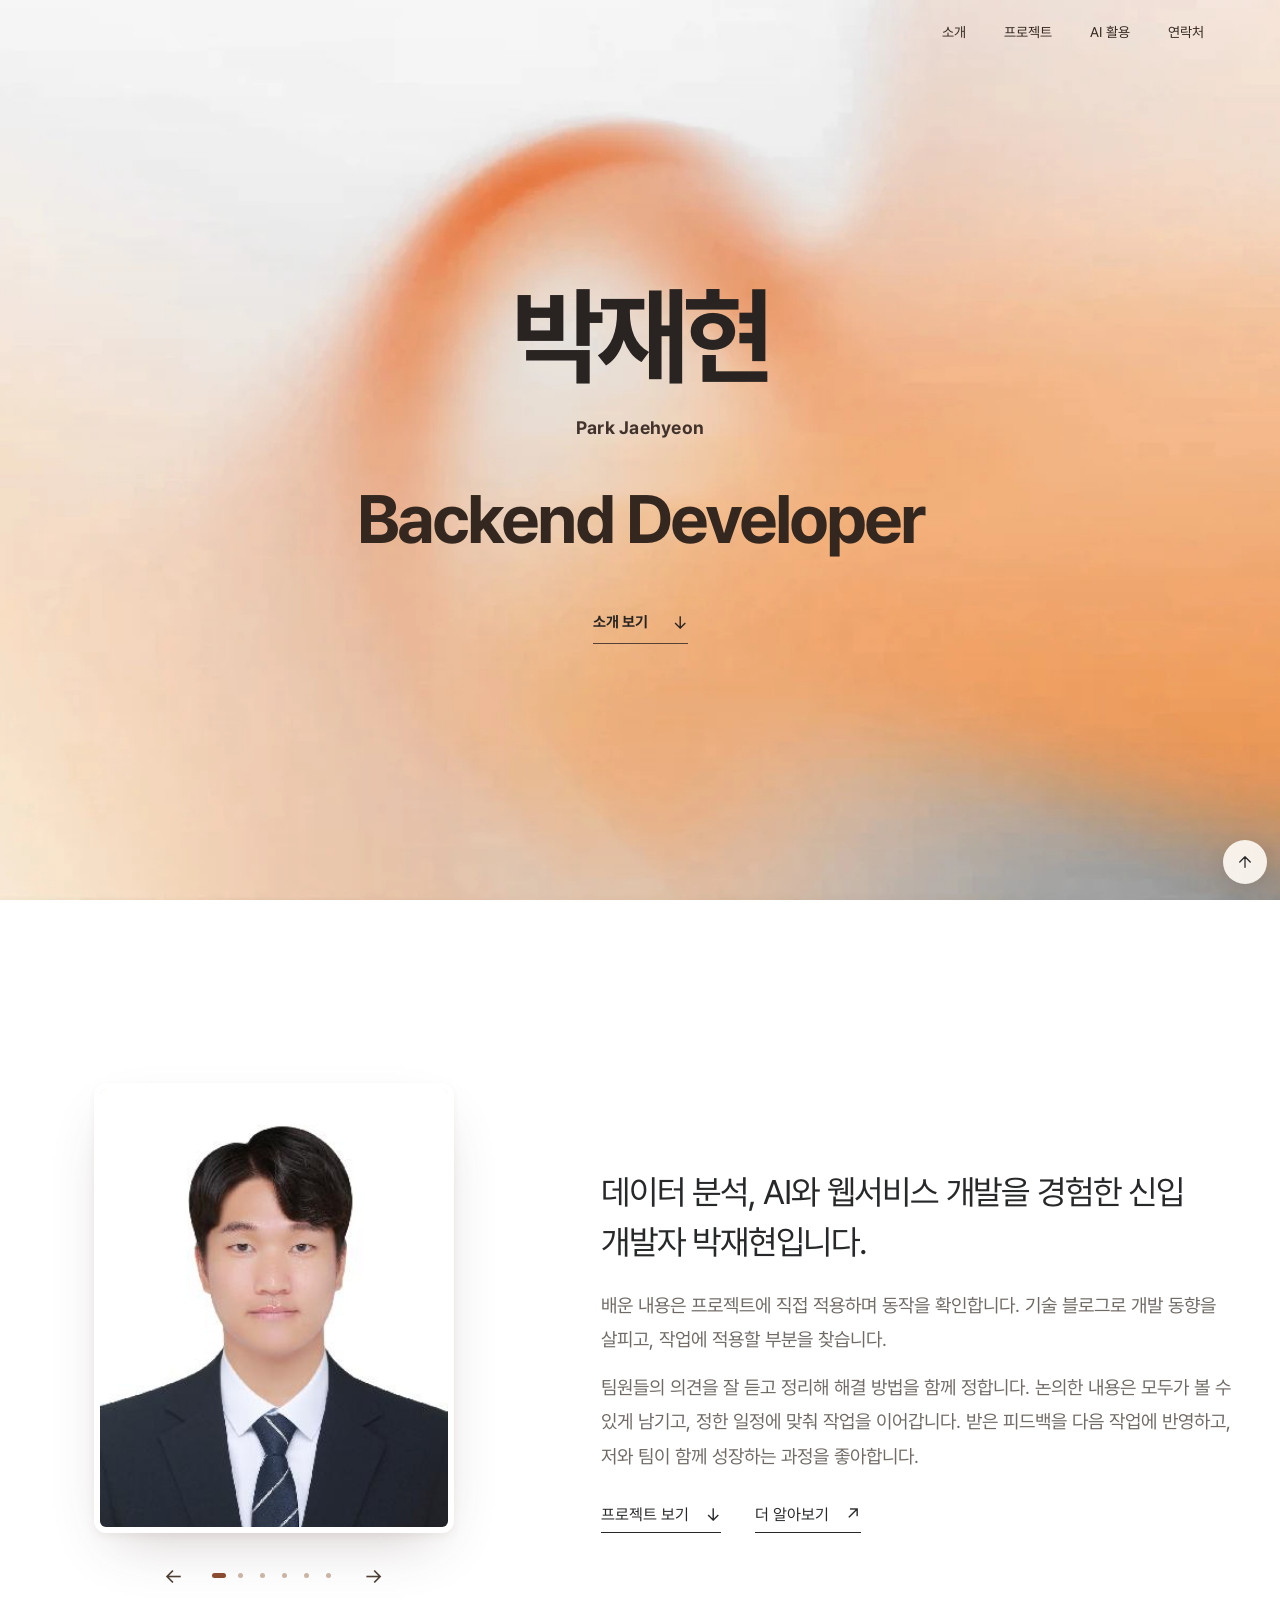
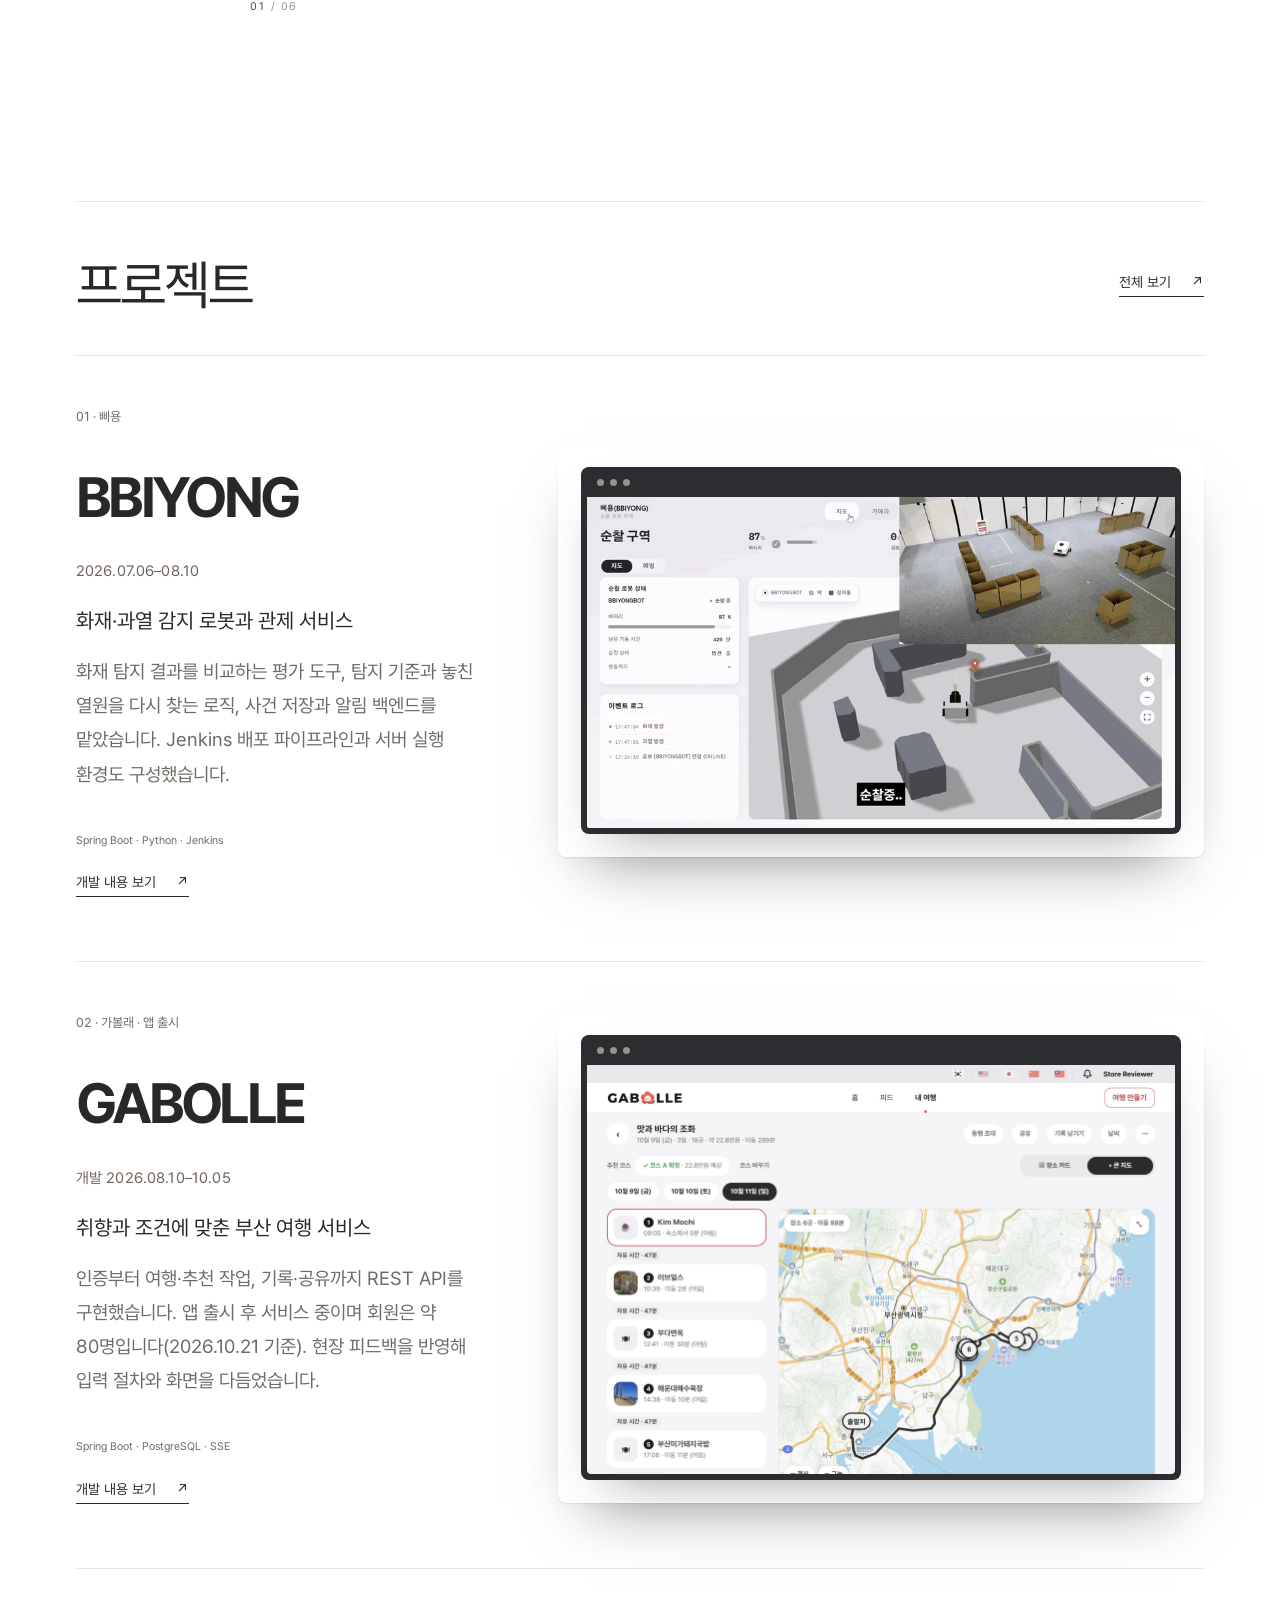
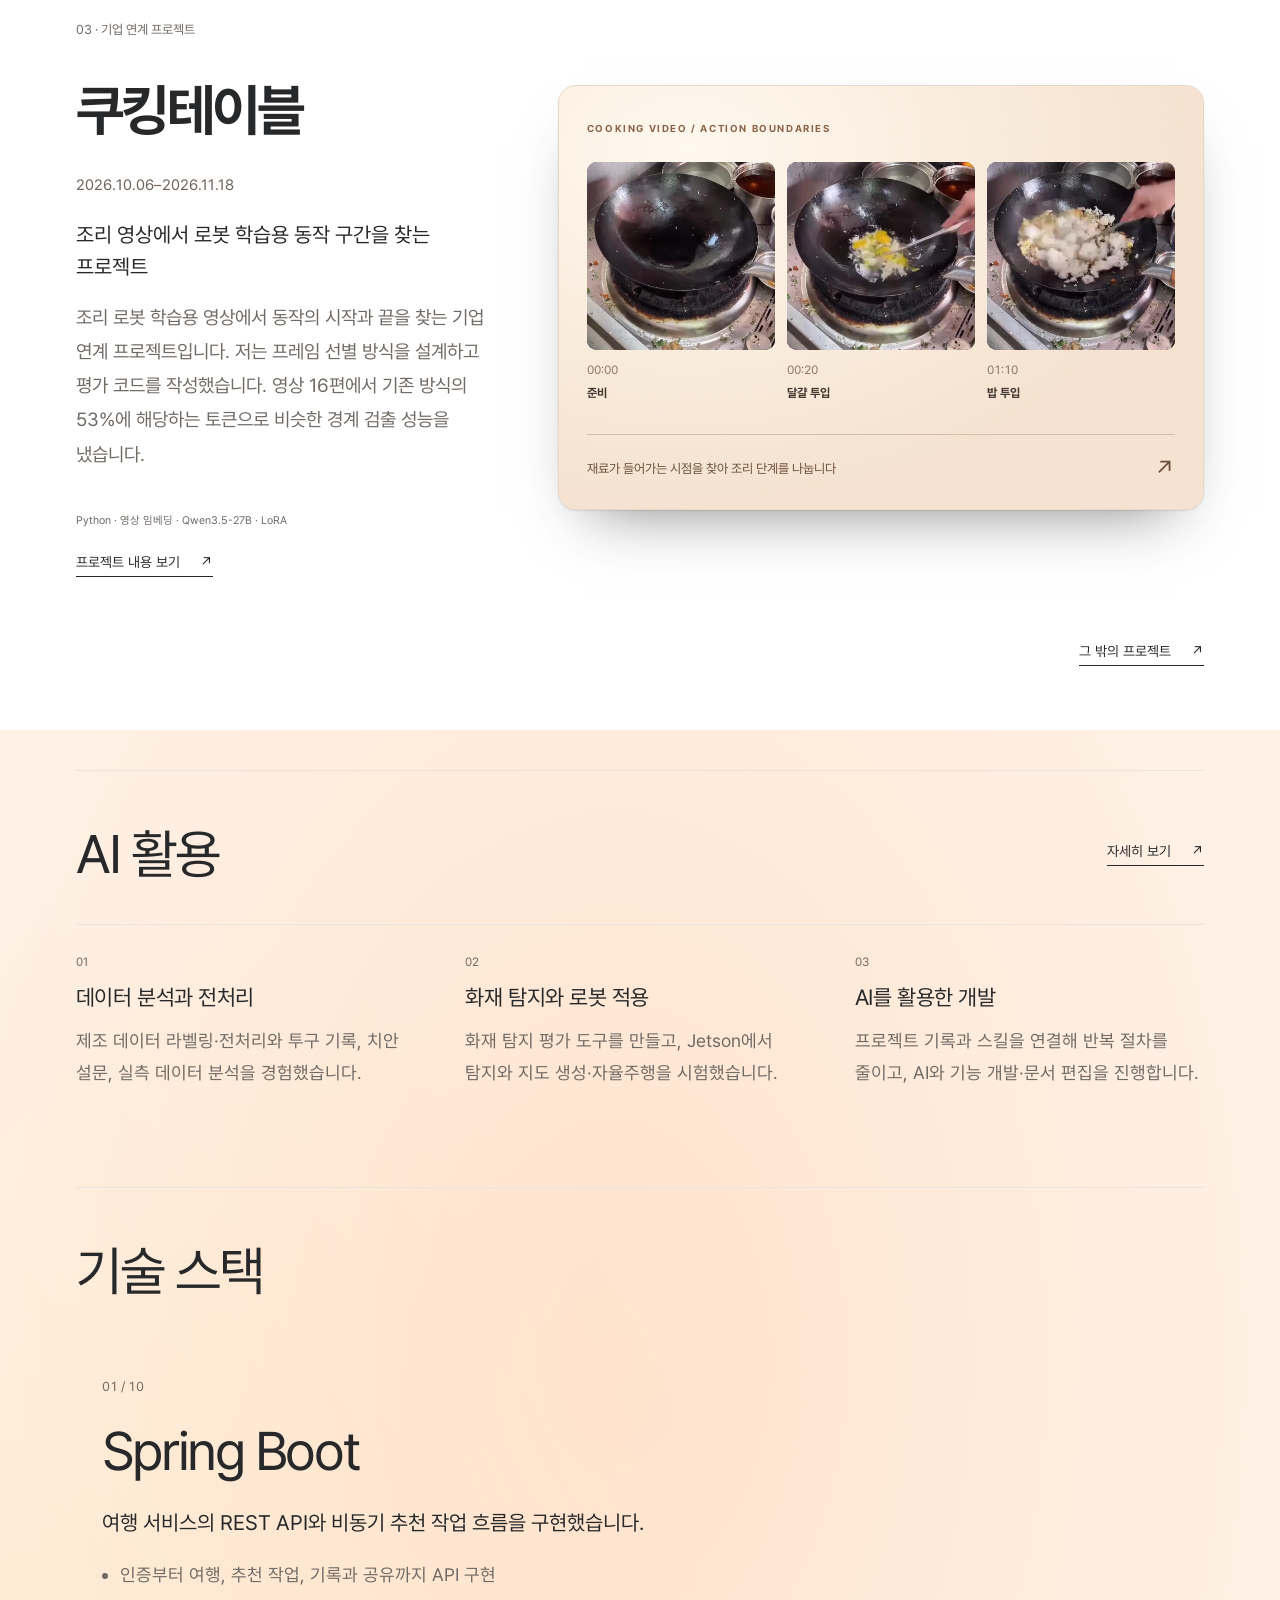
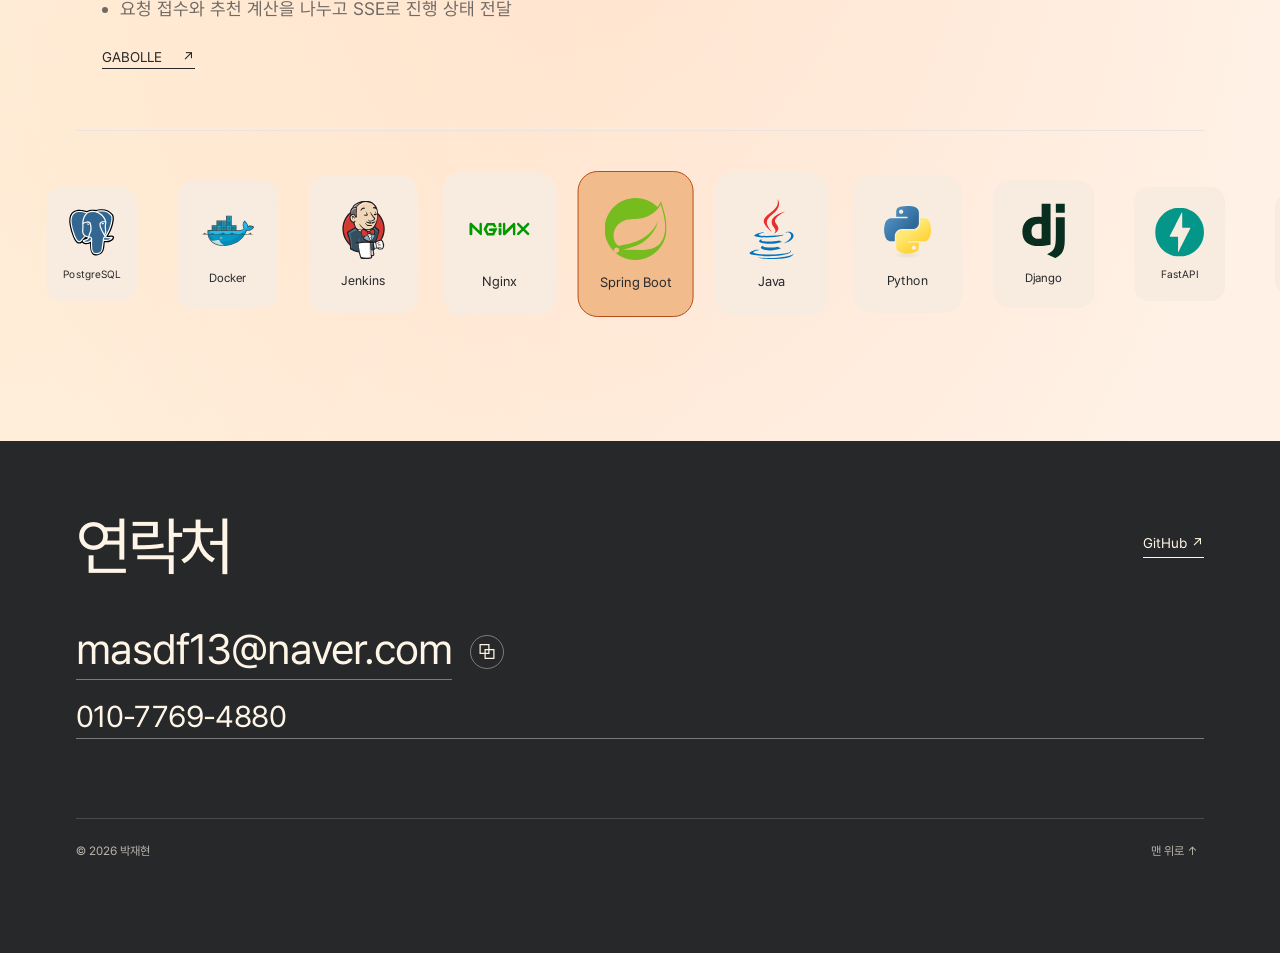
==== index.html @ 324bac8f "Keep the storage chart and simplify project results" ====
<!doctype html>
<html lang="ko">
<head>
<meta charset="utf-8">
<meta name="viewport" content="width=device-width,initial-scale=1">
<meta name="theme-color" content="#FFFFFF">
<title>박재현 - 신입 개발자 포트폴리오</title>
<meta name="description" content="데이터 분석, AI와 웹서비스 개발을 경험한 신입 개발자 박재현의 포트폴리오.">
<meta property="og:title" content="박재현 - 신입 개발자 포트폴리오">
<meta property="og:description" content="데이터 분석, AI와 웹서비스 개발을 경험한 신입 개발자 박재현의 포트폴리오.">
<meta property="og:type" content="website">
<meta property="og:image" content="https://durian98.github.io/assets/portrait.webp">
<link rel="preload" href="assets/hero-reference-poster.webp?v=8dea8426" as="image" fetchpriority="high">
<link rel="preload" href="assets/fonts/Pretendard-Regular.woff2?v=5471e4a9" as="font" type="font/woff2" crossorigin>
<link rel="icon" href="favicon.svg" type="image/svg+xml">
<script src="app.js?v=05c17c1d" defer>
</script>
<script src="media-playback.js?v=0217169f" defer></script>
<script src="intro-gallery.js?v=da1d9aaf" defer></script>
<script src="portfolio-v6.js?v=b88d1683" defer></script>
<script src="page-navigation.js?v=abc9b69f" defer></script>
<link rel="stylesheet" href="site.css?v=f17cc63f">
</head>
<body class="home">
<a class="skip-link" href="#main">본문으로 바로가기</a>
<div class="reading-progress" aria-hidden="true"></div>
<header class="site-header">
<button class="menu-toggle" aria-expanded="false" aria-controls="site-nav">메뉴</button>
<nav class="site-nav" id="site-nav" aria-label="주 메뉴">
<a href="about.html">소개</a>
<a href="work.html">프로젝트</a>
<a href="ai.html">AI 활용</a>
<a href="#contact">연락처</a>
</nav>
</header>
<nav class="return-nav" aria-label="페이지 상단 이동">
<button type="button" data-page-top aria-label="페이지 맨 위로" title="맨 위로"><svg viewBox="0 0 24 24" fill="none" stroke="currentColor" stroke-width="1.7" stroke-linecap="round" stroke-linejoin="round" aria-hidden="true"><path d="m5 12 7-7 7 7M12 5v14"/></svg></button>
</nav>
<main id="main">
<section class="hero wrap sculpture-hero">
<div class="hero-film" aria-hidden="true">
<video class="liquid-video hero-folds-video" muted loop playsinline preload="none" poster="assets/hero-reference-poster.webp?v=8dea8426">
<source data-src="assets/hero-reference-mobile.mp4?v=33f3bd35" media="(max-width: 760px)" type="video/mp4">
<source data-src="assets/hero-reference.mp4?v=f388307b" type="video/mp4">
</video></div>
<div class="hero-copy"><div class="hero-identity">
<h1 class="hero-name">박재현<span class="hero-name-en">Park Jaehyeon</span></h1>
<div class="hero-disciplines" aria-label="Backend Developer, AI Engineer, Infra Engineer"><div class="discipline-reel" aria-hidden="true"><span>Backend Developer</span><span>AI Engineer</span><span>Infra Engineer</span><span>Backend Developer</span></div></div>
<a class="text-link hero-cta" href="#intro">소개 보기 <span aria-hidden="true">↓</span></a></div></div>
</section>
<section class="intro-section wrap" id="intro" aria-label="박재현 소개"><div class="intro-inner">
<div class="intro-gallery" role="region" aria-roledescription="carousel" aria-label="박재현 사진" tabindex="0">
<div class="intro-photo-stage"><div class="intro-photo-track"><figure class="intro-slide is-active"><img src="assets/portrait.png" width="320" height="435" alt="박재현 취업사진" loading="lazy" decoding="async"><figcaption>박재현</figcaption></figure><figure hidden class="intro-slide"><img fetchpriority="low" loading="lazy" src="assets/hero-gabolle-stand.webp" srcset="assets/hero-gabolle-stand-800.webp 600w, assets/hero-gabolle-stand.webp 1050w" sizes="(max-width: 760px) 86vw, 360px" width="1050" height="1400" decoding="async" alt="FLY ASIA 창업박람회 GABOLLE 부스에서 서비스를 소개하는 박재현"><figcaption>FLY ASIA 창업박람회</figcaption></figure><figure hidden class="intro-slide" data-photo="trek"><img fetchpriority="low" loading="lazy" src="assets/hero-trek.webp" srcset="assets/hero-trek-800.webp 600w, assets/hero-trek.webp 1050w" sizes="(max-width: 760px) 86vw, 360px" width="1050" height="1400" decoding="async" alt="설산을 배경으로 선 박재현"><figcaption>등산과 여행</figcaption></figure><figure hidden class="intro-slide"><img fetchpriority="low" loading="lazy" src="assets/hero-ssafy.webp" srcset="assets/hero-ssafy-800.webp 800w, assets/hero-ssafy.webp 1400w" sizes="(max-width: 760px) 86vw, 360px" width="1400" height="1050" decoding="async" alt="SSAFY 조형물 앞에서 하트 포즈를 한 박재현"><figcaption>삼성청년SW·AI아카데미</figcaption></figure><figure hidden class="intro-slide"><img fetchpriority="low" loading="lazy" src="assets/hero-travel.webp" srcset="assets/hero-travel-800.webp 800w, assets/hero-travel.webp 1400w" sizes="(max-width: 760px) 86vw, 360px" width="1400" height="1050" decoding="async" alt="화산 호수를 배경으로 웃는 박재현"><figcaption>탐험</figcaption></figure><figure hidden class="intro-slide"><img fetchpriority="low" loading="lazy" src="assets/hero-gabolle-qr.webp" srcset="assets/hero-gabolle-qr-800.webp 600w, assets/hero-gabolle-qr.webp 1050w" sizes="(max-width: 760px) 86vw, 360px" width="1050" height="1400" decoding="async" alt="GABOLLE 앱 QR 안내판을 든 박재현"><figcaption>GABOLLE 앱 출시</figcaption></figure></div></div>
<div class="intro-photo-controls"><button class="photo-prev" type="button" aria-label="이전 사진">←</button><div class="intro-photo-dots"><button type="button" data-photo-index="0" aria-label="박재현" aria-current="true"><span></span></button><button type="button" data-photo-index="1" aria-label="FLY ASIA 창업박람회"><span></span></button><button type="button" data-photo-index="2" aria-label="등산과 여행"><span></span></button><button type="button" data-photo-index="3" aria-label="삼성청년SW·AI아카데미"><span></span></button><button type="button" data-photo-index="4" aria-label="탐험"><span></span></button><button type="button" data-photo-index="5" aria-label="GABOLLE 앱 출시"><span></span></button></div><button class="photo-next" type="button" aria-label="다음 사진">→</button></div>
<p class="intro-photo-count" aria-live="polite"><span>01</span> / 06</p>
</div>
<div class="intro-copy"><h2 class="intro-lead">데이터 분석, AI와 웹서비스 개발을 경험한 신입 개발자 박재현입니다.</h2>
<p class="intro-body">배운 내용은 프로젝트에 직접 적용하며 동작을 확인합니다. 기술 블로그로 개발 동향을 살피고, 작업에 적용할 부분을 찾습니다.</p>
<p class="intro-body">팀원들의 의견을 잘 듣고 정리해 해결 방법을 함께 정합니다. 논의한 내용은 모두가 볼 수 있게 남기고, 정한 일정에 맞춰 작업을 이어갑니다. 받은 피드백을 다음 작업에 반영하고, 저와 팀이 함께 성장하는 과정을 좋아합니다.</p>
<div class="intro-links"><a class="text-link" href="#selected-work">프로젝트 보기 <span aria-hidden="true">↓</span></a><a class="text-link" href="about.html">더 알아보기 <span aria-hidden="true">↗</span></a></div>
</div></div></section>

<section class="wrap" id="selected-work">
<div class="section-heading reveal">
<h2>프로젝트</h2>
<a class="text-link" href="work.html">전체 보기 <span aria-hidden="true">↗</span>
</a>
</div>
<article class="work-feature bbiyong reveal">
<div class="work-copy">
<span class="work-number">01 · 삐용</span>
<h3>
<a href="bbiyong.html">BBIYONG</a>
</h3>
<p class="project-period"><time datetime="2026-07-06">2026.07.06</time>–08.10</p>
<p class="work-subtitle">화재·과열 감지 로봇과 관제 서비스</p>
<p class="work-description">화재 탐지 결과를 비교하는 평가 도구, 탐지 기준과 놓친 열원을 다시 찾는 로직, 사건 저장과 알림 백엔드를 맡았습니다. Jenkins 배포 파이프라인과 서버 실행 환경도 구성했습니다.</p>
<div class="work-meta">
<span>Spring Boot · Python · Jenkins</span>

</div>
<a class="text-link work-open" href="bbiyong.html">개발 내용 보기 <span aria-hidden="true">↗</span>
</a>
</div>
<div class="work-visual"><div class="browser-frame"><div class="browser-chrome" aria-hidden="true"><i></i><i></i><i></i></div><div class="motion-media" role="img" aria-label="BBIYONG 과열 감지와 관제 경보 시연">
<video class="demo-video" muted loop playsinline preload="none" poster="assets/bbiyong-demo-poster.webp" width="860" height="484" aria-hidden="true" tabindex="-1"><source data-src="assets/bbiyong-demo.mp4?v=1f553717" type="video/mp4"></video>
<noscript><span class="motion-static-note">정지 화면</span></noscript>
</div></div><a class="visual-link" href="bbiyong.html" aria-label="BBIYONG 개발 내용 보기"><span class="visual-hover" aria-hidden="true"><strong>BBIYONG</strong><span>화재·과열 감지와 관제 경보 · 시연</span></span></a></div>
</article>
<article class="work-feature gabolle reveal">
<div class="work-copy">
<span class="work-number">02 · 가볼래 · 앱 출시</span>
<h3>
<a href="gabolle.html">GABOLLE</a>
</h3>
<p class="project-period">개발 <time datetime="2026-08-10">2026.08.10</time>–10.05</p>
<p class="work-subtitle">취향과 조건에 맞춘 부산 여행 서비스</p>
<p class="work-description">인증부터 여행·추천 작업, 기록·공유까지 REST API를 구현했습니다. 앱 출시 후 서비스 중이며 회원은 약 80명입니다(2026.10.21 기준). 현장 피드백을 반영해 입력 절차와 화면을 다듬었습니다.</p>
<div class="work-meta">
<span>Spring Boot · PostgreSQL · SSE</span>

</div>
<a class="text-link work-open" href="gabolle.html">개발 내용 보기 <span aria-hidden="true">↗</span>
</a>
</div>
<div class="work-visual"><div class="browser-frame"><div class="browser-chrome" aria-hidden="true"><i></i><i></i><i></i></div><img src="assets/gabolle-map.jpg" width="2360" height="1640" alt="여행 일정과 방문 순서를 지도에 표시한 GABOLLE 화면" loading="lazy"></div><a class="visual-link" href="gabolle.html" aria-label="GABOLLE 개발 내용 보기"><span class="visual-hover" aria-hidden="true"><strong>GABOLLE</strong><span>여행 일정과 방문 순서를 보여주는 지도</span></span></a></div>
</article>
<article class="work-feature research reveal" id="vlm">
<div class="work-copy">
<span class="work-number">03 · 기업 연계 프로젝트</span>
<h3><a href="vlm.html">쿠킹테이블</a></h3>
<p class="project-period"><time datetime="2026-10-06">2026.10.06</time>–<time datetime="2026-11-18">2026.11.18</time></p>
<p class="work-subtitle">조리 영상에서 로봇 학습용 동작 구간을 찾는 프로젝트</p>
<p class="work-description">조리 로봇 학습용 영상에서 동작의 시작과 끝을 찾는 기업 연계 프로젝트입니다. 저는 프레임 선별 방식을 설계하고 평가 코드를 작성했습니다. 영상 16편에서 기존 방식의 53%에 해당하는 토큰으로 비슷한 경계 검출 성능을 냈습니다.</p>
<div class="work-meta"><span>Python · 영상 임베딩 · Qwen3.5-27B · LoRA</span></div>
<a class="text-link work-open" href="vlm.html">프로젝트 내용 보기 <span aria-hidden="true">↗</span></a>
</div>
<div class="work-visual research-visual"><div class="pipeline-preview"><span class="preview-label">COOKING VIDEO / ACTION BOUNDARIES</span><div class="preview-frames"><div class="cooking-frame"><img src="assets/cooking-frame-15.webp" width="720" height="720" alt="준비 장면" loading="lazy"><div class="frame-label"><span>00:00</span><strong>준비</strong></div></div><div class="cooking-frame"><img src="assets/cooking-frame-17.webp" width="720" height="720" alt="달걀 투입 장면" loading="lazy"><div class="frame-label"><span>00:20</span><strong>달걀 투입</strong></div></div><div class="cooking-frame"><img src="assets/cooking-frame-19.webp" width="720" height="720" alt="밥 투입 장면" loading="lazy"><div class="frame-label"><span>01:10</span><strong>밥 투입</strong></div></div></div><div class="preview-bottom"><span>재료가 들어가는 시점을 찾아 조리 단계를 나눕니다</span><span aria-hidden="true">↗</span></div></div><a class="visual-link" href="vlm.html" aria-label="쿠킹테이블 프로젝트 내용 보기"><span class="visual-hover" aria-hidden="true"><strong>COOKING VIDEO PIPELINE</strong><span>조리 단계 분석부터 레시피 카드까지</span></span></a></div>
</article>
<div class="more-work">
<a class="text-link" href="work.html#more">그 밖의 프로젝트 <span aria-hidden="true">↗</span>
</a>
</div>
</section>
<div class="chapter-band chapter-band--tools">
<section class="ai-section wrap reveal" id="ai" aria-labelledby="ai-heading">
<div class="section-heading"><h2 id="ai-heading">AI 활용</h2><a class="text-link" href="ai.html">자세히 보기 <span aria-hidden="true">↗</span></a></div>
<div class="ai-points">
<article><span class="ai-num">01</span><h3>데이터 분석과 전처리</h3><p>제조 데이터 라벨링·전처리와 투구 기록, 치안 설문, 실측 데이터 분석을 경험했습니다.</p></article>
<article><span class="ai-num">02</span><h3>화재 탐지와 로봇 적용</h3><p>화재 탐지 평가 도구를 만들고, Jetson에서 탐지와 지도 생성·자율주행을 시험했습니다.</p></article>
<article><span class="ai-num">03</span><h3>AI를 활용한 개발</h3><p>프로젝트 기록과 스킬을 연결해 반복 절차를 줄이고, AI와 기능 개발·문서 편집을 진행합니다.</p></article>
</div>
</section>
<section class="skills wrap" id="skills" aria-labelledby="skills-heading">
<div class="section-heading"><h2 id="skills-heading">기술 스택</h2></div>
<div class="skills-inner"><div class="skill-panels"><article class="skill-panel" id="skill-panel-spring" aria-labelledby="skill-tab-spring">
<p class="skill-index">01 / 10</p><h3>Spring Boot</h3><p class="skill-lead">여행 서비스의 REST API와 비동기 추천 작업 흐름을 구현했습니다.</p>
<ul><li>인증부터 여행, 추천 작업, 기록과 공유까지 API 구현</li><li>요청 접수와 추천 계산을 나누고 SSE로 진행 상태 전달</li></ul>
<div class="skill-projects"><a class="text-link" href="gabolle.html">GABOLLE <span aria-hidden="true">↗</span></a></div></article><article class="skill-panel" id="skill-panel-java" aria-labelledby="skill-tab-java">
<p class="skill-index">02 / 10</p><h3>Java</h3><p class="skill-lead">인증, 여행과 사건 처리에 필요한 서버 로직을 작성했습니다.</p>
<ul><li>GABOLLE의 사용자와 여행, 추천 작업 상태 처리</li><li>BBIYONG의 사건 저장과 알림 재시도 처리</li></ul>
<div class="skill-projects"><a class="text-link" href="gabolle.html">GABOLLE <span aria-hidden="true">↗</span></a><a class="text-link" href="bbiyong.html">BBIYONG <span aria-hidden="true">↗</span></a></div></article><article class="skill-panel" id="skill-panel-python" aria-labelledby="skill-tab-python">
<p class="skill-index">03 / 10</p><h3>Python</h3><p class="skill-lead">모델을 학습하고 평가하며 로봇의 화재 탐지 조건을 비교했습니다.</p>
<ul><li>화재 탐지 평가 도구, 탐지 기준과 놓친 열원을 다시 찾는 로직 개발</li><li>ONNX·TensorRT 모델 변환과 실기기 시험</li></ul>
<div class="skill-projects"><a class="text-link" href="bbiyong.html">BBIYONG <span aria-hidden="true">↗</span></a></div></article><article class="skill-panel" id="skill-panel-django" aria-labelledby="skill-tab-django">
<p class="skill-index">04 / 10</p><h3>Django</h3><p class="skill-lead">도서 추천과 창작 지원 서비스의 웹 API를 구현했습니다.</p>
<ul><li>도서와 사용자 정보를 저장하고 조회하는 API 개발</li><li>별도 AI 서버와 연결해 창작 지원 기능 제공</li></ul>
<div class="skill-projects"><a class="text-link" href="work.html#more">Arctic <span aria-hidden="true">↗</span></a></div></article><article class="skill-panel" id="skill-panel-fastapi" aria-labelledby="skill-tab-fastapi">
<p class="skill-index">05 / 10</p><h3>FastAPI</h3><p class="skill-lead">AI 기능을 별도 서버로 나누고 웹 서버와 연결했습니다.</p>
<ul><li>Arctic의 AI 기능을 처리하는 서버 구성</li><li>Django와 내부 HTTP 요청으로 기능 연동</li></ul>
<div class="skill-projects"><a class="text-link" href="work.html#more">Arctic <span aria-hidden="true">↗</span></a></div></article><article class="skill-panel" id="skill-panel-mysql" aria-labelledby="skill-tab-mysql">
<p class="skill-index">06 / 10</p><h3>MySQL</h3><p class="skill-lead">경보가 중복 도착해도 사건이 한 번만 저장되도록 처리했습니다.</p>
<ul><li>경보 번호의 unique 제약으로 최종 중복 저장 방어</li><li>로컬 동시 저장 시험에서 실제 DB 행 수 확인</li></ul>
<div class="skill-projects"><a class="text-link" href="bbiyong.html">BBIYONG <span aria-hidden="true">↗</span></a></div></article><article class="skill-panel" id="skill-panel-postgresql" aria-labelledby="skill-tab-postgresql">
<p class="skill-index">07 / 10</p><h3>PostgreSQL</h3><p class="skill-lead">여행과 추천 작업의 상태, 결과를 저장하고 조회했습니다.</p>
<ul><li>GABOLLE의 사용자와 여행 데이터 저장</li><li>작업 번호로 진행 상태와 추천 결과 조회 연결</li></ul>
<div class="skill-projects"><a class="text-link" href="gabolle.html">GABOLLE <span aria-hidden="true">↗</span></a></div></article><article class="skill-panel" id="skill-panel-docker" aria-labelledby="skill-tab-docker">
<p class="skill-index">08 / 10</p><h3>Docker</h3><p class="skill-lead">서비스를 실행할 환경을 컨테이너로 구성했습니다.</p>
<ul><li>BBIYONG의 EC2 실행 환경과 Docker Compose 구성</li><li>서버 준비 상태를 확인하는 배포 흐름 연결</li></ul>
<div class="skill-projects"><a class="text-link" href="bbiyong.html">BBIYONG <span aria-hidden="true">↗</span></a></div></article><article class="skill-panel" id="skill-panel-jenkins" aria-labelledby="skill-tab-jenkins">
<p class="skill-index">09 / 10</p><h3>Jenkins</h3><p class="skill-lead">MR 검증과 개발 브랜치 병합 후 배포를 자동화했습니다.</p>
<ul><li>임시 MySQL을 사용한 빌드와 테스트 구성</li><li>병합 후 변경된 파트만 배포하도록 파이프라인 분리</li></ul>
<div class="skill-projects"><a class="text-link" href="bbiyong.html">BBIYONG <span aria-hidden="true">↗</span></a></div></article><article class="skill-panel" id="skill-panel-nginx" aria-labelledby="skill-tab-nginx">
<p class="skill-index">10 / 10</p><h3>Nginx</h3><p class="skill-lead">서비스 요청을 연결하고 HTTPS 실행 환경을 구성했습니다.</p>
<ul><li>EC2의 서비스 라우팅과 HTTPS 설정</li><li>로봇과 서버 사이 WebSocket 연결을 위한 프록시 구성</li></ul>
<div class="skill-projects"><a class="text-link" href="bbiyong.html">BBIYONG <span aria-hidden="true">↗</span></a></div></article></div>
<div class="skill-dock"><div class="skill-track" aria-label="사용 기술 선택"><button type="button" class="skill-tab" id="skill-tab-spring" data-skill="spring" aria-controls="skill-panel-spring"><img src="assets/icons/spring.svg" width="54" height="54" alt=""><span>Spring Boot</span></button><button type="button" class="skill-tab" id="skill-tab-java" data-skill="java" aria-controls="skill-panel-java"><img src="assets/icons/java.svg" width="54" height="54" alt=""><span>Java</span></button><button type="button" class="skill-tab" id="skill-tab-python" data-skill="python" aria-controls="skill-panel-python"><img src="assets/icons/python.svg" width="54" height="54" alt=""><span>Python</span></button><button type="button" class="skill-tab" id="skill-tab-django" data-skill="django" aria-controls="skill-panel-django"><img src="assets/icons/django.svg" width="54" height="54" alt=""><span>Django</span></button><button type="button" class="skill-tab" id="skill-tab-fastapi" data-skill="fastapi" aria-controls="skill-panel-fastapi"><img src="assets/icons/fastapi.svg" width="54" height="54" alt=""><span>FastAPI</span></button><button type="button" class="skill-tab" id="skill-tab-mysql" data-skill="mysql" aria-controls="skill-panel-mysql"><img src="assets/icons/mysql.svg" width="54" height="54" alt=""><span>MySQL</span></button><button type="button" class="skill-tab" id="skill-tab-postgresql" data-skill="postgresql" aria-controls="skill-panel-postgresql"><img src="assets/icons/postgresql.svg" width="54" height="54" alt=""><span>PostgreSQL</span></button><button type="button" class="skill-tab" id="skill-tab-docker" data-skill="docker" aria-controls="skill-panel-docker"><img src="assets/icons/docker.svg" width="54" height="54" alt=""><span>Docker</span></button><button type="button" class="skill-tab" id="skill-tab-jenkins" data-skill="jenkins" aria-controls="skill-panel-jenkins"><img src="assets/icons/jenkins.svg" width="54" height="54" alt=""><span>Jenkins</span></button><button type="button" class="skill-tab" id="skill-tab-nginx" data-skill="nginx" aria-controls="skill-panel-nginx"><img src="assets/icons/nginx.svg" width="54" height="54" alt=""><span>Nginx</span></button></div>
</div></div>
</section>
</div>
</main>
<footer class="contact-section wrap" id="contact">
<div class="contact-top">
<h2>연락처</h2>
<a class="text-link" href="https://github.com/durian98" target="_blank" rel="noopener noreferrer">GitHub ↗</a>
</div>
<div class="contact-links">
<a class="email-link" href="mailto:masdf13@naver.com">masdf13@naver.com</a>
<button class="copy-button" data-copy-email aria-label="이메일 주소 복사">⧉</button>
<a class="phone-link" href="tel:01077694880">010-7769-4880</a>
</div>
<div class="copy-status" role="status" aria-live="polite">
</div>
<div class="footer-bottom">
<span>© 2026 박재현</span>
<button class="back-top" aria-label="페이지 맨 위로">맨 위로 ↑</button>
</div>
</footer>
</body>
</html>
---- site.css ----
@font-face{font-family:Pretendard;src:url('./assets/fonts/Pretendard-Regular.woff2?v=5471e4a9') format('woff2');font-weight:400;font-display:swap;unicode-range:U+20,U+21,U+22,U+23,U+24,U+25,U+26,U+27,U+28,U+29,U+2A,U+2B,U+2C,U+2D,U+2E,U+2F,U+30,U+31,U+32,U+33,U+34,U+35,U+36,U+37,U+38,U+39,U+3A,U+3B,U+3C,U+3D,U+3E,U+3F,U+40,U+41,U+42,U+43,U+44,U+45,U+46,U+47,U+48,U+49,U+4A,U+4B,U+4C,U+4D,U+4E,U+4F,U+50,U+51,U+52,U+53,U+54,U+55,U+56,U+57,U+58,U+59,U+5A,U+5B,U+5C,U+5D,U+5E,U+5F,U+60,U+61,U+62,U+63,U+64,U+65,U+66,U+67,U+68,U+69,U+6A,U+6B,U+6C,U+6D,U+6E,U+6F,U+70,U+71,U+72,U+73,U+74,U+75,U+76,U+77,U+78,U+79,U+7A,U+7B,U+7C,U+7D,U+7E,U+A0,U+A9,U+B7,U+D7,U+2013,U+2014,U+2018,U+2019,U+201C,U+201D,U+2026,U+2190,U+2191,U+2192,U+2193,U+2197,U+2212,U+AC00,U+AC01,U+AC04,U+AC08,U+AC10,U+AC11,U+AC12,U+AC14,U+AC19,U+AC1C,U+AC1D,U+AC31,U+AC40,U+AC70,U+AC74,U+AC78,U+AC80,U+AC83,U+AC8C,U+ACA9,U+ACAC,U+ACB0,U+ACBC,U+ACBD,U+ACC4,U+ACE0,U+ACF3,U+ACF5,U+ACFC,U+AD00,U+AD50,U+AD6C,U+AD6D,U+AD70,U+ADC0,U+ADDC,U+ADF8,U+ADFC,U+AE00,U+AE08,U+AE09,U+AE0B,U+AE30,U+AE34,U+AE38,U+AE40,U+AE4C,U+AED8,U+AF2D,U+AFB8,U+AFD4,U+B00C,U+B014,U+B05D,U+B07C,U+B098,U+B09C,U+B0A0,U+B0A8,U+B0AE,U+B0B4,U+B0C8,U+B108,U+B10C,U+B110,U+B118,U+B123,U+B124,U+B144,U+B150,U+B17C,U+B192,U+B193,U+B204,U+B208,U+B215,U+B220,U+B234,U+B25C,U+B274,U+B290,U+B294,U+B298,U+B2A5,U+B2C8,U+B2DD,U+B2E4,U+B2E8,U+B2EB,U+B2EC,U+B2F4,U+B2F5,U+B2F9,U+B300,U+B354,U+B358,U+B35C,U+B370,U+B378,U+B3C4,U+B3C5,U+B3CC,U+B3D9,U+B410,U+B418,U+B41C,U+B450,U+B458,U+B4A4,U+B4DC,U+B4DD,U+B4E0,U+B4E3,U+B4E4,U+B4EC,U+B4F1,U+B514,U+B518,U+B529,U+B530,U+B54C,U+B5A4,U+B5BB,U+B77C,U+B77D,U+B78C,U+B798,U+B79C,U+B7C9,U+B7EC,U+B7FC,U+B808,U+B80C,U+B824,U+B825,U+B828,U+B82C,U+B838,U+B840,U+B85C,U+B85D,U+B860,U+B864,U+B8B0,U+B8CC,U+B8E8,U+B958,U+B960,U+B974,U+B978,U+B97C,U+B984,U+B985,U+B9AC,U+B9B0,U+B9B4,U+B9BC,U+B9BD,U+B9C1,U+B9C8,U+B9C9,U+B9CC,U+B9CE,U+B9DE,U+B9E1,U+B9E4,U+B9E8,U+BA38,U+BA3C,U+BA54,U+BA70,U+BA74,U+BA85,U+BA87,U+BAA8,U+BAA9,U+BABB,U+BB36,U+BB38,U+BB3C,U+BBF8,U+BBFC,U+BC00,U+BC0B,U+BC14,U+BC15,U+BC16,U+BC18,U+BC1B,U+BC1C,U+BC25,U+BC29,U+BC30,U+BC31,U+BC84,U+BC88,U+BC94,U+BC95,U+BC97,U+BCA0,U+BCA1,U+BCA4,U+BCA8,U+BCC0,U+BCC4,U+BCD1,U+BCF4,U+BCF5,U+BCF6,U+BCF8,U+BCFC,U+BD05,U+BD07,U+BD24,U+BD80,U+BD84,U+BD88,U+BD99,U+BE0C,U+BE14,U+BE44,U+BE45,U+BE48,U+BE4C,U+BE7C,U+BF51,U+BFD0,U+C090,U+C0AC,U+C0AD,U+C0B0,U+C0B4,U+C0BC,U+C0BD,U+C0C1,U+C0C8,U+C0C9,U+C0D8,U+C0DD,U+C11C,U+C11D,U+C120,U+C124,U+C131,U+C138,U+C13C,U+C158,U+C15C,U+C18C,U+C18D,U+C1A1,U+C218,U+C21C,U+C220,U+C22B,U+C27D,U+C2A4,U+C2B5,U+C2B7,U+C2DC,U+C2DD,U+C2E0,U+C2E4,U+C2EC,U+C2F6,U+C313,U+C37C,U+C4F0,U+C4F8,U+C529,U+C544,U+C545,U+C548,U+C54A,U+C54C,U+C558,U+C559,U+C55E,U+C560,U+C564,U+C571,U+C57C,U+C57D,U+C591,U+C5B4,U+C5B8,U+C5C5,U+C5C6,U+C5C8,U+C5D0,U+C5D4,U+C5EC,U+C5ED,U+C5F0,U+C5F4,U+C600,U+C601,U+C608,U+C624,U+C628,U+C62C,U+C640,U+C644,U+C678,U+C694,U+C6A9,U+C6B0,U+C6B4,U+C6C0,U+C6C3,U+C6D0,U+C6D4,U+C6F9,U+C704,U+C720,U+C728,U+C73C,U+C740,U+C744,U+C74C,U+C751,U+C758,U+C774,U+C775,U+C778,U+C77C,U+C77D,U+C784,U+C785,U+C788,U+C790,U+C791,U+C798,U+C7A1,U+C7A5,U+C7AC,U+C7AD,U+C800,U+C801,U+C804,U+C808,U+C810,U+C811,U+C813,U+C815,U+C81C,U+C81D,U+C838,U+C84C,U+C870,U+C871,U+C874,U+C881,U+C885,U+C88B,U+C88C,U+C8FC,U+C900,U+C904,U+C90D,U+C911,U+C988,U+C989,U+C99D,U+C9C0,U+C9C1,U+C9C4,U+C9C8,U+C9D1,U+C9D5,U+C9DC,U+C9E7,U+CC28,U+CC29,U+CC30,U+CC38,U+CC3D,U+CC3E,U+CC44,U+CC45,U+CC57,U+CC98,U+CC9C,U+CCAB,U+CCAD,U+CCB4,U+CCE4,U+CD08,U+CD18,U+CD1D,U+CD2C,U+CD5C,U+CD94,U+CD95,U+CD98,U+CD9C,U+CDA4,U+CDA9,U+CDB0,U+CDC4,U+CDE8,U+CE21,U+CE35,U+CE58,U+CE59,U+CE5C,U+CE60,U+CE68,U+CE74,U+CE90,U+CEE4,U+CEE8,U+CEEC,U+CEF4,U+CF13,U+CF1C,U+CF20,U+CF30,U+CF54,U+CF5C,U+CFE0,U+D06C,U+D070,U+D074,U+D0A4,U+D0AC,U+D0B9,U+D0C0,U+D0D0,U+D0D5,U+D0DC,U+D0DD,U+D130,U+D134,U+D14C,U+D14D,U+D15C,U+D1A0,U+D1B5,U+D22C,U+D2B8,U+D2B9,U+D2BC,U+D2C0,U+D2F0,U+D300,U+D305,U+D30C,U+D310,U+D314,U+D328,U+D398,U+D3B4,U+D3B8,U+D3C8,U+D3C9,U+D3EC,U+D3ED,U+D3F0,U+D3F4,U+D45C,U+D488,U+D504,U+D50C,U+D53C,U+D544,U+D558,U+D559,U+D55C,U+D560,U+D568,U+D569,U+D56D,U+D574,U+D575,U+D588,U+D589,U+D5A5,U+D5D8,U+D604,U+D611,U+D614,U+D615,U+D638,U+D648,U+D654,U+D655,U+D658,U+D65C,U+D669,U+D68C,U+D68D,U+D6A8,U+D6C4,U+D734,U+D750,U+D76C,U+D788,U+D78C,U+D799;}
@font-face{font-family:Pretendard;src:url('./assets/fonts/Pretendard-Bold.woff2?v=7b6c3aae') format('woff2');font-weight:700;font-display:swap;unicode-range:U+20,U+21,U+22,U+23,U+24,U+25,U+26,U+27,U+28,U+29,U+2A,U+2B,U+2C,U+2D,U+2E,U+2F,U+30,U+31,U+32,U+33,U+34,U+35,U+36,U+37,U+38,U+39,U+3A,U+3B,U+3C,U+3D,U+3E,U+3F,U+40,U+41,U+42,U+43,U+44,U+45,U+46,U+47,U+48,U+49,U+4A,U+4B,U+4C,U+4D,U+4E,U+4F,U+50,U+51,U+52,U+53,U+54,U+55,U+56,U+57,U+58,U+59,U+5A,U+5B,U+5C,U+5D,U+5E,U+5F,U+60,U+61,U+62,U+63,U+64,U+65,U+66,U+67,U+68,U+69,U+6A,U+6B,U+6C,U+6D,U+6E,U+6F,U+70,U+71,U+72,U+73,U+74,U+75,U+76,U+77,U+78,U+79,U+7A,U+7B,U+7C,U+7D,U+7E,U+A0,U+A9,U+B7,U+D7,U+2013,U+2014,U+2018,U+2019,U+201C,U+201D,U+2026,U+2190,U+2191,U+2192,U+2193,U+2197,U+2212,U+AC00,U+AC01,U+AC04,U+AC08,U+AC10,U+AC11,U+AC12,U+AC14,U+AC19,U+AC1C,U+AC1D,U+AC31,U+AC40,U+AC70,U+AC74,U+AC78,U+AC80,U+AC83,U+AC8C,U+ACA9,U+ACAC,U+ACB0,U+ACBC,U+ACBD,U+ACC4,U+ACE0,U+ACF3,U+ACF5,U+ACFC,U+AD00,U+AD50,U+AD6C,U+AD6D,U+AD70,U+ADC0,U+ADDC,U+ADF8,U+ADFC,U+AE00,U+AE08,U+AE09,U+AE0B,U+AE30,U+AE34,U+AE38,U+AE40,U+AE4C,U+AED8,U+AF2D,U+AFB8,U+AFD4,U+B00C,U+B014,U+B05D,U+B07C,U+B098,U+B09C,U+B0A0,U+B0A8,U+B0AE,U+B0B4,U+B0C8,U+B108,U+B10C,U+B110,U+B118,U+B123,U+B124,U+B144,U+B150,U+B17C,U+B192,U+B193,U+B204,U+B208,U+B215,U+B220,U+B234,U+B25C,U+B274,U+B290,U+B294,U+B298,U+B2A5,U+B2C8,U+B2DD,U+B2E4,U+B2E8,U+B2EB,U+B2EC,U+B2F4,U+B2F5,U+B2F9,U+B300,U+B354,U+B358,U+B35C,U+B370,U+B378,U+B3C4,U+B3C5,U+B3CC,U+B3D9,U+B410,U+B418,U+B41C,U+B450,U+B458,U+B4A4,U+B4DC,U+B4DD,U+B4E0,U+B4E3,U+B4E4,U+B4EC,U+B4F1,U+B514,U+B518,U+B529,U+B530,U+B54C,U+B5A4,U+B5BB,U+B77C,U+B77D,U+B78C,U+B798,U+B79C,U+B7C9,U+B7EC,U+B7FC,U+B808,U+B80C,U+B824,U+B825,U+B828,U+B82C,U+B838,U+B840,U+B85C,U+B85D,U+B860,U+B864,U+B8B0,U+B8CC,U+B8E8,U+B958,U+B960,U+B974,U+B978,U+B97C,U+B984,U+B985,U+B9AC,U+B9B0,U+B9B4,U+B9BC,U+B9BD,U+B9C1,U+B9C8,U+B9C9,U+B9CC,U+B9CE,U+B9DE,U+B9E1,U+B9E4,U+B9E8,U+BA38,U+BA3C,U+BA54,U+BA70,U+BA74,U+BA85,U+BA87,U+BAA8,U+BAA9,U+BABB,U+BB36,U+BB38,U+BB3C,U+BBF8,U+BBFC,U+BC00,U+BC0B,U+BC14,U+BC15,U+BC16,U+BC18,U+BC1B,U+BC1C,U+BC25,U+BC29,U+BC30,U+BC31,U+BC84,U+BC88,U+BC94,U+BC95,U+BC97,U+BCA0,U+BCA1,U+BCA4,U+BCA8,U+BCC0,U+BCC4,U+BCD1,U+BCF4,U+BCF5,U+BCF6,U+BCF8,U+BCFC,U+BD05,U+BD07,U+BD24,U+BD80,U+BD84,U+BD88,U+BD99,U+BE0C,U+BE14,U+BE44,U+BE45,U+BE48,U+BE4C,U+BE7C,U+BF51,U+BFD0,U+C090,U+C0AC,U+C0AD,U+C0B0,U+C0B4,U+C0BC,U+C0BD,U+C0C1,U+C0C8,U+C0C9,U+C0D8,U+C0DD,U+C11C,U+C11D,U+C120,U+C124,U+C131,U+C138,U+C13C,U+C158,U+C15C,U+C18C,U+C18D,U+C1A1,U+C218,U+C21C,U+C220,U+C22B,U+C27D,U+C2A4,U+C2B5,U+C2B7,U+C2DC,U+C2DD,U+C2E0,U+C2E4,U+C2EC,U+C2F6,U+C313,U+C37C,U+C4F0,U+C4F8,U+C529,U+C544,U+C545,U+C548,U+C54A,U+C54C,U+C558,U+C559,U+C55E,U+C560,U+C564,U+C571,U+C57C,U+C57D,U+C591,U+C5B4,U+C5B8,U+C5C5,U+C5C6,U+C5C8,U+C5D0,U+C5D4,U+C5EC,U+C5ED,U+C5F0,U+C5F4,U+C600,U+C601,U+C608,U+C624,U+C628,U+C62C,U+C640,U+C644,U+C678,U+C694,U+C6A9,U+C6B0,U+C6B4,U+C6C0,U+C6C3,U+C6D0,U+C6D4,U+C6F9,U+C704,U+C720,U+C728,U+C73C,U+C740,U+C744,U+C74C,U+C751,U+C758,U+C774,U+C775,U+C778,U+C77C,U+C77D,U+C784,U+C785,U+C788,U+C790,U+C791,U+C798,U+C7A1,U+C7A5,U+C7AC,U+C7AD,U+C800,U+C801,U+C804,U+C808,U+C810,U+C811,U+C813,U+C815,U+C81C,U+C81D,U+C838,U+C84C,U+C870,U+C871,U+C874,U+C881,U+C885,U+C88B,U+C88C,U+C8FC,U+C900,U+C904,U+C90D,U+C911,U+C988,U+C989,U+C99D,U+C9C0,U+C9C1,U+C9C4,U+C9C8,U+C9D1,U+C9D5,U+C9DC,U+C9E7,U+CC28,U+CC29,U+CC30,U+CC38,U+CC3D,U+CC3E,U+CC44,U+CC45,U+CC57,U+CC98,U+CC9C,U+CCAB,U+CCAD,U+CCB4,U+CCE4,U+CD08,U+CD18,U+CD1D,U+CD2C,U+CD5C,U+CD94,U+CD95,U+CD98,U+CD9C,U+CDA4,U+CDA9,U+CDB0,U+CDC4,U+CDE8,U+CE21,U+CE35,U+CE58,U+CE59,U+CE5C,U+CE60,U+CE68,U+CE74,U+CE90,U+CEE4,U+CEE8,U+CEEC,U+CEF4,U+CF13,U+CF1C,U+CF20,U+CF30,U+CF54,U+CF5C,U+CFE0,U+D06C,U+D070,U+D074,U+D0A4,U+D0AC,U+D0B9,U+D0C0,U+D0D0,U+D0D5,U+D0DC,U+D0DD,U+D130,U+D134,U+D14C,U+D14D,U+D15C,U+D1A0,U+D1B5,U+D22C,U+D2B8,U+D2B9,U+D2BC,U+D2C0,U+D2F0,U+D300,U+D305,U+D30C,U+D310,U+D314,U+D328,U+D398,U+D3B4,U+D3B8,U+D3C8,U+D3C9,U+D3EC,U+D3ED,U+D3F0,U+D3F4,U+D45C,U+D488,U+D504,U+D50C,U+D53C,U+D544,U+D558,U+D559,U+D55C,U+D560,U+D568,U+D569,U+D56D,U+D574,U+D575,U+D588,U+D589,U+D5A5,U+D5D8,U+D604,U+D611,U+D614,U+D615,U+D638,U+D648,U+D654,U+D655,U+D658,U+D65C,U+D669,U+D68C,U+D68D,U+D6A8,U+D6C4,U+D734,U+D750,U+D76C,U+D788,U+D78C,U+D799;}
:root { --paper: #fff; --ink: #191b1e; --muted: #60656b; --line: #d9dce0; --surface: #f5f6f7; --gutter: clamp(24px, 4.5vw, 64px); }
* { box-sizing: border-box; }
html { scroll-behavior: smooth; scroll-padding-top: 35px; }
body { margin: 0; background: var(--paper); color: var(--ink); font-family: Pretendard, Arial, sans-serif; -webkit-font-smoothing: antialiased; }
::selection { background: #e0e5eb; }
a { color: inherit; text-decoration: none; }
button { color: inherit; font: inherit; background: none; border: 0; cursor: pointer; }
button, a { -webkit-tap-highlight-color: transparent; }
a:focus-visible, button:focus-visible, summary:focus-visible { outline: 2px solid var(--ink); outline-offset: 6px; }
img { display: block; max-width: 100%; height: auto; }
figure { margin: 0; }
p { margin: 0 0 1.15em; line-height: 1.85; word-break: keep-all; overflow-wrap: break-word; }
h1, h2, h3 { margin: 0; line-height: 1.35; letter-spacing: -.035em; word-break: keep-all; overflow-wrap: break-word; }
.wrap { width: min(1360px, 100%); margin-inline: auto; padding-inline: var(--gutter); }
.muted, .scope { color: var(--muted); }
.eyebrow { font-size: 13px; color: var(--muted); }
.text-link { display: inline-flex; align-items: center; gap: 20px; font-size: 14px; padding-bottom: 6px; border-bottom: 1px solid var(--ink); }
.text-link:hover { color: var(--muted); }
.skip-link { position: fixed; top: 0; left: 20px; padding: 12px 18px; color: #fff; background: var(--ink); z-index: 100; transform: translateY(-120%); }
.skip-link:focus { transform: translateY(0); }
.site-header { width: calc(min(1360px, 100%) - 2 * var(--gutter)); height: 84px; margin-inline: auto; display: flex; justify-content: space-between; align-items: center; border-bottom: 1px solid var(--line); position: relative; z-index: 20; }
.wordmark { font-weight: 700; font-size: 20px; letter-spacing: -.035em; }
.site-nav { display: flex; gap: 32px; align-items: center; font-size: 14px; }
.site-nav a { padding-block: 10px; }
.site-nav a[aria-current=page], .site-nav a:hover { text-decoration: underline; text-underline-offset: 7px; }
.menu-toggle { display: none; }
.hero { display: grid; grid-template-columns: minmax(0, 1fr) 300px; gap: 10%; align-items: center; padding-block: 88px 78px; }
.hero-role { font-size: 17px; margin-bottom: 16px; }
.hero-name { font-size: clamp(72px, 8.4vw, 112px); line-height: 1.08; letter-spacing: -.065em; font-weight: 700; }
.hero-name-en { display: block; font-size: 19px; font-weight: 400; letter-spacing: .015em; margin-top: 19px; }
.hero-intro { max-width: 570px; margin-top: 32px; margin-bottom: 25px; font-size: 17px; }
.hero-portrait { width: 244px; justify-self: center; }
.hero-portrait img { width: 100%; }
.section-heading { display: flex; align-items: center; justify-content: space-between; gap: 24px; padding-block: 37px 28px; border-top: 1px solid var(--line); }
.section-heading h2 { font-size: 32px; }
.work-feature { display: grid; grid-template-columns: .86fr 1.14fr; gap: 60px; border-top: 1px solid var(--line); padding-block: 32px 48px; }
.work-copy { display: flex; flex-direction: column; align-items: flex-start; padding-block: 25px 15px; }
.work-number { color: var(--muted); font-size: 13px; margin-bottom: 28px; }
.work-copy h2, .work-copy h3 { font-size: clamp(35px, 3.8vw, 52px); letter-spacing: -.045em; margin-bottom: 14px; }
.work-subtitle { font-size: 20px; margin-bottom: 17px; line-height: 1.55; }
.work-description { font-size: 15px; max-width: 410px; color: var(--muted); }
.work-meta { display: flex; flex-wrap: wrap; gap: 12px 20px; font-size: 12px; color: var(--muted); line-height: 1.7; margin-top: auto; padding-top: 18px; }
.work-open { margin-top: 24px; }
.work-visual { min-width: 0; min-height: 370px; padding: 34px 25px 47px; background: var(--surface); position: relative; display: flex; align-items: center; justify-content: center; }
.dashboard-image { width: 100%; height: auto; border: 1px solid var(--line); }
.visual-label { position: absolute; bottom: 18px; left: 25px; font-size: 11px; color: var(--muted); }
.phone-stage { display: flex; align-items: center; justify-content: center; gap: 24px; width: 100%; }
.phone-stage img { height: 330px; width: auto; max-width: 44%; object-fit: contain; object-position: center; border: 1px solid var(--line); }
.more-work { text-align: right; padding-block: 0 64px; }
.about-strip, .about-quote { display: grid; grid-template-columns: .65fr 1.35fr; gap: 70px; border-top: 1px solid var(--line); padding-block: 64px 76px; }
.about-strip h2, .about-quote h2 { font-size: 30px; }
.about-strip p, .about-quote p { font-size: 17px; max-width: 750px; }
.about-strip .text-link, .about-quote .text-link { margin-top: 10px; }
.contact-section { margin-top: 0; padding-block: 44px 28px; border-top: 1px solid var(--line); }
.contact-top { display: flex; align-items: center; justify-content: space-between; margin-bottom: 27px; }
.contact-top h2 { font-size: 22px; }
.contact-links { display: flex; align-items: center; flex-wrap: wrap; gap: 18px; }
.email-link { font-size: clamp(23px, 2.5vw, 34px); letter-spacing: -.025em; overflow-wrap: anywhere; }
.copy-button { width: 34px; height: 34px; font-size: 20px; border: 1px solid var(--line); }
.copy-button:hover { background: var(--surface); }
.copy-status { font-size: 12px; min-height: 18px; margin-top: 12px; color: var(--muted); }
.footer-bottom { display: flex; align-items: center; justify-content: space-between; margin-top: 36px; font-size: 12px; color: var(--muted); }
.page-heading { display: grid; grid-template-columns: 1fr 1fr; gap: 55px; align-items: end; padding-block: 73px 60px; }
.page-heading h1 { font-size: clamp(50px, 6vw, 78px); letter-spacing: -.06em; }
.page-heading p { max-width: 450px; justify-self: end; font-size: 16px; margin: 0; }
.minor-projects { display: grid; grid-template-columns: 1fr 1fr; gap: 70px; padding-block: 48px 75px; border-top: 1px solid var(--line); }
.minor-project { min-width: 0; }
.minor-project h2 { font-size: 34px; margin-block: 19px 18px; }
.minor-project h3 { font-size: 19px; margin-bottom: 16px; }
.minor-project p { font-size: 15px; color: var(--muted); }
.data-list { display: grid; gap: 22px; }
.data-list strong { font-size: 17px; display: block; margin-bottom: 5px; }
.data-list p { font-size: 14px; margin: 0; }
.scope { margin-top: 18px; font-size: 12px !important; }
.project-hero { padding-top: 42px; }
.project-topline { display: flex; align-items: center; justify-content: space-between; gap: 25px; font-size: 13px; color: var(--muted); margin-bottom: 35px; }
.project-title { font-size: clamp(64px, 10.4vw, 140px); line-height: 1.05; letter-spacing: -.065em; }
.project-subtitle { font-size: 25px; margin-block: 20px 36px; }
.project-cover { display: flex; align-items: center; justify-content: center; min-height: 360px; padding: 35px; background: var(--surface); }
.project-cover .dashboard-image { max-width: 1000px; width: 90%; }
.gabolle-cover .phone-stage { gap: 55px; }
.gabolle-cover .phone-stage img { height: 450px; max-width: 42%; }
.image-caption { font-size: 12px; line-height: 1.75; color: var(--muted); margin-top: 12px; }
.project-summary { display: grid; grid-template-columns: 1fr 1fr; gap: 90px; padding-block: 66px; }
.project-summary h2 { font-size: 29px; }
.project-summary p { font-size: 16px; }
.project-facts { display: grid; grid-template-columns: 1fr 1fr; gap: 25px 30px; margin: 0 0 24px; }
.project-facts dt { color: var(--muted); font-size: 12px; margin-bottom: 8px; }
.project-facts dd { font-size: 14px; line-height: 1.75; margin: 0; }
.role-note { color: var(--muted); font-size: 13px !important; border-top: 1px solid var(--line); padding-top: 20px; }
.content-section { display: grid; grid-template-columns: .65fr 1.35fr; gap: 70px; padding-block: 63px; border-top: 1px solid var(--line); }
.section-side .eyebrow { margin-bottom: 20px; }
.section-side h2 { font-size: 30px; line-height: 1.45; }
.section-body { min-width: 0; }
.section-body > p { font-size: 17px; }
.feature-entry { padding-bottom: 29px; margin-bottom: 29px; border-bottom: 1px solid var(--line); }
.feature-entry:last-child { border: 0; margin-bottom: 0; padding-bottom: 0; }
.entry-number { display: none; }
.feature-entry h3, .case h3 { font-size: 23px; margin-bottom: 15px; }
.feature-entry p { font-size: 16px; }
.tech-line { font-size: 12px; color: var(--muted); margin-top: 14px; }
.flow-list { list-style: none; padding: 0; margin-block: 28px; display: grid; grid-template-columns: repeat(4, 1fr); border-block: 1px solid var(--line); }
.flow-list li { padding: 22px 15px; border-right: 1px solid var(--line); }
.flow-list li:first-child { padding-left: 0; }
.flow-list li:last-child { border: 0; }
.flow-list small { display: block; color: var(--muted); font-size: 11px; margin-bottom: 13px; }
.flow-list strong { font-weight: 400; font-size: 14px; line-height: 1.7; }
.metric-pair { display: grid; grid-template-columns: 1fr 1fr; gap: 25px; border-block: 1px solid var(--line); padding-block: 24px; margin-block: 25px; }
.metric-pair > div { min-width: 0; }
.metric-number { font-size: clamp(29px, 3.2vw, 43px); letter-spacing: -.04em; font-variant-numeric: tabular-nums; line-height: 1.35; overflow-wrap: break-word; }
.metric-label { font-size: 12px; color: var(--muted); line-height: 1.7; margin-top: 7px; }
.large-figure { margin-top: 30px; }
.large-figure img { width: 100%; height: auto; border: 1px solid var(--line); }
.case { margin-bottom: 36px; padding-bottom: 36px; border-bottom: 1px solid var(--line); }
.case:last-child { margin: 0; padding: 0; border: 0; }
.case-label { font-size: 12px; color: var(--muted); }
.case h3 { margin-top: 15px; }
.case p { font-size: 16px; }
.case-note { font-size: 13px !important; color: var(--muted); }
details { border-top: 1px solid var(--line); margin-top: 22px; }
summary { display: flex; align-items: center; justify-content: space-between; gap: 20px; list-style: none; cursor: pointer; font-size: 14px; padding-block: 17px; }
summary::-webkit-details-marker { display: none; }
summary::after { content: '+'; font-size: 22px; }
details[open] summary::after { content: '−'; }
.detail-body, .detail-body p { font-size: 13px; color: var(--muted); line-height: 1.8; }
.table-scroll { overflow-x: auto; }
.data-table { border-collapse: collapse; width: 100%; margin-bottom: 27px; font-size: 14px; }
.data-table th, .data-table td { padding: 14px 12px; text-align: left; vertical-align: top; border-bottom: 1px solid var(--line); line-height: 1.75; }
.data-table th:first-child, .data-table td:first-child { padding-left: 0; }
.data-table th { font-weight: 700; }
.plain-list { font-size: 15px; line-height: 1.8; padding-left: 20px; }
.stage-tabs { display: grid; grid-template-columns: repeat(4, 1fr); border: 1px solid var(--line); margin-top: 27px; }
.stage-button { display: flex; gap: 12px; padding: 17px 14px; text-align: left; font-size: 14px; border-right: 1px solid var(--line); }
.stage-button:last-child { border-right: 0; }
.stage-button span { font-size: 11px; }
.stage-button[aria-pressed=true] { background: var(--ink); color: #fff; }
.stage-panel { padding: 28px; background: var(--surface); min-height: 215px; }
.stage-panel .eyebrow { margin-bottom: 15px; font-size: 12px; }
.stage-panel h3 { font-size: 22px; margin-bottom: 13px; }
.stage-panel p { font-size: 15px; margin: 0; }
.backend-map { display: grid; gap: 20px; max-width: 650px; margin-block: 29px; }
.map-node { border: 1px solid var(--line); padding: 18px 23px; position: relative; }
.map-node:not(:last-child)::after { content: '↓'; position: absolute; bottom: -24px; left: 50%; line-height: 24px; }
.map-node strong { font-size: 15px; display: block; margin-bottom: 6px; }
.map-node small { font-size: 12px; color: var(--muted); }
.map-caption { font-size: 13px !important; color: var(--muted); }
.next-project { display: flex; align-items: center; justify-content: space-between; border-top: 1px solid var(--line); padding-block: 44px; }
.next-project .eyebrow { margin-bottom: 13px; }
.next-project h2 { font-size: 40px; letter-spacing: -.045em; }
.next-arrow { font-size: 40px; }
.about-hero { display: grid; grid-template-columns: 1fr 240px; align-items: center; gap: 100px; padding-block: 73px 65px; }
.about-hero h1 { font-size: 66px; margin-bottom: 33px; }
.about-lead { font-size: 21px !important; }
.about-hero p { font-size: 17px; max-width: 680px; }
.about-portrait { width: 210px; justify-self: center; }
.about-blocks { display: grid; grid-template-columns: 1fr 1fr; gap: 75px; border-top: 1px solid var(--line); padding-block: 52px 66px; }
.about-blocks h2 { font-size: 28px; margin-bottom: 28px; }
.skill-row { display: grid; grid-template-columns: 1fr 1.25fr; gap: 20px; padding-block: 18px; border-top: 1px solid var(--line); font-size: 14px; line-height: 1.8; }
.skill-row p { font-size: 13px; color: var(--muted); margin: 0; }
.history-row { display: grid; grid-template-columns: 100px 1fr; gap: 12px; padding-block: 18px; border-top: 1px solid var(--line); font-size: 14px; line-height: 1.8; }
.history-row time { font-size: 12px; color: var(--muted); }
.history-row small { display: block; font-size: 12px; color: var(--muted); margin-top: 3px; }
.product-numbers { display: flex; gap: 48px; padding-block: 24px; border-block: 1px solid var(--line); margin-block: 25px 30px; }
.product-numbers strong { display: block; font-size: 37px; margin-bottom: 6px; font-weight: 700; letter-spacing: -.035em; }
.product-numbers small { display: block; font-size: 13px; color: var(--muted); line-height: 1.7; }
.reflection-entry + .reflection-entry { margin-top: 32px; }
.reflection-entry h3 { font-size: 22px; margin-bottom: 14px; }
.reflection-entry p { font-size: 16px; }
@media (max-width: 1050px) {
  .hero { grid-template-columns: minmax(0, 1fr) 220px; gap: 7%; }
  .hero-portrait { width: 205px; }
  .work-feature { gap: 35px; }
  .work-visual { min-height: 330px; padding-inline: 20px; }
  .phone-stage { gap: 17px; }
  .phone-stage img { height: 280px; }
  .content-section, .about-strip, .about-quote { grid-template-columns: .65fr 1.35fr; gap: 40px; }
  .section-side h2 { font-size: 27px; }
  .project-summary { gap: 50px; }
  .about-hero { gap: 50px; }
  .about-blocks { gap: 40px; }
  .skill-row { grid-template-columns: 1fr; gap: 5px; }
  .desktop-break { display: none; }
}
@media (max-width: 760px) {
  :root { --gutter: 24px; }
  .site-header { height: 72px; }
  .menu-toggle { display: block; font-size: 14px; padding: 12px 0 12px 20px; }
  .site-nav { display: none; position: absolute; top: 71px; left: calc(-1 * var(--gutter)); right: calc(-1 * var(--gutter)); padding: 20px var(--gutter) 25px; background: #fff; border-bottom: 1px solid var(--line); flex-direction: column; align-items: flex-start; gap: 12px; font-size: 20px; }
  .site-nav.is-open { display: flex; }
  .hero { grid-template-columns: minmax(0, 1fr) 108px; gap: 20px; padding-block: 52px 48px; align-items: start; }
  .hero-name { font-size: clamp(53px, 9.5vw, 70px); letter-spacing: -.07em; white-space: nowrap; }
  .hero-name-en { font-size: 13px; letter-spacing: 0; margin-top: 13px; }
  .hero-role { font-size: 14px; margin-bottom: 14px; }
  .hero-portrait { width: 108px; margin-top: 38px; }
  .hero-intro { font-size: 15px; margin-top: 27px; width: calc(100vw - 2 * var(--gutter)); max-width: 540px; }
  .hero-copy > .text-link { font-size: 13px; }
  .section-heading { padding-block: 30px 24px; }
  .section-heading h2 { font-size: 28px; }
  .section-heading .text-link { font-size: 12px; }
  .work-feature { grid-template-columns: 1fr; gap: 0; padding-top: 20px; padding-bottom: 35px; }
  .work-visual { order: -1; min-height: 0; padding: 25px 16px 42px; }
  .work-copy { padding-block: 25px 0; }
  .work-number { margin-bottom: 17px; font-size: 12px; }
  .work-copy h2, .work-copy h3 { font-size: 37px; margin-bottom: 12px; }
  .work-subtitle { font-size: 19px; margin-bottom: 14px; }
  .work-description { font-size: 14px; max-width: none; }
  .work-meta { padding-top: 10px; font-size: 11px; }
  .work-open { margin-top: 20px; font-size: 13px; }
  .phone-stage { gap: 22px; }
  .phone-stage img { height: 290px; max-width: 43%; }
  .visual-label { left: 16px; bottom: 14px; font-size: 10px; }
  .more-work { padding-bottom: 42px; }
  .about-strip, .about-quote { grid-template-columns: 1fr; gap: 25px; padding-block: 40px 48px; }
  .about-strip h2, .about-quote h2 { font-size: 26px; }
  .about-strip p, .about-quote p { font-size: 15px; }
  .contact-section { padding-top: 31px; }
  .contact-top h2 { font-size: 20px; }
  .contact-top .text-link { font-size: 13px; }
  .footer-bottom { font-size: 11px; margin-top: 27px; }
  .page-heading { grid-template-columns: 1fr; gap: 25px; padding-block: 47px 37px; }
  .page-heading h1 { font-size: 47px; }
  .page-heading p { justify-self: start; font-size: 15px; }
  .minor-projects { grid-template-columns: 1fr; gap: 47px; padding-block: 35px 48px; }
  .minor-project h2 { font-size: 30px; }
  .project-hero { padding-top: 30px; }
  .project-topline { font-size: 11px; margin-bottom: 28px; }
  .project-title { font-size: clamp(50px, 12.8vw, 88px); letter-spacing: -.06em; }
  .project-subtitle { font-size: 20px; line-height: 1.6; margin-block: 16px 25px; }
  .project-cover { min-height: 0; padding: 18px; }
  .project-cover .dashboard-image { width: 100%; }
  .gabolle-cover { padding: 25px 15px; }
  .gabolle-cover .phone-stage { gap: 20px; }
  .gabolle-cover .phone-stage img { height: 330px; max-width: 43%; }
  .image-caption { font-size: 11px; }
  .project-summary { grid-template-columns: 1fr; gap: 25px; padding-block: 39px; }
  .project-summary h2 { font-size: 26px; }
  .project-summary p { font-size: 15px; }
  .project-facts { gap: 21px; }
  .project-facts dd { font-size: 13px; }
  .role-note { font-size: 12px !important; }
  .content-section { grid-template-columns: 1fr; gap: 28px; padding-block: 40px; }
  .section-side h2 { font-size: 27px; }
  .section-side .eyebrow { margin-bottom: 11px; }
  .section-side h2 br { display: none; }
  .section-body > p, .feature-entry p, .case p, .reflection-entry p { font-size: 15px; }
  .feature-entry h3, .case h3, .reflection-entry h3 { font-size: 21px; }
  .flow-list { grid-template-columns: 1fr 1fr; }
  .flow-list li { border-bottom: 1px solid var(--line); }
  .flow-list li:nth-child(2) { border-right: 0; }
  .flow-list li:nth-child(n+3) { border-bottom: 0; }
  .flow-list li:nth-child(3) { padding-left: 0; }
  .metric-pair { grid-template-columns: 1fr; gap: 23px; }
  .metric-number { font-size: 34px; }
  .data-table { font-size: 12px; }
  .data-table th, .data-table td { padding: 12px 8px; }
  .stage-tabs { grid-template-columns: 1fr 1fr; }
  .stage-button { border-bottom: 1px solid var(--line); }
  .stage-button:nth-child(2) { border-right: 0; }
  .stage-button:nth-child(n+3) { border-bottom: 0; }
  .stage-panel { padding: 24px 21px; min-height: 280px; }
  .stage-panel h3 { font-size: 21px; }
  .stage-panel p { font-size: 14px; }
  .next-project { padding-block: 33px; }
  .next-project h2 { font-size: 35px; }
  .next-arrow { font-size: 33px; }
  .about-hero { grid-template-columns: 1fr 110px; gap: 25px; padding-block: 47px 39px; align-items: start; }
  .about-hero h1 { font-size: 47px; margin-bottom: 27px; }
  .about-hero p { width: calc(100vw - 2 * var(--gutter)); max-width: 650px; font-size: 15px; }
  .about-lead { font-size: 18px !important; margin-bottom: 155px; }
  .about-portrait { width: 110px; margin-top: 90px; }
  .about-blocks { grid-template-columns: 1fr; gap: 40px; padding-block: 39px 43px; }
  .about-blocks h2 { font-size: 26px; margin-bottom: 23px; }
  .skill-row { grid-template-columns: 1fr 1.3fr; gap: 15px; font-size: 13px; }
  .skill-row p { font-size: 12px; }
  .history-row { grid-template-columns: 87px 1fr; font-size: 13px; }
  .history-row time { font-size: 11px; }
  .product-numbers { gap: 30px; }
  .product-numbers strong { font-size: 31px; }
  .product-numbers small { font-size: 12px; }
}
@media (prefers-reduced-motion: reduce) { html { scroll-behavior: auto; } }

.app-gallery {display:flex;justify-content:center;gap:35px;padding:30px 20px;margin-top:28px;background:var(--surface)}
.app-gallery>div{min-width:0;width:40%;max-width:245px}.app-gallery img{width:100%;height:auto;border:1px solid var(--line)}
@media(max-width:760px){.app-gallery{gap:20px;padding:23px 16px}.app-gallery>div{width:44%}.app-gallery .image-caption{font-size:10px}}
@media(max-width:760px){.hero-name{font-size:clamp(47px,9.5vw,70px)}.about-hero{grid-template-columns:1fr;gap:25px}.about-hero p{width:auto}.about-lead{margin-bottom:1.15em}.about-portrait{display:none}}
@media(max-width:760px){
  .hero{gap:0 20px;align-items:start}
  .hero-copy{display:contents}
  .hero-role{grid-column:1;grid-row:1}
  .hero-name{grid-column:1;grid-row:2}
  .hero-portrait{grid-column:2;grid-row:1 / 3;align-self:end;margin:0}
  .hero-intro{grid-column:1 / -1;grid-row:3;width:auto;margin-top:28px}
  .hero-copy>.text-link{grid-column:1 / -1;grid-row:4;justify-self:start}
}

/* Warm palette, restrained sculpture and current portfolio content. */
:root {
  --paper: #f1efe6;
  --ink: #252b24;
  --muted: #646a5e;
  --line: #c7c9bb;
  --surface: #e8e9dc;
  --sage: #b8c5a8;
  --lavender: #c4b7d4;
  --rust: #a65e4a;
  --ease: cubic-bezier(.22,.61,.36,1);
}
html { scroll-padding-top: 38px; }
::selection { background: var(--lavender); color: var(--ink); }
a:focus-visible, button:focus-visible, summary:focus-visible { outline-color: #8e4935; }
.reading-progress { position: fixed; inset: 0 0 auto; height: 3px; background: var(--rust); z-index: 100; transform: scaleX(0); transform-origin: left; pointer-events: none; }
.site-header { height: 88px; }
.wordmark { font-size: 22px; }
.site-nav { gap: 38px; }
.text-link { border-color: currentColor; transition: color .25s; }
.text-link span { display: inline-block; transition: transform .35s var(--ease); }
.text-link:hover { color: #8e4935; }
.text-link:hover span { transform: translate(4px,-3px); }
.hero { min-height: min(770px, calc(100svh - 88px)); grid-template-columns: minmax(0,1.05fr) minmax(0,1fr); gap: 4.5%; padding-block: 64px 76px; position: relative; overflow: clip; }
.hero-copy { position: relative; z-index: 2; }
.hero-role { font-size: 17px; max-width: 430px; line-height: 1.8; margin-bottom: 30px; padding-left: 17px; position: relative; }
.hero-role::before { content: ''; position: absolute; width: 6px; height: 6px; background: var(--rust); border-radius: 50%; left: 0; top: .72em; box-shadow: 0 0 0 4px #a65e4a12; }
.hero-name { font-size: clamp(90px, 10.3vw, 150px); line-height: 1.05; letter-spacing: -.075em; }
.hero-name-en { font-family: Pretendard,Arial,sans-serif; font-style: normal; font-size: clamp(30px, 3.15vw, 46px); letter-spacing: -.035em; margin-top: 18px; }
.hero-intro { font-size: 17px; max-width: 465px; margin-top: 37px; margin-bottom: 28px; }
.hero-art { min-width: 0; position: relative; width: 100%; height: 510px; isolation: isolate; }
.hero-sculpture, .sculpture-fallback { position: absolute; inset: 0; width: 100%; height: 100%; pointer-events: none; z-index: 1; }
.hero-sculpture { opacity: 0; transition: opacity .6s; }
.sculpture-ready .hero-sculpture { opacity: 1; }
.sculpture-ready .sculpture-fallback { visibility: hidden; }
.sculpture-ground { position: absolute; width: 62%; height: 7%; left: 22%; bottom: 6%; border-radius: 50%; background: #62735325; filter: blur(16px); }
.portrait-print { width: 43%; max-width: 242px; position: absolute; left: 30%; top: 18%; padding: 11px 11px 25px; background: #fafaf3; border: 1px solid #e8e8dc; transform: rotate(-2deg); box-shadow: 0 22px 50px #303b2420; z-index: 3; }
.portrait-print img { width: 100%; height: auto; }
.section-heading { padding-block: 47px 33px; }
.section-heading h2 { font-size: clamp(35px,4vw,54px); font-weight: 400; letter-spacing: -.055em; }
.work-feature { grid-template-columns: minmax(0,.8fr) minmax(0,1.2fr); gap: 55px; padding-block: 29px 44px; align-items: stretch; }
.work-copy { padding-block: 24px 20px; }
.work-number { font-size: 13px; margin-bottom: 43px; }
.work-copy h2, .work-copy h3 { font-size: clamp(40px,4.4vw,65px); letter-spacing: -.065em; line-height: 1.08; margin-bottom: 20px; }
.work-subtitle { font-size: 21px; }
.work-description { font-size: 14px; }
.work-meta { font-size: 11px; }
.work-visual { min-height: 390px; padding: 43px 30px 62px; background: var(--sage); overflow: hidden; isolation: isolate; }
.work-feature.gabolle .work-visual { background: var(--lavender); }
.work-visual::before { content: ''; position: absolute; inset: 0; background-image: linear-gradient(#ffffff28 1px,transparent 1px),linear-gradient(90deg,#ffffff28 1px,transparent 1px); background-size: 49px 49px; z-index: -1; }
.work-visual .dashboard-image { width: 95%; height: auto; object-fit: contain; border: 7px solid #f9f9f1; box-shadow: 0 24px 42px #28331f20; transform: rotate(-1.7deg); transition: transform .8s var(--ease),box-shadow .8s var(--ease); }
.work-feature:hover .work-visual .dashboard-image { transform: rotate(0deg) translateY(-5px); box-shadow: 0 30px 50px #28331f24; }
.work-visual::after { content: '↗'; position: absolute; top: 20px; right: 20px; width: 34px; height: 34px; border: 1px solid #252b2466; border-radius: 50%; display: grid; place-items: center; font-size: 21px; background: #f1efe615; transition: background .3s,color .3s; }
.work-feature:hover .work-visual::after { background: var(--ink); color: var(--paper); }
.visual-label { color: #394332; font-size: 10px; left: 28px; bottom: 21px; }
.about-strip, .about-quote { padding-block: 75px 85px; }
.about-strip h2, .about-quote h2 { font-size: clamp(30px,3.35vw,45px); font-weight: 400; line-height: 1.4; }
.about-strip p { font-size: 19px; }
.contact-section { width: 100%; padding-inline: max(var(--gutter),calc((100vw - 1360px)/2 + var(--gutter))); padding-block: 62px 32px; background: var(--ink); color: var(--paper); border-top: 0; }
.contact-top { margin-bottom: 35px; }
.contact-top h2 { font-size: clamp(35px,5vw,65px); font-weight: 400; letter-spacing: -.05em; }
.contact-section .text-link { color: var(--paper); }
.contact-section .text-link:hover { color: var(--sage); }
.email-link { font-size: clamp(25px,3.3vw,43px); border-bottom: 1px solid #f1efe66b; padding-bottom: 5px; }
.copy-button { border: 1px solid #f1efe66b; border-radius: 50%; }
.copy-button:hover { background: var(--sage); color: var(--ink); }
.copy-status, .footer-bottom { color: #c4c9ba; }
.footer-bottom { border-top: 1px solid #f1efe62c; padding-top: 24px; margin-top: 49px; }
.page-heading { padding-block: 88px 62px; }
.page-heading h1 { font-size: clamp(57px,7.7vw,100px); line-height: 1.1; font-weight: 400; }
.minor-projects { gap: 70px; padding-block: 58px 80px; }
.minor-project h2 { font-size: 42px; font-weight: 400; }
.data-list strong { color: var(--ink); }
.project-hero { padding-top: 52px; }
.project-title { font-size: clamp(68px,12.5vw,180px); letter-spacing: -.075em; line-height: .98; }
.project-subtitle { font-size: clamp(23px,2.7vw,37px); margin-block: 25px 45px; }
.project-cover { background: var(--sage); min-height: 340px; padding: clamp(24px,4vw,60px); }
.project-cover.gabolle-cover { background: var(--lavender); }
.project-cover .dashboard-image { width: 91%; height: auto; object-fit: contain; border: 8px solid #f8f8ef; box-shadow: 0 25px 50px #3038241c; }
.project-summary { padding-block: 77px; }
.project-summary h2 { font-size: 34px; font-weight: 400; }
.section-side h2 { font-weight: 400; }
.feature-entry .entry-number { color: #8e4935; }
.tech-line { color: #45523b; }
.flow-list { background: var(--line); gap: 1px; }
.flow-list li { background: var(--paper); border: 0; }
.metric-number { font-family: Pretendard,Arial,sans-serif; font-weight: 400; }
.data-table th { background: #e6e8db; }
.data-table th:first-child { padding-left: 12px; }
.data-table td:first-child { padding-left: 12px; }
.stage-panel { background: #e1e6d4; }
.stage-button { transition: background .3s,color .3s; }
.stage-button[aria-pressed=true] { background: var(--ink); color: var(--paper); }
.map-node { background: #f5f4eb; }
.next-project { padding-block: 55px; }
.next-project h2 { font-size: clamp(42px,5.6vw,76px); }
.next-arrow { transition: transform .35s var(--ease); }
.next-project:hover .next-arrow { transform: translateX(7px); }
.about-hero { grid-template-columns: minmax(0,1.3fr) minmax(180px,.7fr); gap: 8%; padding-block: 83px; }
.about-hero h1 { font-size: clamp(55px,6vw,86px); font-weight: 400; }
.about-portrait { width: 88%; max-width: 290px; padding: 24px 25px 18px; border: 1px solid #bcc7ab; background: var(--sage); transform: rotate(3deg); box-shadow: 12px 15px 0 #dce1d0; }
.about-blocks h2 { font-weight: 400; font-size: 31px; }
.product-numbers strong { font-size: clamp(34px,3.5vw,48px); }
.app-gallery { background: #e5e1e8; }
.app-gallery img { background: var(--paper); border-color: #bbb3c4; }
.motion-ready .reveal { opacity: 0; transform: translateY(20px); transition: opacity .7s var(--ease),transform .8s var(--ease); }
.motion-ready .reveal.is-visible { opacity: 1; transform: none; }
@media (max-width:1050px) {
  .hero { min-height: 660px; gap: 3%; padding-block: 48px 62px; }
  .hero-art { height: 425px; }
  .hero-name { font-size: clamp(82px,10.5vw,110px); }
  .hero-name-en { font-size: 32px; }
  .hero-role, .hero-intro { font-size: 15px; }
  .hero-role { margin-bottom: 24px; }
  .hero-intro { margin-top: 29px; }
  .portrait-print { left: 28%; width: 49%; padding: 9px 9px 20px; }
  .work-feature { gap: 32px; }
  .work-visual { min-height: 340px; padding-inline: 22px; }
  .work-number { margin-bottom: 30px; }
  .about-hero { gap: 7%; }
  .about-portrait { width: 93%; padding: 18px 18px 13px; }
}
@media (max-width:760px) {
  :root { --gutter: 23px; }
  .site-header { height: 72px; }
  .wordmark { font-size: 20px; }
  .site-nav { background: var(--paper); border-color: var(--line); padding-block: 25px; box-shadow: 0 20px 30px #252b240b; }
  .hero { grid-template-columns: minmax(0,1fr); min-height: auto; gap: 0; padding-block: 38px 51px; }
  .hero-copy { display: contents; }
  .hero-role { grid-column: 1; grid-row: 1; max-width: 29ch; font-size: 14px; margin-bottom: 21px; }
  .hero-name { grid-column: 1; grid-row: 2; font-size: clamp(72px,21.2vw,108px); line-height: 1.03; white-space: normal; }
  .hero-name-en { font-size: 29px; margin-top: 12px; }
  .hero-art { grid-column: 1; grid-row: 3; width: min(350px,100%); height: 328px; margin: 17px auto 12px; }
  .hero-intro { grid-column: 1; grid-row: 4; width: auto; max-width: 540px; margin-top: 13px; margin-bottom: 25px; font-size: 15px; }
  .hero-copy>.text-link { grid-column: 1; grid-row: 5; justify-self: start; }
  .portrait-print { width: 42%; max-width: none; top: 15%; left: 30%; padding: 7px 7px 16px; }
  .section-heading { padding-block: 31px 25px; }
  .section-heading h2 { font-size: 34px; }
  .work-feature { grid-template-columns: minmax(0,1fr); gap: 0; padding-block: 21px 30px; }
  .work-visual { order: -1; width: 100%; min-height: 0; aspect-ratio: 1.18; padding: 30px 23px 52px; }
  .work-visual .dashboard-image { width: 96%; border-width: 5px; }
  .work-visual::after { width: 29px; height: 29px; top: 15px; right: 15px; font-size: 19px; }
  .visual-label { bottom: 17px; left: 21px; font-size: 9px; }
  .work-copy { padding-block: 28px 15px; }
  .work-number { margin-bottom: 20px; }
  .work-copy h2, .work-copy h3 { font-size: clamp(40px,12vw,58px); margin-bottom: 15px; }
  .work-subtitle { font-size: 19px; }
  .work-description { font-size: 14px; max-width: none; }
  .work-meta { font-size: 10px; }
  .about-strip, .about-quote { padding-block: 48px 57px; gap: 26px; }
  .about-strip h2, .about-quote h2 { font-size: 33px; }
  .about-strip p, .about-quote p { font-size: 15px; }
  .contact-section { padding-block: 45px 28px; }
  .contact-top h2 { font-size: 42px; }
  .email-link { font-size: clamp(23px,6.7vw,31px); }
  .footer-bottom { margin-top: 39px; font-size: 10px; }
  .page-heading { padding-block: 54px 44px; }
  .page-heading h1 { font-size: 63px; }
  .minor-projects { gap: 45px; padding-block: 40px 55px; }
  .minor-project h2 { font-size: 37px; }
  .project-hero { padding-top: 34px; }
  .project-title { font-size: clamp(52px,15.9vw,112px); }
  .project-subtitle { font-size: 22px; margin-block: 21px 29px; }
  .project-cover { min-height: 230px; padding: 25px 20px; }
  .project-cover .dashboard-image { width: 100%; border-width: 5px; }
  .project-summary { padding-block: 45px; gap: 35px; }
  .project-summary h2 { font-size: 29px; }
  .section-side h2 { font-size: 30px; }
  .metric-number { font-size: clamp(29px,9vw,43px); }
  .next-project { padding-block: 40px; }
  .next-project h2 { font-size: 42px; }
  .about-hero { grid-template-columns: minmax(0,1fr); padding-block: 48px 57px; gap: 25px; }
  .about-hero h1 { font-size: 56px; }
  .about-portrait { display: block; width: 180px; max-width: 60%; justify-self: center; margin: 10px 0 10px; padding: 16px 17px 10px; }
  .about-blocks h2 { font-size: 28px; }
  .product-numbers { gap: 34px; }
  .product-numbers strong { font-size: 33px; }
}
@media (prefers-reduced-motion:reduce) {
  *,*::before,*::after { animation: none!important; transition: none!important; scroll-behavior: auto!important; }
  .motion-ready .reveal { opacity: 1; transform: none; }
  .hero-art { transform: none!important; }
}

/* A shared paper surface, actual project screens and a quieter introduction. */
body { background-image: url('assets/paper-grain.svg?v=g2'); }
.site-header { justify-content: flex-end; }
.site-nav { justify-content: flex-end; }
.hero { grid-template-columns: minmax(0,1.08fr) minmax(0,1fr); gap: 8%; padding-block: 46px 72px; min-height: min(760px,calc(100svh - 88px)); overflow: visible; }
.hero-art { width: 100%; height: auto; aspect-ratio: 600/630; max-width: 590px; }
.editorial-art { width: 100%; height: 100%; display: block; }
.reference-ink { position: absolute; inset: 0; width: 100%; height: 100%; pointer-events: none; }
.hero-copy { display: block; }
.hero-role { font-size: 16px; margin-bottom: 28px; padding: 0; }
.hero-role::before { content: none; }
.hero-name { font-size: clamp(86px,9.8vw,140px); line-height: 1.04; white-space: nowrap; letter-spacing: -.075em; }
.hero-name-en { font-size: clamp(25px,2.9vw,40px); margin-top: 19px; letter-spacing: -.035em; }
.hero-cta { margin-top: 50px; }
.motion-media { position: relative; width: 100%; min-width: 0; }
.motion-media img { display: block; width: 100%; height: auto; border: 0; }
.motion-toggle { position: absolute; right: 12px; bottom: 12px; padding: 8px 12px; border: 1px solid #f1efe680; border-radius: 30px; color: #f1efe6; background: #252b24e8; font-size: 11px; line-height: 1.3; z-index: 2; }
.motion-toggle[hidden] { display: none; }
.hero-motion .motion-toggle { right: 8px; bottom: 6px; background: #f1efe6e8; color: var(--ink); border-color: #252b2440; }
.motion-static-note { position: absolute; right: 12px; bottom: 12px; font-size: 11px; background: var(--paper); padding: 5px 8px; }
.intro-section { padding-block: 124px 140px; border-top: 1px solid var(--line); }
.intro-inner { max-width: 720px; margin-inline: auto; }
.intro-portrait { width: 232px; aspect-ratio: 320/435; border-radius: 26px; overflow: hidden; margin-bottom: 40px; background: #fff; box-shadow: 0 1px 2px rgba(37,43,36,.06), 0 18px 40px -24px rgba(37,43,36,.35); }
.intro-portrait img { width: 100%; height: 100%; object-fit: contain; transform: none; }
.intro-lead { font-size: 32px; font-weight: 500; line-height: 1.42; letter-spacing: -.035em; color: var(--ink); max-width: 700px; margin-bottom: 24px; }
.intro-body { font-size: 18px; line-height: 1.85; color: #858a80; max-width: 660px; margin-bottom: 38px; }
.intro-links { display: flex; align-items: center; flex-wrap: wrap; gap: 12px; }
.intro-links .pill-link { gap: 0; padding: 17px 28px; font-size: 16px; font-weight: 500; }
.pill-link.soft { background: rgba(37,43,36,.06); border-color: transparent; color: #6f746a; }
.pill-link.soft:hover { background: rgba(37,43,36,.11); color: var(--ink); }
.pill-link { display: inline-flex; gap: 30px; align-items: center; border: 1px solid var(--ink); border-radius: 40px; background: var(--ink); color: var(--paper); font-size: 14px; padding: 16px 23px; transition: background .2s; }
.pill-link:hover { background: #46513e; }
.work-visual,.project-cover,.app-gallery { background-image: url('assets/paper-grain.svg?v=g2'); background-blend-mode: multiply; }
.work-visual { padding: 49px 29px 66px; }
.work-visual::before,.work-visual::after { content: none; }
.browser-frame { min-width: 0; width: 100%; background: #30352e; border: 5px solid #30352e; border-top-width: 0; border-radius: 11px; overflow: hidden; box-shadow: 0 18px 29px -15px #252b2470,0 1px 2px #252b2440; }
.browser-chrome { height: 22px; display: flex; align-items: center; gap: 4px; padding-inline: 7px; }
.browser-chrome i { width: 4px; height: 4px; border-radius: 50%; background: #a2a79c; }
.browser-frame>img { display: block; width: 100%; height: auto; border: 0; }
.work-visual .browser-frame { transition: transform .55s var(--ease); }
.work-feature:hover .browser-frame { transform: translateY(-3px); }
.visual-label { font-size: 11px; color: #30382b; right: 29px; display: flex; justify-content: space-between; gap: 12px; line-height: 1.6; }
.visual-label:hover { text-decoration: underline; text-underline-offset: 3px; }
.project-cover .browser-frame { max-width: 1000px; }
.large-figure .browser-frame img { border: 0; }
.flyasia-photo { margin: 28px 0 35px; max-width: 440px; }
.flyasia-photo>img { width: 100%; height: auto; border-radius: 8px; }
.app-gallery { background-color: #dcd5e3; padding: 40px 28px 25px; align-items: flex-start; gap: 44px; }
.app-gallery>div { width: 42%; max-width: 245px; }
.phone-frame { width: 100%; aspect-ratio: 594/1248; padding: 2.86%; border-radius: 12.5% / 5.95%; overflow: hidden; background: #171c1d; box-shadow: 0 17px 26px -15px #252b2480,0 1px 2px #252b2445; }
.phone-frame img { width: 100%; height: 100%; object-fit: contain; border: 0; background: #fff; }
.phone-frame img { border-radius: 10.5% / 4.8%; }
.phone-baked img { background: transparent; }
.app-gallery .image-caption { font-size: 12px; text-align: center; margin-top: 17px; }
.skills { padding-block: 20px 100px; }
.skills-hint { color: var(--muted); font-size: 13px; margin: 0; }
.skills-inner { max-width: 920px; margin-inline: auto; }
.skill-panel { padding: 38px 40px 34px; border-bottom: 1px solid var(--line); }
.is-enhanced .skill-panel { min-height: 342px; padding-bottom: 25px; }
.skill-panel[hidden] { display: none; }
.skill-panel.is-entering { animation: panel-in .18s ease-out; }
.skill-index { font-size: 11px; color: var(--muted); margin-bottom: 14px; font-variant-numeric: tabular-nums; }
.skill-panel h3 { font-size: 43px; font-weight: 400; letter-spacing: -.045em; margin-bottom: 15px; }
.skill-lead { font-size: 18px; line-height: 1.65; margin-bottom: 16px; }
.skill-panel ul { font-size: 14px; line-height: 1.85; color: var(--muted); padding-left: 18px; margin: 0 0 20px; }
.skill-projects { display: flex; gap: 26px; flex-wrap: wrap; }
.skill-projects .text-link { font-size: 12px; padding-bottom: 3px; }
.skill-dock { display: none; }
.is-enhanced .skill-dock { display: block; padding-top: 30px; }
.skill-track { position: relative; height: 140px; overflow: hidden; touch-action: pan-y; cursor: grab; }
.skill-track:active { cursor: grabbing; }
.skill-tab { position: absolute; left: 0; top: 6px; width: 88px; height: 112px; display: flex; align-items: center; justify-content: center; flex-direction: column; gap: 12px; padding: 12px 7px; border: 1px solid transparent; border-radius: 16px; background: #e7e7db; transform-origin: 50% 50%; user-select: none; }
.skill-tab img { width: 48px; height: 48px; object-fit: contain; pointer-events: none; -webkit-user-drag: none; }
.skill-tab span { font-size: 11px; white-space: nowrap; pointer-events: none; }
.skill-tab[aria-selected=true] { background: #d5dec9; border-color: #788d67; }
.skill-tab:hover { background: #dce4d3; }
.skill-tab:focus-visible { outline-offset: -3px; }
.skill-track.is-manual { display: flex; align-items: center; gap: 16px; overflow-x: auto; overflow-y: hidden; scroll-padding: 12px; padding-inline: 12px; scrollbar-width: thin; scrollbar-color: #89957c transparent; }
.skill-track.is-manual .skill-tab { position: relative; left: auto; top: auto; flex: 0 0 88px; transform: none!important; }
.skill-dock-footer { display: flex; justify-content: space-between; align-items: center; gap: 20px; margin-top: 15px; font-size: 11px; color: var(--muted); }
.skills-motion { font-size: 11px; padding: 9px 12px; border: 1px solid var(--line); border-radius: 30px; white-space: nowrap; }
.skills-motion:hover { border-color: var(--muted); }
.about-hero { max-width: 900px; grid-template-columns: 1fr; gap: 30px; padding-block: 90px; }
.about-hero>div { order: 2; }
.about-hero h1 { font-size: 48px; margin-bottom: 28px; }
.about-portrait { justify-self: start; order: 1; width: 176px; max-width: none; padding: 0; border: 0; transform: none; box-shadow: none; margin: 0; }
.about-hero .about-lead { font-size: 28px!important; line-height: 1.55; margin-bottom: 23px; }
.about-hero p { max-width: 700px; }
@keyframes panel-in { from { opacity: .3; transform: translateY(4px); } to { opacity: 1; transform: none; } }
@media (max-width:1050px) {
  .hero { gap: 5%; min-height: 600px; padding-block: 48px 65px; }
  .hero-name { font-size: clamp(78px,10vw,110px); }
  .hero-name-en { font-size: 30px; }
  .work-visual { padding-inline: 22px; }
}
@media (max-width:760px) {
  html:not(.portfolio-ready) .menu-toggle { display: none; }
  html:not(.portfolio-ready) .site-header { height: auto; min-height: 72px; flex-wrap: wrap; gap: 15px; padding-block: 20px; }
  html:not(.portfolio-ready) .site-nav { display: flex; position: static; flex-direction: row; flex-wrap: wrap; width: 100%; padding: 0; border: 0; box-shadow: none; font-size: 14px; gap: 24px; }
  .hero { display: flex; flex-direction: column; align-items: stretch; min-height: auto; gap: 25px; padding-block: 45px 50px; }
  .hero-copy { order: 0; display: block; }
  .hero-art { order: 1; width: min(430px,100%); margin: 0 auto; height: auto; }
  .hero-name { font-size: clamp(75px,21vw,110px); line-height: 1.03; }
  .hero-name-en { font-size: 28px; margin-top: 13px; }
  .hero-role { font-size: 14px; margin-bottom: 20px; max-width: none; }
  .hero-copy>.hero-cta { margin-top: 29px; font-size: 13px; }
  .hero-motion .motion-toggle { right: 2px; bottom: 2px; }
  .intro-section { padding-block: 77px 83px; }
  .intro-portrait { width: 176px; border-radius: 22px; margin-bottom: 32px; }
  .intro-lead { font-size: 24px; line-height: 1.45; margin-bottom: 20px; }
  .intro-body { font-size: 16px; line-height: 1.9; margin-bottom: 29px; }
  .intro-links { gap: 10px; }
  .intro-links .pill-link { padding: 14px 22px; font-size: 14px; }
  .pill-link { font-size: 13px; padding: 14px 19px; gap: 20px; }
  .work-visual { aspect-ratio: 1.18; min-height: 0; padding: 35px 20px 55px; }
  .browser-frame { border-width: 4px; border-top-width: 0; border-radius: 8px; }
  .browser-chrome { height: 18px; gap: 3px; padding-inline: 5px; }
  .browser-chrome i { width: 3px; height: 3px; }
  .visual-label { left: 20px; right: 20px; bottom: 17px; font-size: 10px; }
  .motion-toggle { right: 7px; bottom: 7px; padding: 6px 9px; font-size: 10px; }
  .project-cover { min-height: 0; padding: 27px 20px; }
  .flyasia-photo { max-width: 400px; margin-block: 25px 30px; }
  .app-gallery { gap: 24px; padding: 30px 23px 20px; }
  .app-gallery>div { width: 44%; }
  .skills { padding-block: 15px 65px; }
  .skills .section-heading { flex-direction: column; align-items: flex-start; gap: 15px; }
  .skills-hint { font-size: 12px; }
  .skill-panel { padding: 25px 0 29px; }
  .is-enhanced .skill-panel { min-height: 350px; }
  .skill-panel h3 { font-size: 36px; }
  .skill-lead { font-size: 17px; }
  .skill-panel ul { font-size: 13px; }
  .skill-dock-footer { gap: 12px; align-items: flex-start; line-height: 1.7; }
  .skill-dock-footer>span { max-width: 145px; }
  .skills-motion { padding: 7px 10px; }
  .about-hero { padding-block: 50px 60px; gap: 28px; }
  .about-portrait { display: block; width: 144px; margin: 0; justify-self: start; }
  .about-hero h1 { font-size: 40px; }
  .about-hero .about-lead { font-size: 24px!important; }
}
@media (max-width:480px) {
  .app-gallery { flex-direction: column; align-items: center; gap: 35px; }
  .app-gallery>div { width: min(230px,100%); max-width: 230px; }
}
@media (prefers-reduced-motion:reduce) {
  .skill-panel.is-entering { animation: none; }
  .work-feature:hover .browser-frame { transform: none; }
}

/* Full-bleed hero: the artwork fills the left half edge to edge, as in the reference clip. */
.hero { width: 100%; max-width: none; padding: 0; grid-template-columns: minmax(0,1fr) minmax(0,1fr); gap: 0; align-items: stretch; min-height: min(max(620px, calc(100svh - 88px)), 960px); }
.hero-art { max-width: none; height: auto; aspect-ratio: auto; align-self: stretch; overflow: hidden; }
.hero-art .editorial-art { position: absolute; inset: 0; }
.reference-ink { object-fit: cover; }
.hero-copy { align-self: center; padding: 60px var(--gutter) 60px clamp(40px,7vw,120px); }
@media (max-width:1050px) {
  .hero { padding: 0; gap: 0; min-height: min(max(560px, calc(100svh - 88px)), 860px); }
  .hero-copy { padding-left: 44px; }
}
@media (max-width:760px) {
  .hero { padding: 38px var(--gutter) 0; min-height: auto; gap: 30px; }
  .hero-copy { padding: 0; align-self: stretch; }
  .hero-art { width: auto; max-width: none; margin: 0 calc(-1 * var(--gutter)); aspect-ratio: 600/630; }
}

/* Thinner header on every page; on the home page it sits over the full-height hero. */
.site-header { height: 64px; }
.home .hero { min-height: min(max(640px, 100svh), 1000px); }
.home .hero-copy { padding-top: 84px; }
#intro { scroll-margin-top: -38px; }

/* Secondary intro button stays clearly clickable. */
.pill-link.outline { background: transparent; color: var(--ink); border-color: var(--ink); }
.pill-link.outline:hover { background: var(--ink); color: var(--paper); }

/* Larger skill section. */
.skills-hint { font-size: 15px; }
.skills-inner { max-width: 1060px; }
.skill-panel { padding: 46px 48px 38px; }
.is-enhanced .skill-panel { min-height: 390px; }
.skill-index { font-size: 13px; margin-bottom: 16px; }
.skill-panel h3 { font-size: 54px; margin-bottom: 18px; }
.skill-lead { font-size: 21px; margin-bottom: 18px; }
.skill-panel ul { font-size: 16.5px; margin-bottom: 24px; }
.skill-projects .text-link { font-size: 14px; }
.skill-track { height: 180px; }
.skill-tab { top: 10px; width: 116px; height: 146px; gap: 14px; border-radius: 20px; }
.skill-tab img { width: 62px; height: 62px; }
.skill-tab span { font-size: 13.5px; }
.skill-track.is-manual { scrollbar-width: none; }
.skill-track.is-manual::-webkit-scrollbar { display: none; }
.skill-track.is-manual .skill-tab { flex-basis: 116px; }
.skill-dock-footer { font-size: 13px; }
@media (max-width:760px) {
  .site-header { height: 58px; }
  .home .hero { min-height: auto; }
  .home .hero-copy { padding-top: 44px; }
  .skill-panel { padding: 30px 0 30px; }
  .is-enhanced .skill-panel { min-height: 370px; }
  .skill-panel h3 { font-size: 42px; }
  .skill-lead { font-size: 18px; }
  .skill-panel ul { font-size: 15px; }
  .skill-track { height: 150px; }
  .skill-tab { top: 8px; width: 96px; height: 124px; gap: 11px; }
  .skill-tab img { width: 50px; height: 50px; }
  .skill-tab span { font-size: 12px; }
  .skill-track.is-manual .skill-tab { flex-basis: 96px; }
}

/* Intro fills one screen so the photo, text and both buttons are visible after "소개 보기". */
.intro-section { min-height: 100svh; display: flex; align-items: center; padding-block: 56px; }
.intro-inner { max-width: 820px; width: 100%; }
.intro-portrait { width: clamp(176px, 27svh, 264px); border-radius: 28px; margin-bottom: clamp(24px, 4svh, 40px); }
.intro-lead { font-size: 36px; max-width: 800px; margin-bottom: 22px; }
.intro-body { font-size: 19px; line-height: 1.8; max-width: 780px; margin-bottom: 14px; }
.intro-body + .intro-links { margin-top: 30px; }
.intro-links .pill-link { padding: 18px 32px; font-size: 17px; }
.about-hero .about-lead { font-size: 34px!important; }
.about-hero p { font-size: 19px; line-height: 1.85; max-width: 780px; }
.about-hero { max-width: 980px; }
.about-ways p { font-size: 17px; line-height: 1.9; color: var(--muted); margin-bottom: 16px; }
@media (max-width:760px) {
  .intro-section { min-height: auto; padding-block: 64px 72px; }
  .intro-portrait { width: 176px; border-radius: 22px; }
  .intro-lead { font-size: 26px; }
  .intro-body { font-size: 16.5px; }
  .intro-links .pill-link { padding: 15px 24px; font-size: 15px; }
  .about-hero .about-lead { font-size: 25px!important; }
  .about-hero p { font-size: 16.5px; }
  .about-ways p { font-size: 15.5px; }
}
.intro-section { padding-block: clamp(28px, 5svh, 56px); }
.intro-portrait { width: clamp(160px, 25svh, 264px); }
@media (min-width:761px) and (max-height:800px) {
  .intro-lead { font-size: 32px; margin-bottom: 16px; }
  .intro-body { font-size: 17.5px; line-height: 1.75; margin-bottom: 10px; }
  .intro-body + .intro-links { margin-top: 22px; }
}
@media (max-width:760px) {
  .intro-section { padding-block: 44px 64px; }
  .intro-portrait { width: 148px; margin-bottom: 22px; }
  .intro-lead { margin-bottom: 16px; }
  .intro-body { line-height: 1.75; margin-bottom: 10px; }
  .intro-body + .intro-links { margin-top: 22px; }
}


/* Hero photo stack: one rounded card at a time, neighbours peeking above and below. */
.hero-photos { position: relative; overflow: hidden; }
.hero-track { position: absolute; left: 14px; right: 14px; top: 0; will-change: transform; }
.hero-card { position: relative; height: var(--card-h, 80vh); margin: 0 0 10px; border-radius: 22px; overflow: hidden; background: #d9d8cc; }
.hero-card img { display: block; width: 100%; height: 100%; object-fit: cover; }
.hero-card figcaption { position: absolute; left: 0; right: 0; bottom: 0; padding: 70px 26px 22px; color: #fff; font-size: 15px; letter-spacing: -.01em; background: linear-gradient(180deg, transparent, rgba(16,19,15,.58)); }

/* Project visuals: rounded photo card with a soft shadow; title blurs in on hover. */
.work-visual { padding: 0; min-height: 0; aspect-ratio: 16/10; border-radius: 22px; overflow: hidden; background: #2b302a; box-shadow: 0 1px 2px rgba(37,43,36,.1), 0 30px 60px -32px rgba(37,43,36,.6); align-self: center; }
.work-visual::before { display: none; }
.work-visual .browser-frame { position: absolute; inset: 0; border: 0; border-radius: 0; box-shadow: none; background: none; }
.work-visual .browser-chrome { display: none; }
.work-visual .browser-frame > img, .work-visual .motion-media, .work-visual .motion-media img { width: 100%; height: 100%; object-fit: cover; object-position: center top; }
.work-visual .browser-frame img { transition: transform .8s var(--ease); }
.work-visual:hover .browser-frame img { transform: scale(1.025); }
.visual-link { position: absolute; inset: 0; z-index: 3; }
.visual-link::before { content: ''; position: absolute; inset: 0; background: linear-gradient(180deg, rgba(16,19,15,.66) 0%, rgba(16,19,15,.2) 36%, transparent 58%); opacity: 0; transition: opacity .4s var(--ease); }
.visual-hover { position: absolute; top: 24px; left: 26px; right: 84px; display: flex; flex-direction: column; gap: 5px; color: #fff; opacity: 0; filter: blur(8px); transform: translateY(4px); transition: opacity .4s var(--ease), filter .4s var(--ease), transform .4s var(--ease); }
.visual-hover strong { font-size: 22px; font-weight: 600; letter-spacing: -.02em; }
.visual-hover span { font-size: 14px; opacity: .86; }
.work-visual:hover .visual-link::before, .visual-link:focus-visible::before { opacity: 1; }
.work-visual:hover .visual-hover, .visual-link:focus-visible .visual-hover { opacity: 1; filter: blur(0); transform: none; }
.work-visual::after { z-index: 4; pointer-events: none; top: 20px; right: 20px; border: 0; background: rgba(255,255,255,.88); color: var(--ink); }
.work-feature:hover .work-visual::after { background: #fff; color: var(--ink); }

.contact-links .phone-link { flex-basis: 100%; width: fit-content; font-size: clamp(20px,2.4vw,30px); letter-spacing: -.02em; color: inherit; border-bottom: 1px solid #f1efe66b; padding-bottom: 4px; }
@media (max-width:760px) {
  .hero-photos { aspect-ratio: 4/5; }
  .hero-track { left: 10px; right: 10px; }
  .hero-card { border-radius: 18px; }
  .hero-card figcaption { font-size: 13px; padding: 50px 18px 16px; }
  .work-visual { border-radius: 16px; aspect-ratio: 16/10; padding: 0; }
  .visual-hover { display: none; }
}
.work-feature.bbiyong .work-visual { aspect-ratio: 860/484; }
.work-feature.gabolle .work-visual { aspect-ratio: 2360/1640; }
.work-visual .browser-frame > img, .work-visual .motion-media img { object-position: center; }

/* Detail pages: the team demo sits after the overview as a captioned rounded card. */
.project-hero { padding-bottom: 24px; }
.project-demo { padding-block: 10px 90px; }
.demo-label { font-size: 13px; color: var(--muted); margin: 0 0 16px; }
.demo-card { margin: 0; max-width: 980px; border-radius: 22px; overflow: hidden; background: #2b302a; box-shadow: 0 1px 2px rgba(37,43,36,.1), 0 30px 60px -32px rgba(37,43,36,.55); }
.demo-card img, .demo-card .motion-media, .demo-card .motion-media img { display: block; width: 100%; height: auto; }
.demo-caption { font-size: 14px; color: var(--muted); margin: 16px 0 0; max-width: 980px; }
@media (max-width:760px) {
  .project-demo { padding-block: 0 56px; }
  .demo-card { border-radius: 16px; }
}

/* App screens: two identical device frames on the paper, staggered, no colour block behind. */
.app-gallery { background: none; padding: 36px 0 70px; gap: clamp(28px, 6vw, 72px); justify-content: center; align-items: flex-start; }
.app-gallery > div { width: 40%; max-width: 270px; }
.app-gallery > div:nth-child(2) { margin-top: 56px; }
.phone-frame { aspect-ratio: 560/1214; padding: 9px; border-radius: 42px; background: #181b1c; box-shadow: inset 0 0 0 1px rgba(255,255,255,.07), 0 2px 4px rgba(37,43,36,.12), 0 40px 70px -34px rgba(37,43,36,.55); }
.phone-frame img { width: 100%; height: 100%; object-fit: cover; object-position: top; border-radius: 33px; background: #f5f5f7; }
.app-gallery .image-caption { font-size: 13px; color: var(--muted); text-align: center; margin-top: 20px; }
@media (max-width:760px) {
  .app-gallery { flex-direction: row; gap: 18px; padding: 24px 0 50px; }
  .app-gallery > div { width: 46%; }
  .app-gallery > div:nth-child(2) { margin-top: 36px; }
  .phone-frame { padding: 6px; border-radius: 28px; }
  .phone-frame img { border-radius: 22px; }
}

/* Screens (GIFs and captures) share one browser frame; real photos stay plain rounded cards. */
.work-visual, .work-feature.bbiyong .work-visual, .work-feature.gabolle .work-visual { aspect-ratio: auto; background: transparent; border-radius: 16px; }
.work-visual .browser-frame { position: relative; inset: auto; border: 6px solid #2f342d; border-top-width: 0; border-radius: 16px; background: #2f342d; box-shadow: none; }
.browser-frame { border: 6px solid #2f342d; border-top-width: 0; border-radius: 16px; background: #2f342d; }
.browser-chrome, .work-visual .browser-chrome, .demo-card .browser-chrome { display: flex; height: 30px; gap: 6px; padding-inline: 10px; }
.browser-chrome i { width: 7px; height: 7px; }
.work-visual .browser-frame > img, .work-visual .motion-media, .work-visual .motion-media img { height: auto; object-fit: initial; border-radius: 0 0 10px 10px; }
.visual-hover { top: 52px; }
.work-visual::after { top: 44px; }
.demo-card { border: 6px solid #2f342d; border-top-width: 0; border-radius: 16px; background: #2f342d; }
.demo-card img, .demo-card .motion-media img { border-radius: 0 0 10px 10px; }
.flyasia-photo img { border-radius: 18px; box-shadow: 0 30px 60px -34px rgba(37,43,36,.55); }
@media (max-width:760px) {
  .browser-frame, .work-visual .browser-frame, .demo-card { border-width: 4px; border-top-width: 0; border-radius: 12px; }
  .browser-chrome, .work-visual .browser-chrome, .demo-card .browser-chrome { height: 20px; gap: 4px; padding-inline: 7px; }
  .browser-chrome i { width: 5px; height: 5px; }
  .work-visual::after { top: 30px; }
}

/* Photo guide dots, vertically centred beside the stack. */
.hero-photos .hero-track { right: 46px; }
.hero-dots { position: absolute; right: 14px; top: 50%; transform: translateY(-50%); display: flex; flex-direction: column; align-items: center; gap: 10px; z-index: 2; }
.hero-dots button { width: 8px; height: 8px; padding: 0; border: 0; border-radius: 99px; background: rgba(37,43,36,.25); cursor: pointer; transition: height .45s var(--ease), background .3s; }
.hero-dots button:hover { background: rgba(37,43,36,.5); }
.hero-dots button[aria-current] { height: 28px; background: var(--ink); }
.hero-dots button:focus-visible { outline: 2px solid var(--ink); outline-offset: 3px; }
@media (max-width:760px) {
  .hero-photos .hero-track { right: 32px; }
  .hero-dots { right: 10px; gap: 8px; }
  .hero-dots button { width: 7px; height: 7px; }
  .hero-dots button[aria-current] { height: 22px; }
}
.hero-card { border-radius: 10px; }
.flyasia-photo img { border-radius: 10px; }
@media (max-width:760px) { .hero-card { border-radius: 8px; } }

/* Tighter corners across photos and screen cards. */
.hero-card { border-radius: 6px; }
.flyasia-photo img { border-radius: 6px; }
.intro-portrait { border-radius: 12px; }
.browser-frame, .work-visual, .work-visual .browser-frame, .demo-card, .work-feature.bbiyong .work-visual, .work-feature.gabolle .work-visual { border-radius: 8px; }
.work-visual .browser-frame > img, .work-visual .motion-media img, .demo-card img, .demo-card .motion-media img { border-radius: 0 0 4px 4px; }
@media (max-width:760px) {
  .hero-card { border-radius: 5px; }
  .intro-portrait { border-radius: 10px; }
  .browser-frame, .work-visual .browser-frame, .demo-card { border-radius: 6px; }
}

/* Scroll rendering replaces the whole-section fade. */
.rv-ready .reveal, .rv-ready .motion-ready .reveal { opacity: 1 !important; transform: none !important; }
.motion-ready .work-feature.reveal.is-visible .browser-frame { animation: none; }
.rv-item { opacity: 0; translate: 0 18px; transition: opacity .28s cubic-bezier(.2,.7,.2,1), translate .4s cubic-bezier(.2,.7,.2,1); }
.rv-item.is-in { opacity: 1; translate: 0 0; }

/* Hero photos read as cut off by the top edge. */
.hero-card { border-radius: 0 0 6px 6px; }
.skill-track.is-manual { touch-action: pan-x pan-y; -webkit-overflow-scrolling: touch; }
@media (max-width:760px) {
  .hero-card { border-radius: 0 0 5px 5px; }
  /* Phone hero mirrors the desktop: photo column on the left, name on the right. */
  .home .hero { display: grid; grid-template-columns: 44% minmax(0,1fr); gap: 0; padding: 0; min-height: 0; height: min(74svh, 600px); align-items: stretch; }
  .home .hero-art { order: 0; grid-column: 1; grid-row: 1; width: auto; height: 100%; margin: 0; aspect-ratio: auto; }
  .home .hero-photos .hero-track { left: 0; right: 18px; }
  .home .hero-dots { right: 5px; gap: 6px; }
  .home .hero-dots button { width: 5px; height: 5px; }
  .home .hero-dots button[aria-current] { height: 16px; }
  .home .hero-copy { display: block; order: 1; grid-column: 2; grid-row: 1; align-self: center; padding: 58px var(--gutter) 0 16px; }
  .home .hero-role { font-size: 13px; margin-bottom: 14px; }
  .home .hero-name { font-size: clamp(40px, 13vw, 58px); line-height: 1.05; white-space: nowrap; }
  .home .hero-name-en { font-size: clamp(15px, 4.6vw, 20px); margin-top: 8px; display: block; }
  .home .hero-cta { margin-top: 22px; font-size: 12px; }
  .hero-card figcaption { font-size: 11px; padding: 36px 10px 10px; }
  .rv-item { translate: 0 18px; transition-duration: .32s, .42s; }
}
.app-gallery > div:nth-child(2) { margin-top: 0; }
@media (max-width:760px) { .app-gallery > div:nth-child(2) { margin-top: 0; } }
.hero-card { border-radius: 6px; transition: border-radius .25s ease; }
.hero-card.is-front { border-radius: 0 0 6px 6px; }
@media (max-width:760px) { .hero-card { border-radius: 5px; } .hero-card.is-front { border-radius: 0 0 5px 5px; } }

/* Lighter photo stack (no permanent compositing layer) and a shorter phone hero. */
.hero-track { will-change: auto; }
.hero-card img { object-position: center 30%; }
@media (max-width:760px) {
  .home .hero { height: min(58svh, 470px); }
  .home .hero-art { margin-top: 0; }
  .home .hero-photos .hero-track { right: 16px; }
  .home .hero-name { font-size: clamp(38px, 12vw, 54px); }
}

/* Phone hero: name across the top, a wide photo row below that slides right to left. */
@media (max-width:760px) {
  .home .hero { display: flex; flex-direction: column; height: auto; padding: 0; gap: 0; }
  .home .hero-copy { order: 0; grid-column: auto; grid-row: auto; padding: 84px var(--gutter) 26px; align-self: stretch; }
  .home .hero-name { font-size: clamp(56px, 17vw, 76px); }
  .home .hero-name-en { font-size: clamp(20px, 6vw, 26px); margin-top: 10px; }
  .home .hero-art { order: 1; grid-column: auto; grid-row: auto; width: 100%; height: auto; aspect-ratio: 4/3; margin: 0; padding-bottom: 22px; }
  .home .hero-photos .hero-track { display: flex; top: 0; bottom: 22px; left: 0; right: auto; }
  .home .hero-card { flex: 0 0 var(--card-w, 84vw); height: 100%; margin: 0 10px 0 0; border-radius: 6px; }
  .home .hero-card.is-front { border-radius: 0 6px 6px 0; }
  .home .hero-dots { top: auto; bottom: 4px; right: auto; left: 50%; transform: translateX(-50%); flex-direction: row; gap: 7px; }
  .home .hero-dots button { width: 6px; height: 6px; transition: width .45s var(--ease), background .3s; }
  .home .hero-dots button[aria-current] { width: 20px; height: 6px; }
  .hero-card figcaption { font-size: 12px; padding: 44px 14px 12px; }
}
@media (max-width:760px) {
  .home .hero-photos { padding-inline: var(--gutter); }
  .home .hero-photos .hero-track { left: 0; }
  .home .hero-card { margin: 0 var(--card-gap, var(--gutter)) 0 0; }
  .home .hero-card, .home .hero-card.is-front { border-radius: 6px; }
}

/* AI section on the home page and its detail list. */
.ai-section { padding-block: 40px 70px; }
.ai-points { display: grid; grid-template-columns: repeat(3, minmax(0,1fr)); gap: 0 40px; border-top: 1px solid var(--line); }
.ai-points article { padding: 30px 0 8px; }
.ai-num { display: block; font-size: 12px; color: var(--muted); margin-bottom: 14px; }
.ai-points h3 { font-size: 22px; font-weight: 500; letter-spacing: -.02em; margin-bottom: 12px; }
.ai-points p { font-size: 16px; line-height: 1.8; color: var(--muted); margin: 0; }
.ai-test-list { display: grid; grid-template-columns: repeat(2, minmax(0,1fr)); gap: 10px 24px; padding: 0; margin: 22px 0 34px; list-style: none; }
.ai-test-list li { font-size: 15px; padding: 12px 14px; border: 1px solid var(--line); border-radius: 8px; background: rgba(255,255,255,.35); }
@media (max-width:760px) {
  .ai-points { grid-template-columns: 1fr; }
  .ai-points article { padding: 22px 0 6px; border-bottom: 1px solid var(--line); }
  .ai-points h3 { font-size: 19px; }
  .ai-test-list { grid-template-columns: 1fr; }
}

/* Soft colour field behind the whole page, measured from the reference: a sage glow upper left,
   a warm cream glow upper right, settling to the plain paper lower down. Static, like the reference. */
body::before { content: ''; position: fixed; inset: 0; z-index: -1; pointer-events: none;
  background:
    radial-gradient(55% 60% at 8% 12%, rgba(184,205,160,.55), transparent 70%),
    radial-gradient(45% 55% at 92% 8%, rgba(236,226,190,.6), transparent 70%),
    radial-gradient(60% 50% at 70% 95%, rgba(196,183,212,.22), transparent 70%); }
body { isolation: isolate; }
.ai-hero-grid { display: grid; grid-template-columns: minmax(0,1fr) minmax(260px, 46%); align-items: center; gap: 24px; }
.ai-object { display: block; width: 100%; aspect-ratio: 1/1; max-height: 520px; }
@media (max-width:760px) {
  .ai-hero-grid { grid-template-columns: 1fr; gap: 6px; }
  .ai-object { max-width: 360px; margin: 0 auto; }
}

/* The AI object may run behind the title text. */
.ai-hero-grid { position: relative; display: block; }
.ai-hero-grid > div { position: relative; z-index: 1; }
.ai-object { position: absolute; top: -140px; right: -6%; width: min(760px, 62vw); height: min(760px, 62vw); max-height: none; aspect-ratio: auto; z-index: 0; pointer-events: none; }
.project-hero:has(.ai-object) { min-height: min(560px, 62vw); }
@media (max-width:760px) {
  .ai-object { position: relative; top: auto; right: auto; width: 100%; height: 380px; margin: -40px auto -30px; }
  .project-hero:has(.ai-object) { min-height: 0; }
}

/* Photo stack can be dragged. */
.hero-photos { cursor: grab; touch-action: pan-x; user-select: none; -webkit-user-select: none; }
.hero-photos.is-dragging { cursor: grabbing; }
.hero-card img { -webkit-user-drag: none; pointer-events: none; }
@media (max-width:760px) { .hero-photos { touch-action: pan-y; } }
.ai-object { mix-blend-mode: multiply; }

/* Looping skill rail: horizontal drags are handled in script, vertical swipes still scroll the page. */
.skill-track, .skill-track.is-manual { touch-action: pan-y; overflow: hidden; }

/* Out-of-focus petal field: right half of the home hero and the top of the about page. */
.hero, .about-hero { position: relative; }
.petal-field { position: absolute; z-index: -1; pointer-events: none; overflow: hidden; background: radial-gradient(80% 90% at 75% 100%, #c6d2b6, #f1efe6 70%);
  -webkit-mask-image: radial-gradient(120% 95% at 70% 40%, #000 45%, transparent 100%); mask-image: radial-gradient(120% 95% at 70% 40%, #000 45%, transparent 100%); }
.petal-field canvas { display: block; width: 100%; height: 100%; }
.home .hero .petal-field { top: 0; bottom: 0; left: 50%; right: 0; }
.about-hero .petal-field { top: -64px; left: calc(50% - 50vw); right: calc(50% - 50vw); height: calc(100% + 120px);
  -webkit-mask-image: linear-gradient(#000 55%, transparent); mask-image: linear-gradient(#000 55%, transparent); }
.home .hero-copy, .about-hero > :not(.petal-field) { position: relative; z-index: 1; }
@media (max-width:760px) {
  .home .hero .petal-field { left: 0; bottom: auto; height: 340px; -webkit-mask-image: linear-gradient(#000 50%, transparent); mask-image: linear-gradient(#000 50%, transparent); }
}

/* The petal field runs under the whole home hero; the photo stack sits on top of it. */
.home .hero .petal-field { left: 0; right: 0; top: 0; bottom: 0; -webkit-mask-image: linear-gradient(#000 80%, transparent); mask-image: linear-gradient(#000 80%, transparent); }
.home .hero-photos { background: transparent; }
@media (max-width:760px) {
  .home .hero .petal-field { height: auto; bottom: 0; -webkit-mask-image: linear-gradient(#000 85%, transparent); mask-image: linear-gradient(#000 85%, transparent); }
}
/* Photos float on the field: the stack is inset so the petals show around it. */
.home .hero-photos .hero-track { left: clamp(28px, 4vw, 64px); right: 74px; }
.home .hero-photos .hero-dots { right: 40px; }
.home .hero-card { box-shadow: 0 2px 4px rgba(37,43,36,.08), 0 30px 60px -30px rgba(37,43,36,.45); }
@media (max-width:760px) {
  .home .hero-photos .hero-track { left: 0; right: auto; }
  .home .hero-photos .hero-dots { right: auto; }
  .home .hero .petal-field { -webkit-mask-image: none; mask-image: none; }
  .home .hero-art { padding-bottom: 26px; }
}

.petal-field { background: #b7c6a4 url('assets/petal-light.webp') center / cover no-repeat; background-blend-mode: luminosity; }
.home .hero .petal-field { mask-image: linear-gradient(#000 76%,transparent); -webkit-mask-image: linear-gradient(#000 76%,transparent); }
.about-hero .petal-field { opacity: .64; left: calc(50% - var(--visual-viewport,100%) / 2); right: calc(50% - var(--visual-viewport,100%) / 2); }
.ai-hero-grid { isolation: isolate; }
.ai-hero-grid>div { max-width: 720px; }
.ai-hero-grid .project-subtitle { max-width: 620px; }
.ai-object { width: var(--visual-viewport,100%); height: 1120px; top: -70px; right: calc((100% - var(--visual-viewport,100%)) / 2); max-width: none; mix-blend-mode: normal; mask-image: linear-gradient(90deg,transparent,#000 18%,#000 98%,transparent); -webkit-mask-image: linear-gradient(90deg,transparent,#000 18%,#000 98%,transparent); }
.project-hero:has(.ai-object) { min-height: 1010px; }
.project-hero:has(.ai-object)+.project-summary { position: relative; z-index: 1; }
.ai-object:not(.is-live) { background: url('assets/ai-fibre-sage.webp') 80% center / auto 94% no-repeat; }
@media(max-width:1000px){
 .ai-hero-grid>div { max-width: none; }
 .ai-hero-grid .project-subtitle { max-width: 32ch; }
 .ai-object { position: relative; width: calc(100% + 2 * var(--gutter)); height: min(100vw,760px); top: auto; right: auto; margin: -55px calc(-1 * var(--gutter)) -65px; mask-image: linear-gradient(transparent,#000 10%,#000 94%,transparent); -webkit-mask-image: linear-gradient(transparent,#000 10%,#000 94%,transparent); }
 .project-hero:has(.ai-object) { min-height: 0; }
 .ai-object:not(.is-live) { background-position: center; background-size: contain; }
}

@media(max-width:760px){.ai-object{height:530px;}}

/* Keep the controls' visual dots small, with separate, comfortable tap targets. */
.home .hero-dots { gap: 0; padding: 8px; cursor: default; touch-action: pan-y; }
.home .hero-dots button,.home .hero-dots button[aria-current] { position: relative; width: 28px; height: 32px; padding: 0; background: transparent; border-radius: 0; cursor: pointer; }
.home .hero-dots button::before { content: ''; display: block; position: absolute; left: 50%; top: 50%; width: 6px; height: 6px; border-radius: 10px; background: #252b2440; transform: translate(-50%,-50%); transition: width .35s,height .35s,background .35s; }
.home .hero-dots button[aria-current]::before { height: 22px; background: var(--ink); }
@media(max-width:760px){
 .home .hero-art { padding-bottom: 48px; }
 .home .hero-photos .hero-track { bottom: 48px; }
 .home .hero-dots { bottom: 0; padding: 4px 10px; }
 .home .hero-dots button,.home .hero-dots button[aria-current] { width: 30px; height: 32px; }
 .home .hero-dots button[aria-current]::before { width: 20px; height: 6px; }
}

@view-transition { navigation: auto; }
:root[data-ai-entry]::view-transition-group(root) { animation-duration: .9s; }
:root[data-ai-entry]::view-transition-old(root) { animation: ai-page-out .22s ease-out both; }
:root[data-ai-entry]::view-transition-new(root) { animation: ai-page-open .9s cubic-bezier(.22,.72,.2,1) both; transform-origin: var(--ai-entry-x) var(--ai-entry-y); }
@keyframes ai-page-out { to { opacity: .25; transform: scale(.985); } }
@keyframes ai-page-open {
 from { clip-path: inset(var(--ai-entry-top) var(--ai-entry-right) var(--ai-entry-bottom) var(--ai-entry-left) round 24px); transform: scale(.96); }
 to { clip-path: inset(0 0 0 0 round 0); transform: scale(1); }
}
:root[data-ai-fallback="opening"] body { animation: ai-page-open .85s cubic-bezier(.22,.72,.2,1) both; transform-origin: var(--ai-entry-x) var(--ai-entry-y); }
@media(prefers-reduced-motion:reduce){:root[data-ai-entry]::view-transition-group(root),:root[data-ai-entry]::view-transition-old(root),:root[data-ai-entry]::view-transition-new(root){animation:none;}}
@media(prefers-reduced-motion:reduce){:root[data-ai-fallback] body{animation:none;}}

/* Sky study: retain the existing forms, photography and grain. */
:root{--paper:#fbfdff;--ink:#183247;--muted:#5c7384;--line:#d9e5ed;--surface:#edf5fa;--sage:#d3e6f3;--lavender:#e2edf6;--rust:#38759e;}
body::before{background:radial-gradient(55% 60% at 8% 12%,#d2e8f842,transparent 70%),radial-gradient(45% 55% at 92% 8%,#edf7ff66,transparent 70%),radial-gradient(60% 50% at 70% 95%,#d8e8f324,transparent 70%);}
.petal-field{background-color:#e7f2fa;}
a:focus-visible,button:focus-visible,summary:focus-visible{outline-color:#386c94;}
.text-link:hover,.feature-entry .entry-number{color:#386c94;}
.tech-line,.visual-label{color:#4f6b80;}
.data-table th,.stage-panel{background:#deebf4;}
.app-gallery{background:#e1ebf4;}
.app-gallery img{border-color:#b7cbdb;}
.map-node{background:#f5f9fc;}
.about-portrait{border-color:#b6cede;box-shadow:12px 15px 0 #d9e6f0;}
.copy-status,.footer-bottom{color:#c3d3df;}
.work-visual::after{border-color:#21354466;background:#eef4f815;}
.ai-object:not(.is-live){filter:grayscale(1) sepia(.25) hue-rotate(165deg) saturate(1.5);}
.skill-use{padding-block:32px;border-top:1px solid var(--line);}
.skill-use:first-child{padding-top:0;border-top:0;}
.skill-use h3{font-size:clamp(24px,2.4vw,32px);font-weight:500;letter-spacing:-.045em;margin-bottom:16px;}
.skill-use .skill-file{font-size:12px;color:var(--muted);letter-spacing:.01em;margin-bottom:12px;}
.skill-use p{max-width:70ch;}
.skill-example{margin-top:22px;padding:22px 26px;background:#ffffff59;border-left:2px solid #8eb6d3;}
.skill-example .example-label{font-size:12px;color:var(--muted);margin-bottom:9px;}
.skill-example p{font-size:16px;line-height:1.85;margin-bottom:0;}
.skill-result{margin-top:18px;color:var(--muted);font-size:15px;}
@view-transition{navigation:auto;}
:root[data-page-entry]::view-transition-group(root){animation-duration:.9s;}
:root[data-page-entry]::view-transition-old(root){animation:page-out .22s ease-out both;}
:root[data-page-entry]::view-transition-new(root){animation:page-open .9s cubic-bezier(.22,.72,.2,1) both;transform-origin:var(--entry-x) var(--entry-y);}
@keyframes page-out{to{opacity:.25;transform:scale(.985);}}
@keyframes page-open{from{clip-path:inset(var(--entry-top) var(--entry-right) var(--entry-bottom) var(--entry-left) round 24px);transform:scale(.96);}to{clip-path:inset(0 0 0 0 round 0);transform:scale(1);}}
:root[data-page-fallback="opening"] body{animation:page-open .85s cubic-bezier(.22,.72,.2,1) both;transform-origin:var(--entry-x) var(--entry-y);}
@media(prefers-reduced-motion:reduce){:root[data-page-entry]::view-transition-group(root),:root[data-page-entry]::view-transition-old(root),:root[data-page-entry]::view-transition-new(root),:root[data-page-fallback] body{animation:none;}}
@media(max-width:760px){.skill-example{padding:18px 20px;}.skill-use{padding-block:26px;}}

/* White and pale-blue study: the motion is part of the typographic field. */
.petal-field canvas{opacity:.78;}
.project-hero:has(.ai-flow){position:relative;min-height:840px;padding-bottom:0;}
.ai-hero-grid:has(.ai-flow){min-height:650px;display:flex;align-items:center;isolation:isolate;}
.ai-hero-grid:has(.ai-flow)>div{max-width:770px;padding-bottom:80px;z-index:2;}
.ai-flow{position:absolute;z-index:0;pointer-events:none;width:var(--flow-width,100%);height:850px;max-width:none;left:calc((100% - var(--flow-width,100%))/2);top:-95px;background:radial-gradient(ellipse at 70% 55%,#80b4da,#edf7ff 65%,#fbfdff);}
.ai-hero-grid:has(.ai-flow)::after{content:"";position:absolute;z-index:1;inset:-95px -1px -105px;pointer-events:none;background:linear-gradient(90deg,#fbfdffb8 0%,#fbfdff70 30%,#fbfdff00 70%);}
.ai-hero-grid:has(.ai-flow) .project-title{font-size:clamp(80px,12.5vw,172px);font-weight:500;letter-spacing:-.075em;}
.ai-hero-grid:has(.ai-flow) .project-subtitle{max-width:27ch;font-size:clamp(21px,2.25vw,29px);line-height:1.6;letter-spacing:-.04em;margin-top:28px;text-wrap:balance;}
.project-hero:has(.ai-flow)+.project-summary{position:relative;z-index:1;}
@media(max-width:760px){
 .project-hero:has(.ai-flow){min-height:690px;}
 .ai-hero-grid:has(.ai-flow){min-height:530px;align-items:flex-start;padding-top:72px;}
 .ai-hero-grid:has(.ai-flow)>div{padding-bottom:0;}
 .ai-flow{top:-50px;height:650px;}
 .ai-hero-grid:has(.ai-flow)::after{inset:-50px -1px -70px;background:linear-gradient(180deg,#fbfdff99,#fbfdff40 55%,transparent);}
 .ai-hero-grid:has(.ai-flow) .project-title{font-size:clamp(76px,19vw,120px);}
 .ai-hero-grid:has(.ai-flow) .project-subtitle{font-size:21px;max-width:24ch;}
}

.project-hero:has(.ai-flow) .project-topline{position:relative;z-index:3;}

/* Direct footage study: keep the source motion, no translucent copy panel. */
:root{--sage:#b7ddff;--lavender:#d6eaff;--rust:#096be8;--ink:#092b4c;--muted:#477297;--line:#cfe4f5;}
body::before{background:radial-gradient(55% 60% at 8% 12%,#6bbdff24,transparent 70%),radial-gradient(45% 55% at 92% 8%,#c5e7ff40,transparent 70%),radial-gradient(60% 50% at 70% 95%,#b8dcff18,transparent 70%);}
.liquid-field{background:#f3f6fa;}
.liquid-video{width:100%;height:100%;display:block;object-fit:cover;object-position:center;}
.home .hero .petal-field.liquid-field,.about-hero .petal-field.liquid-field{background:none;mask-image:none;-webkit-mask-image:none;opacity:1;}
.home .hero .petal-field.liquid-field{z-index:0;}
.home .hero-copy{mix-blend-mode:difference;color:#fff;}
.home .hero-copy a,.home .hero-copy .hero-role{color:inherit;}
.home .hero-photos{z-index:1;}
.ai-hero-grid:has(.ai-flow)::after{content:none;}
.ai-hero-grid:has(.ai-flow)>div{mix-blend-mode:difference;color:#fff;}
.ai-hero-grid:has(.ai-flow) .project-subtitle{color:inherit;}
.ai-flow{background:none;overflow:hidden;}
.ai-flow .liquid-video{object-position:50% 50%;}
@media(max-width:760px){
 .home .hero .liquid-video{object-position:62% center;}
 .ai-flow .liquid-video{object-position:50% center;}
}

.home .hero-copy,.ai-hero-grid:has(.ai-flow)>div{mix-blend-mode:normal;color:#08274a;}
.liquid-contrast{transition:color .35s ease,text-shadow .35s ease;}
.liquid-contrast[data-tone="light"]{color:#fff!important;text-shadow:0 1px 16px #031d4b40;}
.liquid-contrast[data-tone="dark"]{color:#071c3a!important;text-shadow:0 1px 16px #ffffff40;}

/* Independent palette study; original blue and sage drafts are preserved. */
:root{--paper:#FFFDF9;--ink:#27282A;--muted:#77716A;--line:#E7DED4;--surface:#F8ECE0;--sage:#F2BB8C;--lavender:#F7DDC6;--rust:#F47732;}
body::before{background:radial-gradient(60% 60% at 5% 8%,#F2BB8C30,transparent 75%),radial-gradient(50% 50% at 95% 10%,#F7DDC630,transparent 70%);}
::selection{background:#F47732;color:#27282A;}
a:focus-visible,button:focus-visible,summary:focus-visible{outline-color:#B54C19;}
.text-link:hover,.feature-entry .entry-number{color:#B54C19;}
.tech-line,.visual-label{color:#77716A;}
.data-table th,.stage-panel,.app-gallery{background:#F8ECE0;}
.app-gallery img{border-color:#E7DED4;}
.map-node{background:#FFFDF9;}
.about-portrait{border-color:#F2BB8C;box-shadow:12px 15px 0 #F8ECE0;}
.copy-status,.footer-bottom{color:#fff5e6b0;}
.work-visual::after{border-color:#27282A66;background:#FFFDF915;}
.skill-example{background:#F8ECE0;border-left-color:#F47732;}
.home .hero .petal-field.green-hero-field,.about-hero .petal-field.green-hero-field{background:linear-gradient(132deg,#fff5e6 0%,#fffdf9 48%,#fbd9bb 100%);mask-image:none;-webkit-mask-image:none;opacity:1;}
.home .hero .petal-field.green-hero-field{z-index:0;}
.home .hero-copy{color:var(--ink);mix-blend-mode:normal;}
.home .hero-copy a,.home .hero-copy .hero-role{color:inherit;}
.home .hero-cta span{color:#F47732;font-size:21px;}
.home .hero-cta{border-bottom-color:#F47732;}
.pill-link{background:#27282A;color:#FFFDF9;}
.pill-link.outline{background:transparent;color:#27282A;border-color:#E7DED4;}
.skill-tab[aria-selected="true"]{background:#F8ECE0;border-color:#F47732;}
.ai-hero-grid:has(.ai-flow)>div{color:#27282A;mix-blend-mode:normal;}
.ai-hero-grid:has(.ai-flow) .project-subtitle{color:inherit;}
.ai-hero-grid:has(.ai-flow)::after{content:none;}
.project-hero:has(.ai-flow) .project-topline{color:#7d4e30;}
.liquid-contrast,.liquid-contrast[data-tone]{color:inherit!important;transition:none;text-shadow:none;}
.footer{background:#27282a;color:#fff5e6;}
.return-nav{position:fixed;left:clamp(16px,2vw,28px);bottom:calc(16px + env(safe-area-inset-bottom,0px));z-index:40;display:flex;align-items:center;gap:4px;padding:5px;border:1px solid #dfd5cb;background:#fffaf6ed;border-radius:999px;box-shadow:0 6px 24px #27282a12;backdrop-filter:blur(12px);}
.return-nav a,.return-nav button{display:inline-flex;align-items:center;justify-content:center;gap:8px;min-height:44px;padding:10px 16px;border-radius:999px;color:var(--ink);font-size:14px;line-height:1.4;text-decoration:none;transition:background .2s;}
.return-nav a:hover,.return-nav button:hover{background:#f8e8da;}
.return-nav a:focus-visible,.return-nav button:focus-visible{outline:2px solid #b54c19;outline-offset:1px;}
.return-nav svg{width:18px;height:18px;flex:none;}
.return-nav a{border-left:1px solid #e9ded4;}
.contact-section{padding-bottom:calc(94px + env(safe-area-inset-bottom,0px));}

.stage-tabs.has-stage-indicator{position:relative;isolation:isolate;}
.stage-tabs.has-stage-indicator::before{content:"";position:absolute;left:0;top:0;width:var(--stage-width);height:var(--stage-height);background:var(--ink);transform:translate3d(var(--stage-x),var(--stage-y),0);transition:transform .34s cubic-bezier(.22,.8,.3,1),width .34s,height .34s;pointer-events:none;z-index:0;}
.stage-tabs.has-stage-indicator .stage-button{position:relative;z-index:1;background:transparent;transition:color .22s ease;}
.stage-tabs.has-stage-indicator .stage-button[aria-pressed="true"]{background:transparent;}
@media(prefers-reduced-motion:reduce){.stage-tabs.has-stage-indicator::before,.stage-tabs.has-stage-indicator .stage-button{transition:none;}}
.skill-tab{background:#F8ECE0;}
.skill-tab:hover{background:#F2BB8C;}
.skill-tab[aria-selected="true"]{background:#F2BB8C;border-color:#B54C19;}
.contact-section{background:#27282a;color:#fff5e6;}
.contact-section .text-link{color:#fff5e6;}

/* Finished orange / charcoal theme. */
.skills.wrap{padding-inline:var(--gutter);}
.skills-inner{max-width:none;width:100%;}
.skill-panel{padding:34px 26px 30px;}
.skill-track{width:var(--page-width,100%);margin-left:calc((100% - var(--page-width,100%))/2);}
.skill-tab[data-visual-copy]{pointer-events:auto;}
.ai-page .ai-flow{top:var(--flow-top,-183px);height:var(--flow-height,938px);}
.ai-page .site-header{background:transparent;border-bottom-color:#27282a20;}
.skill-example{background:#f0eeea;border:1px solid #e3dfd9;border-left-width:1px;border-radius:10px;box-shadow:0 4px 14px #27282a06;color:#625f5b;padding:23px 26px;}
.skill-example .example-label{color:#7a756e;}
.skill-example p{color:#625f5b;}
.browser-frame,.work-visual .browser-frame{background:#2c2d30;border-color:#2c2d30;}
.browser-chrome{background:#2c2d30;}
.browser-chrome i{background:#97928b;}
.hero-card{background:#e9e4dc;}
.demo-card{background:#2c2d30;}
.skill-track.is-manual{scrollbar-color:#b4a99e transparent;}
.hero-dots button::before{background:#27282a40;}
.tech-tag,.skill-index,.entry-number{color:var(--muted);}
@media(max-width:760px){
 .skill-panel{padding:28px 0 24px;}
 .skill-example{padding:20px;}
}

/* Reading layout: section headings precede their content. */
:root{--paper:#fff;--surface:#fff6ef;--line:#e9e4df;--muted:#706a65;--gutter:clamp(24px,2.8vw,40px);--content-max:1200px;--intro-max:1360px;--layout-gap:clamp(28px,4vw,56px);--page-wash:linear-gradient(#fff,#fff);--section-wash:linear-gradient(110deg,#fff8f2,#fff3e9 60%,#ffeada);}
/* Text has a shared reading width; tinted section backgrounds extend beyond it. */
body{background-color:#fff;background-image:none;}
body::before{background:none;}
.wrap{width:min(var(--content-max),100%);}
.site-header{width:calc(min(var(--content-max),100%) - 2 * var(--gutter));}
.contact-section{width:100%;padding-inline:max(var(--gutter),calc((100% - var(--content-max))/2 + var(--gutter)));}
.section-tint{position:relative;isolation:isolate;}
.section-tint::before{content:"";position:absolute;inset-block:0;left:50%;width:var(--page-width,100%);transform:translateX(-50%);background:var(--section-wash);z-index:-1;pointer-events:none;}
.intro-section,.content-section:nth-of-type(even){background-image:none;}
/* Background spans the viewport; the introduction keeps a readable text width. */
.home{--intro-wash:var(--page-wash);}
.home .intro-section.wrap{width:100%;border-top:0;background:none;}
.home .hero .petal-field::after,.about-hero .petal-field::after,.ai-flow::after{content:"";position:absolute;inset:auto 0 0;height:clamp(100px,18svh,200px);background:var(--page-wash);mask-image:linear-gradient(transparent,#000);-webkit-mask-image:linear-gradient(transparent,#000);pointer-events:none;}
.home .hero .petal-field.green-hero-field,.about-hero .petal-field.green-hero-field{background:linear-gradient(132deg,#fff5ee 0%,#fff 48%,#ffe3ce 100%);}
.home .hero.wrap{width:100%;}
.home .hero .petal-field.green-hero-field{background:#ffd6b5;}
.home .hero .petal-field::before{content:"";position:absolute;inset:-4%;background:linear-gradient(90deg,#fff2e52e,#fff3e578),url('assets/hero-floral-reference.webp') center/cover no-repeat;filter:saturate(.7) contrast(.94);opacity:.86;animation:floral-drift 48s ease-in-out infinite alternate;will-change:transform;}
@keyframes floral-drift{from{transform:translate3d(-.6%,0,0) scale(1.025);}to{transform:translate3d(.6%,-.3%,0) scale(1.025);}}
.intro-section{min-height:auto;padding-block:clamp(64px,8vw,112px);}
.intro-inner{width:min(var(--intro-max),100%);max-width:none;display:grid;grid-template-columns:minmax(180px,.7fr) minmax(0,1.3fr);gap:clamp(36px,6vw,96px);align-items:center;}
.intro-inner .intro-portrait{width:min(100%,300px);justify-self:center;margin:0;}
.intro-inner .intro-portrait,.about-hero>.about-portrait{border-radius:12px;box-shadow:0 2px 4px #27282a08,0 18px 40px -24px #27282a40;}
.intro-copy .intro-lead{font-size:34px;line-height:1.45;}
.intro-copy .intro-body{font-size:19px;line-height:1.8;color:var(--muted);}
.about-hero.wrap{width:min(var(--intro-max),100%);max-width:none;grid-template-columns:minmax(180px,.7fr) minmax(0,1.3fr);gap:clamp(36px,6vw,96px);}
.about-hero>.about-portrait{order:1;width:min(100%,300px);max-width:300px;padding:0;border:0;margin:0;transform:none;justify-self:center;}
.about-hero>div:not(.petal-field){order:2;}
.work-feature,.project-summary,.about-blocks,.about-quote,.product-launch,.product-ui{column-gap:var(--layout-gap);}
.section-heading h2,.about-blocks h2,.about-quote h2{font-size:34px;font-weight:500;line-height:1.35;}
.content-section{display:block;padding-block:50px;}
.section-side{display:flex;align-items:baseline;gap:18px;margin-bottom:30px;}
.section-side .eyebrow{flex:0 0 auto;margin:0;font-size:13px;}
.section-side h2{font-size:34px;line-height:1.35;font-weight:500;letter-spacing:-.04em;}
.section-body{width:100%;}
.section-body p,.feature-entry p,.case p,.reflection-entry p,.skill-use p{font-size:19px;line-height:1.8;max-width:960px;}
.section-body>p{max-width:960px;}
.feature-entry h3,.case h3,.reflection-entry h3{font-size:27px;line-height:1.45;margin-bottom:16px;}
.skill-use h3{font-size:29px;line-height:1.4;margin-bottom:16px;}
.feature-entry{padding-bottom:32px;margin-bottom:32px;}
.case{padding-bottom:40px;margin-bottom:40px;}
.skill-use{padding-block:32px;}
.skill-use .skill-file{font-size:13px;margin-bottom:10px;}
.skill-example{margin-top:22px;padding:0;border:0;border-radius:0;background:none;box-shadow:none;color:var(--ink);}
.skill-example .example-label{font-size:14px;color:var(--muted);margin-bottom:8px;font-weight:400;}
.skill-example p{font-size:19px;line-height:1.8;color:var(--ink);max-width:960px;margin:0;}
.project-summary{grid-template-columns:minmax(0,1.35fr) minmax(0,1fr);gap:var(--layout-gap);padding-block:54px;}
.project-summary p{font-size:19px;line-height:1.8;}
.project-facts dt{font-size:14px;}
.project-facts dd{font-size:17px;line-height:1.7;}
.ai-overview{display:block;}
.ai-overview>div{max-width:1000px;}
.ai-overview h2{font-size:32px;margin-bottom:22px;}
.ai-overview .ai-context{font-size:15px;color:var(--muted);margin-top:22px;margin-bottom:0;}
.ai-context span{margin-right:18px;}
.tech-line{font-size:14px;line-height:1.7;}
.scope{font-size:14px;line-height:1.7;}
.section-body ul,.section-body ol{font-size:18px;line-height:1.8;}
.intro-body,.work-description,.about-ways p,.about-strip p,.about-quote p{font-size:19px;line-height:1.8;}
.skill-panel ul{font-size:18px;}
.ai-points p{font-size:18px;}
.test-tags li{font-size:16px;line-height:1.6;}
@media(max-width:760px){
 :root{--gutter:24px;}
 .intro-section{padding-block:56px 64px;}
 .intro-inner,.about-hero.wrap{grid-template-columns:1fr;gap:28px;}
 .intro-inner .intro-portrait,.about-hero>.about-portrait{width:176px;justify-self:start;}
 .intro-copy .intro-lead{font-size:26px;}
 .intro-copy .intro-body{font-size:17px;}
 .section-heading h2,.about-blocks h2,.about-quote h2{font-size:27px;}
 .content-section{padding-block:36px;}
 .section-side{gap:12px;margin-bottom:24px;}
 .section-side h2{font-size:27px;}
 .section-side .eyebrow{font-size:12px;margin:0;}
 .section-body p,.feature-entry p,.case p,.reflection-entry p,.skill-use p,.skill-example p,.project-summary p,.intro-body,.work-description,.about-ways p,.about-strip p,.about-quote p{font-size:17px;line-height:1.8;}
 .feature-entry h3,.case h3,.reflection-entry h3,.skill-use h3{font-size:23px;}
 .skill-example{padding:0;margin-top:20px;}
 .skill-example .example-label{font-size:13px;}
 .project-summary{grid-template-columns:1fr;gap:26px;padding-block:38px;}
 .ai-overview h2{font-size:27px;}
 .ai-overview .ai-context{font-size:14px;}
 .ai-context span{display:block;margin:0 0 5px;}
 .project-facts dd{font-size:16px;}
 .section-body ul,.section-body ol,.skill-panel ul,.ai-points p{font-size:17px;}
 .tech-line,.scope{font-size:13px;}
 .test-tags li{font-size:15px;}
}
@media(prefers-reduced-motion:reduce){.home .hero .petal-field::before{animation:none;}}

.ai-use-entry{padding-block:32px;border-top:1px solid var(--line);}
.ai-use-entry:first-child{padding-top:0;border-top:0;}
.ai-use-entry:last-child{padding-bottom:0;}
.ai-use-entry .skill-file{font-size:13px;color:var(--muted);margin-bottom:10px;}
.ai-use-entry h3{font-size:29px;font-weight:500;line-height:1.4;margin-bottom:18px;}
.ai-use-entry p:last-child{margin-bottom:0;}
.product-launch,.product-ui{display:grid;grid-template-columns:minmax(0,1.1fr) minmax(0,1fr);gap:var(--layout-gap);align-items:center;}
.product-launch .flyasia-photo{width:min(100%,320px);margin:0;justify-self:center;}
.product-launch .reflection-entry,.product-ui .reflection-entry{margin:0;padding:0;border:0;}
.product-ui{margin-top:48px;padding-top:48px;border-top:1px solid var(--line);}
.product-ui .app-gallery{background:none;padding:0;margin:0;width:100%;gap:24px;border:0;box-shadow:none;}
.product-ui .app-gallery>div{width:min(44%,210px);display:flex;align-items:center;flex-direction:column;}
.product-ui .phone-frame{height:auto;width:100%;aspect-ratio:560/1214;}
.product-ui .phone-frame img{object-fit:contain;}
.product-ui .image-caption{font-size:14px!important;text-align:center;margin-top:12px;}
@media(max-width:760px){
 .ai-use-entry{padding-block:28px;}
 .ai-use-entry h3{font-size:23px;}
 .ai-use-entry .skill-file{font-size:12px;overflow-wrap:anywhere;}
 .product-launch,.product-ui{grid-template-columns:1fr;gap:28px;}
 .product-launch .flyasia-photo{width:min(100%,300px);}
 .product-ui{margin-top:32px;padding-top:32px;}
 .product-ui .app-gallery{gap:20px;}
 .product-ui .app-gallery>div{width:min(46%,180px);}
 .product-ui .image-caption{font-size:12px!important;}
}

/* Compact carousel controls retain the existing swipe exclusion area. */
.home .hero-photos .hero-dots{gap:0;justify-content:center;}
.home .hero-photos .hero-dots button,.home .hero-photos .hero-dots button[aria-current]{height:16px;width:28px;}
.home .hero-photos .hero-dots button[aria-current]::before{height:12px;}
.home #intro.intro-section{min-height:calc(100svh + 1px);box-sizing:border-box;scroll-margin-top:-38px;display:flex;align-items:center;}
.flow-list li:first-child,.flow-list li:nth-child(3){padding-left:15px;}
.media-feature{display:grid;grid-template-columns:minmax(0,.8fr) minmax(0,1.2fr);align-items:center;gap:var(--layout-gap);}
.media-copy h2{font-size:32px;line-height:1.45;font-weight:500;letter-spacing:-.04em;margin:16px 0;}
.media-copy h3{font-size:27px;font-weight:500;line-height:1.45;margin:12px 0 16px;}
.media-copy p{font-size:18px;line-height:1.8;margin:0 0 16px;}
.media-copy .media-role{font-size:14px;color:var(--muted);margin-top:22px;}
.media-feature .demo-card,.media-feature .large-figure{width:100%;max-width:660px;margin:0;justify-self:center;}
.detection-demo{margin-top:40px;padding-top:32px;border-top:1px solid var(--line);grid-template-columns:minmax(0,.85fr) minmax(0,1.15fr);}
@media(max-width:760px){
 .home .hero-photos .hero-dots button,.home .hero-photos .hero-dots button[aria-current]{width:18px;height:32px;}
 .home .hero-photos .hero-dots button[aria-current]::before{height:6px;width:12px;}
 .media-feature,.detection-demo{grid-template-columns:1fr;gap:24px;}
 .media-copy h2{font-size:27px;} .media-copy h3{font-size:23px;}
 .media-copy p{font-size:17px;}
 .detection-demo{margin-top:30px;}
}

/* Reserve room for readable content before decorative media loads. */
.ai-flow{background-image:url(assets/study-liquid.webp);background-position:center;background-size:cover;}
.home .hero .petal-field::before{animation-play-state:paused;}
.home .hero .petal-field.is-background-visible::before{animation-play-state:running;}

/* Each original textured petal turns around the flower heart; the paper remains fixed. */
.home .hero .petal-field::before{content:none;animation:none;}
.petal-scene{position:absolute;inset:0;width:100%;height:100%;filter:saturate(.72) contrast(.94);}
.petal-piece{transform-box:view-box;transform-origin:1290px 880px;animation-play-state:paused;}
.petal-piece-upper{animation:petal-upper-turn 17s ease-in-out infinite alternate paused;}
.petal-piece-right{animation:petal-right-turn 21s ease-in-out infinite alternate paused;}
.petal-piece-left{animation:petal-left-turn 15s ease-in-out infinite alternate paused;}
.petal-piece-middle{animation:petal-middle-turn 19s ease-in-out infinite alternate paused;}
.is-background-visible .petal-piece{animation-play-state:running;}
@keyframes petal-upper-turn{from{transform:rotate(-1.5deg);}to{transform:rotate(1.5deg);}}
@keyframes petal-right-turn{from{transform:rotate(1.8deg);}to{transform:rotate(-1.2deg);}}
@keyframes petal-left-turn{from{transform:rotate(1deg);}to{transform:rotate(-2deg);}}
@keyframes petal-middle-turn{from{transform:rotate(-1.6deg);}to{transform:rotate(1deg);}}
@media(prefers-reduced-motion:reduce){.petal-piece{animation:none!important;transform:none!important;}}

/* Editorial hero: type on a quiet, continuous apricot field. */
:root{--section-wash:radial-gradient(ellipse at 88% 12%,#ffd8bcad 0%,#ffe9db18 48%,transparent 66%),radial-gradient(ellipse at 7% 80%,#ffd3b48a 0%,transparent 57%),radial-gradient(ellipse at 52% 46%,#fffdfa 0%,#fff9f4 60%,#fff3e9 100%);}
.content-section.section-tint::before{background:var(--section-wash);}
.home .hero .petal-field.green-hero-field{background:#f4e9dd;}
.home .hero .petal-field::before,.ai-flow::before{content:none;}
.home .hero .petal-field::after,.ai-flow::after{z-index:2;}
.petal-scene{opacity:.46;filter:saturate(.6) contrast(.9);}
.petal-piece{will-change:transform;}
.home .hero-copy{padding:44px 32px 44px clamp(36px,5vw,80px);}
.hero-identity{display:flex;flex-direction:column;align-items:flex-start;width:100%;max-width:100%;padding:0;border:0;border-radius:0;background:none;box-shadow:none;}
.home .hero-name{font-size:clamp(92px,11.3vw,174px);font-weight:700;letter-spacing:-.075em;line-height:1.06;color:#27282a;}
.home .hero-name-en{font-size:clamp(21px,2.15vw,30px);font-weight:400;line-height:1.4;letter-spacing:.01em;margin-top:22px;color:#48423c;}
.home .hero-copy .hero-cta{display:inline-flex;align-items:center;justify-content:flex-start;gap:24px;min-height:48px;margin-top:54px;padding:0;border:0;border-radius:0;background:none;color:#27282a;font-size:16px;font-weight:400;line-height:1.5;box-shadow:none;transform:none;transition:gap .2s;}
.home .hero-copy .hero-cta span{display:grid;place-items:center;width:44px;height:44px;border:1px solid #27282a66;border-radius:50%;font-size:21px;font-weight:400;color:#27282a;background:none;transition:background .2s,color .2s,border-color .2s;}
.home .hero-copy .hero-cta:hover{color:#27282a;background:none;gap:30px;transform:none;}
.home .hero-copy .hero-cta:hover span{background:#27282a;border-color:#27282a;color:#fff5eb;}
.home .hero-copy .hero-cta:focus-visible{outline-offset:6px;}
.ai-flow{background:#f5e7dc;background-image:none;}
.ai-flow .liquid-video{opacity:.68;}
.data-table th,.stage-panel{background:#fbf0e6;}
.hero-pointer-light{position:absolute;left:-320px;top:-320px;width:640px;height:640px;z-index:2;pointer-events:none;opacity:0;background:radial-gradient(closest-side,#fff5dfa6,#ffe3ba3d 48%,transparent 100%);transition:opacity .35s;will-change:transform;}
.hero-pointer-light.is-active{opacity:.3;}
@media(max-width:760px){
 .home .hero-copy{padding:92px var(--gutter) 34px;}
 .home .hero-name{font-size:clamp(72px,22vw,102px);}
 .home .hero-name-en{font-size:22px;margin-top:14px;}
 .home .hero-copy .hero-cta{margin-top:28px;font-size:15px;gap:20px;}
 .hero-pointer-light{display:none;}
}
/* Portrait crops have their own focus; a shared top crop hid the trekking photo's subject. */
.home .hero-card[data-photo="trek"] img{object-position:50% 92%;}
@media(max-width:760px){
 .home .hero-art.hero-photos{height:clamp(290px,88vw,380px);aspect-ratio:auto;padding-bottom:34px;}
 .home .hero-photos .hero-track{bottom:34px;}
 .home .hero-card[data-photo="trek"] img{object-position:50% 96%;}
 .menu-toggle{min-width:44px;min-height:44px;}
 .site-nav a{min-height:44px;display:flex;align-items:center;}
 .project-title{font-size:clamp(48px,13.8vw,88px);line-height:1.12;}
 .project-subtitle{font-size:20px;line-height:1.65;}
 .section-side{align-items:flex-start;}
 .section-side .eyebrow{margin-top:8px;margin-bottom:0;}
 .flow-list li{padding-block:18px;}
 .stage-tabs .stage-button{min-height:56px;}
 .stage-panel{min-height:0;}
 .media-feature .demo-card,.detection-demo .large-figure{max-width:100%;}
}
@media(max-width:380px){
 :root{--gutter:20px;}
 .hero-identity{padding:0;}
 .home .hero-copy{padding-top:84px;padding-bottom:30px;}
 .intro-copy .intro-lead{font-size:24px;}
 .section-side h2{font-size:25px;}
 .feature-entry h3,.case h3,.reflection-entry h3,.ai-use-entry h3{font-size:22px;}
 .project-facts{column-gap:16px;}
 .project-facts dd{font-size:15px;}
}
@media(min-width:761px) and (max-width:1000px){
 .media-feature,.detection-demo{grid-template-columns:minmax(0,1fr) minmax(0,1fr);gap:28px;}
 .media-copy h2{font-size:27px;}
 .media-copy h3{font-size:25px;}
 .media-copy p{font-size:17px;}
}
/* A full-bleed rendered surface, followed by a manually browsed portrait gallery. */
.home:has(.hero-film) .site-header{color:#33271f;}
.home:has(.hero-film) .site-nav a{color:#33271f;}
.home:has(.hero-film) .menu-toggle{color:inherit;}
.home .hero.wrap:has(.hero-film){display:flex;align-items:center;isolation:isolate;width:100%;max-width:none;height:auto;min-height:100svh;margin:0;padding:110px var(--gutter) 80px;overflow:hidden;background:#efa273;}
.hero-film{position:absolute;inset:0;z-index:-2;overflow:hidden;}
.hero-film::after{content:"";position:absolute;inset:0;background:radial-gradient(ellipse at 18% 35%,#fff0d532,transparent 66%),radial-gradient(ellipse at 92% 75%,#ffbd7d20,transparent 60%);pointer-events:none;}
.home .hero-film .hero-folds-video{width:100%;height:100%;opacity:1;object-fit:cover;object-position:center;}
.home .hero:has(.hero-film) .hero-copy{width:min(1200px,100%);margin-inline:auto;padding:0;align-self:center;}
.home .hero:has(.hero-film) .hero-name{font-size:clamp(88px,12.5vw,180px);color:#33271f;line-height:1.08;letter-spacing:-.07em;text-shadow:none;}
.home .hero:has(.hero-film) .hero-name-en{color:#493427;font-size:clamp(21px,2.4vw,32px);font-weight:400;letter-spacing:.015em;margin-top:22px;}
.home .hero:has(.hero-film) .hero-cta{color:#33271f;font-size:17px;gap:24px;margin-top:40px;}
.home .hero:has(.hero-film) .hero-cta span{color:inherit;border-color:#33271f66;background:transparent;}
.home .hero:has(.hero-film) .hero-cta:hover span{background:#33271f;color:#fff5e9;}
.home #intro .intro-inner{grid-template-columns:minmax(260px,.85fr) minmax(0,1.15fr);gap:clamp(40px,7vw,108px);}
.intro-gallery{width:min(100%,360px);justify-self:center;outline-offset:10px;}
.intro-photo-stage{position:relative;width:100%;aspect-ratio:4/5;border:6px solid #fff;border-radius:12px;background:#f1ebe4;box-shadow:0 3px 8px #4f322510,0 24px 55px -22px #563b3b4a;overflow:hidden;touch-action:pan-y;transition:transform .5s cubic-bezier(.22,.72,.2,1),box-shadow .5s;}
.intro-photo-track{display:flex;width:100%;height:100%;transition:transform .48s cubic-bezier(.22,.72,.2,1);}
.intro-slide{flex:0 0 100%;min-width:0;width:100%;height:100%;margin:0;position:relative;inset:auto;overflow:hidden;}
.intro-slide[hidden]{display:none;}
.intro-slide img{position:absolute;inset:0;display:block;width:100%;max-width:none;height:100%;margin:0;padding:0;object-fit:cover;object-position:center;user-select:none;-webkit-user-drag:none;transition:transform .65s cubic-bezier(.22,.72,.2,1);}
.intro-slide[data-photo="trek"] img{object-position:50% 80%;}
.intro-slide:nth-child(4) img{object-position:54% center;}
.intro-slide:nth-child(5) img{object-position:57% center;}
@media(hover:hover) and (pointer:fine){.intro-photo-stage:hover{transform:translateY(-6px) rotate(-.5deg);box-shadow:0 8px 20px #4f322518,0 32px 64px -18px #563b3b55;}.intro-photo-stage:hover img{transform:scale(1.04);}}
.intro-slide figcaption{position:absolute;bottom:0;left:0;right:0;padding:32px 14px 12px;background:linear-gradient(transparent,#30271c8c);color:#fff;font-size:12px;line-height:1.4;letter-spacing:0;}
.intro-slide:first-child figcaption{display:none;}
.intro-photo-controls{display:flex;align-items:center;justify-content:center;gap:12px;margin-top:20px;}
.intro-photo-controls>button{display:grid;place-items:center;min-width:44px;min-height:44px;border:1px solid #d6c5b7;background:transparent;color:#4e4035;border-radius:50%;font-size:21px;transition:background .2s;}
.intro-photo-controls>button:hover{background:#fff8f1;}
.intro-photo-dots{display:flex;align-items:center;gap:0;}
.intro-photo-dots button{display:grid;place-items:center;width:22px;min-height:44px;border:0;padding:0;background:transparent;}
.intro-photo-dots span{display:block;width:5px;height:5px;border-radius:8px;background:#cdb7a7;transition:width .25s,background .25s;}
.intro-photo-dots button[aria-current] span{width:14px;background:#8c4d31;}
.intro-photo-count{text-align:center;font-variant-numeric:tabular-nums;font-size:11px;letter-spacing:.12em;margin:0;color:#9d8c7e;}
.intro-photo-count span{color:#574637;}
.hero-disciplines{--role-height:1.4em;font-size:clamp(27px,3.2vw,44px);font-weight:500;line-height:1.4;height:var(--role-height);overflow:hidden;margin-top:34px;letter-spacing:-.035em;color:#33271f;perspective:600px;}
.discipline-reel{animation:discipline-roll 10.5s cubic-bezier(.76,0,.24,1) infinite;animation-play-state:paused;}
.hero-disciplines.is-running .discipline-reel{animation-play-state:running;}
.discipline-reel span{display:block;height:var(--role-height);white-space:nowrap;}
@keyframes discipline-roll{0%,23%{transform:translateY(0);}33.333%,56%{transform:translateY(-25%);}66.666%,89%{transform:translateY(-50%);}100%{transform:translateY(-75%);}}
@media(prefers-reduced-motion:reduce){.discipline-reel{animation:none;}.intro-photo-stage,.intro-photo-track,.intro-slide img{transition:none;}.intro-photo-stage:hover,.intro-photo-stage:hover img{transform:none;}}
@media(max-width:760px){
 .home .hero.wrap:has(.hero-film){min-height:100svh;padding:130px var(--gutter) 72px;}
 .home .hero:has(.hero-film) .hero-name{font-size:clamp(74px,22vw,128px);}
 .home .hero:has(.hero-film) .hero-name-en{font-size:22px;margin-top:18px;}
 .home .hero:has(.hero-film) .hero-cta{margin-top:40px;font-size:16px;}
 .home .hero:has(.hero-film) .hero-copy{padding:0;}
 .home .hero-film .hero-folds-video{object-position:left center;}
 .home #intro .intro-inner{grid-template-columns:1fr;gap:36px;}
 .intro-gallery{width:min(100%,310px);justify-self:start;}
 .intro-photo-stage{border-width:6px;}
 .intro-photo-controls{margin-top:12px;}
 .home:has(.hero-film) .site-nav.is-open{color:#27282a;background:#fff8f0;}
 .home:has(.hero-film) .site-nav.is-open a{color:#27282a;}
}
/* Minimal landing: a quiet text column with the moving surface kept to one side. */
.home .hero.wrap:has(.hero-film){background:#fff7ee;}
.home .hero .hero-film{inset:0 0 0 34%;opacity:.67;mask-image:radial-gradient(ellipse 92% 100% at 100% 48%,#000 36%,transparent 86%);-webkit-mask-image:radial-gradient(ellipse 92% 100% at 100% 48%,#000 36%,transparent 86%);}
.home .hero-film::after{background:radial-gradient(ellipse at 55% 20%,#fff2d936,transparent 70%);}
.home .hero:has(.hero-film) .hero-name{font-size:clamp(76px,8vw,112px);font-weight:500;letter-spacing:-.07em;}
.home .hero:has(.hero-film) .hero-name-en{font-size:18px;margin-top:18px;letter-spacing:.035em;}
.home .hero:has(.hero-film) .hero-disciplines{font-size:clamp(27px,3vw,38px);margin-top:40px;}
.home .hero:has(.hero-film) .hero-cta{margin-top:32px;font-size:15px;gap:16px;}
.home .hero:has(.hero-film) .hero-cta span{width:32px;height:32px;font-size:18px;border:0;}
@media(max-width:760px){
 .home .hero.wrap:has(.hero-film){justify-content:center;padding-block:120px 100px;}
 .home .hero .hero-film{inset:28% -15% 0 10%;opacity:.35;mask-image:radial-gradient(ellipse at 85% 85%,#000 12%,transparent 74%);-webkit-mask-image:radial-gradient(ellipse at 85% 85%,#000 12%,transparent 74%);}
 .home .hero:has(.hero-film) .hero-name{font-size:clamp(66px,19vw,90px);}
 .home .hero:has(.hero-film) .hero-name-en{font-size:17px;}
 .home .hero:has(.hero-film) .hero-disciplines{font-size:28px;margin-top:32px;}
}

/* Typography and media framing only. Colors come from the orange / charcoal palette. */
400;500;600&display=swap');
.home .hero:has(.hero-film) .hero-name-en,
.home .hero:has(.hero-film) .hero-cta{font-family:Pretendard,sans-serif;}
.section-heading h2,.project-title{font-weight:400;letter-spacing:-.035em;}
.section-heading h2{font-size:clamp(40px,4.2vw,58px);}
.work-feature .work-visual{background:var(--surface);border-radius:10px;padding:clamp(14px,1.8vw,26px);}
.work-visual .browser-frame{box-shadow:0 24px 50px -28px rgba(39,40,42,.5);}
@media(max-width:760px){.section-heading h2{font-size:36px;}}

/* Minimal landing: a quiet text column with the moving surface kept to one side. */
.home .hero.wrap:has(.hero-film){background:#fff7ee;}
.home .hero .hero-film{inset:0 0 0 34%;opacity:.67;mask-image:radial-gradient(ellipse 92% 100% at 100% 48%,#000 36%,transparent 86%);-webkit-mask-image:radial-gradient(ellipse 92% 100% at 100% 48%,#000 36%,transparent 86%);}
.home .hero-film::after{background:radial-gradient(ellipse at 55% 20%,#fff2d936,transparent 70%);}
.home .hero:has(.hero-film) .hero-name{font-size:clamp(76px,8vw,112px);font-weight:500;letter-spacing:-.07em;}
.home .hero:has(.hero-film) .hero-name-en{font-size:18px;margin-top:18px;letter-spacing:.035em;}
.home .hero:has(.hero-film) .hero-disciplines{font-size:clamp(27px,3vw,38px);margin-top:40px;}
.home .hero:has(.hero-film) .hero-cta{margin-top:32px;font-size:15px;gap:16px;}
.home .hero:has(.hero-film) .hero-cta span{width:32px;height:32px;font-size:18px;border:0;}
@media(max-width:760px){
 .home .hero.wrap:has(.hero-film){justify-content:center;padding-block:120px 100px;}
 .home .hero .hero-film{inset:28% -15% 0 10%;opacity:.35;mask-image:radial-gradient(ellipse at 85% 85%,#000 12%,transparent 74%);-webkit-mask-image:radial-gradient(ellipse at 85% 85%,#000 12%,transparent 74%);}
 .home .hero:has(.hero-film) .hero-name{font-size:clamp(66px,19vw,90px);}
 .home .hero:has(.hero-film) .hero-name-en{font-size:17px;}
 .home .hero:has(.hero-film) .hero-disciplines{font-size:28px;margin-top:32px;}
}

/* Keep the latest typography and navigation while applying the requested warm palette. */
:root{--paper:#fff;--surface:#fff6ef;--ink:#27282a;--muted:#706a65;--sage:#f2bb8c;--lavender:#f7ddc6;--rust:#f47732;--section-wash:radial-gradient(ellipse 80% 100% at 98% 34%,#ffbe9160,transparent 76%),radial-gradient(ellipse 65% 90% at 5% 76%,#ffdcac50,transparent 80%),linear-gradient(#fff1e6,#fff1e6);}
body{background-color:#fff;}
.ai-flow{filter:none;}
.home:has(.hero-film) .site-header,.home:has(.hero-film) .site-nav a,.home:has(.hero-film) .menu-toggle{color:#33271f;}
.home .hero:has(.hero-film) .hero-name{color:#33271f;}
.home .hero:has(.hero-film) .hero-name-en{color:#493427;}
.home .hero:has(.hero-film) .hero-disciplines,.home .hero:has(.hero-film) .discipline-reel span{color:#33271f;}
.home .hero:has(.hero-film) .hero-cta{color:#33271f;border-bottom:1px solid currentColor;padding-bottom:6px;min-height:0;gap:12px;font-weight:500;}
.home .hero-copy .hero-cta span,.home .hero:has(.hero-film) .hero-cta span{width:auto;height:auto;border:0;border-radius:0;background:none;color:inherit;}
.home .hero:has(.hero-film) .hero-cta:hover span{background:none;color:inherit;transform:translateY(3px);}
.photo-prev,.photo-next{border:0!important;background:none!important;box-shadow:none!important;}
.intro-photo-stage .intro-slide img{max-width:none;width:100%;height:100%;}
.return-nav,.return-nav a,.return-nav button{border:0!important;}
.site-header{border-bottom:0;}
.return-nav{left:auto;right:max(clamp(10px,1vw,16px),env(safe-area-inset-right,0px));display:grid;place-items:center;width:44px;height:44px;padding:0;border-radius:50%;background:rgba(255,251,245,.9);box-shadow:0 4px 18px rgba(39,40,42,.12);backdrop-filter:blur(10px);-webkit-backdrop-filter:blur(10px);}
.return-nav button{display:grid;place-items:center;width:44px;height:44px;min-height:44px;padding:0;border-radius:50%;}
.return-nav svg{width:18px;height:18px;}
.header-home{position:relative;display:inline-flex;align-items:center;min-width:44px;min-height:44px;padding-block:10px;margin-right:auto;font-size:14px;line-height:1.4;color:inherit;text-decoration:none;}
.header-home::before{content:"";position:absolute;inset:-8px;}
.header-home:hover{text-decoration:underline;text-underline-offset:7px;}

/* Keep the reading column independent from full-width section backgrounds. */
.about-hero .petal-field.green-hero-field{left:50%;right:auto;width:var(--page-width,100vw);max-width:none;transform:translateX(-50%);background:var(--section-wash);}
.section-tint{background:transparent;border-top-color:transparent;border-bottom-color:transparent;}
.section-tint::before{max-width:none;opacity:1;-webkit-mask-image:none;mask-image:none;}
/* Four broad gradient shapes share a filled warm base and restrained edge contrast. */
.section-tint:nth-of-type(4n){--section-wash:radial-gradient(ellipse 100% 64% at 48% 0%,#ffc78a45,transparent 84%),radial-gradient(ellipse 72% 65% at 78% 100%,#ffb79240,transparent 82%),linear-gradient(#fff1e6,#fff1e6);}
.section-tint:nth-of-type(4n+1){--section-wash:radial-gradient(ellipse 54% 78% at 48% 48%,#ffbe8b45,transparent 90%),radial-gradient(ellipse 45% 110% at 0% 70%,#ffdc9b38,transparent 85%),linear-gradient(#fff1e6,#fff1e6);}
.section-tint:nth-of-type(4n+2){--section-wash:radial-gradient(ellipse 110% 110% at 4% 105%,transparent 28%,#ffc49638 52%,transparent 78%),radial-gradient(ellipse 62% 90% at 100% 20%,#ffdaad38,transparent 85%),linear-gradient(#fff1e7,#fff1e7);}
.section-tint:nth-of-type(4n+3){--section-wash:radial-gradient(ellipse 105% 125% at 108% 88%,transparent 25%,#ffbd9240 51%,transparent 78%),radial-gradient(ellipse 78% 66% at 15% 100%,#ffda9340,transparent 86%),linear-gradient(#fff1e6,#fff1e6);}
.section-tint::before{-webkit-mask-image:none;mask-image:none;}
.home #selected-work{scroll-margin-top:-38px;}
.home .intro-links{display:flex;flex-wrap:wrap;align-items:center;gap:20px 34px;}
.home .intro-links .text-link{display:inline-flex;align-items:center;gap:16px;font-size:16px;padding:0 0 7px;}
.home .intro-links .text-link span{font-size:18px;}
.about-hero h1.about-lead{font-size:34px;line-height:1.55;font-weight:400;letter-spacing:-.04em;margin:0 0 26px;}
.about-collaboration{padding-block:56px 28px;border-top:1px solid var(--line);}
.about-collaboration>h2,.about-learning>h2{font-size:34px;font-weight:500;line-height:1.4;letter-spacing:-.04em;}
.about-collaboration>h2{margin-bottom:34px;}
.collaboration-entry,.about-learning{display:grid;grid-template-columns:minmax(0,.8fr) minmax(0,2fr);gap:clamp(28px,4vw,60px);}
.collaboration-entry{padding-block:32px;border-top:1px solid var(--line);}
.collaboration-entry h3{font-size:25px;font-weight:500;line-height:1.5;margin:0;letter-spacing:-.035em;}
.collaboration-entry p,.about-learning p{font-size:19px;line-height:1.85;}
.collaboration-entry .collaboration-context{font-size:14px;line-height:1.7;color:var(--muted);margin-bottom:12px;}
.collaboration-entry p:last-child,.about-learning p:last-child{margin-bottom:0;}
.collaboration-entry .text-link{font-size:15px;margin-top:8px;}
.about-learning{padding-block:56px 64px;border-top:1px solid var(--line);}
.ai-page .ai-flow{background:#fff9f2;}
.ai-page .ai-flow .liquid-video{opacity:1;}
.ai-page .ai-flow::after{content:none;}
.ai-page .ai-hero-grid:has(.ai-flow)>div{mix-blend-mode:normal;color:#292321;}
.ai-page .ai-hero-grid:has(.ai-flow) [data-video-tone="light"]{color:#fff9f4;text-shadow:0 2px 14px #20162440;}
.ai-page .ai-hero-grid:has(.ai-flow) [data-video-tone="dark"]{color:#292321;text-shadow:0 1px 12px #fff9f430;}
.ai-page .project-hero:has(.ai-flow) .project-topline{mix-blend-mode:difference;color:#fff;}
.ai-page .project-hero:has(.ai-flow) .project-topline a{color:inherit;}
@media(max-width:760px){
 .section-tint::before{-webkit-mask-image:none;mask-image:none;}
 .home .intro-links{gap:20px 28px;}
 .home .intro-links .text-link{font-size:15px;gap:12px;}
 .about-hero h1.about-lead{font-size:26px!important;line-height:1.5;}
 .about-collaboration{padding-block:38px 16px;}
 .about-collaboration>h2,.about-learning>h2{font-size:27px;}
 .about-collaboration>h2{margin-bottom:24px;}
 .collaboration-entry,.about-learning{grid-template-columns:1fr;gap:14px;}
 .collaboration-entry{padding-block:28px;}
 .collaboration-entry h3{font-size:23px;}
 .collaboration-entry p,.about-learning p{font-size:17px;line-height:1.85;}
 .collaboration-entry .collaboration-context{font-size:13px;}
 .about-learning{padding-block:38px 44px;}
 .about-hero .about-lead{font-size:26px!important;line-height:1.5;}
 .about-hero p,.about-ways p,.about-quote p{font-size:17px;line-height:1.8;}
 .section-side{align-items:flex-start;gap:12px;}
 .section-side .eyebrow{padding-top:7px;}
 .section-side h2{font-size:26px;line-height:1.4;}
 .section-body p,.ai-use-entry p{font-size:17px;line-height:1.8;}
 .project-facts dd,.history-row>div{overflow-wrap:anywhere;}
 .project-facts>div:nth-child(n+3){grid-column:1 / -1;}
 .project-facts dd{font-size:15px;word-break:keep-all;overflow-wrap:normal;}
 .project-facts>div:nth-child(n+3) dd{font-size:16px;}
 .ai-use-entry h3{font-size:23px;line-height:1.45;}
 .ai-use-entry .skill-file{font-size:12px;overflow-wrap:anywhere;}
 .data-table{font-size:14px;}
 .data-table th,.data-table td{padding:14px 10px;line-height:1.6;}
 .contact-section{padding-bottom:calc(108px + env(safe-area-inset-bottom,0px));}
}
@media(max-width:360px){
 :root{--gutter:20px;}
 .project-title{font-size:clamp(42px,15vw,64px);}
 .section-side h2{font-size:24px;}
 .data-table{font-size:13px;}
 .data-table th,.data-table td{padding:12px 7px;}
 .contact-links .email-link{font-size:clamp(19px,6.5vw,28px);}
}

.learning-example{margin-top:28px;}
.learning-example h3{font-size:22px;font-weight:500;line-height:1.5;letter-spacing:-.03em;margin:0 0 12px;}
.about-learning .learning-followup{margin-top:28px;color:var(--muted);}
@media(max-width:760px){.learning-example{margin-top:24px;}.learning-example h3{font-size:21px;}}

/* Background changes mark a content chapter, spanning its individual sections. */
.chapter-band{position:relative;isolation:isolate;}
.chapter-band::before{content:"";position:absolute;inset-block:0;left:50%;width:var(--page-width,100%);transform:translateX(-50%);z-index:-1;pointer-events:none;background:var(--section-wash);}
.chapter-band--product{--section-wash:radial-gradient(ellipse 115% 110% at 105% 80%,transparent 25%,#ffbd9240 52%,transparent 80%),radial-gradient(ellipse 95% 70% at 10% 100%,#ffda9340,transparent 88%),linear-gradient(#fff1e6,#fff1e6);}
.chapter-band--tools{--section-wash:radial-gradient(ellipse 60% 90% at 48% 48%,#ffbe8b45,transparent 90%),radial-gradient(ellipse 70% 80% at 0% 80%,#ffdc9b38,transparent 86%),linear-gradient(#fff1e6,#fff1e6);}
.chapter-band--profile{--section-wash:radial-gradient(ellipse 110% 80% at 50% 0%,#ffc78a45,transparent 84%),radial-gradient(ellipse 80% 80% at 100% 100%,#ffb79240,transparent 84%),linear-gradient(#fff1e6,#fff1e6);}

.project-resource-links{display:flex;flex-wrap:wrap;align-items:center;gap:16px 28px;}

/* Home belongs to the shared menu; keep the desktop and mobile trigger at the right. */
.site-header .site-nav{margin-left:auto;}
.site-nav .header-home{margin-right:0;min-width:44px;justify-content:center;}
.project-topline:has(>span:only-child){justify-content:flex-end;}
@media(max-width:760px){.site-header .menu-toggle{margin-left:auto;}.site-nav .header-home{font-size:inherit;justify-content:flex-start;}}

.analysis-case{padding-block:28px;border-top:1px solid var(--line);}
.analysis-case h3{font-size:25px;line-height:1.5;font-weight:500;letter-spacing:-.035em;margin:0 0 20px;}
.analysis-details{display:grid;grid-template-columns:1fr 1fr 1.4fr;gap:26px;margin:0;}
.analysis-details dt{font-size:13px;color:var(--muted);margin-bottom:10px;}
.analysis-details dd{font-size:18px;line-height:1.75;margin:0;word-break:keep-all;overflow-wrap:anywhere;}
.analysis-takeaway{padding-top:28px;}
@media(max-width:760px){.analysis-case h3{font-size:23px;}.analysis-details{grid-template-columns:1fr;gap:20px;}.analysis-details dd{font-size:17px;}.analysis-details dt{margin-bottom:6px;}}

@media(max-width:760px){.home:has(.hero-film) .site-header .site-nav.is-open{background:#fff;color:var(--ink);}}

/* A single viewport origin and height for every header, including the home page. */
:root{--header-height:64px;}
body:not(.home){padding-top:var(--header-height);}
body>.site-header{position:absolute;inset:0 0 auto;transform:none;width:calc(min(var(--content-max),100%) - 2 * var(--gutter));height:var(--header-height);margin:0 auto;padding:0;align-items:center;justify-content:flex-end;view-transition-name:portfolio-header;}
@media(min-width:761px){body>.site-header .site-nav{position:static;padding:0;margin:0;gap:38px;font-size:14px;line-height:1.2;align-items:center;justify-content:flex-end;}}
@media(max-width:760px){:root{--header-height:58px;}body>.site-header .site-nav{top:100%;}}
/* Keep the menu out of the content's page-entry scale animation. */
::view-transition-group(portfolio-header){animation-duration:0s;}
::view-transition-old(portfolio-header){display:none;}
::view-transition-new(portfolio-header){animation:none;mix-blend-mode:normal;}
:root[data-page-fallback="opening"] body{animation:none;}
:root[data-page-fallback="opening"] main{animation:page-open .85s cubic-bezier(.22,.72,.2,1) both;transform-origin:var(--entry-x) var(--entry-y);}
@media(prefers-reduced-motion:reduce){:root[data-page-fallback="opening"] main{animation:none;}}

.portfolio-evidence {
  margin: 26px 0;
  padding: clamp(16px, 3vw, 34px);
  border: 1px solid var(--line);
  border-radius: 16px;
  background: #fff8f1;
}
.portfolio-evidence figcaption { margin-bottom: 18px; font-weight: 700; }
.portfolio-evidence figcaption small {
  display: block;
  color: var(--muted);
  font-weight: 400;
}
.section-body .storage-chart {
  padding: 0;
  margin: 0;
  list-style: none;
}
.storage-chart li + li { margin-top: 13px; }
.storage-chart li > div { display: flex; justify-content: space-between; flex-wrap: wrap; gap: 2px 16px; }
.storage-chart strong { white-space: nowrap; font-variant-numeric: tabular-nums; }
.evidence-track {
  display: block;
  margin-top: 5px;
  height: 8px;
  background: #efe2d7;
  border-radius: 4px;
}
.evidence-track > span {
  display: block;
  width: var(--bar-width);
  height: 100%;
  background: #8a7b70;
  border-radius: inherit;
}
.storage-chart li:last-child .evidence-track > span { background: #b94d20; }

/* Full-bleed motion, with a fixed, readable identity at its centre. */
.home .hero.wrap.sculpture-hero{min-height:100svh;padding:132px var(--gutter) 108px;background:#ffe5cf;justify-content:center;}
.home .sculpture-hero .hero-film{inset:0;opacity:1;mask-image:none;-webkit-mask-image:none;overflow:hidden;}
.home .sculpture-hero .hero-film::after{content:none;}
.home .sculpture-hero .hero-film .hero-folds-video{width:100%;height:100%;object-fit:cover;object-position:center;transform:none;filter:none;}
.home .hero.sculpture-hero:has(.hero-film) .hero-copy{position:relative;z-index:1;width:100%;max-width:none;padding:0;text-align:center;}
.sculpture-hero .hero-identity{width:100%;align-items:center;}
.home .hero.sculpture-hero:has(.hero-film) .hero-name{color:#292321;font-size:clamp(76px,8.3vw,120px);font-weight:700;line-height:1.08;letter-spacing:-.065em;}
.home .hero.sculpture-hero:has(.hero-film) .hero-name-en{color:#41332c;font-size:18px;font-weight:600;margin-top:20px;letter-spacing:.015em;}
.home .hero.sculpture-hero:has(.hero-film) .hero-disciplines{color:#292321;font-family:Pretendard,sans-serif;font-size:clamp(36px,5.3vw,76px);font-weight:700;letter-spacing:-.045em;margin-top:32px;width:100%;}
.home .hero.sculpture-hero:has(.hero-film) .hero-cta{color:#292321;font-size:15px;font-weight:600;margin-top:42px;padding:0 0 7px;border-bottom:1px solid #554137;}
.home .hero.sculpture-hero:has(.hero-film) .hero-cta span{display:inline-block;margin-left:12px;transition:transform .25s ease;}
.home .hero.sculpture-hero:has(.hero-film) .hero-cta:hover span{transform:translateY(4px);}
@media(min-width:1600px){.home .hero.sculpture-hero:has(.hero-film) .hero-disciplines{font-size:80px;}}
@media(max-width:760px){
 .home .hero.wrap.sculpture-hero{min-height:100svh;padding:120px 20px 100px;justify-content:center;}
 .home .hero.sculpture-hero:has(.hero-film) .hero-name{font-size:clamp(70px,20vw,112px);}
 .home .hero.sculpture-hero:has(.hero-film) .hero-name-en{font-size:16px;margin-top:16px;}
 .home .hero.sculpture-hero:has(.hero-film) .hero-disciplines{font-size:clamp(27px,7.7vw,46px);margin-top:30px;letter-spacing:-.04em;}
 .home .hero.sculpture-hero:has(.hero-film) .hero-cta{margin-top:34px;font-size:14px;}
}
@media(prefers-reduced-motion:reduce){.home .hero.sculpture-hero:has(.hero-film) .hero-cta span{transition:none;}}

/* Video demonstrations keep the same frame and aspect ratio as their posters. */
.motion-media .demo-video{display:block;width:100%;height:auto;object-fit:contain;}

.project-period{margin:12px 0 22px;color:#6f635b;font-size:15px;line-height:1.6;font-weight:400;letter-spacing:.01em}
.research-status{display:inline-flex;align-items:center;gap:7px;margin-left:12px;color:#9d431f;white-space:nowrap}
.research-status::before{content:"";width:6px;height:6px;border-radius:50%;background:#dc692e}
.work-feature.research .work-visual{padding:0;overflow:hidden;background:#f7ece3;border:1px solid #e9d7c9;border-radius:18px}
.work-feature.research .work-visual>img{display:block;width:100%;height:auto;object-fit:contain}
.research-detail .project-summary p{margin-top:26px;line-height:1.85}
.research-flow{margin-top:28px;margin-bottom:64px}
.research-flow img{display:block;width:100%;height:auto;max-height:560px;object-fit:contain;background:#f7ece3;border-radius:20px}
.research-flow figcaption{font-size:13px;color:#786a60;margin-top:14px}
@media(max-width:600px){.project-period{font-size:14px;margin:10px 0 18px}.research-status{margin-left:8px}.research-flow{margin-bottom:40px}.research-flow img{border-radius:12px}}

.pipeline-preview{padding:36px 28px 26px;background:radial-gradient(ellipse at 20% 15%,#fff8ee,transparent 70%),#f5e2d0}
.preview-label{display:block;margin-bottom:28px;color:#8a6248;font-size:10px;letter-spacing:.16em;font-weight:700}
.preview-frames{display:grid;grid-template-columns:repeat(3,minmax(0,1fr));gap:12px}
.cooking-frame{min-width:0}
.cooking-frame img{display:block;width:100%;height:auto;aspect-ratio:1;object-fit:contain;border-radius:10px;background:#322d29}
.frame-label{display:flex;flex-direction:column;gap:6px;padding-top:12px;line-height:1.4}
.frame-label span{color:#8b7464;font-size:12px;font-variant-numeric:tabular-nums}
.frame-label strong{color:#40362e;font-size:15px;font-weight:700;word-break:keep-all}
.preview-frames .frame-label strong{font-size:12px}
.preview-bottom{display:flex;justify-content:space-between;align-items:center;gap:20px;margin-top:32px;padding-top:20px;border-top:1px solid #d7bdab;color:#6c4e3b;font-size:13px}
.preview-bottom>span:last-child{font-size:23px}
.cooking-example{margin-top:24px;margin-bottom:52px}
.cooking-sequence{display:grid;grid-template-columns:repeat(4,minmax(0,1fr));gap:20px}
.cooking-example figcaption{margin-top:20px;color:#776d64;font-size:14px;line-height:1.7;word-break:keep-all}
.pipeline-overview{margin-bottom:60px}
.pipeline-overview ol{list-style:none;display:grid;grid-template-columns:repeat(4,minmax(0,1fr));gap:24px;padding:24px 0 0;margin:0;border-top:1px solid #decaba}
.pipeline-overview li>span{color:#bd683c;font-size:12px;font-variant-numeric:tabular-nums}
.pipeline-overview h2{font-size:18px;margin:12px 0;letter-spacing:-.03em}
.pipeline-overview p{font-size:15px;line-height:1.7;color:#716860;word-break:keep-all}
@media(max-width:700px){.pipeline-preview{padding:28px 20px 22px}.preview-frames{gap:8px}.preview-label{font-size:9px;letter-spacing:.1em;margin-bottom:22px}.preview-bottom{font-size:12px;margin-top:22px}.cooking-sequence{grid-template-columns:repeat(2,minmax(0,1fr));gap:24px 14px}.cooking-frame img{border-radius:8px}.pipeline-overview ol{grid-template-columns:repeat(2,minmax(0,1fr));gap:28px 20px}.pipeline-overview h2{font-size:17px}.pipeline-overview p{font-size:14px}.cooking-example{margin-bottom:36px}}

/* Recipick shares the project reading width and the app device frames. */
.research-detail .section-body p {
  max-width: none;
}

.recipick-gallery {
  display: grid;
  grid-template-columns: repeat(3, minmax(0, 1fr));
  gap: clamp(16px, 3vw, 42px);
  margin-top: clamp(24px, 3vw, 42px);
  padding: clamp(24px, 4vw, 54px) clamp(20px, 6vw, 84px) clamp(24px, 3vw, 42px);
  border: 1px solid #eee0d3;
  border-radius: 24px;
  background: url('assets/paper-grain.svg?v=g2'), radial-gradient(ellipse at 50% 0%, #fff8f1, #f7ebe1 83%);
}

.recipick-gallery figure {
  width: min(100%, 228px);
  min-width: 0;
  margin: 0 auto;
  text-align: center;
}

.recipick-gallery .phone-frame {
  display: block;
  aspect-ratio: auto;
  padding: clamp(5px, .6vw, 8px);
  border-radius: clamp(19px, 2.4vw, 32px);
}

.recipick-gallery .phone-frame img {
  display: block;
  height: auto;
  object-fit: contain;
  border-radius: clamp(14px, 1.9vw, 24px);
}

.recipick-gallery .phone-frame:focus-visible {
  outline: 2px solid #a14520;
  outline-offset: 4px;
}

.recipick-gallery .image-caption {
  margin-top: 16px;
  color: var(--ink);
  font-size: clamp(13px, 1.3vw, 15px);
  word-break: keep-all;
}

@media (hover: hover) and (prefers-reduced-motion: no-preference) {
  .recipick-gallery .phone-frame {
    transition: transform .22s ease;
  }
  .recipick-gallery .phone-frame:hover {
    transform: translateY(-5px);
  }
}

.recipick-pipeline {
  display: grid;
  grid-template-columns: repeat(2, minmax(0, 1fr));
  gap: 18px var(--layout-gap);
  margin: 26px 0 0;
  padding: 0;
  list-style: none;
}

.recipick-pipeline li {
  padding: 14px 0 0;
  border-top: 1px solid #decaba;
}

.recipick-pipeline span {
  display: block;
  margin-top: 6px;
  color: var(--muted);
  font-size: .94rem;
  line-height: 1.65;
  word-break: keep-all;
}

.recipick-results {
  column-gap: var(--layout-gap);
  border-color: #decaba;
}

.recipick-results dt,
.recipick-metric-note {
  color: var(--muted);
  font-size: .94rem;
  line-height: 1.65;
  word-break: keep-all;
}

.recipick-results dd {
  margin-inline-start: 0;
}

.recipick-results .metric-number {
  margin-block: 4px 8px;
}

.recipick-model-grid {
  display: grid;
  grid-template-columns: repeat(2, minmax(0, 1fr));
  gap: 24px var(--layout-gap);
  margin-bottom: 26px;
}

.recipick-model-grid .reflection-entry + .reflection-entry {
  margin-top: 0;
}

@media (max-width: 760px) {
  .recipick-model-grid {
    grid-template-columns: 1fr;
  }
}

@media (max-width: 600px) {
  .recipick-gallery {
    --screen-width: min(64vw, 216px);
    grid-template-columns: none;
    grid-auto-flow: column;
    grid-auto-columns: var(--screen-width);
    gap: 18px;
    padding: 24px max(16px, calc((100% - var(--screen-width)) / 2));
    border-radius: 18px;
    overflow-x: auto;
    overscroll-behavior-inline: contain;
    scroll-snap-type: x mandatory;
    scrollbar-width: thin;
    scrollbar-color: #bf9f89 transparent;
  }
  .recipick-gallery figure {
    scroll-snap-align: center;
  }
  .recipick-gallery .image-caption {
    margin-top: 12px;
  }
}

/* Keep original typography; the opening hero link stays unchanged. */
.text-link:not(.hero-cta) {
  transition: color .25s, gap .2s, scale .24s cubic-bezier(.22,.72,.2,1);
  transform-origin: center;
}

.text-link:not(.hero-cta).link-arrived {
  animation: link-arrival .8s cubic-bezier(.22,.72,.2,1) .15s both;
}

@keyframes link-arrival {
  0%, 100% { scale: 1; }
  45% { scale: 1.1; }
}

@media (hover: hover) and (pointer: fine) {
  .text-link:not(.hero-cta):hover {
    animation: none;
    scale: 1.08;
  }
}

.text-link:not(.hero-cta):focus-visible { scale: 1.08; }

@media (prefers-reduced-motion: reduce) {
  .text-link:not(.hero-cta).link-arrived { animation: none; }
  .text-link:not(.hero-cta):hover, .text-link:not(.hero-cta):focus-visible { scale: 1; }
}
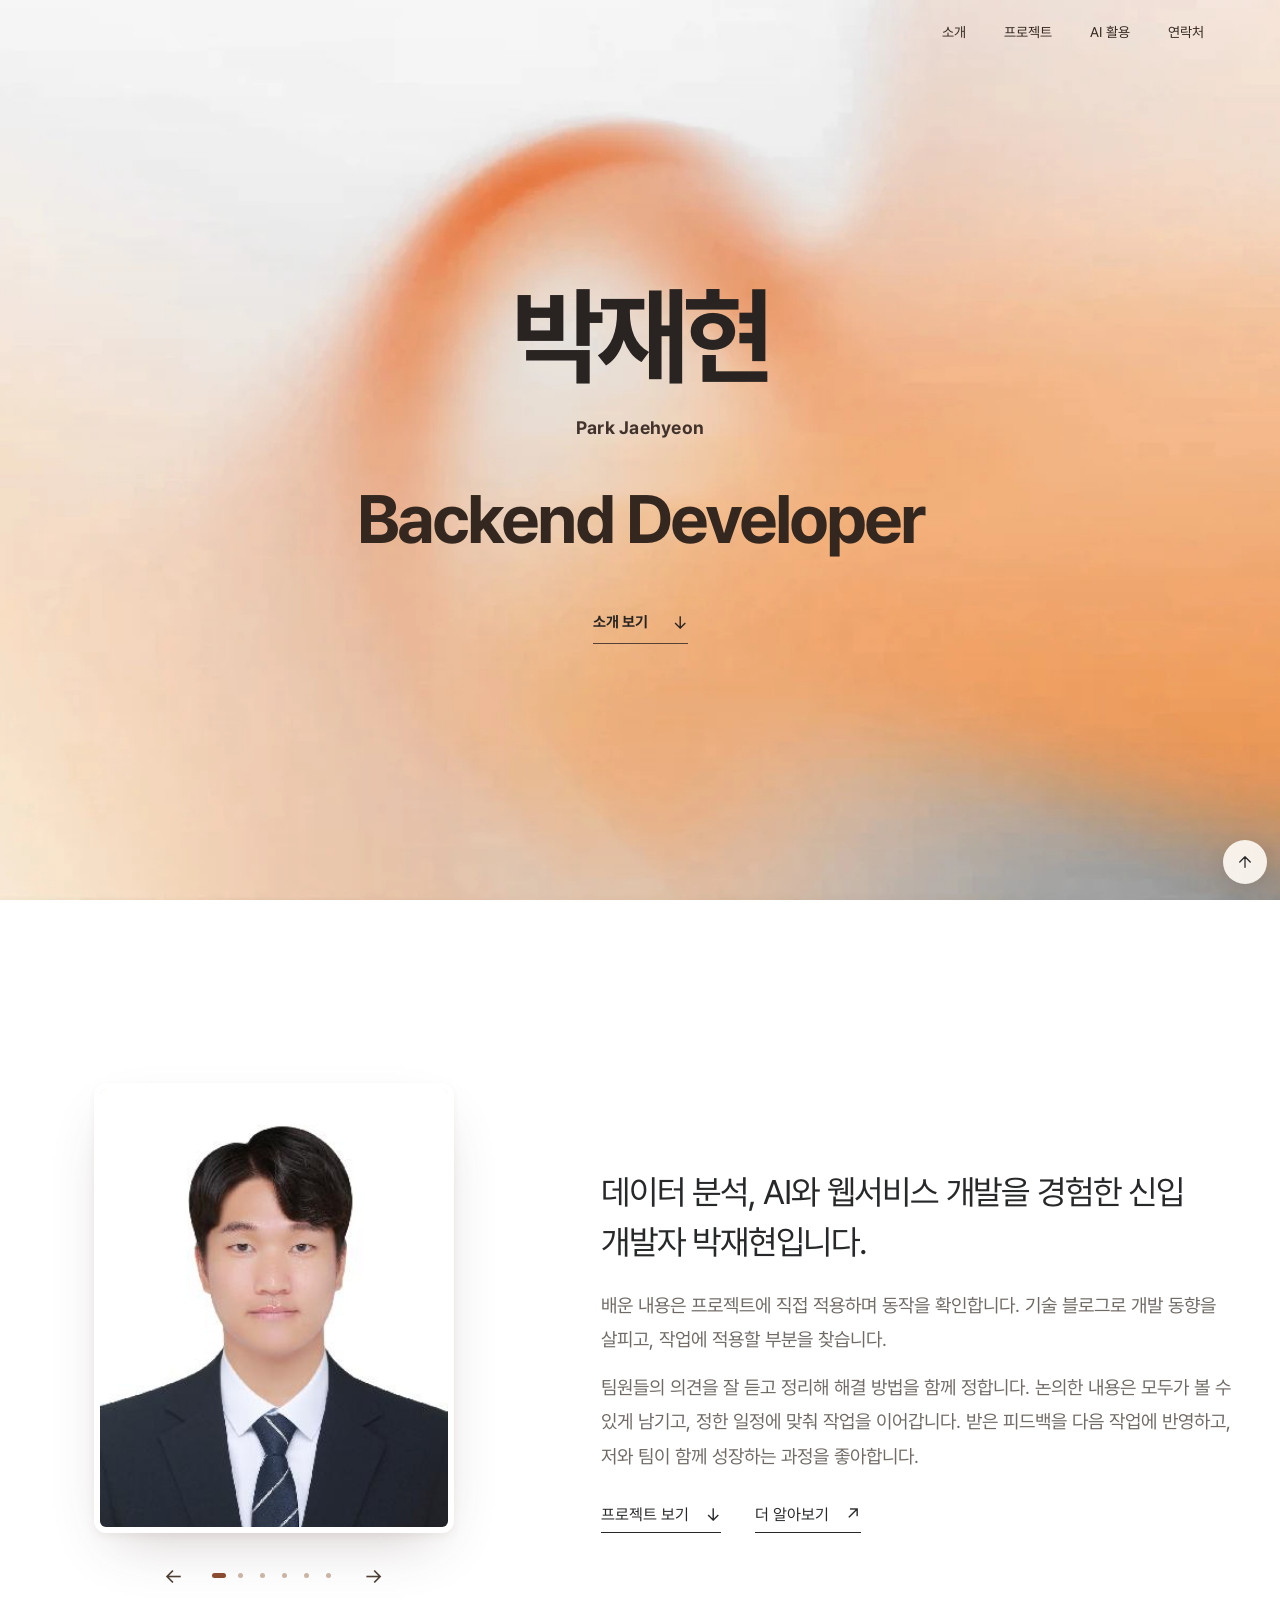
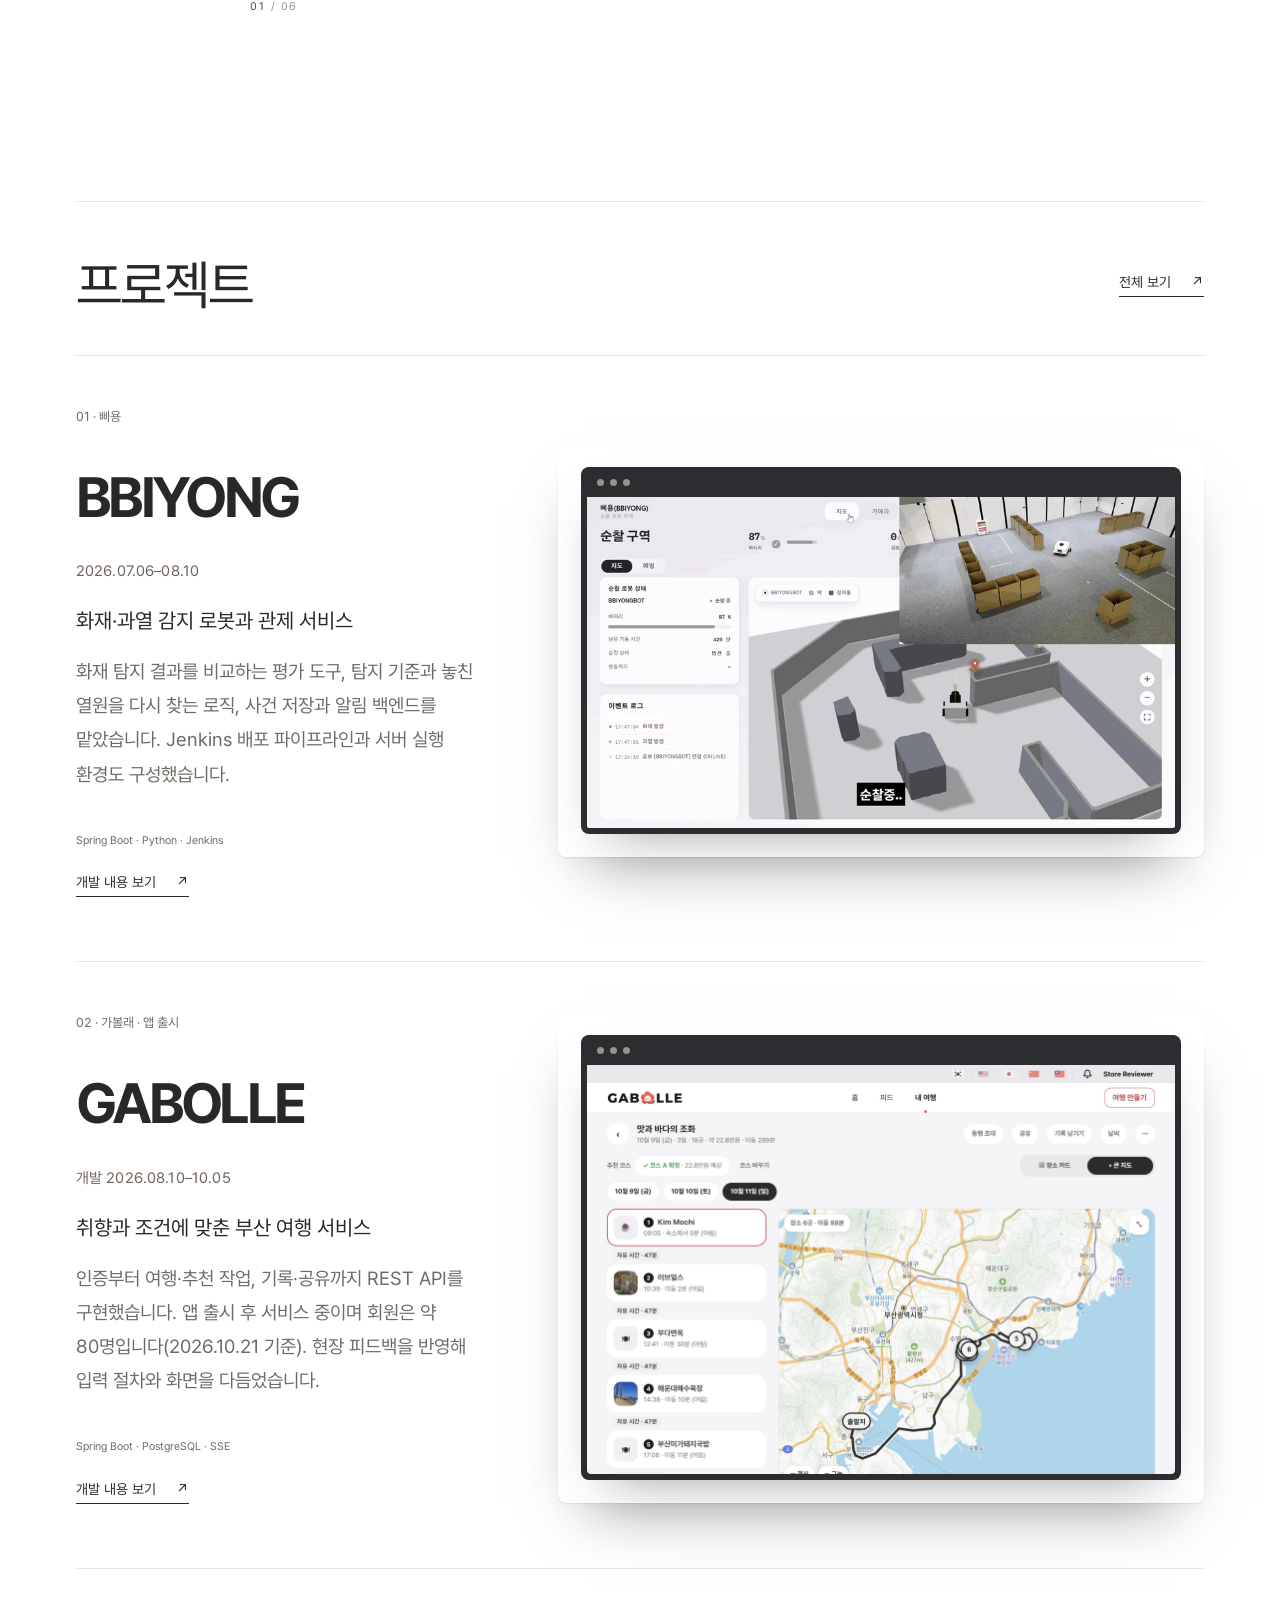
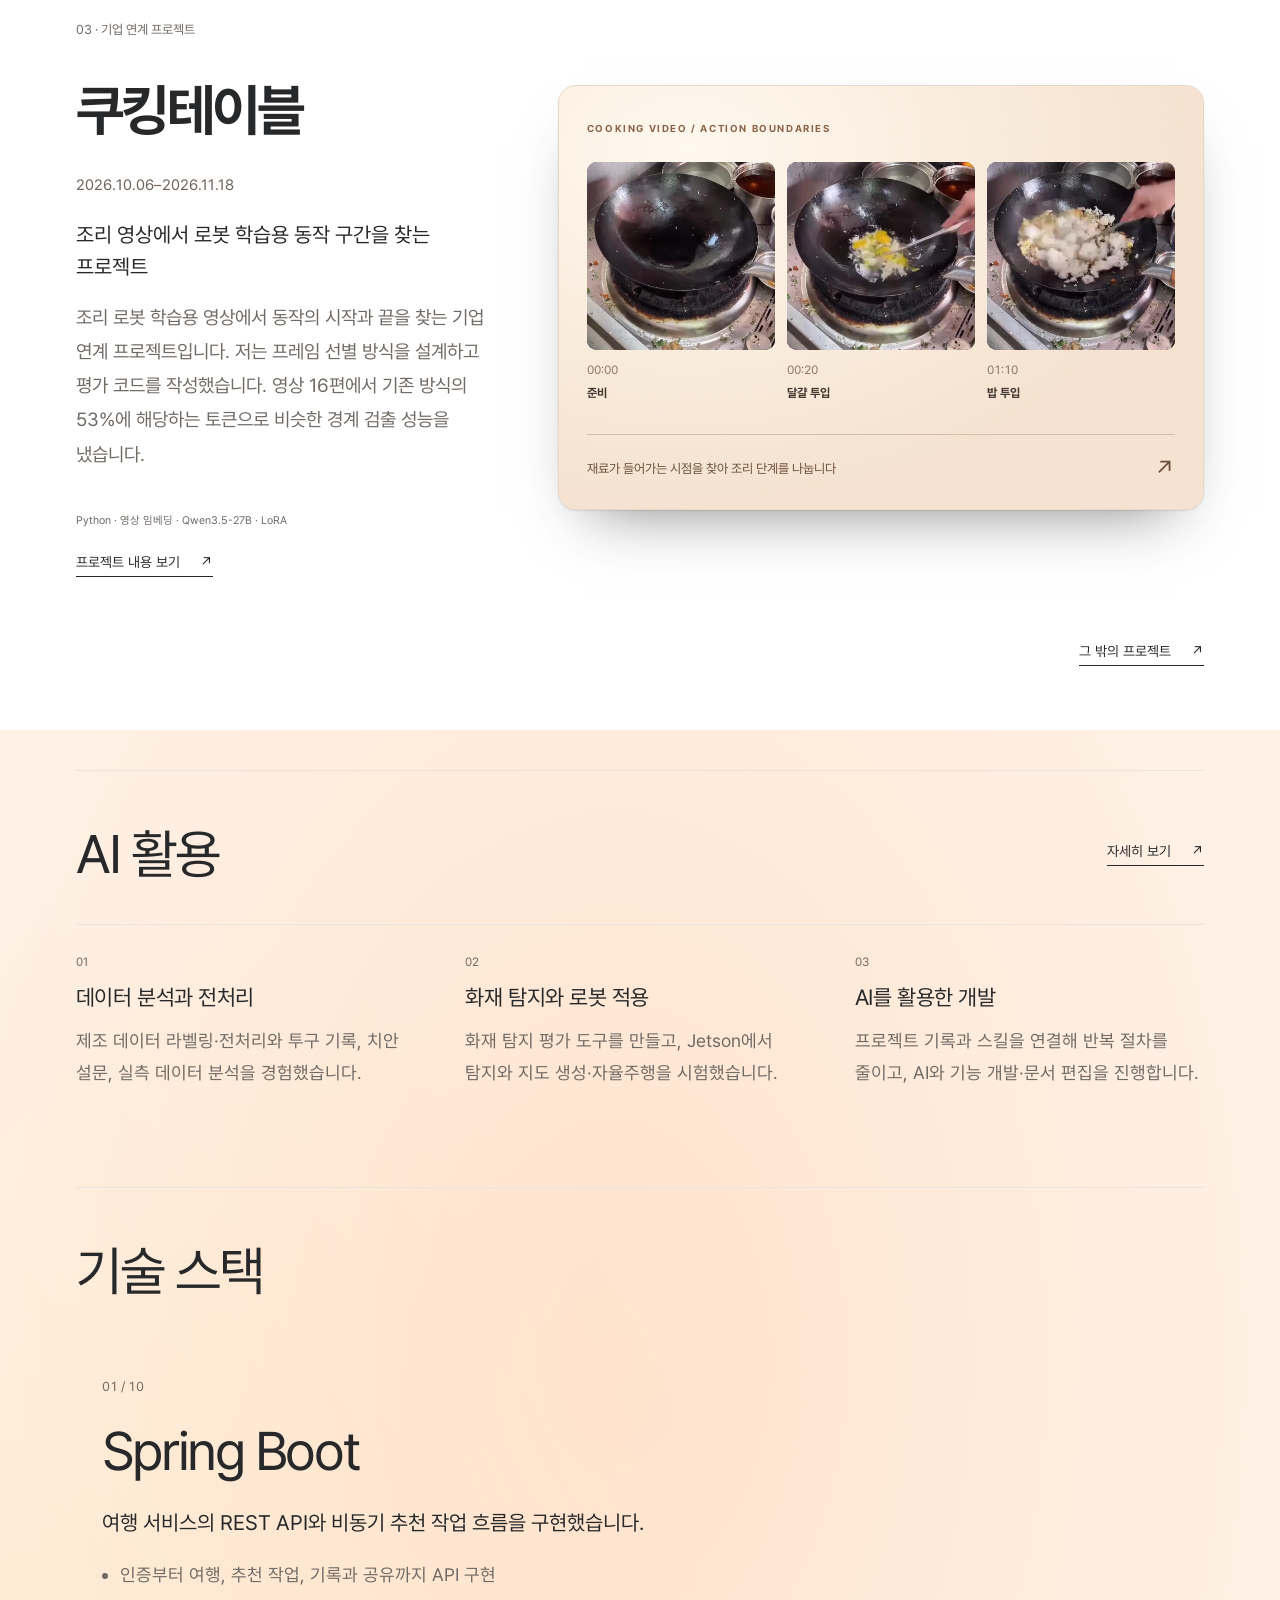
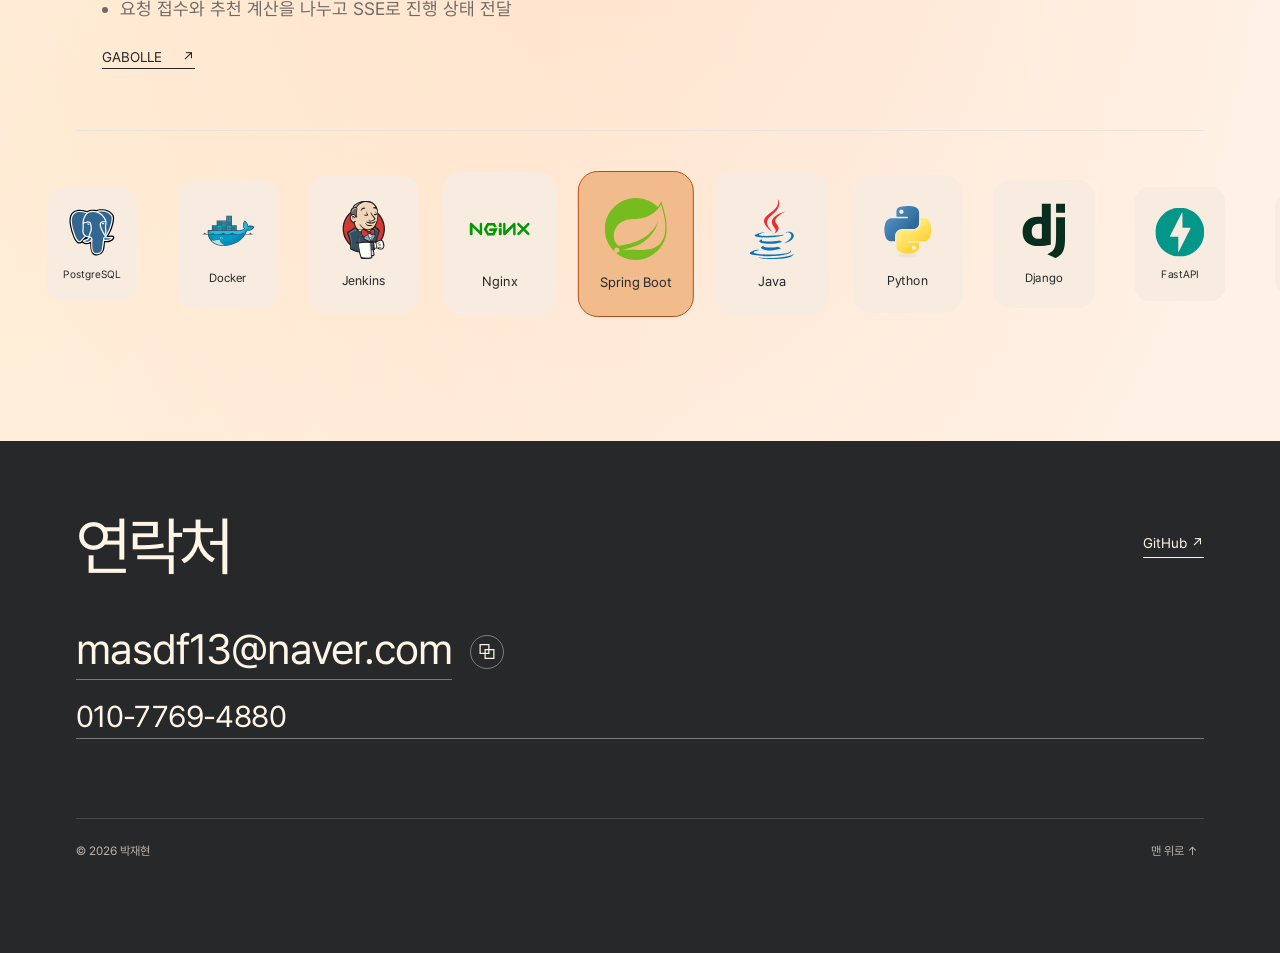
==== commit e9e45e4f: "Show TensorRT inference times as a comparison chart" ====
--- a/index.html
+++ b/index.html
@@ -11,7 +11,7 @@
 <meta property="og:type" content="website">
 <meta property="og:image" content="https://durian98.github.io/assets/portrait.webp">
 <link rel="preload" href="assets/hero-reference-poster.webp?v=8dea8426" as="image" fetchpriority="high">
-<link rel="preload" href="assets/fonts/Pretendard-Regular.woff2?v=5471e4a9" as="font" type="font/woff2" crossorigin>
+<link rel="preload" href="assets/fonts/Pretendard-Regular.woff2?v=d67ec856" as="font" type="font/woff2" crossorigin>
 <link rel="icon" href="favicon.svg" type="image/svg+xml">
 <script src="app.js?v=05c17c1d" defer>
 </script>
@@ -19,7 +19,7 @@
 <script src="intro-gallery.js?v=da1d9aaf" defer></script>
 <script src="portfolio-v6.js?v=b88d1683" defer></script>
 <script src="page-navigation.js?v=abc9b69f" defer></script>
-<link rel="stylesheet" href="site.css?v=f17cc63f">
+<link rel="stylesheet" href="site.css?v=8cb0ec14">
 </head>
 <body class="home">
 <a class="skip-link" href="#main">본문으로 바로가기</a>
--- a/site.css
+++ b/site.css
@@ -1,5 +1,5 @@
-@font-face{font-family:Pretendard;src:url('./assets/fonts/Pretendard-Regular.woff2?v=5471e4a9') format('woff2');font-weight:400;font-display:swap;unicode-range:U+20,U+21,U+22,U+23,U+24,U+25,U+26,U+27,U+28,U+29,U+2A,U+2B,U+2C,U+2D,U+2E,U+2F,U+30,U+31,U+32,U+33,U+34,U+35,U+36,U+37,U+38,U+39,U+3A,U+3B,U+3C,U+3D,U+3E,U+3F,U+40,U+41,U+42,U+43,U+44,U+45,U+46,U+47,U+48,U+49,U+4A,U+4B,U+4C,U+4D,U+4E,U+4F,U+50,U+51,U+52,U+53,U+54,U+55,U+56,U+57,U+58,U+59,U+5A,U+5B,U+5C,U+5D,U+5E,U+5F,U+60,U+61,U+62,U+63,U+64,U+65,U+66,U+67,U+68,U+69,U+6A,U+6B,U+6C,U+6D,U+6E,U+6F,U+70,U+71,U+72,U+73,U+74,U+75,U+76,U+77,U+78,U+79,U+7A,U+7B,U+7C,U+7D,U+7E,U+A0,U+A9,U+B7,U+D7,U+2013,U+2014,U+2018,U+2019,U+201C,U+201D,U+2026,U+2190,U+2191,U+2192,U+2193,U+2197,U+2212,U+AC00,U+AC01,U+AC04,U+AC08,U+AC10,U+AC11,U+AC12,U+AC14,U+AC19,U+AC1C,U+AC1D,U+AC31,U+AC40,U+AC70,U+AC74,U+AC78,U+AC80,U+AC83,U+AC8C,U+ACA9,U+ACAC,U+ACB0,U+ACBC,U+ACBD,U+ACC4,U+ACE0,U+ACF3,U+ACF5,U+ACFC,U+AD00,U+AD50,U+AD6C,U+AD6D,U+AD70,U+ADC0,U+ADDC,U+ADF8,U+ADFC,U+AE00,U+AE08,U+AE09,U+AE0B,U+AE30,U+AE34,U+AE38,U+AE40,U+AE4C,U+AED8,U+AF2D,U+AFB8,U+AFD4,U+B00C,U+B014,U+B05D,U+B07C,U+B098,U+B09C,U+B0A0,U+B0A8,U+B0AE,U+B0B4,U+B0C8,U+B108,U+B10C,U+B110,U+B118,U+B123,U+B124,U+B144,U+B150,U+B17C,U+B192,U+B193,U+B204,U+B208,U+B215,U+B220,U+B234,U+B25C,U+B274,U+B290,U+B294,U+B298,U+B2A5,U+B2C8,U+B2DD,U+B2E4,U+B2E8,U+B2EB,U+B2EC,U+B2F4,U+B2F5,U+B2F9,U+B300,U+B354,U+B358,U+B35C,U+B370,U+B378,U+B3C4,U+B3C5,U+B3CC,U+B3D9,U+B410,U+B418,U+B41C,U+B450,U+B458,U+B4A4,U+B4DC,U+B4DD,U+B4E0,U+B4E3,U+B4E4,U+B4EC,U+B4F1,U+B514,U+B518,U+B529,U+B530,U+B54C,U+B5A4,U+B5BB,U+B77C,U+B77D,U+B78C,U+B798,U+B79C,U+B7C9,U+B7EC,U+B7FC,U+B808,U+B80C,U+B824,U+B825,U+B828,U+B82C,U+B838,U+B840,U+B85C,U+B85D,U+B860,U+B864,U+B8B0,U+B8CC,U+B8E8,U+B958,U+B960,U+B974,U+B978,U+B97C,U+B984,U+B985,U+B9AC,U+B9B0,U+B9B4,U+B9BC,U+B9BD,U+B9C1,U+B9C8,U+B9C9,U+B9CC,U+B9CE,U+B9DE,U+B9E1,U+B9E4,U+B9E8,U+BA38,U+BA3C,U+BA54,U+BA70,U+BA74,U+BA85,U+BA87,U+BAA8,U+BAA9,U+BABB,U+BB36,U+BB38,U+BB3C,U+BBF8,U+BBFC,U+BC00,U+BC0B,U+BC14,U+BC15,U+BC16,U+BC18,U+BC1B,U+BC1C,U+BC25,U+BC29,U+BC30,U+BC31,U+BC84,U+BC88,U+BC94,U+BC95,U+BC97,U+BCA0,U+BCA1,U+BCA4,U+BCA8,U+BCC0,U+BCC4,U+BCD1,U+BCF4,U+BCF5,U+BCF6,U+BCF8,U+BCFC,U+BD05,U+BD07,U+BD24,U+BD80,U+BD84,U+BD88,U+BD99,U+BE0C,U+BE14,U+BE44,U+BE45,U+BE48,U+BE4C,U+BE7C,U+BF51,U+BFD0,U+C090,U+C0AC,U+C0AD,U+C0B0,U+C0B4,U+C0BC,U+C0BD,U+C0C1,U+C0C8,U+C0C9,U+C0D8,U+C0DD,U+C11C,U+C11D,U+C120,U+C124,U+C131,U+C138,U+C13C,U+C158,U+C15C,U+C18C,U+C18D,U+C1A1,U+C218,U+C21C,U+C220,U+C22B,U+C27D,U+C2A4,U+C2B5,U+C2B7,U+C2DC,U+C2DD,U+C2E0,U+C2E4,U+C2EC,U+C2F6,U+C313,U+C37C,U+C4F0,U+C4F8,U+C529,U+C544,U+C545,U+C548,U+C54A,U+C54C,U+C558,U+C559,U+C55E,U+C560,U+C564,U+C571,U+C57C,U+C57D,U+C591,U+C5B4,U+C5B8,U+C5C5,U+C5C6,U+C5C8,U+C5D0,U+C5D4,U+C5EC,U+C5ED,U+C5F0,U+C5F4,U+C600,U+C601,U+C608,U+C624,U+C628,U+C62C,U+C640,U+C644,U+C678,U+C694,U+C6A9,U+C6B0,U+C6B4,U+C6C0,U+C6C3,U+C6D0,U+C6D4,U+C6F9,U+C704,U+C720,U+C728,U+C73C,U+C740,U+C744,U+C74C,U+C751,U+C758,U+C774,U+C775,U+C778,U+C77C,U+C77D,U+C784,U+C785,U+C788,U+C790,U+C791,U+C798,U+C7A1,U+C7A5,U+C7AC,U+C7AD,U+C800,U+C801,U+C804,U+C808,U+C810,U+C811,U+C813,U+C815,U+C81C,U+C81D,U+C838,U+C84C,U+C870,U+C871,U+C874,U+C881,U+C885,U+C88B,U+C88C,U+C8FC,U+C900,U+C904,U+C90D,U+C911,U+C988,U+C989,U+C99D,U+C9C0,U+C9C1,U+C9C4,U+C9C8,U+C9D1,U+C9D5,U+C9DC,U+C9E7,U+CC28,U+CC29,U+CC30,U+CC38,U+CC3D,U+CC3E,U+CC44,U+CC45,U+CC57,U+CC98,U+CC9C,U+CCAB,U+CCAD,U+CCB4,U+CCE4,U+CD08,U+CD18,U+CD1D,U+CD2C,U+CD5C,U+CD94,U+CD95,U+CD98,U+CD9C,U+CDA4,U+CDA9,U+CDB0,U+CDC4,U+CDE8,U+CE21,U+CE35,U+CE58,U+CE59,U+CE5C,U+CE60,U+CE68,U+CE74,U+CE90,U+CEE4,U+CEE8,U+CEEC,U+CEF4,U+CF13,U+CF1C,U+CF20,U+CF30,U+CF54,U+CF5C,U+CFE0,U+D06C,U+D070,U+D074,U+D0A4,U+D0AC,U+D0B9,U+D0C0,U+D0D0,U+D0D5,U+D0DC,U+D0DD,U+D130,U+D134,U+D14C,U+D14D,U+D15C,U+D1A0,U+D1B5,U+D22C,U+D2B8,U+D2B9,U+D2BC,U+D2C0,U+D2F0,U+D300,U+D305,U+D30C,U+D310,U+D314,U+D328,U+D398,U+D3B4,U+D3B8,U+D3C8,U+D3C9,U+D3EC,U+D3ED,U+D3F0,U+D3F4,U+D45C,U+D488,U+D504,U+D50C,U+D53C,U+D544,U+D558,U+D559,U+D55C,U+D560,U+D568,U+D569,U+D56D,U+D574,U+D575,U+D588,U+D589,U+D5A5,U+D5D8,U+D604,U+D611,U+D614,U+D615,U+D638,U+D648,U+D654,U+D655,U+D658,U+D65C,U+D669,U+D68C,U+D68D,U+D6A8,U+D6C4,U+D734,U+D750,U+D76C,U+D788,U+D78C,U+D799;}
-@font-face{font-family:Pretendard;src:url('./assets/fonts/Pretendard-Bold.woff2?v=7b6c3aae') format('woff2');font-weight:700;font-display:swap;unicode-range:U+20,U+21,U+22,U+23,U+24,U+25,U+26,U+27,U+28,U+29,U+2A,U+2B,U+2C,U+2D,U+2E,U+2F,U+30,U+31,U+32,U+33,U+34,U+35,U+36,U+37,U+38,U+39,U+3A,U+3B,U+3C,U+3D,U+3E,U+3F,U+40,U+41,U+42,U+43,U+44,U+45,U+46,U+47,U+48,U+49,U+4A,U+4B,U+4C,U+4D,U+4E,U+4F,U+50,U+51,U+52,U+53,U+54,U+55,U+56,U+57,U+58,U+59,U+5A,U+5B,U+5C,U+5D,U+5E,U+5F,U+60,U+61,U+62,U+63,U+64,U+65,U+66,U+67,U+68,U+69,U+6A,U+6B,U+6C,U+6D,U+6E,U+6F,U+70,U+71,U+72,U+73,U+74,U+75,U+76,U+77,U+78,U+79,U+7A,U+7B,U+7C,U+7D,U+7E,U+A0,U+A9,U+B7,U+D7,U+2013,U+2014,U+2018,U+2019,U+201C,U+201D,U+2026,U+2190,U+2191,U+2192,U+2193,U+2197,U+2212,U+AC00,U+AC01,U+AC04,U+AC08,U+AC10,U+AC11,U+AC12,U+AC14,U+AC19,U+AC1C,U+AC1D,U+AC31,U+AC40,U+AC70,U+AC74,U+AC78,U+AC80,U+AC83,U+AC8C,U+ACA9,U+ACAC,U+ACB0,U+ACBC,U+ACBD,U+ACC4,U+ACE0,U+ACF3,U+ACF5,U+ACFC,U+AD00,U+AD50,U+AD6C,U+AD6D,U+AD70,U+ADC0,U+ADDC,U+ADF8,U+ADFC,U+AE00,U+AE08,U+AE09,U+AE0B,U+AE30,U+AE34,U+AE38,U+AE40,U+AE4C,U+AED8,U+AF2D,U+AFB8,U+AFD4,U+B00C,U+B014,U+B05D,U+B07C,U+B098,U+B09C,U+B0A0,U+B0A8,U+B0AE,U+B0B4,U+B0C8,U+B108,U+B10C,U+B110,U+B118,U+B123,U+B124,U+B144,U+B150,U+B17C,U+B192,U+B193,U+B204,U+B208,U+B215,U+B220,U+B234,U+B25C,U+B274,U+B290,U+B294,U+B298,U+B2A5,U+B2C8,U+B2DD,U+B2E4,U+B2E8,U+B2EB,U+B2EC,U+B2F4,U+B2F5,U+B2F9,U+B300,U+B354,U+B358,U+B35C,U+B370,U+B378,U+B3C4,U+B3C5,U+B3CC,U+B3D9,U+B410,U+B418,U+B41C,U+B450,U+B458,U+B4A4,U+B4DC,U+B4DD,U+B4E0,U+B4E3,U+B4E4,U+B4EC,U+B4F1,U+B514,U+B518,U+B529,U+B530,U+B54C,U+B5A4,U+B5BB,U+B77C,U+B77D,U+B78C,U+B798,U+B79C,U+B7C9,U+B7EC,U+B7FC,U+B808,U+B80C,U+B824,U+B825,U+B828,U+B82C,U+B838,U+B840,U+B85C,U+B85D,U+B860,U+B864,U+B8B0,U+B8CC,U+B8E8,U+B958,U+B960,U+B974,U+B978,U+B97C,U+B984,U+B985,U+B9AC,U+B9B0,U+B9B4,U+B9BC,U+B9BD,U+B9C1,U+B9C8,U+B9C9,U+B9CC,U+B9CE,U+B9DE,U+B9E1,U+B9E4,U+B9E8,U+BA38,U+BA3C,U+BA54,U+BA70,U+BA74,U+BA85,U+BA87,U+BAA8,U+BAA9,U+BABB,U+BB36,U+BB38,U+BB3C,U+BBF8,U+BBFC,U+BC00,U+BC0B,U+BC14,U+BC15,U+BC16,U+BC18,U+BC1B,U+BC1C,U+BC25,U+BC29,U+BC30,U+BC31,U+BC84,U+BC88,U+BC94,U+BC95,U+BC97,U+BCA0,U+BCA1,U+BCA4,U+BCA8,U+BCC0,U+BCC4,U+BCD1,U+BCF4,U+BCF5,U+BCF6,U+BCF8,U+BCFC,U+BD05,U+BD07,U+BD24,U+BD80,U+BD84,U+BD88,U+BD99,U+BE0C,U+BE14,U+BE44,U+BE45,U+BE48,U+BE4C,U+BE7C,U+BF51,U+BFD0,U+C090,U+C0AC,U+C0AD,U+C0B0,U+C0B4,U+C0BC,U+C0BD,U+C0C1,U+C0C8,U+C0C9,U+C0D8,U+C0DD,U+C11C,U+C11D,U+C120,U+C124,U+C131,U+C138,U+C13C,U+C158,U+C15C,U+C18C,U+C18D,U+C1A1,U+C218,U+C21C,U+C220,U+C22B,U+C27D,U+C2A4,U+C2B5,U+C2B7,U+C2DC,U+C2DD,U+C2E0,U+C2E4,U+C2EC,U+C2F6,U+C313,U+C37C,U+C4F0,U+C4F8,U+C529,U+C544,U+C545,U+C548,U+C54A,U+C54C,U+C558,U+C559,U+C55E,U+C560,U+C564,U+C571,U+C57C,U+C57D,U+C591,U+C5B4,U+C5B8,U+C5C5,U+C5C6,U+C5C8,U+C5D0,U+C5D4,U+C5EC,U+C5ED,U+C5F0,U+C5F4,U+C600,U+C601,U+C608,U+C624,U+C628,U+C62C,U+C640,U+C644,U+C678,U+C694,U+C6A9,U+C6B0,U+C6B4,U+C6C0,U+C6C3,U+C6D0,U+C6D4,U+C6F9,U+C704,U+C720,U+C728,U+C73C,U+C740,U+C744,U+C74C,U+C751,U+C758,U+C774,U+C775,U+C778,U+C77C,U+C77D,U+C784,U+C785,U+C788,U+C790,U+C791,U+C798,U+C7A1,U+C7A5,U+C7AC,U+C7AD,U+C800,U+C801,U+C804,U+C808,U+C810,U+C811,U+C813,U+C815,U+C81C,U+C81D,U+C838,U+C84C,U+C870,U+C871,U+C874,U+C881,U+C885,U+C88B,U+C88C,U+C8FC,U+C900,U+C904,U+C90D,U+C911,U+C988,U+C989,U+C99D,U+C9C0,U+C9C1,U+C9C4,U+C9C8,U+C9D1,U+C9D5,U+C9DC,U+C9E7,U+CC28,U+CC29,U+CC30,U+CC38,U+CC3D,U+CC3E,U+CC44,U+CC45,U+CC57,U+CC98,U+CC9C,U+CCAB,U+CCAD,U+CCB4,U+CCE4,U+CD08,U+CD18,U+CD1D,U+CD2C,U+CD5C,U+CD94,U+CD95,U+CD98,U+CD9C,U+CDA4,U+CDA9,U+CDB0,U+CDC4,U+CDE8,U+CE21,U+CE35,U+CE58,U+CE59,U+CE5C,U+CE60,U+CE68,U+CE74,U+CE90,U+CEE4,U+CEE8,U+CEEC,U+CEF4,U+CF13,U+CF1C,U+CF20,U+CF30,U+CF54,U+CF5C,U+CFE0,U+D06C,U+D070,U+D074,U+D0A4,U+D0AC,U+D0B9,U+D0C0,U+D0D0,U+D0D5,U+D0DC,U+D0DD,U+D130,U+D134,U+D14C,U+D14D,U+D15C,U+D1A0,U+D1B5,U+D22C,U+D2B8,U+D2B9,U+D2BC,U+D2C0,U+D2F0,U+D300,U+D305,U+D30C,U+D310,U+D314,U+D328,U+D398,U+D3B4,U+D3B8,U+D3C8,U+D3C9,U+D3EC,U+D3ED,U+D3F0,U+D3F4,U+D45C,U+D488,U+D504,U+D50C,U+D53C,U+D544,U+D558,U+D559,U+D55C,U+D560,U+D568,U+D569,U+D56D,U+D574,U+D575,U+D588,U+D589,U+D5A5,U+D5D8,U+D604,U+D611,U+D614,U+D615,U+D638,U+D648,U+D654,U+D655,U+D658,U+D65C,U+D669,U+D68C,U+D68D,U+D6A8,U+D6C4,U+D734,U+D750,U+D76C,U+D788,U+D78C,U+D799;}
+@font-face{font-family:Pretendard;src:url('./assets/fonts/Pretendard-Regular.woff2?v=d67ec856') format('woff2');font-weight:400;font-display:swap;unicode-range:U+20,U+21,U+22,U+23,U+24,U+25,U+26,U+27,U+28,U+29,U+2A,U+2B,U+2C,U+2D,U+2E,U+2F,U+30,U+31,U+32,U+33,U+34,U+35,U+36,U+37,U+38,U+39,U+3A,U+3B,U+3C,U+3D,U+3E,U+3F,U+40,U+41,U+42,U+43,U+44,U+45,U+46,U+47,U+48,U+49,U+4A,U+4B,U+4C,U+4D,U+4E,U+4F,U+50,U+51,U+52,U+53,U+54,U+55,U+56,U+57,U+58,U+59,U+5A,U+5B,U+5C,U+5D,U+5E,U+5F,U+60,U+61,U+62,U+63,U+64,U+65,U+66,U+67,U+68,U+69,U+6A,U+6B,U+6C,U+6D,U+6E,U+6F,U+70,U+71,U+72,U+73,U+74,U+75,U+76,U+77,U+78,U+79,U+7A,U+7B,U+7C,U+7D,U+7E,U+A0,U+A9,U+B7,U+D7,U+2013,U+2014,U+2018,U+2019,U+201C,U+201D,U+2190,U+2191,U+2192,U+2193,U+2197,U+2212,U+AC00,U+AC01,U+AC04,U+AC08,U+AC10,U+AC11,U+AC12,U+AC14,U+AC19,U+AC1C,U+AC1D,U+AC31,U+AC40,U+AC70,U+AC74,U+AC80,U+AC83,U+AC8C,U+ACA9,U+ACAC,U+ACB0,U+ACBC,U+ACBD,U+ACC4,U+ACE0,U+ACF3,U+ACF5,U+ACFC,U+AD00,U+AD50,U+AD6C,U+AD6D,U+AD70,U+ADC0,U+ADDC,U+ADF8,U+ADFC,U+AE00,U+AE0B,U+AE30,U+AE34,U+AE38,U+AE40,U+AE4C,U+AED8,U+AF2D,U+AFB8,U+AFD4,U+B00C,U+B014,U+B05D,U+B07C,U+B098,U+B09C,U+B0A0,U+B0A8,U+B0AE,U+B0B4,U+B0C8,U+B108,U+B10C,U+B110,U+B118,U+B123,U+B124,U+B144,U+B150,U+B17C,U+B192,U+B193,U+B204,U+B208,U+B215,U+B220,U+B234,U+B25C,U+B274,U+B290,U+B294,U+B298,U+B2A5,U+B2C8,U+B2DD,U+B2E4,U+B2E8,U+B2EB,U+B2EC,U+B2F4,U+B2F5,U+B2F9,U+B300,U+B354,U+B358,U+B35C,U+B370,U+B378,U+B3C4,U+B3C5,U+B3CC,U+B3D9,U+B410,U+B418,U+B41C,U+B450,U+B458,U+B4A4,U+B4DC,U+B4DD,U+B4E0,U+B4E3,U+B4E4,U+B4EC,U+B4F1,U+B514,U+B518,U+B529,U+B530,U+B54C,U+B5A4,U+B5BB,U+B77C,U+B77D,U+B78C,U+B798,U+B79C,U+B7C9,U+B7EC,U+B7FC,U+B808,U+B80C,U+B824,U+B825,U+B828,U+B82C,U+B838,U+B840,U+B85C,U+B85D,U+B860,U+B864,U+B8B0,U+B8CC,U+B8E8,U+B958,U+B960,U+B974,U+B978,U+B97C,U+B984,U+B985,U+B9AC,U+B9B4,U+B9BC,U+B9BD,U+B9C1,U+B9C8,U+B9C9,U+B9CC,U+B9CE,U+B9DE,U+B9E1,U+B9E4,U+B9E8,U+BA38,U+BA3C,U+BA54,U+BA70,U+BA74,U+BA85,U+BA87,U+BAA8,U+BAA9,U+BABB,U+BB36,U+BB38,U+BB3C,U+BBF8,U+BBFC,U+BC00,U+BC0B,U+BC14,U+BC15,U+BC16,U+BC18,U+BC1B,U+BC1C,U+BC25,U+BC29,U+BC30,U+BC31,U+BC84,U+BC88,U+BC94,U+BC95,U+BC97,U+BCA0,U+BCA1,U+BCA8,U+BCC0,U+BCC4,U+BCD1,U+BCF4,U+BCF5,U+BCF6,U+BCF8,U+BCFC,U+BD05,U+BD07,U+BD24,U+BD80,U+BD84,U+BD88,U+BD99,U+BE0C,U+BE14,U+BE44,U+BE45,U+BE48,U+BE4C,U+BE7C,U+BF51,U+BFD0,U+C090,U+C0AC,U+C0AD,U+C0B0,U+C0B4,U+C0BC,U+C0BD,U+C0C1,U+C0C8,U+C0C9,U+C0D8,U+C0DD,U+C11C,U+C11D,U+C120,U+C124,U+C131,U+C138,U+C13C,U+C158,U+C15C,U+C18C,U+C18D,U+C1A1,U+C218,U+C21C,U+C220,U+C22B,U+C27D,U+C2A4,U+C2B5,U+C2B7,U+C2DC,U+C2DD,U+C2E0,U+C2E4,U+C2EC,U+C2F6,U+C313,U+C37C,U+C4F0,U+C4F8,U+C529,U+C544,U+C545,U+C548,U+C54A,U+C54C,U+C558,U+C559,U+C55E,U+C560,U+C564,U+C571,U+C57C,U+C57D,U+C591,U+C5B4,U+C5B8,U+C5C5,U+C5C6,U+C5C8,U+C5D0,U+C5D4,U+C5EC,U+C5ED,U+C5F0,U+C5F4,U+C600,U+C601,U+C608,U+C624,U+C628,U+C62C,U+C640,U+C644,U+C678,U+C694,U+C6A9,U+C6B0,U+C6B4,U+C6C0,U+C6C3,U+C6D0,U+C6D4,U+C6F9,U+C704,U+C720,U+C728,U+C73C,U+C740,U+C744,U+C74C,U+C751,U+C758,U+C774,U+C775,U+C778,U+C77C,U+C77D,U+C784,U+C785,U+C788,U+C790,U+C791,U+C798,U+C7A1,U+C7A5,U+C7AC,U+C7AD,U+C800,U+C801,U+C804,U+C808,U+C810,U+C811,U+C813,U+C815,U+C81C,U+C81D,U+C838,U+C84C,U+C870,U+C871,U+C874,U+C881,U+C885,U+C88B,U+C88C,U+C8FC,U+C900,U+C904,U+C90D,U+C911,U+C988,U+C989,U+C99D,U+C9C0,U+C9C1,U+C9C4,U+C9C8,U+C9D1,U+C9D5,U+C9DC,U+C9E7,U+CC28,U+CC29,U+CC30,U+CC38,U+CC3D,U+CC3E,U+CC44,U+CC45,U+CC57,U+CC98,U+CC9C,U+CCAB,U+CCAD,U+CCB4,U+CCE4,U+CD08,U+CD18,U+CD1D,U+CD2C,U+CD5C,U+CD94,U+CD95,U+CD98,U+CD9C,U+CDA4,U+CDA9,U+CDB0,U+CDC4,U+CDE8,U+CE21,U+CE35,U+CE58,U+CE59,U+CE5C,U+CE60,U+CE68,U+CE74,U+CE90,U+CEE4,U+CEE8,U+CEEC,U+CEF4,U+CF13,U+CF1C,U+CF20,U+CF30,U+CF54,U+CF5C,U+CFE0,U+D06C,U+D070,U+D074,U+D0A4,U+D0AC,U+D0B9,U+D0C0,U+D0D0,U+D0D5,U+D0DC,U+D0DD,U+D130,U+D134,U+D14C,U+D14D,U+D15C,U+D1A0,U+D1B5,U+D22C,U+D2B8,U+D2B9,U+D2BC,U+D2C0,U+D2F0,U+D300,U+D305,U+D30C,U+D310,U+D314,U+D328,U+D398,U+D3B4,U+D3B8,U+D3C8,U+D3C9,U+D3EC,U+D3F0,U+D3F4,U+D45C,U+D488,U+D504,U+D50C,U+D53C,U+D544,U+D558,U+D559,U+D55C,U+D560,U+D568,U+D569,U+D56D,U+D574,U+D575,U+D588,U+D589,U+D5A5,U+D5D8,U+D604,U+D611,U+D614,U+D615,U+D638,U+D648,U+D654,U+D655,U+D658,U+D65C,U+D669,U+D68C,U+D68D,U+D6A8,U+D6C4,U+D734,U+D750,U+D76C,U+D788,U+D78C,U+D799;}
+@font-face{font-family:Pretendard;src:url('./assets/fonts/Pretendard-Bold.woff2?v=3a4e423f') format('woff2');font-weight:700;font-display:swap;unicode-range:U+20,U+21,U+22,U+23,U+24,U+25,U+26,U+27,U+28,U+29,U+2A,U+2B,U+2C,U+2D,U+2E,U+2F,U+30,U+31,U+32,U+33,U+34,U+35,U+36,U+37,U+38,U+39,U+3A,U+3B,U+3C,U+3D,U+3E,U+3F,U+40,U+41,U+42,U+43,U+44,U+45,U+46,U+47,U+48,U+49,U+4A,U+4B,U+4C,U+4D,U+4E,U+4F,U+50,U+51,U+52,U+53,U+54,U+55,U+56,U+57,U+58,U+59,U+5A,U+5B,U+5C,U+5D,U+5E,U+5F,U+60,U+61,U+62,U+63,U+64,U+65,U+66,U+67,U+68,U+69,U+6A,U+6B,U+6C,U+6D,U+6E,U+6F,U+70,U+71,U+72,U+73,U+74,U+75,U+76,U+77,U+78,U+79,U+7A,U+7B,U+7C,U+7D,U+7E,U+A0,U+A9,U+B7,U+D7,U+2013,U+2014,U+2018,U+2019,U+201C,U+201D,U+2190,U+2191,U+2192,U+2193,U+2197,U+2212,U+AC00,U+AC01,U+AC04,U+AC08,U+AC10,U+AC11,U+AC12,U+AC14,U+AC19,U+AC1C,U+AC1D,U+AC31,U+AC40,U+AC70,U+AC74,U+AC80,U+AC83,U+AC8C,U+ACA9,U+ACAC,U+ACB0,U+ACBC,U+ACBD,U+ACC4,U+ACE0,U+ACF3,U+ACF5,U+ACFC,U+AD00,U+AD50,U+AD6C,U+AD6D,U+AD70,U+ADC0,U+ADDC,U+ADF8,U+ADFC,U+AE00,U+AE0B,U+AE30,U+AE34,U+AE38,U+AE40,U+AE4C,U+AED8,U+AF2D,U+AFB8,U+AFD4,U+B00C,U+B014,U+B05D,U+B07C,U+B098,U+B09C,U+B0A0,U+B0A8,U+B0AE,U+B0B4,U+B0C8,U+B108,U+B10C,U+B110,U+B118,U+B123,U+B124,U+B144,U+B150,U+B17C,U+B192,U+B193,U+B204,U+B208,U+B215,U+B220,U+B234,U+B25C,U+B274,U+B290,U+B294,U+B298,U+B2A5,U+B2C8,U+B2DD,U+B2E4,U+B2E8,U+B2EB,U+B2EC,U+B2F4,U+B2F5,U+B2F9,U+B300,U+B354,U+B358,U+B35C,U+B370,U+B378,U+B3C4,U+B3C5,U+B3CC,U+B3D9,U+B410,U+B418,U+B41C,U+B450,U+B458,U+B4A4,U+B4DC,U+B4DD,U+B4E0,U+B4E3,U+B4E4,U+B4EC,U+B4F1,U+B514,U+B518,U+B529,U+B530,U+B54C,U+B5A4,U+B5BB,U+B77C,U+B77D,U+B78C,U+B798,U+B79C,U+B7C9,U+B7EC,U+B7FC,U+B808,U+B80C,U+B824,U+B825,U+B828,U+B82C,U+B838,U+B840,U+B85C,U+B85D,U+B860,U+B864,U+B8B0,U+B8CC,U+B8E8,U+B958,U+B960,U+B974,U+B978,U+B97C,U+B984,U+B985,U+B9AC,U+B9B4,U+B9BC,U+B9BD,U+B9C1,U+B9C8,U+B9C9,U+B9CC,U+B9CE,U+B9DE,U+B9E1,U+B9E4,U+B9E8,U+BA38,U+BA3C,U+BA54,U+BA70,U+BA74,U+BA85,U+BA87,U+BAA8,U+BAA9,U+BABB,U+BB36,U+BB38,U+BB3C,U+BBF8,U+BBFC,U+BC00,U+BC0B,U+BC14,U+BC15,U+BC16,U+BC18,U+BC1B,U+BC1C,U+BC25,U+BC29,U+BC30,U+BC31,U+BC84,U+BC88,U+BC94,U+BC95,U+BC97,U+BCA0,U+BCA1,U+BCA8,U+BCC0,U+BCC4,U+BCD1,U+BCF4,U+BCF5,U+BCF6,U+BCF8,U+BCFC,U+BD05,U+BD07,U+BD24,U+BD80,U+BD84,U+BD88,U+BD99,U+BE0C,U+BE14,U+BE44,U+BE45,U+BE48,U+BE4C,U+BE7C,U+BF51,U+BFD0,U+C090,U+C0AC,U+C0AD,U+C0B0,U+C0B4,U+C0BC,U+C0BD,U+C0C1,U+C0C8,U+C0C9,U+C0D8,U+C0DD,U+C11C,U+C11D,U+C120,U+C124,U+C131,U+C138,U+C13C,U+C158,U+C15C,U+C18C,U+C18D,U+C1A1,U+C218,U+C21C,U+C220,U+C22B,U+C27D,U+C2A4,U+C2B5,U+C2B7,U+C2DC,U+C2DD,U+C2E0,U+C2E4,U+C2EC,U+C2F6,U+C313,U+C37C,U+C4F0,U+C4F8,U+C529,U+C544,U+C545,U+C548,U+C54A,U+C54C,U+C558,U+C559,U+C55E,U+C560,U+C564,U+C571,U+C57C,U+C57D,U+C591,U+C5B4,U+C5B8,U+C5C5,U+C5C6,U+C5C8,U+C5D0,U+C5D4,U+C5EC,U+C5ED,U+C5F0,U+C5F4,U+C600,U+C601,U+C608,U+C624,U+C628,U+C62C,U+C640,U+C644,U+C678,U+C694,U+C6A9,U+C6B0,U+C6B4,U+C6C0,U+C6C3,U+C6D0,U+C6D4,U+C6F9,U+C704,U+C720,U+C728,U+C73C,U+C740,U+C744,U+C74C,U+C751,U+C758,U+C774,U+C775,U+C778,U+C77C,U+C77D,U+C784,U+C785,U+C788,U+C790,U+C791,U+C798,U+C7A1,U+C7A5,U+C7AC,U+C7AD,U+C800,U+C801,U+C804,U+C808,U+C810,U+C811,U+C813,U+C815,U+C81C,U+C81D,U+C838,U+C84C,U+C870,U+C871,U+C874,U+C881,U+C885,U+C88B,U+C88C,U+C8FC,U+C900,U+C904,U+C90D,U+C911,U+C988,U+C989,U+C99D,U+C9C0,U+C9C1,U+C9C4,U+C9C8,U+C9D1,U+C9D5,U+C9DC,U+C9E7,U+CC28,U+CC29,U+CC30,U+CC38,U+CC3D,U+CC3E,U+CC44,U+CC45,U+CC57,U+CC98,U+CC9C,U+CCAB,U+CCAD,U+CCB4,U+CCE4,U+CD08,U+CD18,U+CD1D,U+CD2C,U+CD5C,U+CD94,U+CD95,U+CD98,U+CD9C,U+CDA4,U+CDA9,U+CDB0,U+CDC4,U+CDE8,U+CE21,U+CE35,U+CE58,U+CE59,U+CE5C,U+CE60,U+CE68,U+CE74,U+CE90,U+CEE4,U+CEE8,U+CEEC,U+CEF4,U+CF13,U+CF1C,U+CF20,U+CF30,U+CF54,U+CF5C,U+CFE0,U+D06C,U+D070,U+D074,U+D0A4,U+D0AC,U+D0B9,U+D0C0,U+D0D0,U+D0D5,U+D0DC,U+D0DD,U+D130,U+D134,U+D14C,U+D14D,U+D15C,U+D1A0,U+D1B5,U+D22C,U+D2B8,U+D2B9,U+D2BC,U+D2C0,U+D2F0,U+D300,U+D305,U+D30C,U+D310,U+D314,U+D328,U+D398,U+D3B4,U+D3B8,U+D3C8,U+D3C9,U+D3EC,U+D3F0,U+D3F4,U+D45C,U+D488,U+D504,U+D50C,U+D53C,U+D544,U+D558,U+D559,U+D55C,U+D560,U+D568,U+D569,U+D56D,U+D574,U+D575,U+D588,U+D589,U+D5A5,U+D5D8,U+D604,U+D611,U+D614,U+D615,U+D638,U+D648,U+D654,U+D655,U+D658,U+D65C,U+D669,U+D68C,U+D68D,U+D6A8,U+D6C4,U+D734,U+D750,U+D76C,U+D788,U+D78C,U+D799;}
 :root { --paper: #fff; --ink: #191b1e; --muted: #60656b; --line: #d9dce0; --surface: #f5f6f7; --gutter: clamp(24px, 4.5vw, 64px); }
 * { box-sizing: border-box; }
 html { scroll-behavior: smooth; scroll-padding-top: 35px; }
@@ -1657,14 +1657,14 @@
   color: var(--muted);
   font-weight: 400;
 }
-.section-body .storage-chart {
+.section-body .comparison-chart {
   padding: 0;
   margin: 0;
   list-style: none;
 }
-.storage-chart li + li { margin-top: 13px; }
-.storage-chart li > div { display: flex; justify-content: space-between; flex-wrap: wrap; gap: 2px 16px; }
-.storage-chart strong { white-space: nowrap; font-variant-numeric: tabular-nums; }
+.comparison-chart li + li { margin-top: 13px; }
+.comparison-chart li > div { display: flex; justify-content: space-between; flex-wrap: wrap; gap: 2px 16px; }
+.comparison-chart strong { white-space: nowrap; font-variant-numeric: tabular-nums; }
 .evidence-track {
   display: block;
   margin-top: 5px;
@@ -1679,7 +1679,8 @@
   background: #8a7b70;
   border-radius: inherit;
 }
-.storage-chart li:last-child .evidence-track > span { background: #b94d20; }
+.comparison-chart li:last-child .evidence-track > span { background: #b94d20; }
+.evidence-source { display: block; margin-top: 18px; color: var(--muted); }
 
 /* Full-bleed motion, with a fixed, readable identity at its centre. */
 .home .hero.wrap.sculpture-hero{min-height:100svh;padding:132px var(--gutter) 108px;background:#ffe5cf;justify-content:center;}
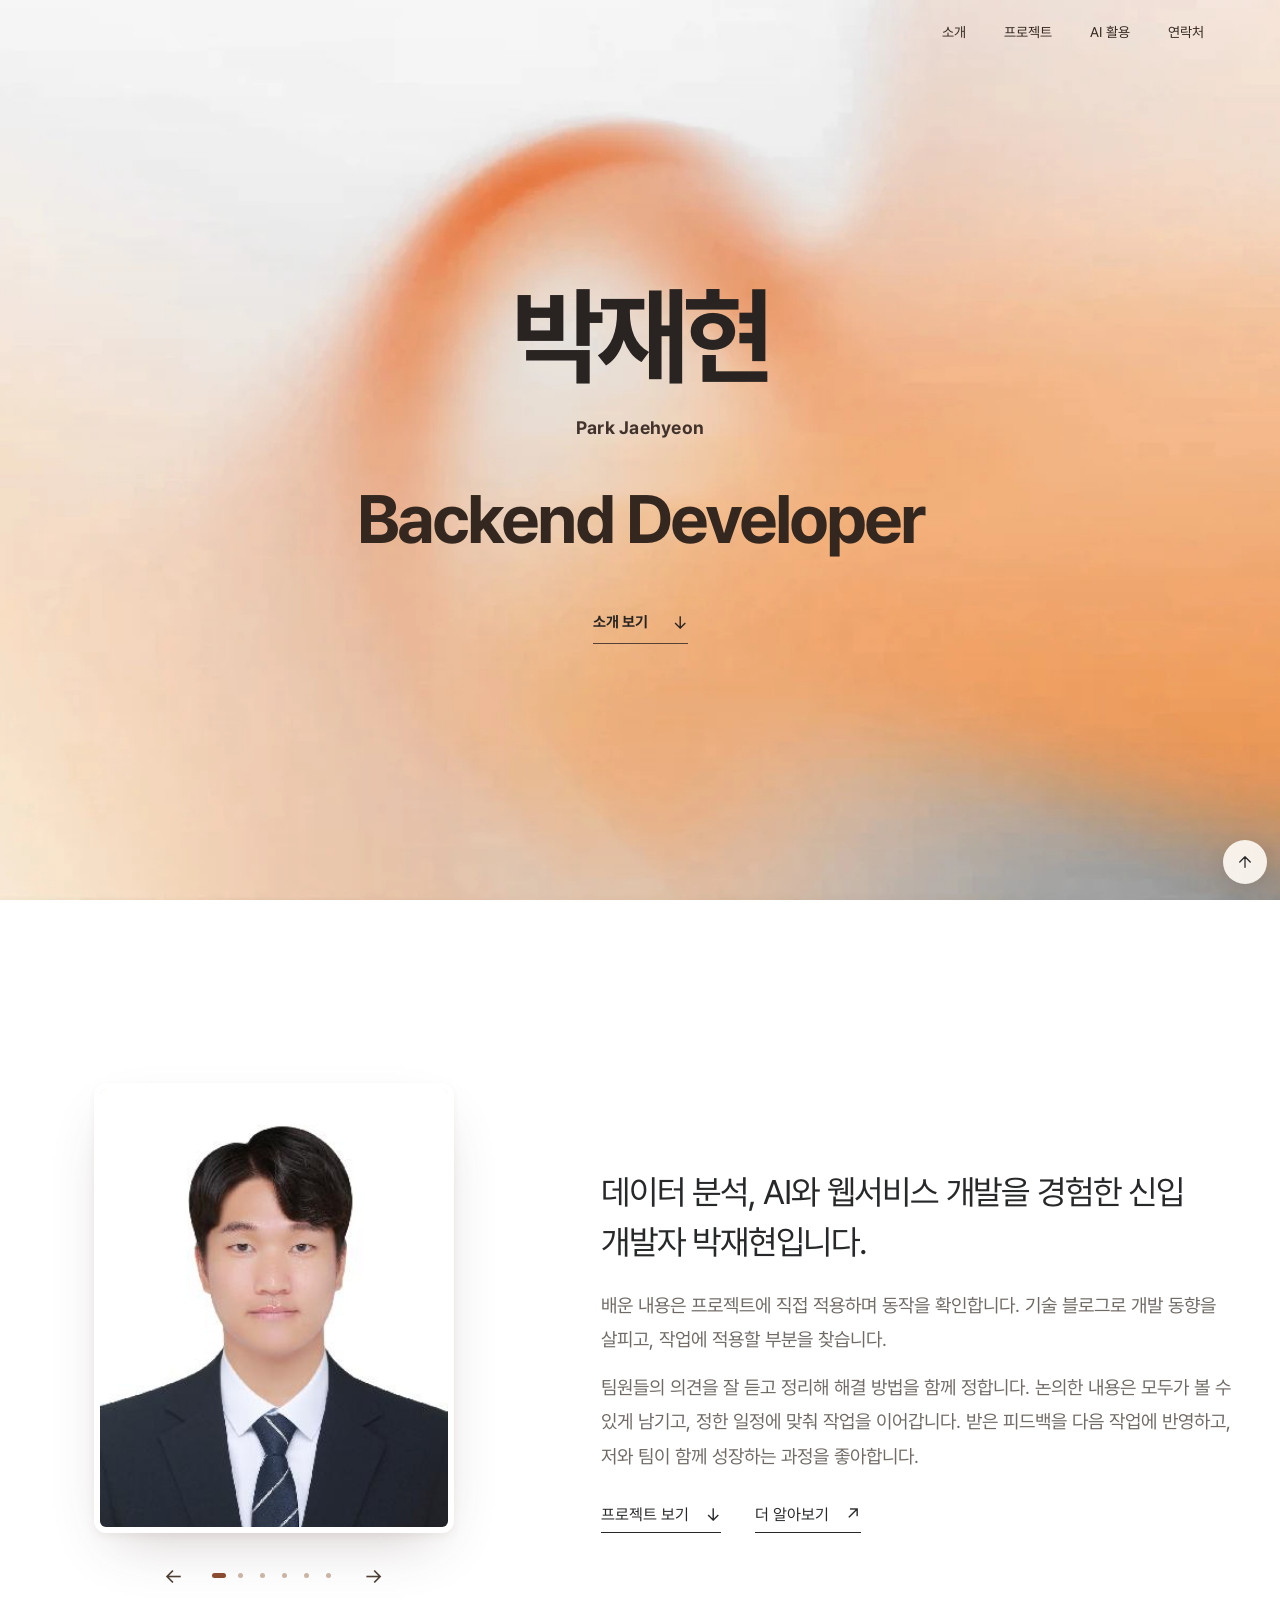
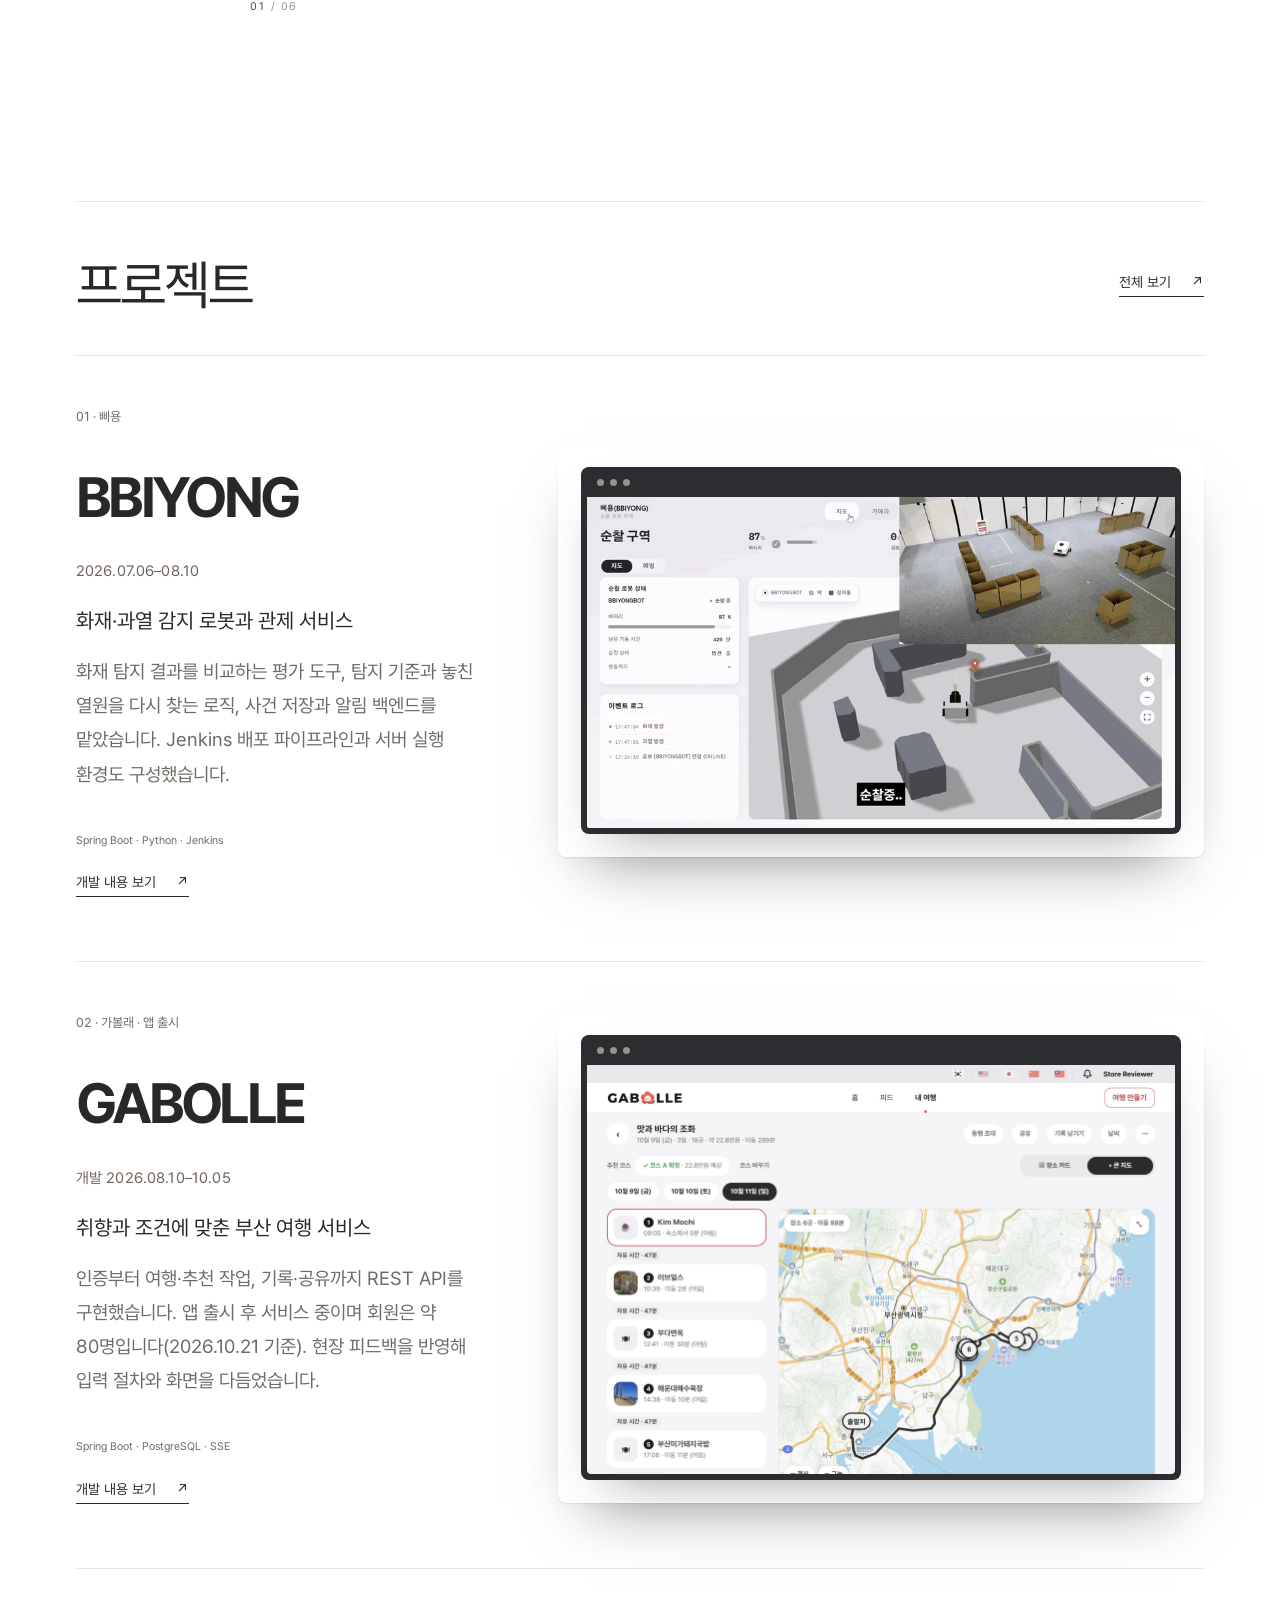
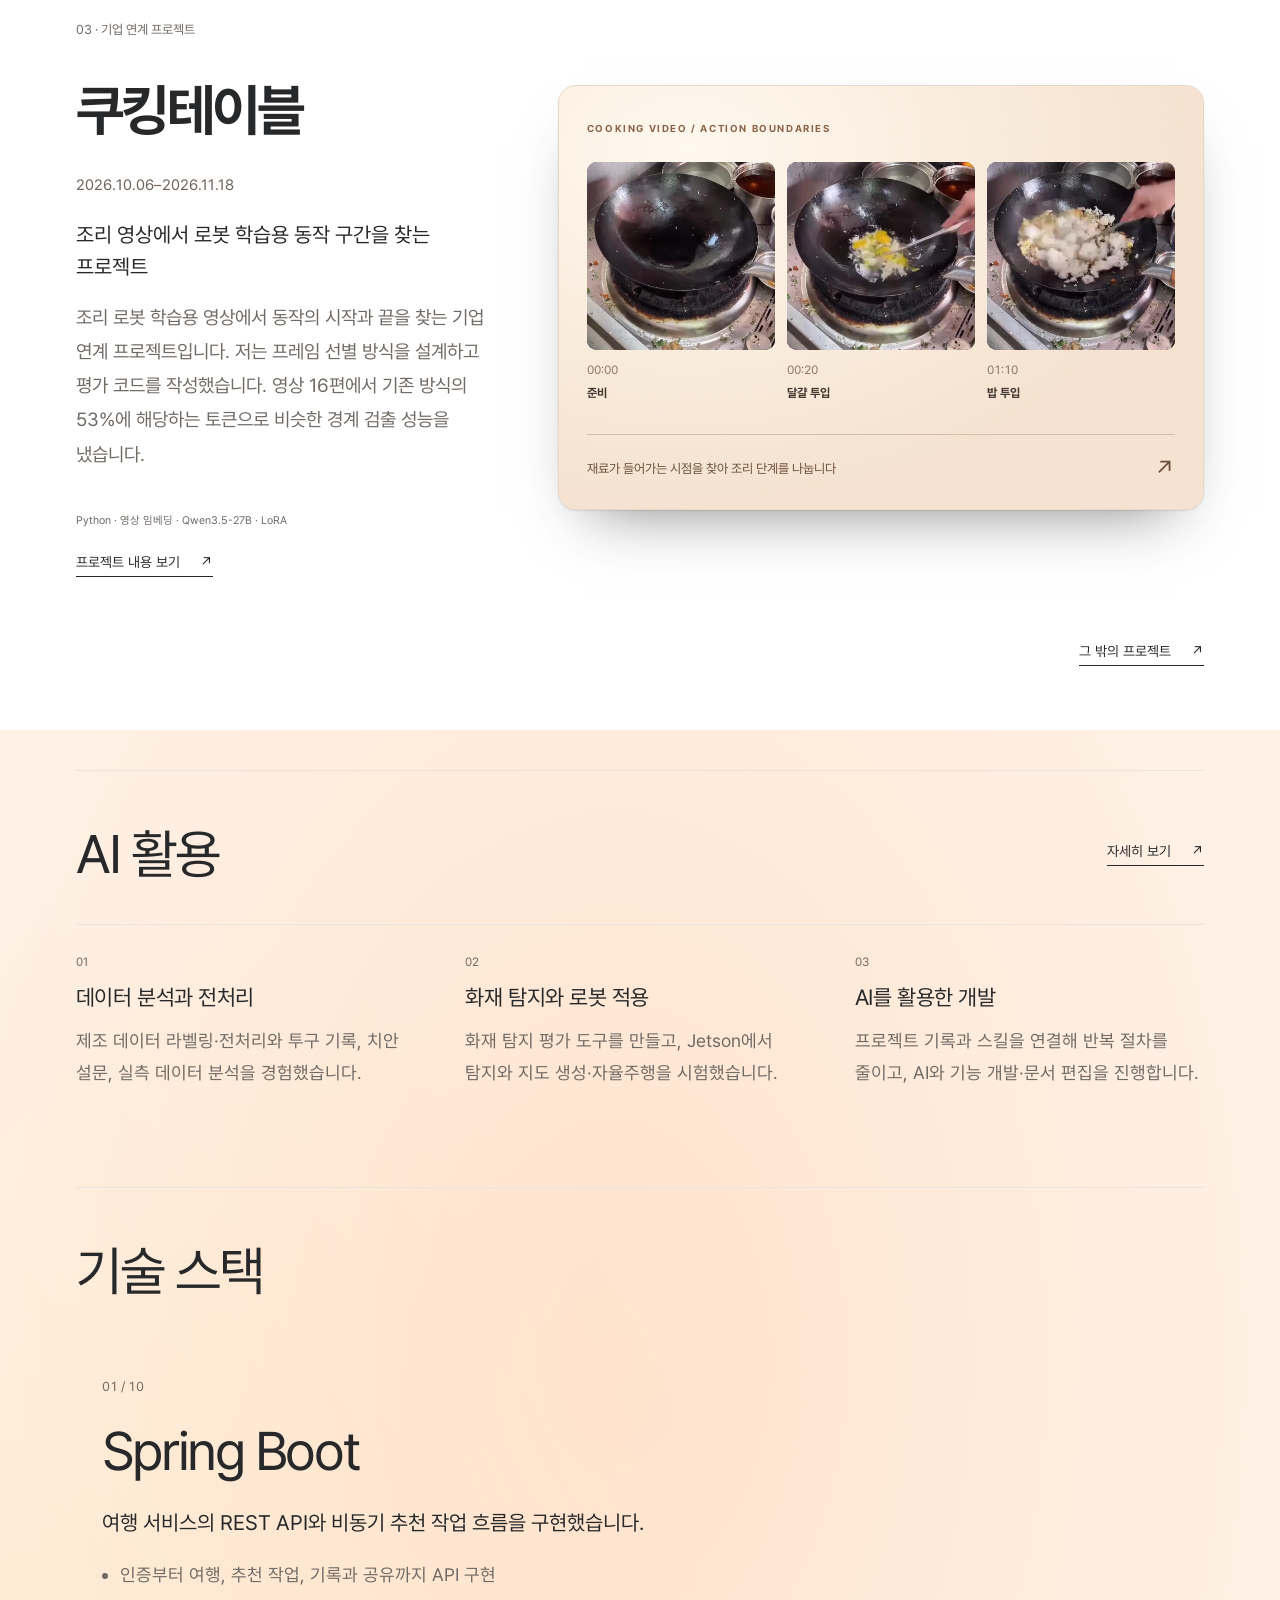
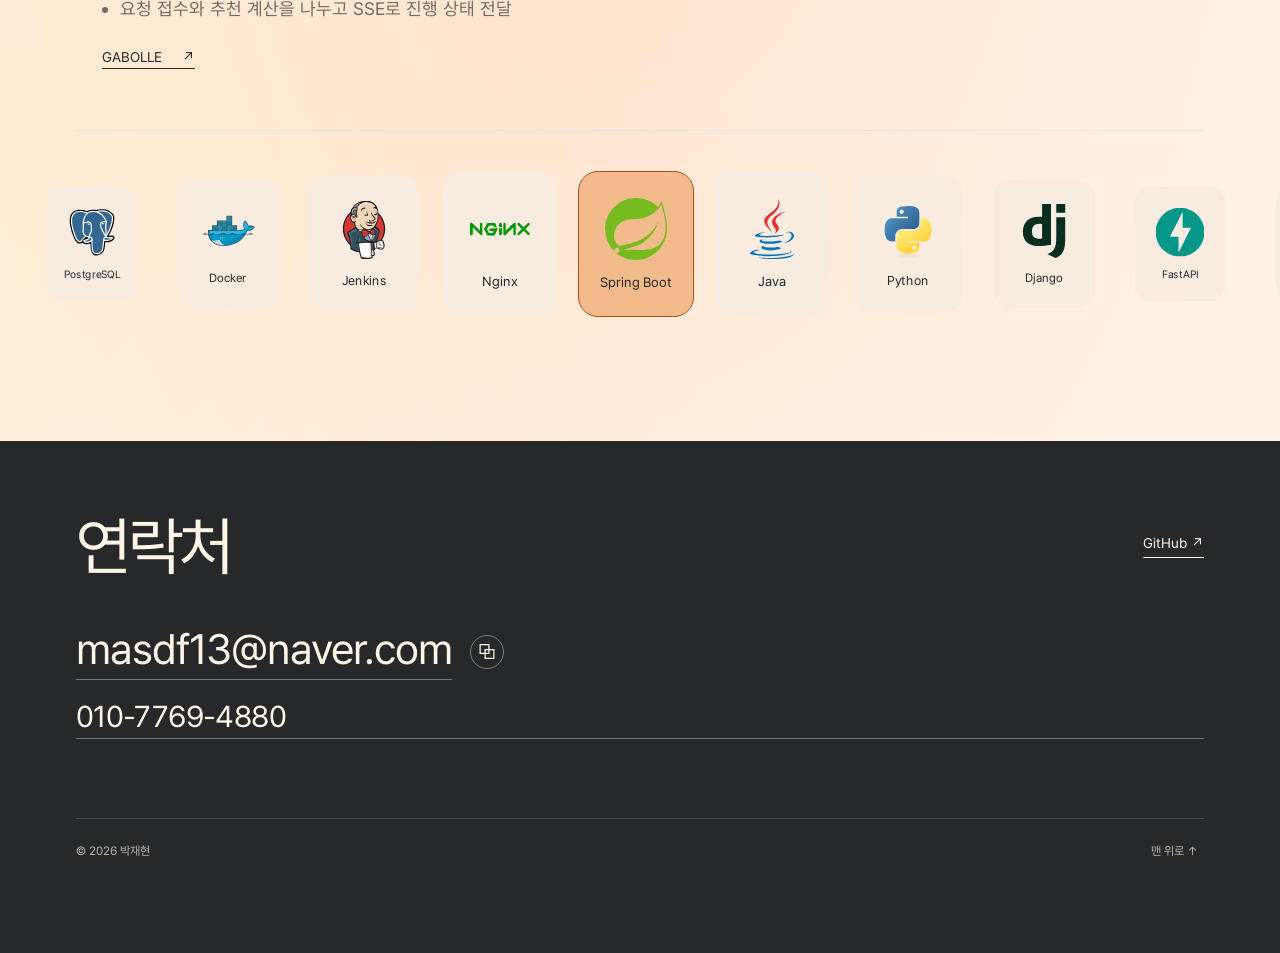
==== commit bde6aeed: "Animate comparison bars as they enter the viewport" ====
--- a/index.html
+++ b/index.html
@@ -13,7 +13,7 @@
 <link rel="preload" href="assets/hero-reference-poster.webp?v=8dea8426" as="image" fetchpriority="high">
 <link rel="preload" href="assets/fonts/Pretendard-Regular.woff2?v=d67ec856" as="font" type="font/woff2" crossorigin>
 <link rel="icon" href="favicon.svg" type="image/svg+xml">
-<script src="app.js?v=05c17c1d" defer>
+<script src="app.js?v=87512a7f" defer>
 </script>
 <script src="media-playback.js?v=0217169f" defer></script>
 <script src="intro-gallery.js?v=da1d9aaf" defer></script>
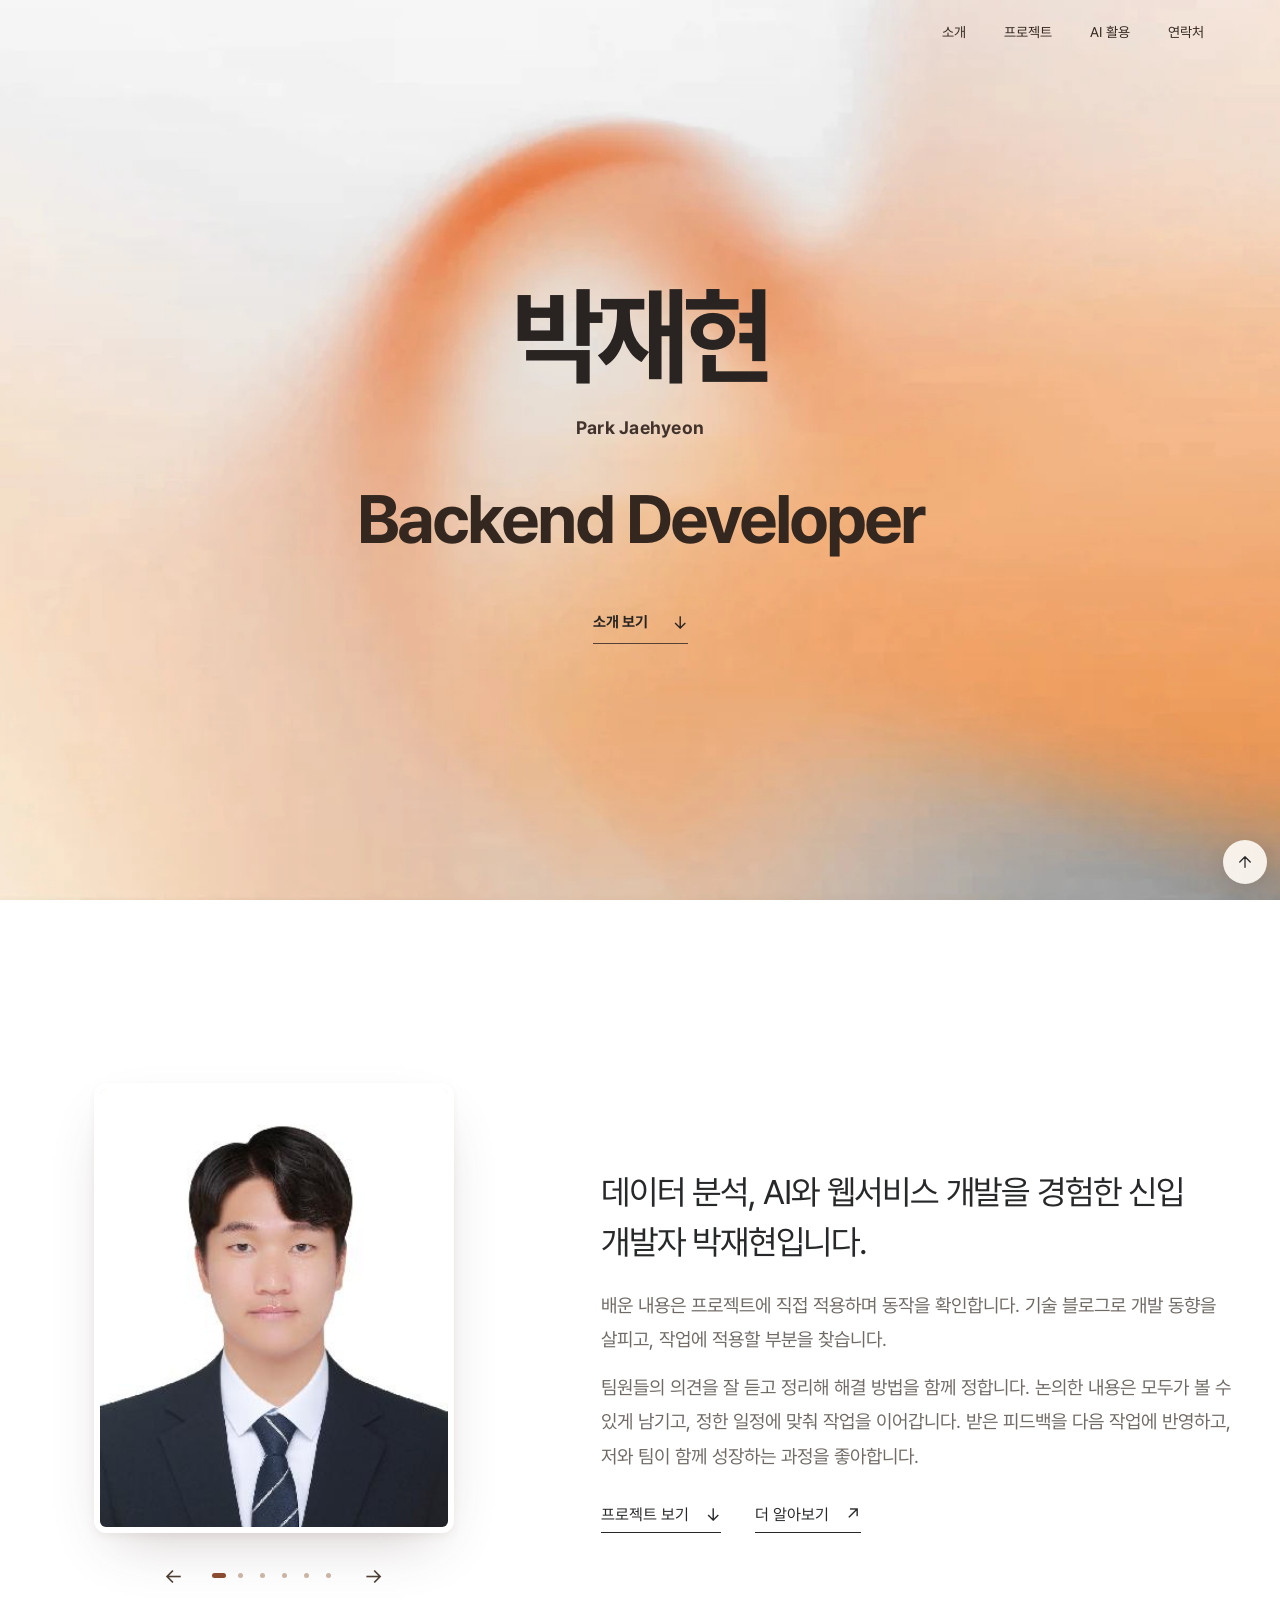
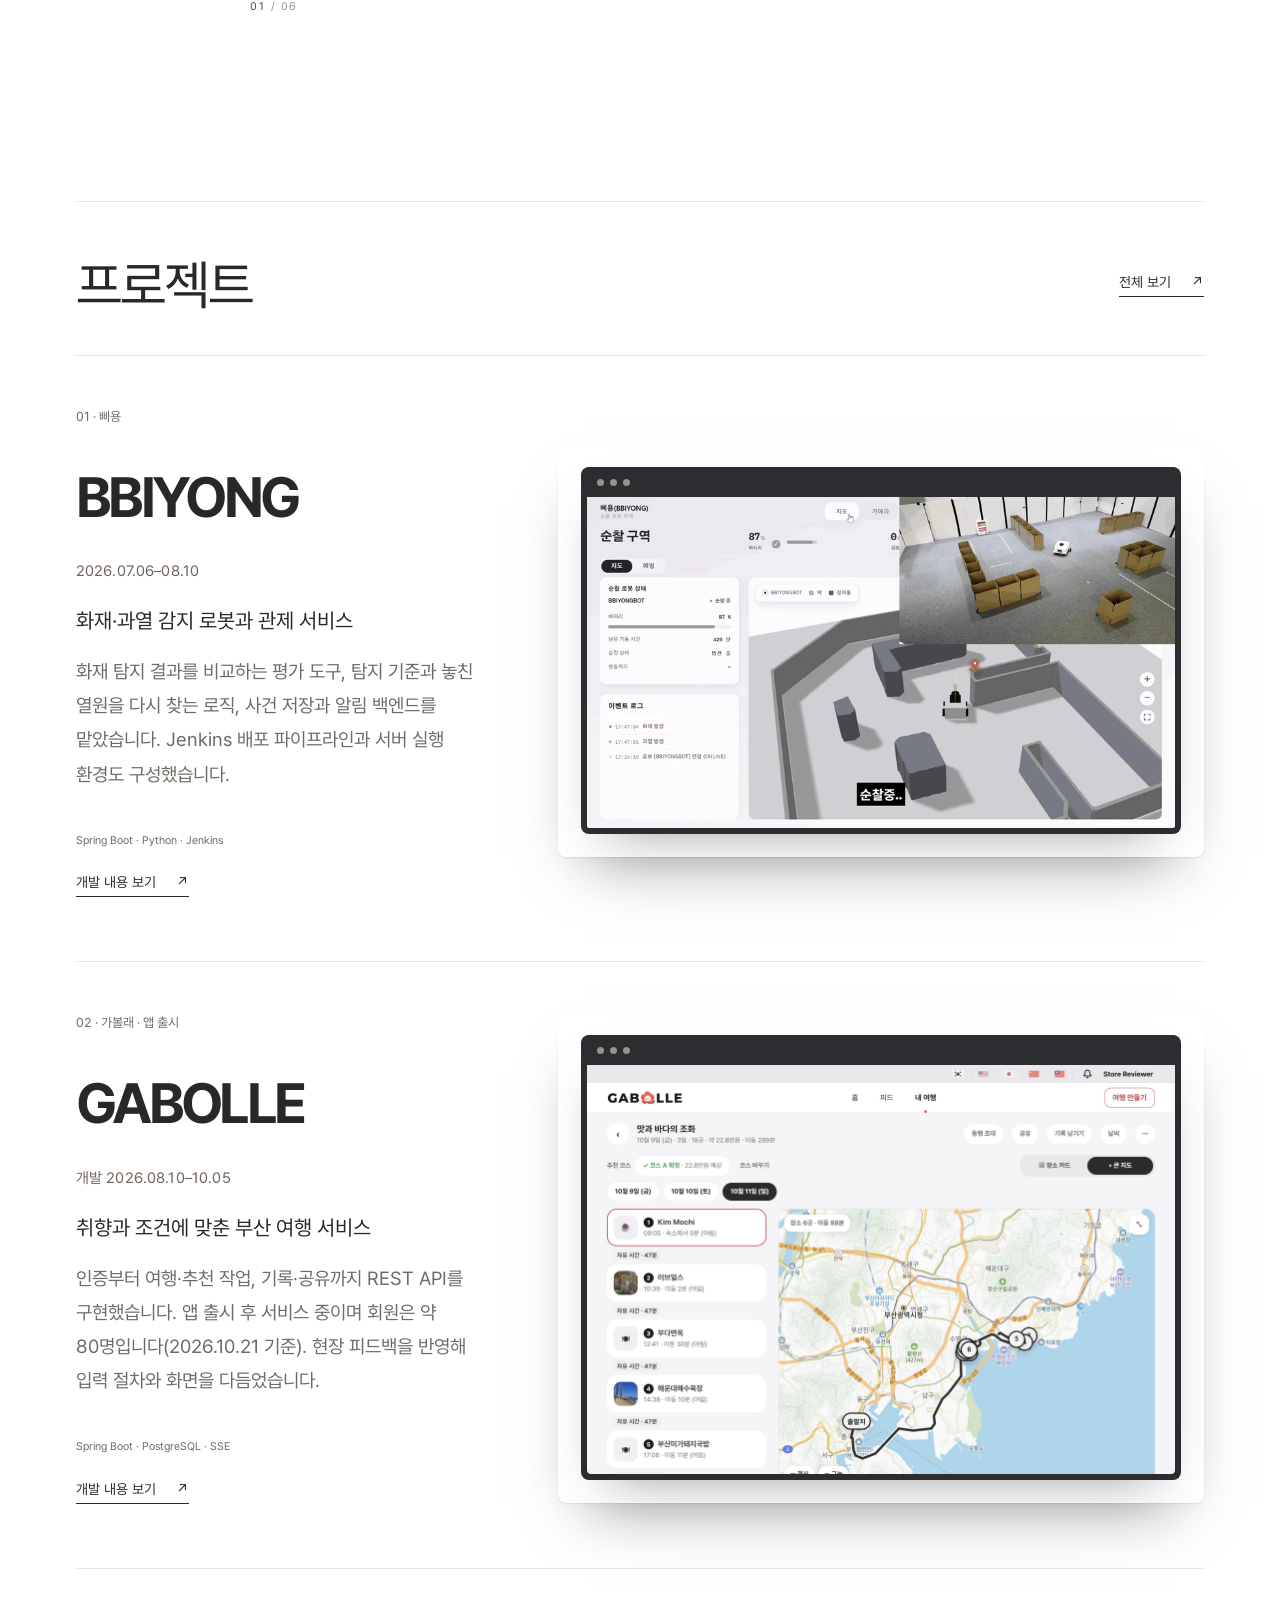
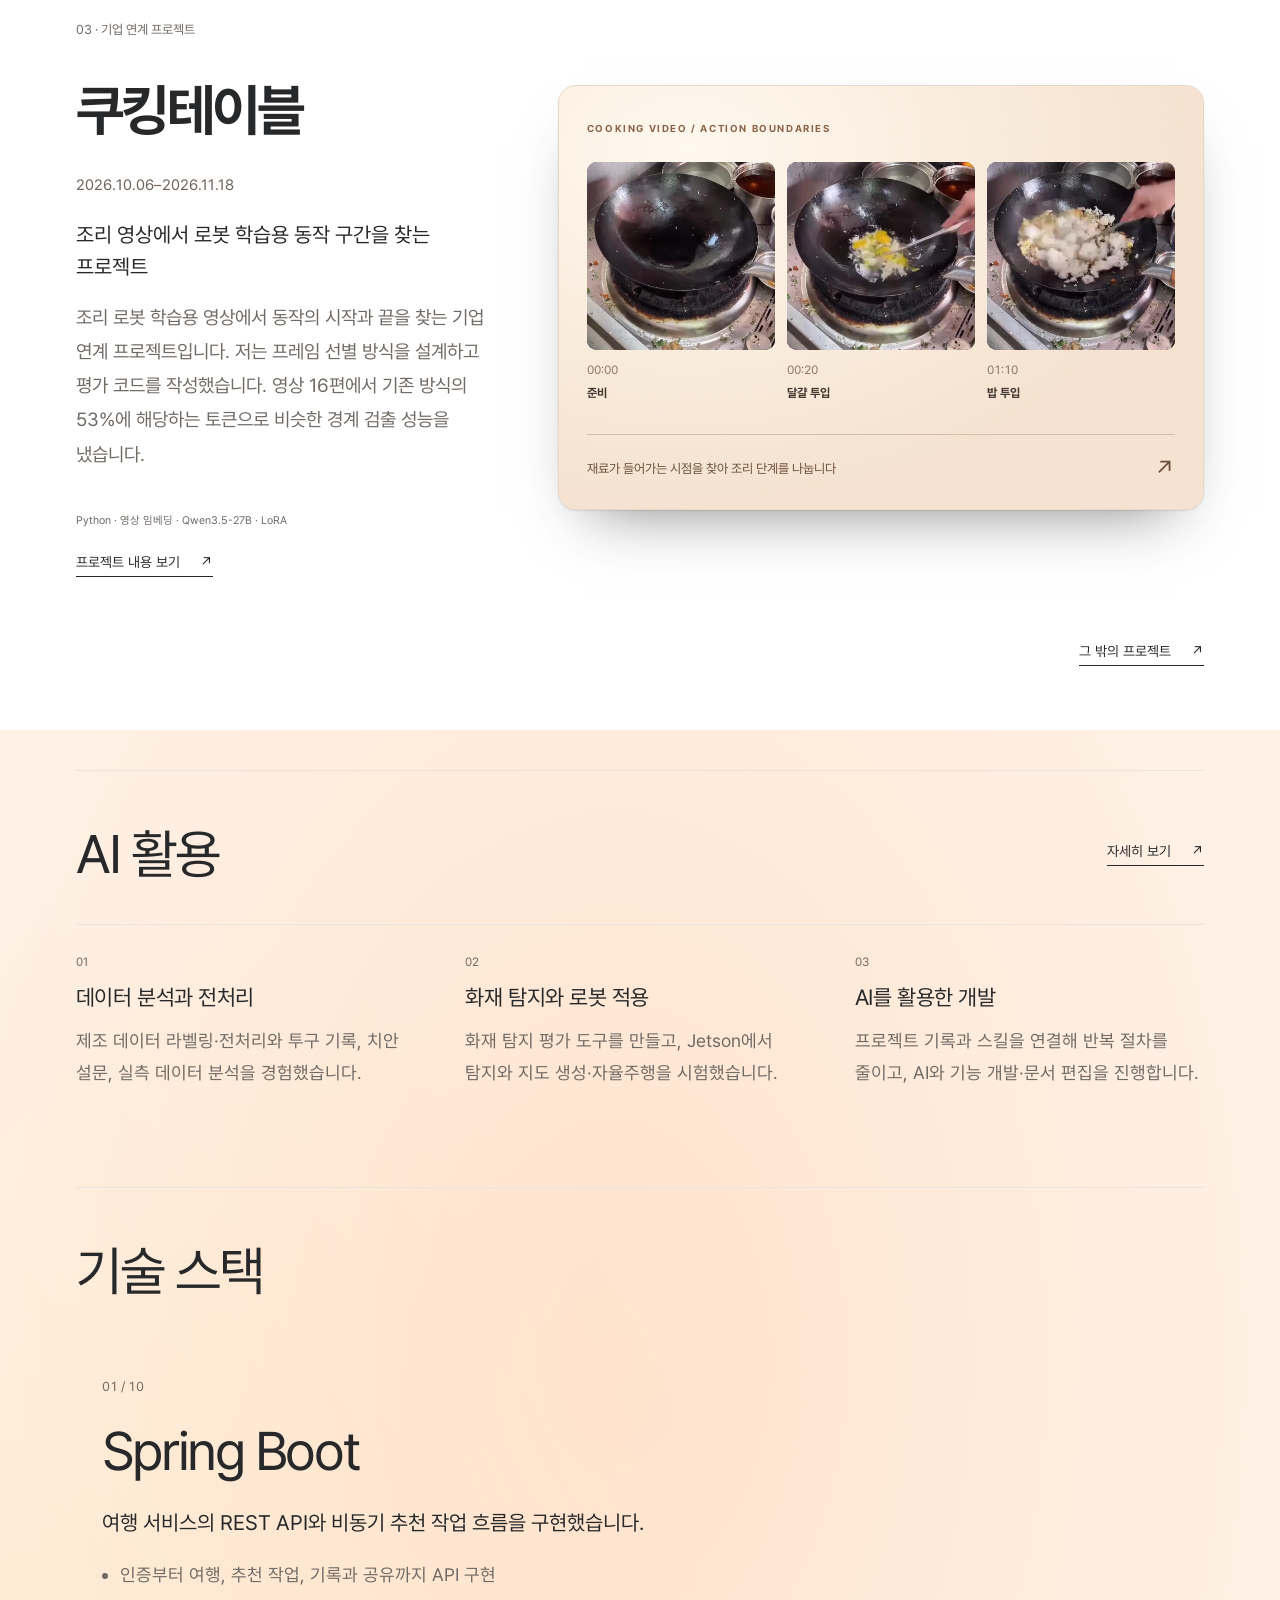
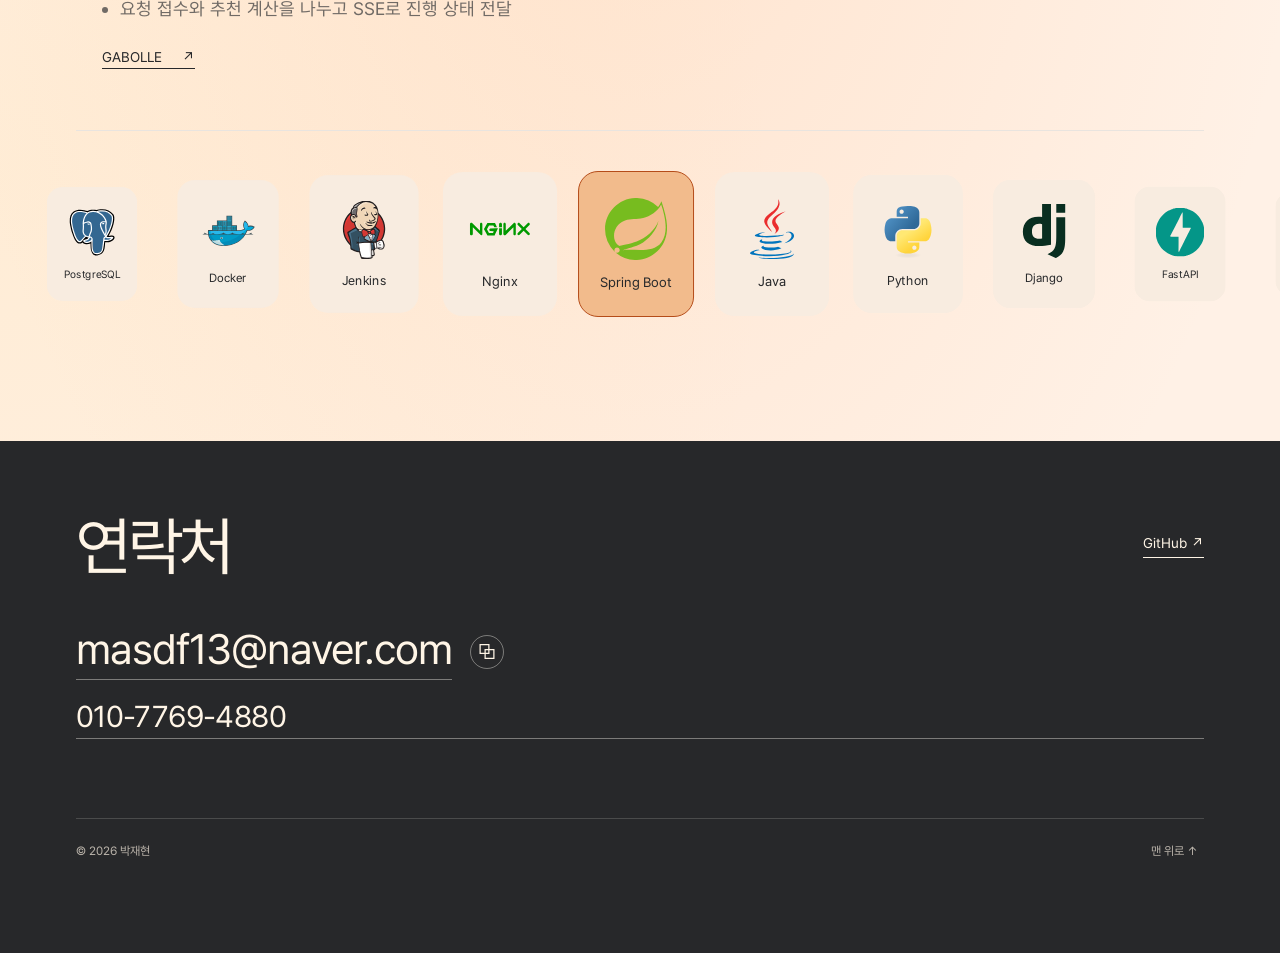
==== commit 2d1fdf32: "Explain CookingTable results and simplify GABOLLE storage case" ====
--- a/index.html
+++ b/index.html
@@ -19,7 +19,7 @@
 <script src="intro-gallery.js?v=da1d9aaf" defer></script>
 <script src="portfolio-v6.js?v=b88d1683" defer></script>
 <script src="page-navigation.js?v=abc9b69f" defer></script>
-<link rel="stylesheet" href="site.css?v=8cb0ec14">
+<link rel="stylesheet" href="site.css?v=0f50bb1f">
 </head>
 <body class="home">
 <a class="skip-link" href="#main">본문으로 바로가기</a>
--- a/site.css
+++ b/site.css
@@ -1770,7 +1770,8 @@
   border-radius: clamp(19px, 2.4vw, 32px);
 }
 
-.recipick-gallery .phone-frame img {
+.recipick-gallery .phone-frame img,
+.recipick-gallery .phone-frame .demo-video {
   display: block;
   height: auto;
   object-fit: contain;
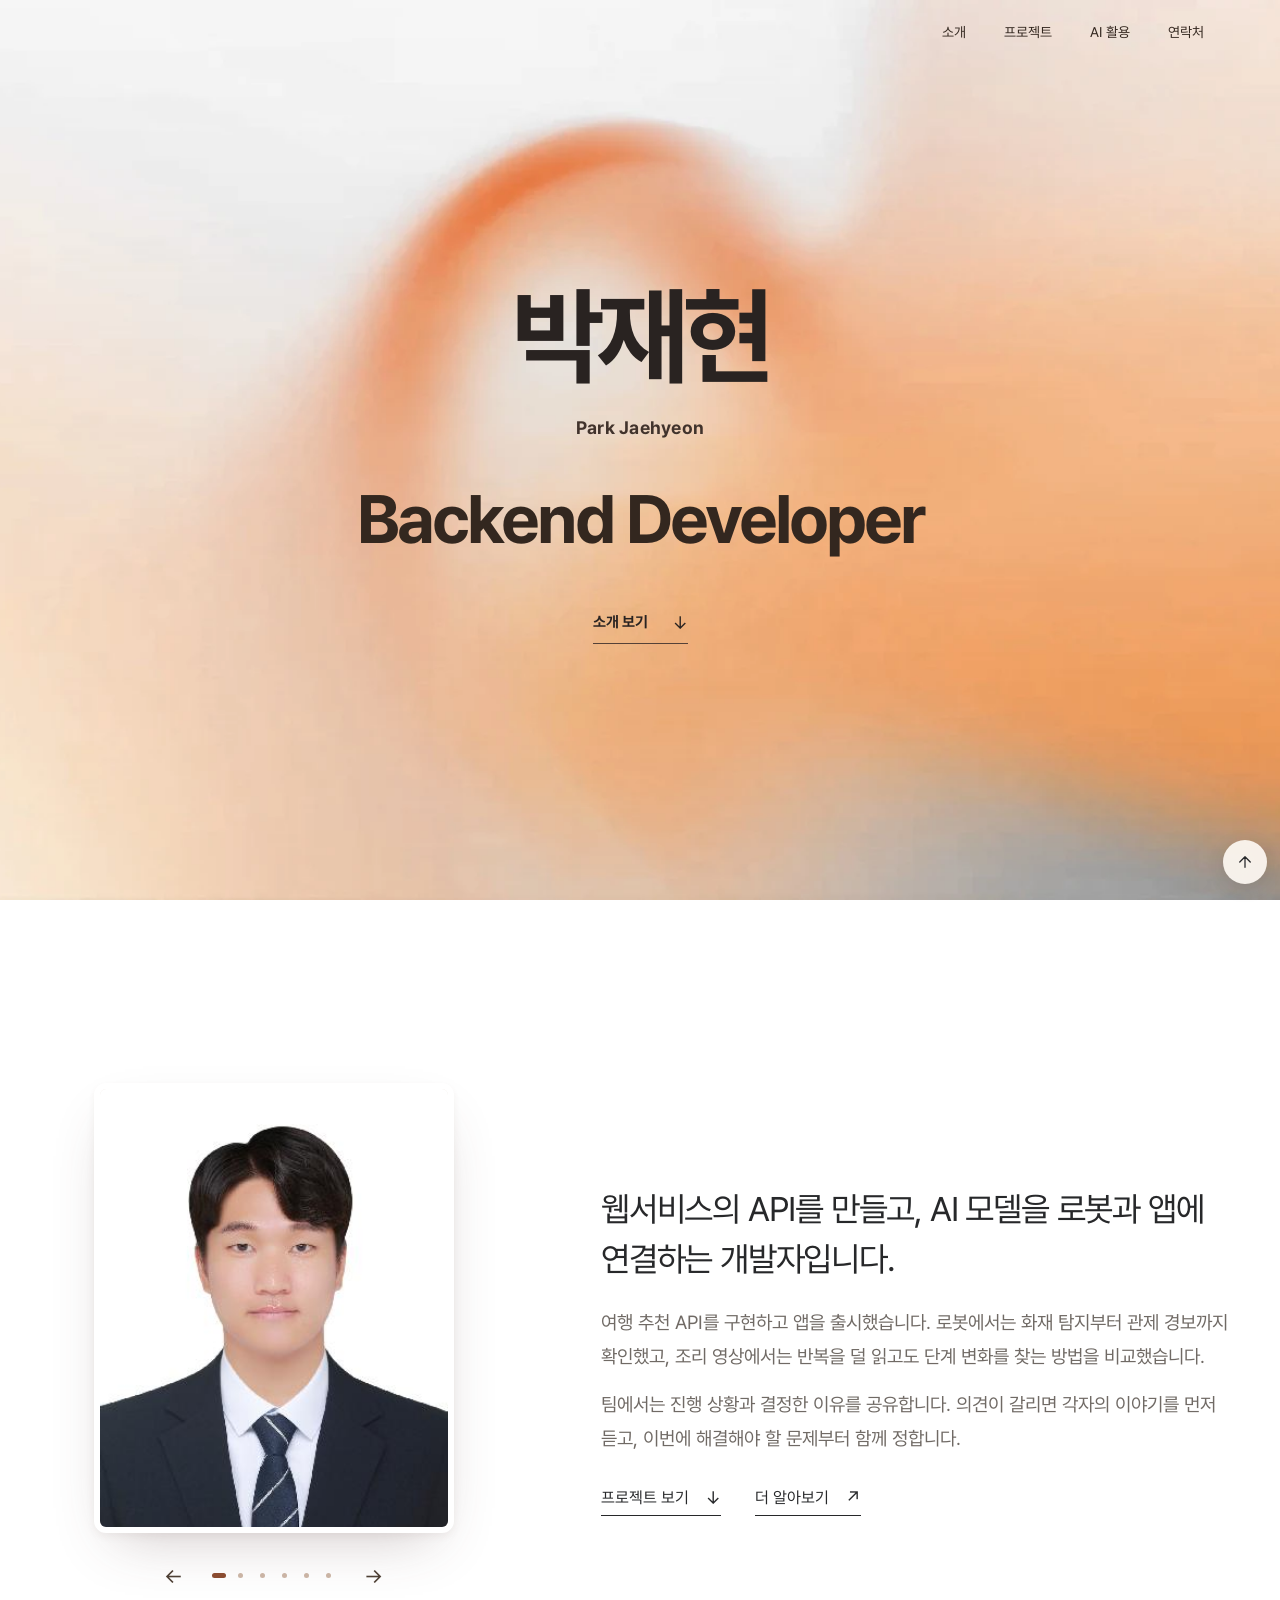
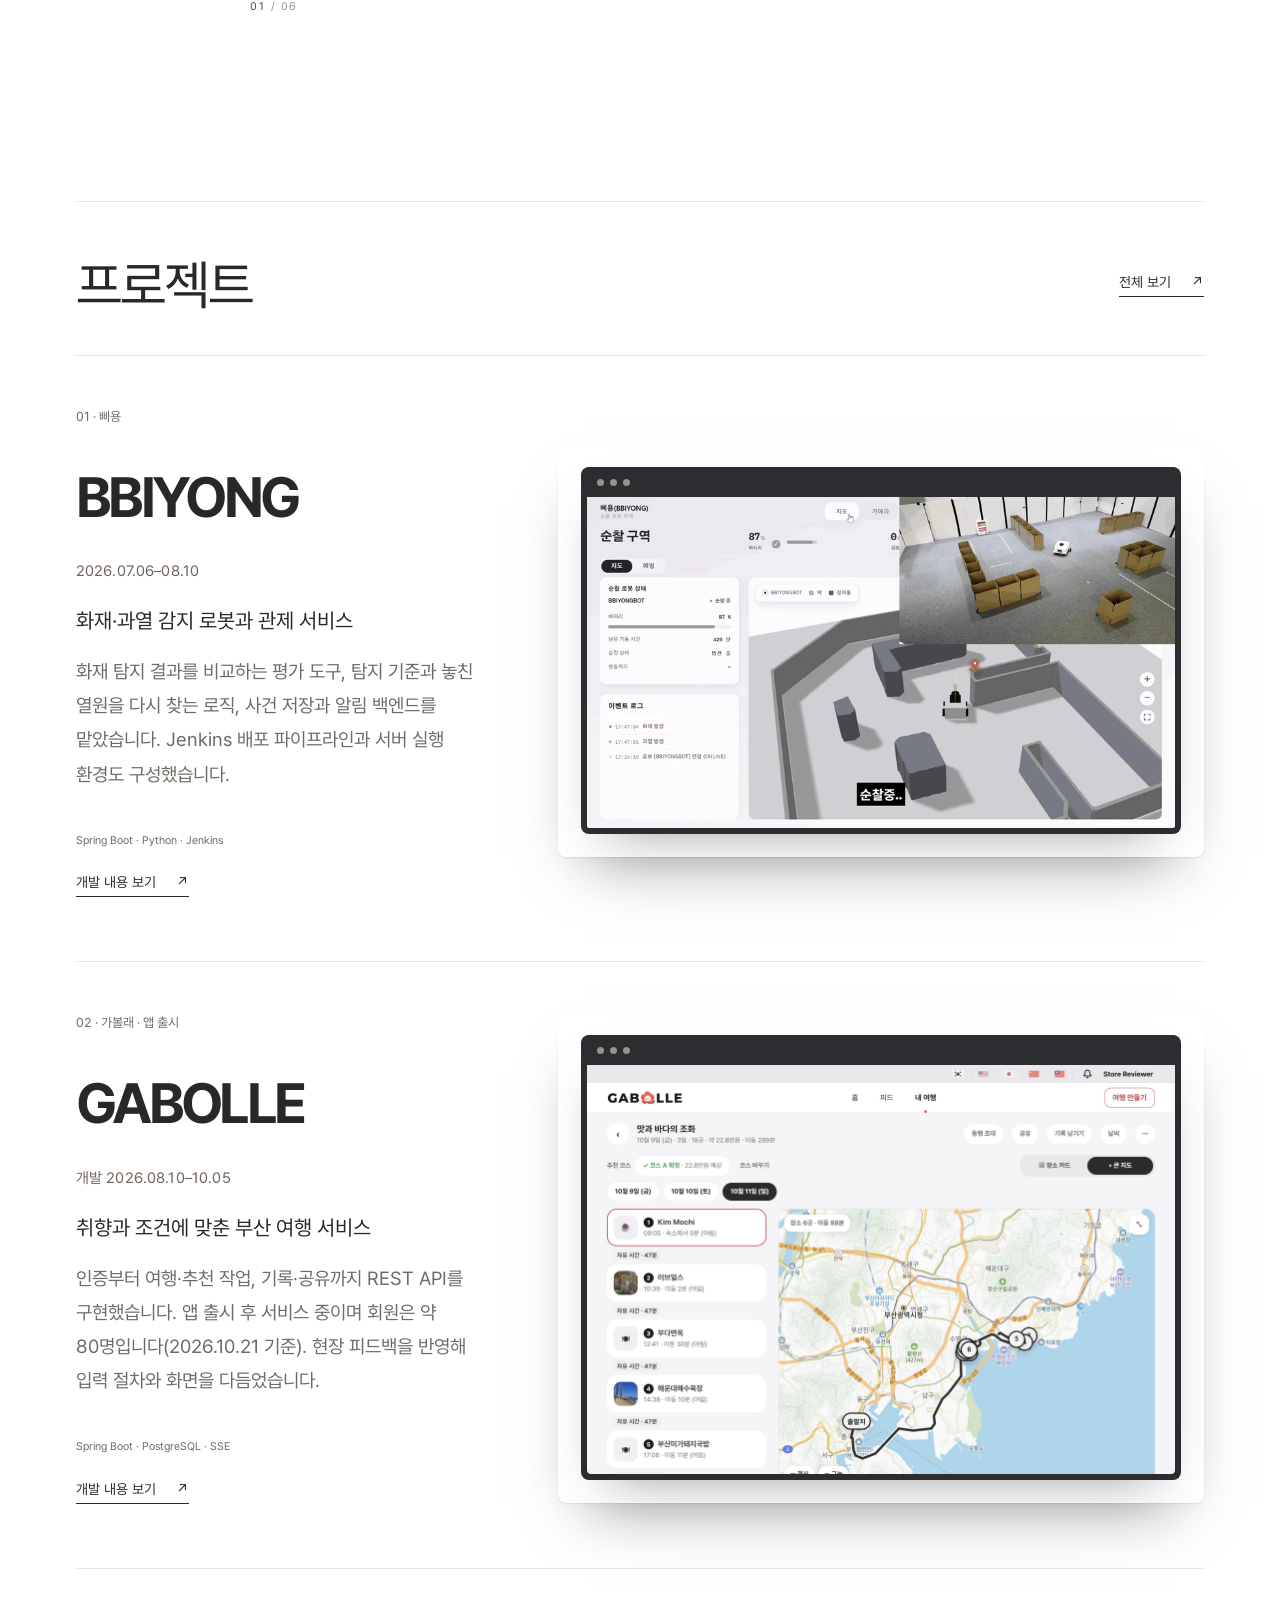
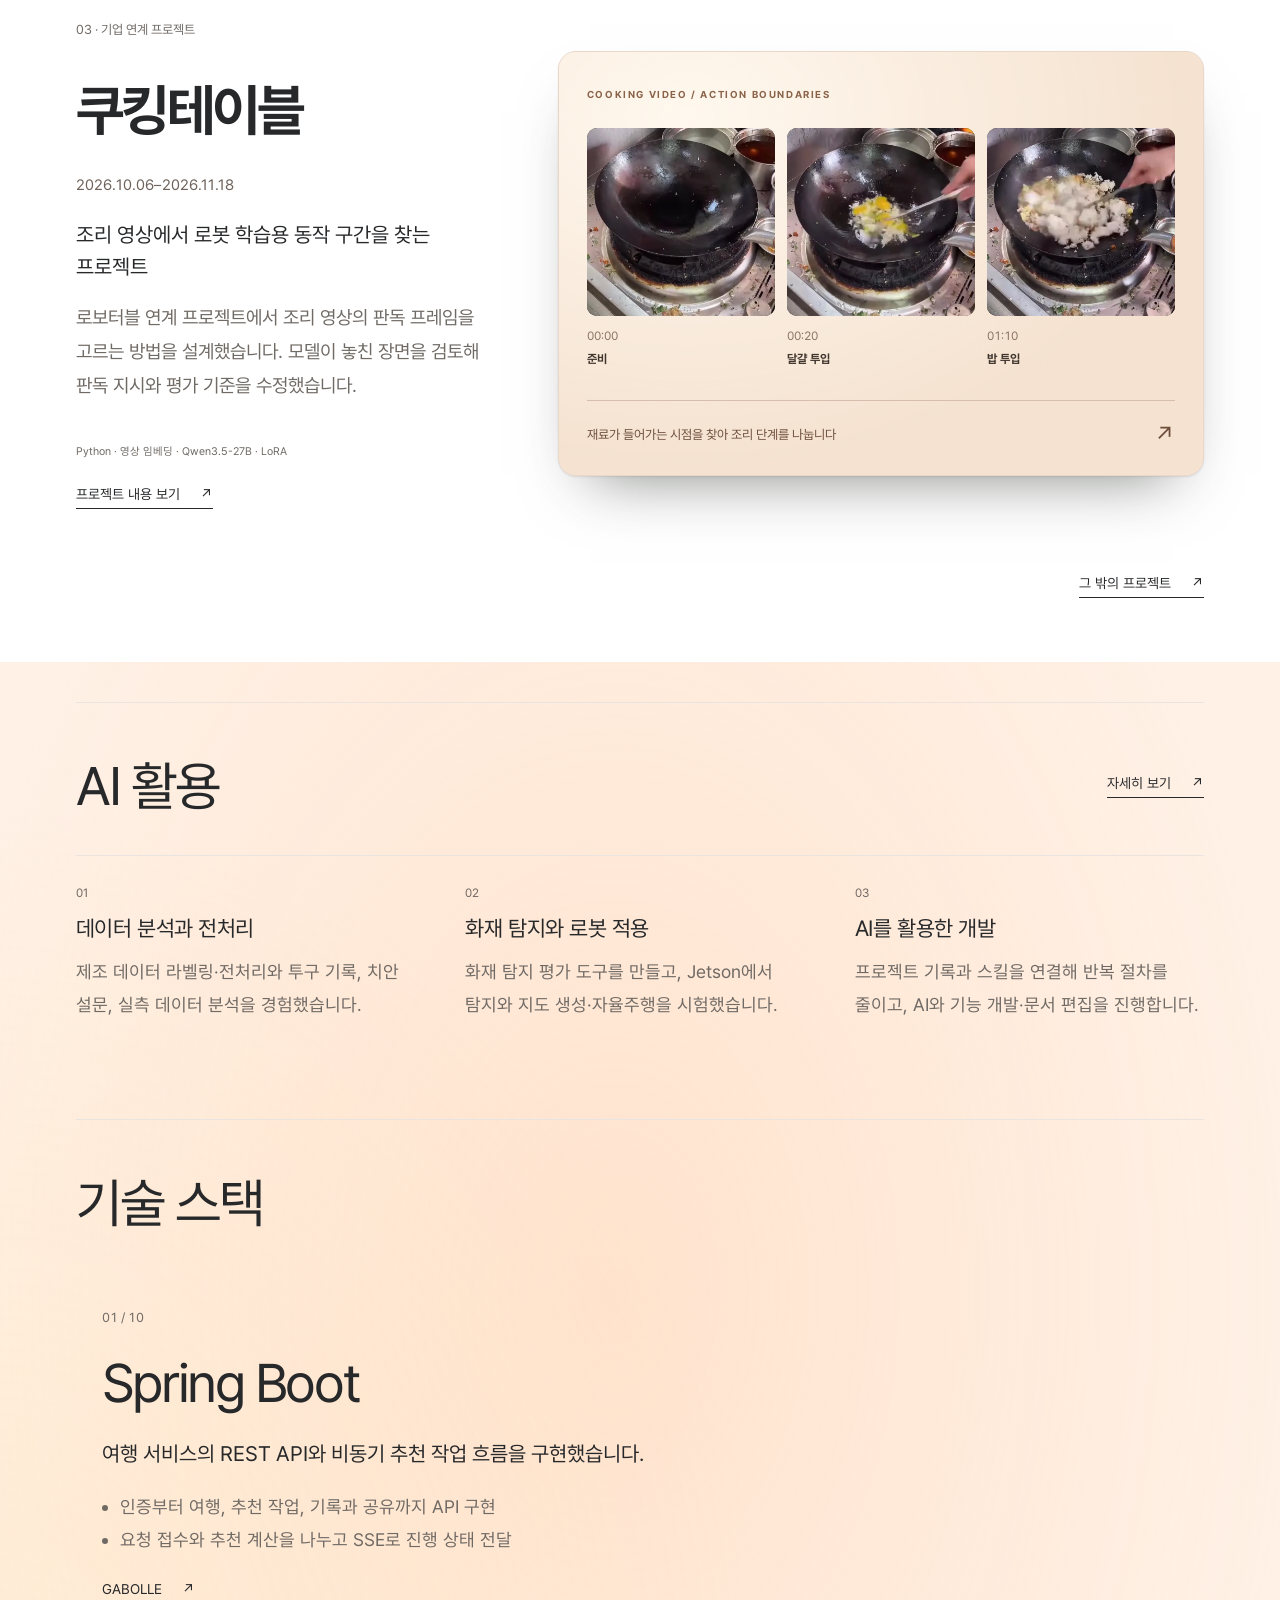
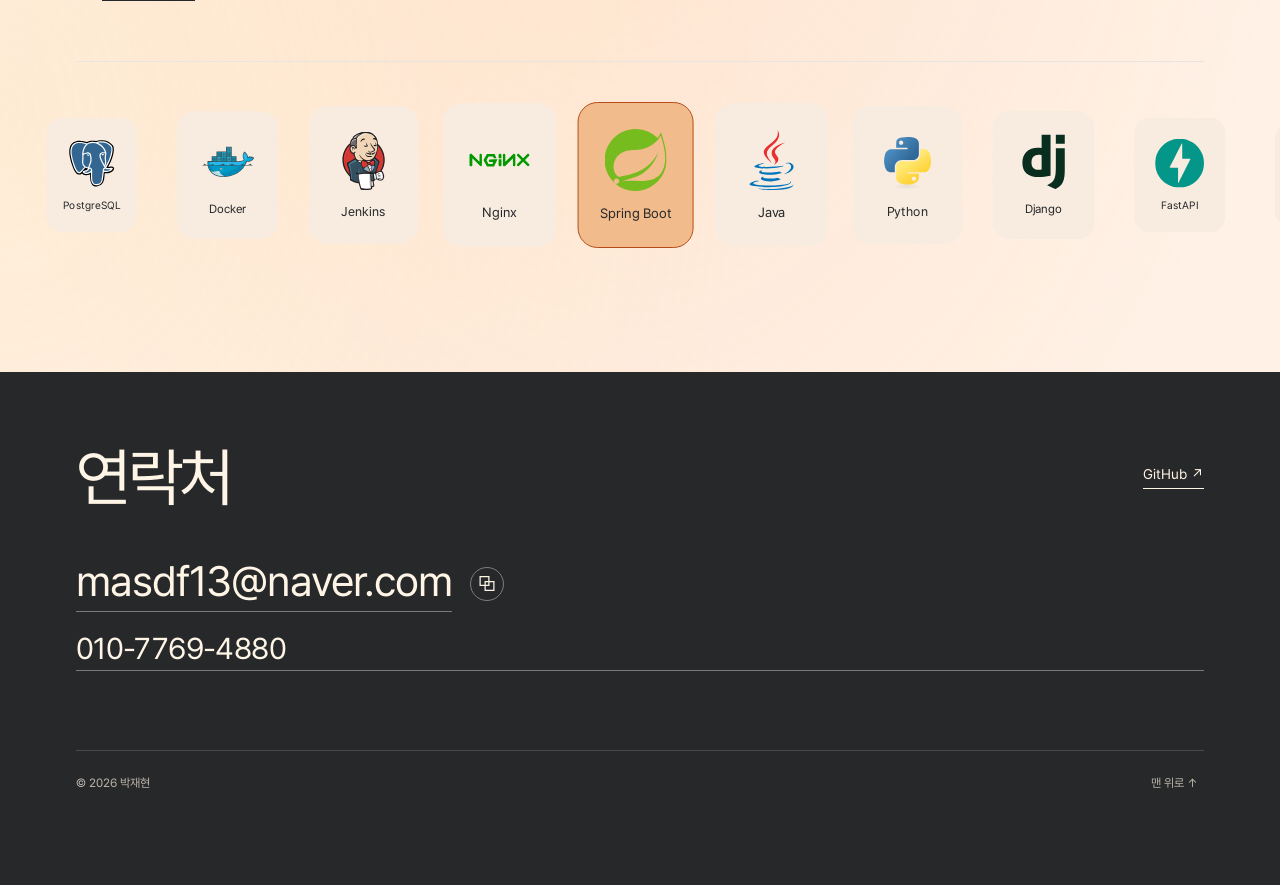
==== commit 7834ba57: "Center developer portfolio on project decisions and contributions" ====
--- a/index.html
+++ b/index.html
@@ -54,9 +54,9 @@
 <div class="intro-photo-controls"><button class="photo-prev" type="button" aria-label="이전 사진">←</button><div class="intro-photo-dots"><button type="button" data-photo-index="0" aria-label="박재현" aria-current="true"><span></span></button><button type="button" data-photo-index="1" aria-label="FLY ASIA 창업박람회"><span></span></button><button type="button" data-photo-index="2" aria-label="등산과 여행"><span></span></button><button type="button" data-photo-index="3" aria-label="삼성청년SW·AI아카데미"><span></span></button><button type="button" data-photo-index="4" aria-label="탐험"><span></span></button><button type="button" data-photo-index="5" aria-label="GABOLLE 앱 출시"><span></span></button></div><button class="photo-next" type="button" aria-label="다음 사진">→</button></div>
 <p class="intro-photo-count" aria-live="polite"><span>01</span> / 06</p>
 </div>
-<div class="intro-copy"><h2 class="intro-lead">데이터 분석, AI와 웹서비스 개발을 경험한 신입 개발자 박재현입니다.</h2>
-<p class="intro-body">배운 내용은 프로젝트에 직접 적용하며 동작을 확인합니다. 기술 블로그로 개발 동향을 살피고, 작업에 적용할 부분을 찾습니다.</p>
-<p class="intro-body">팀원들의 의견을 잘 듣고 정리해 해결 방법을 함께 정합니다. 논의한 내용은 모두가 볼 수 있게 남기고, 정한 일정에 맞춰 작업을 이어갑니다. 받은 피드백을 다음 작업에 반영하고, 저와 팀이 함께 성장하는 과정을 좋아합니다.</p>
+<div class="intro-copy"><h2 class="intro-lead">웹서비스의 API를 만들고, AI 모델을 로봇과 앱에 연결하는 개발자입니다.</h2>
+<p class="intro-body">여행 추천 API를 구현하고 앱을 출시했습니다. 로봇에서는 화재 탐지부터 관제 경보까지 확인했고, 조리 영상에서는 반복을 덜 읽고도 단계 변화를 찾는 방법을 비교했습니다.</p>
+<p class="intro-body">팀에서는 진행 상황과 결정한 이유를 공유합니다. 의견이 갈리면 각자의 이야기를 먼저 듣고, 이번에 해결해야 할 문제부터 함께 정합니다.</p>
 <div class="intro-links"><a class="text-link" href="#selected-work">프로젝트 보기 <span aria-hidden="true">↓</span></a><a class="text-link" href="about.html">더 알아보기 <span aria-hidden="true">↗</span></a></div>
 </div></div></section>
 
@@ -111,7 +111,7 @@
 <h3><a href="vlm.html">쿠킹테이블</a></h3>
 <p class="project-period"><time datetime="2026-10-06">2026.10.06</time>–<time datetime="2026-11-18">2026.11.18</time></p>
 <p class="work-subtitle">조리 영상에서 로봇 학습용 동작 구간을 찾는 프로젝트</p>
-<p class="work-description">조리 로봇 학습용 영상에서 동작의 시작과 끝을 찾는 기업 연계 프로젝트입니다. 저는 프레임 선별 방식을 설계하고 평가 코드를 작성했습니다. 영상 16편에서 기존 방식의 53%에 해당하는 토큰으로 비슷한 경계 검출 성능을 냈습니다.</p>
+<p class="work-description">로보터블 연계 프로젝트에서 조리 영상의 판독 프레임을 고르는 방법을 설계했습니다. 모델이 놓친 장면을 검토해 판독 지시와 평가 기준을 수정했습니다.</p>
 <div class="work-meta"><span>Python · 영상 임베딩 · Qwen3.5-27B · LoRA</span></div>
 <a class="text-link work-open" href="vlm.html">프로젝트 내용 보기 <span aria-hidden="true">↗</span></a>
 </div>
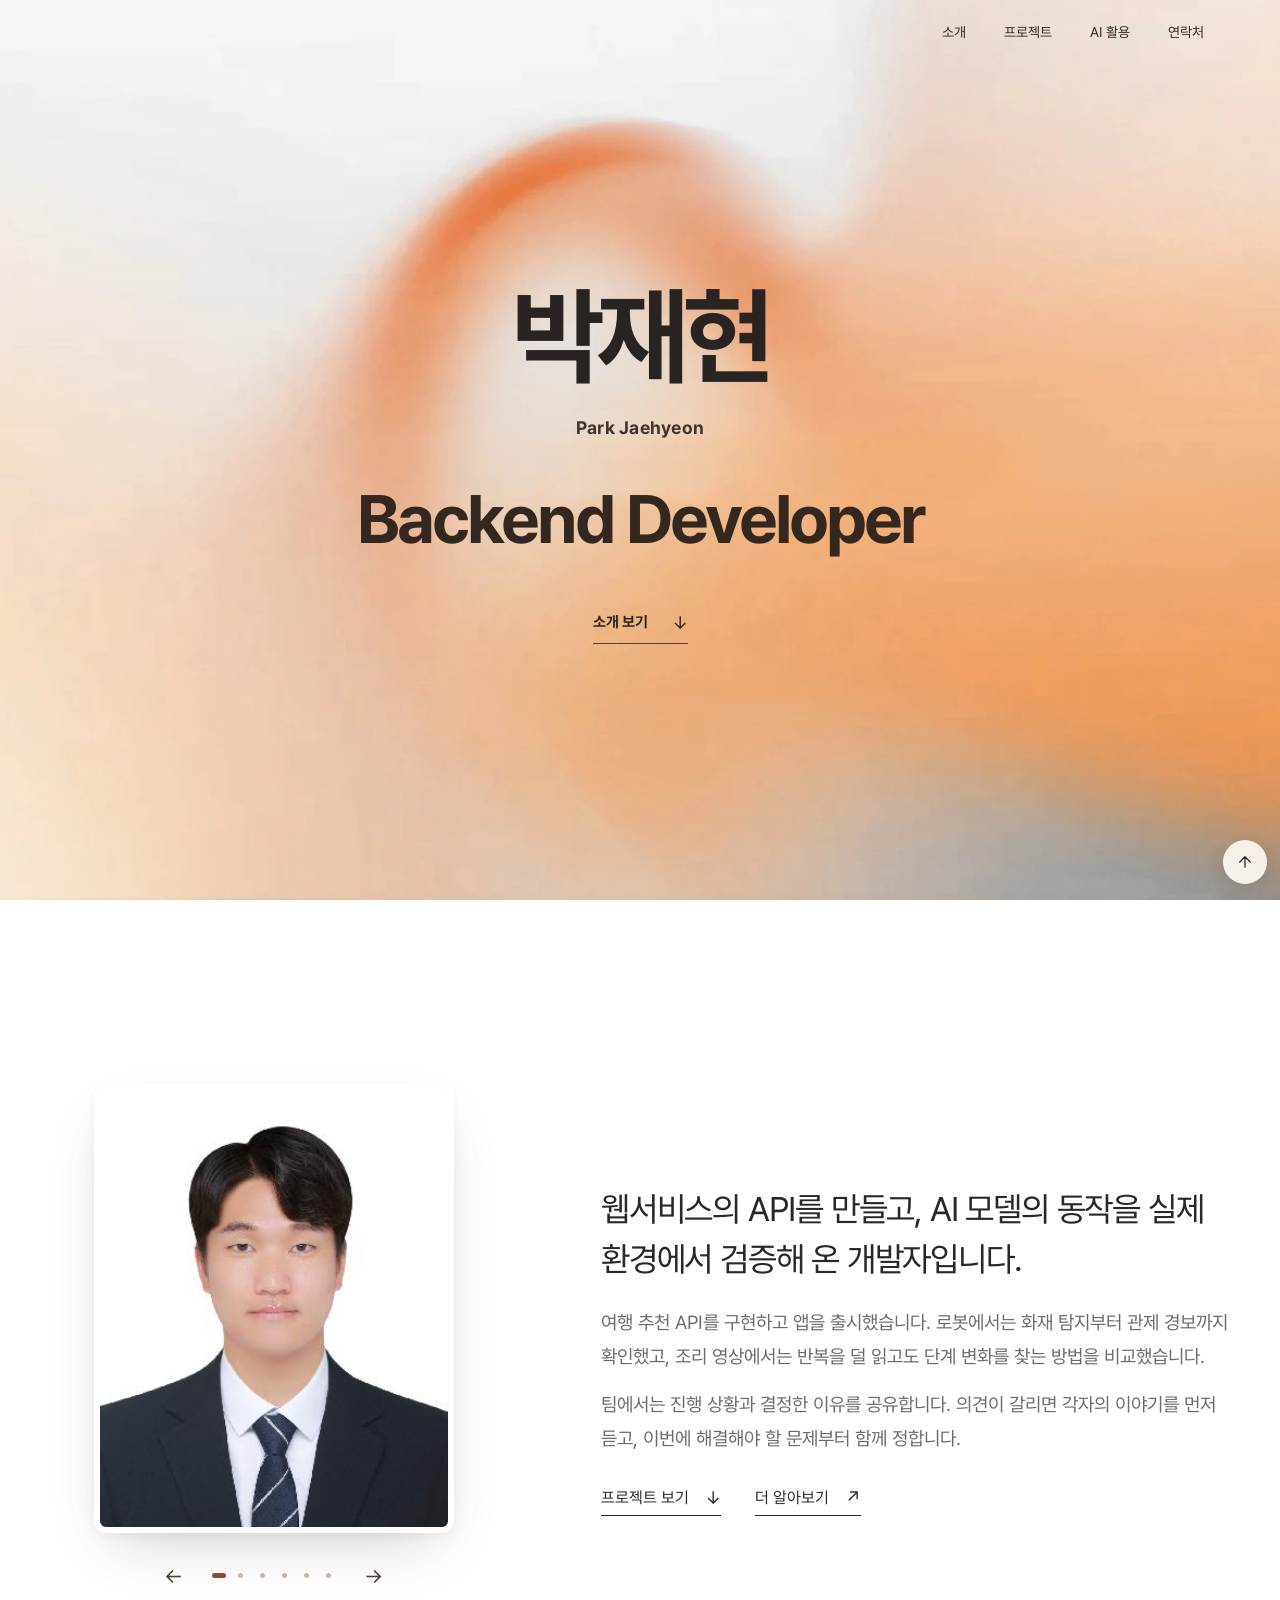
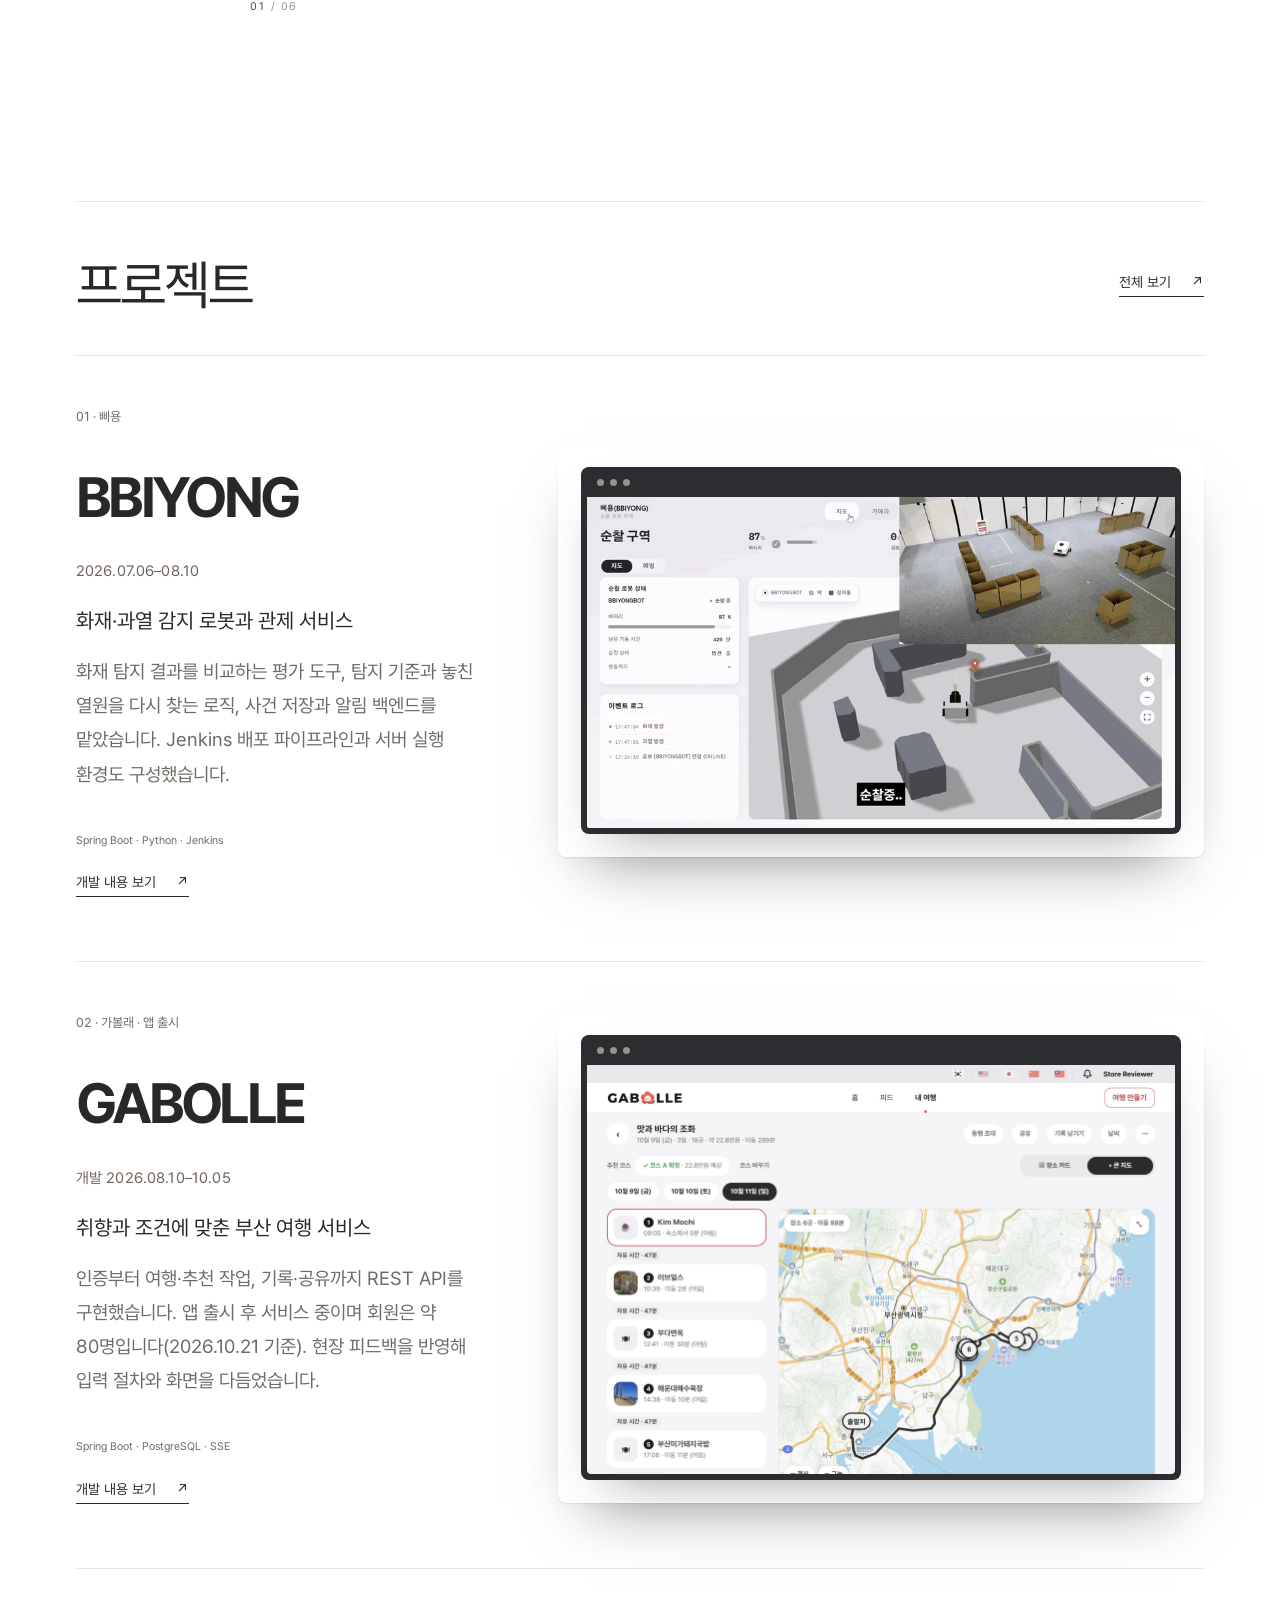
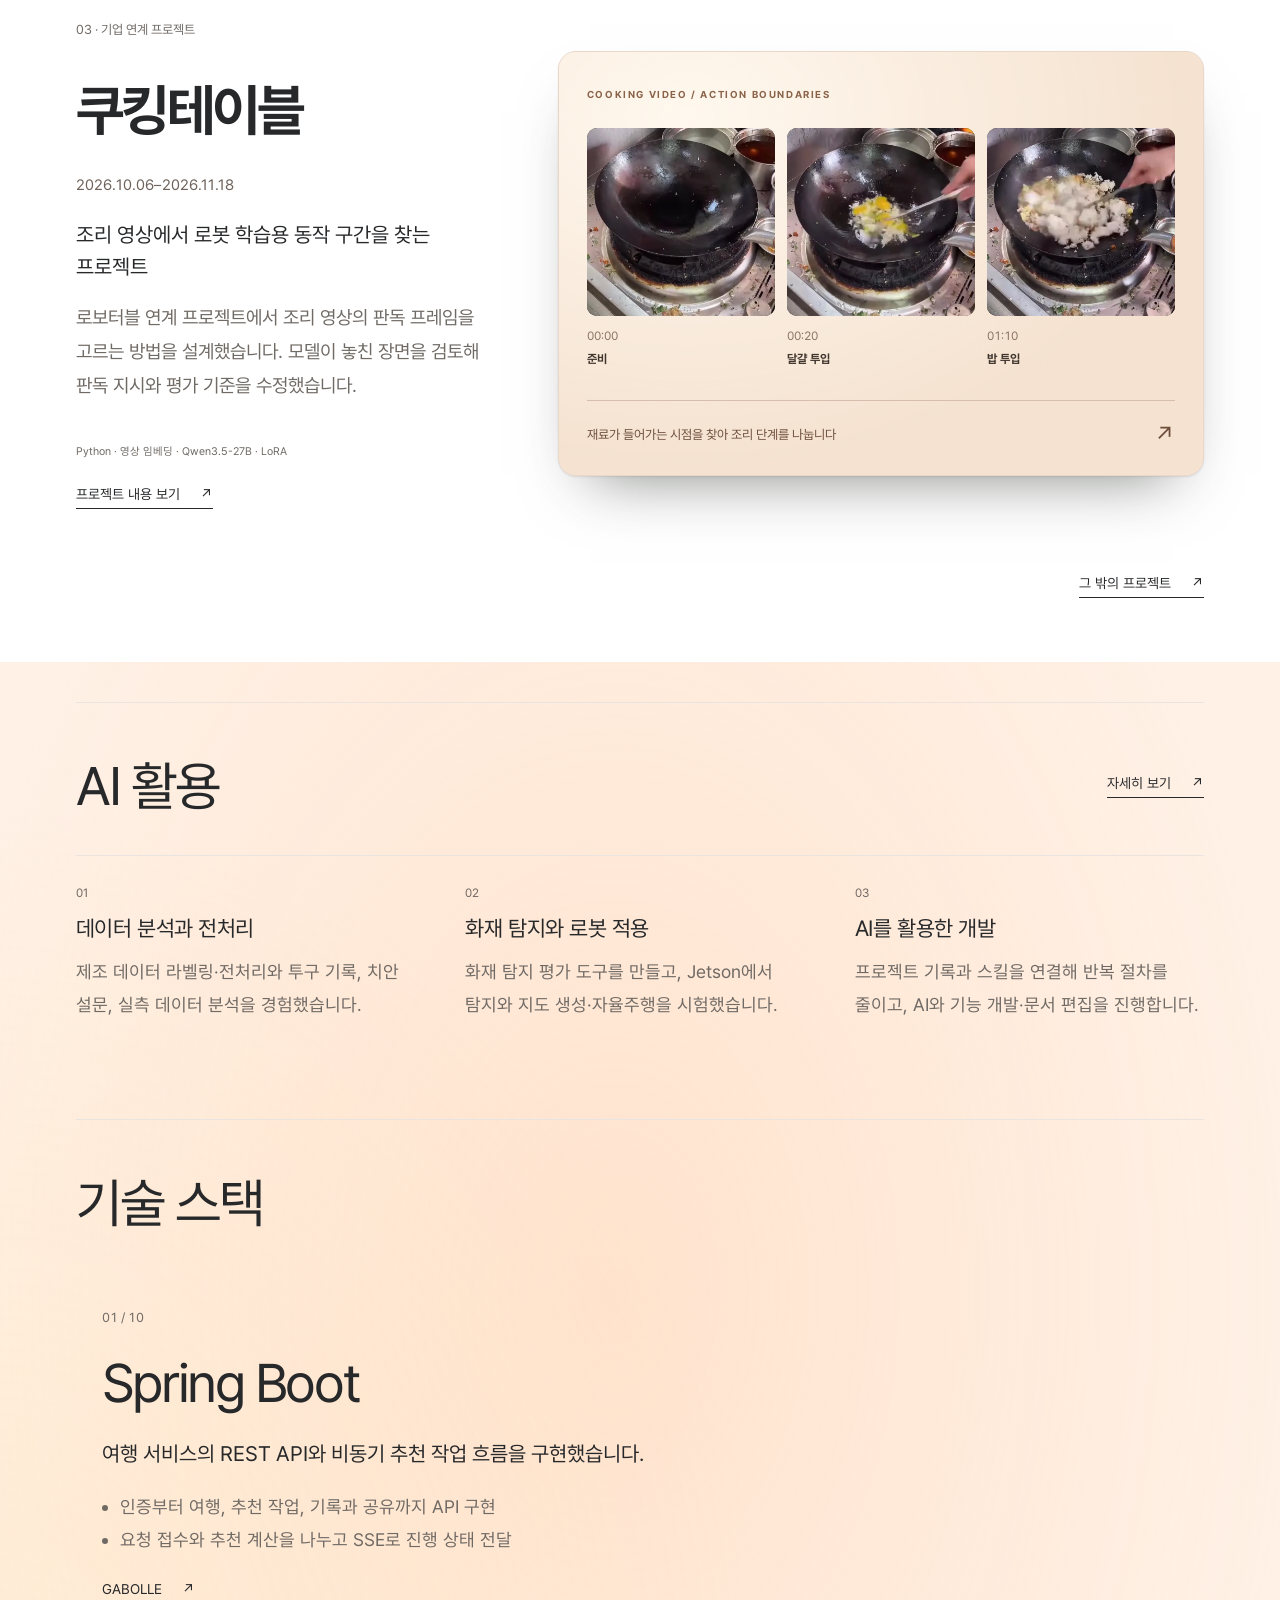
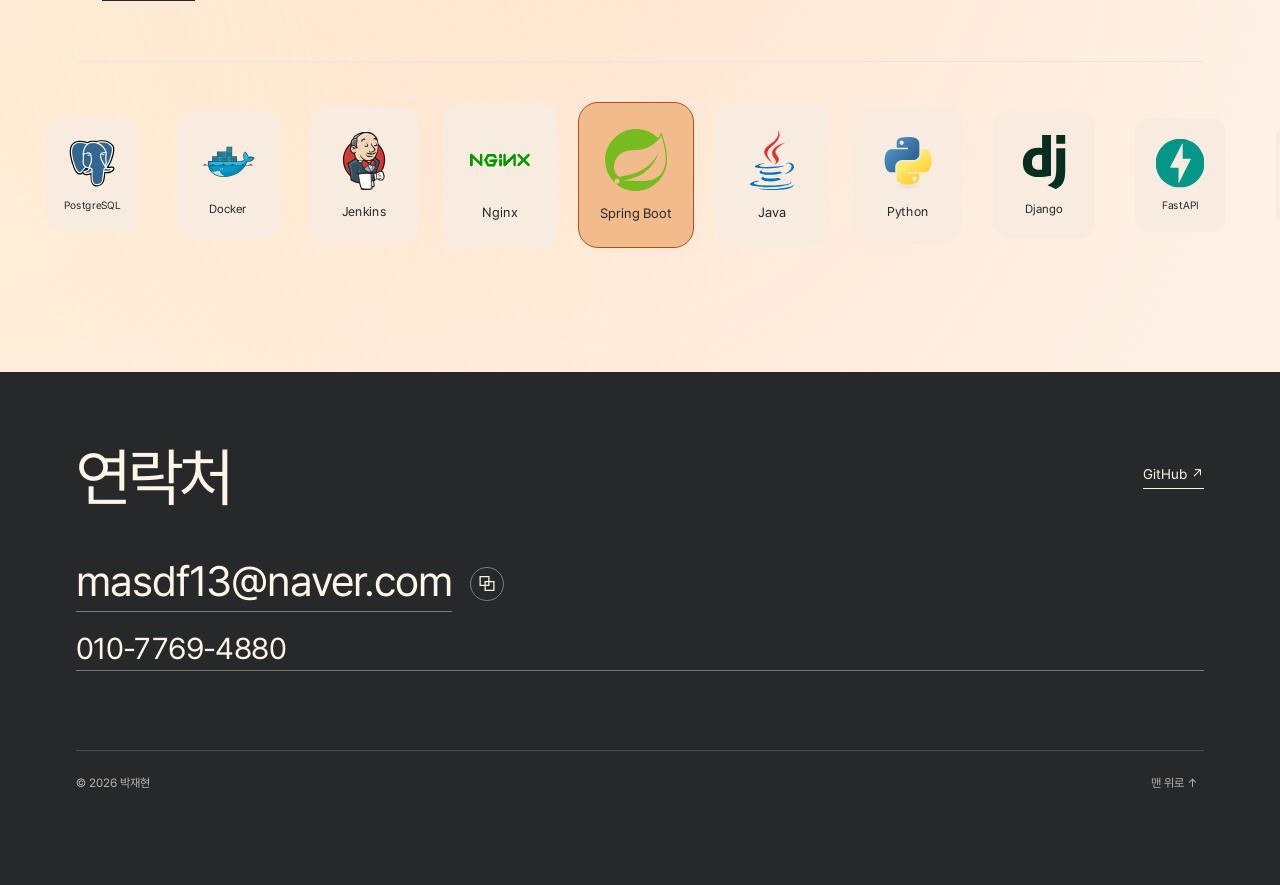
==== commit 6c55ab21: "Clarify portfolio troubleshooting and project scope" ====
--- a/index.html
+++ b/index.html
@@ -54,7 +54,7 @@
 <div class="intro-photo-controls"><button class="photo-prev" type="button" aria-label="이전 사진">←</button><div class="intro-photo-dots"><button type="button" data-photo-index="0" aria-label="박재현" aria-current="true"><span></span></button><button type="button" data-photo-index="1" aria-label="FLY ASIA 창업박람회"><span></span></button><button type="button" data-photo-index="2" aria-label="등산과 여행"><span></span></button><button type="button" data-photo-index="3" aria-label="삼성청년SW·AI아카데미"><span></span></button><button type="button" data-photo-index="4" aria-label="탐험"><span></span></button><button type="button" data-photo-index="5" aria-label="GABOLLE 앱 출시"><span></span></button></div><button class="photo-next" type="button" aria-label="다음 사진">→</button></div>
 <p class="intro-photo-count" aria-live="polite"><span>01</span> / 06</p>
 </div>
-<div class="intro-copy"><h2 class="intro-lead">웹서비스의 API를 만들고, AI 모델을 로봇과 앱에 연결하는 개발자입니다.</h2>
+<div class="intro-copy"><h2 class="intro-lead">웹서비스의 API를 만들고, AI 모델의 동작을 실제 환경에서 검증해 온 개발자입니다.</h2>
 <p class="intro-body">여행 추천 API를 구현하고 앱을 출시했습니다. 로봇에서는 화재 탐지부터 관제 경보까지 확인했고, 조리 영상에서는 반복을 덜 읽고도 단계 변화를 찾는 방법을 비교했습니다.</p>
 <p class="intro-body">팀에서는 진행 상황과 결정한 이유를 공유합니다. 의견이 갈리면 각자의 이야기를 먼저 듣고, 이번에 해결해야 할 문제부터 함께 정합니다.</p>
 <div class="intro-links"><a class="text-link" href="#selected-work">프로젝트 보기 <span aria-hidden="true">↓</span></a><a class="text-link" href="about.html">더 알아보기 <span aria-hidden="true">↗</span></a></div>
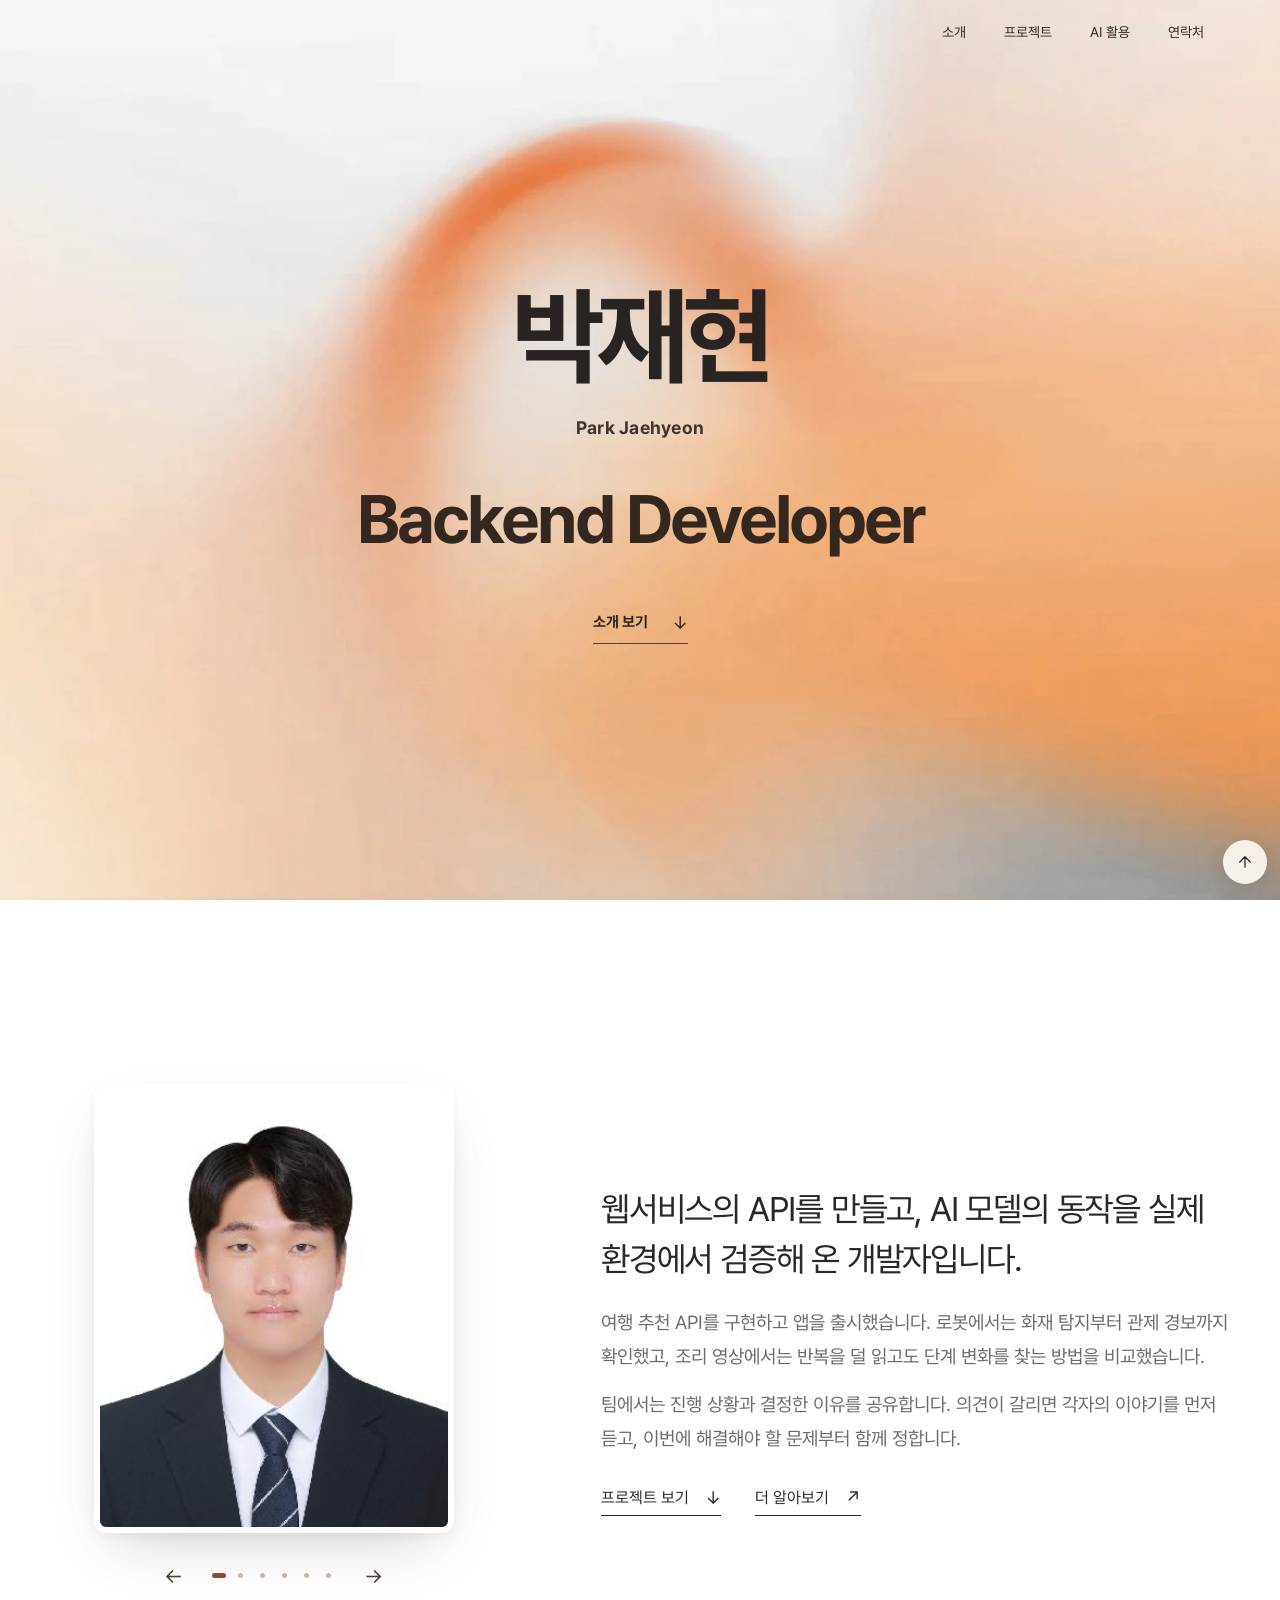
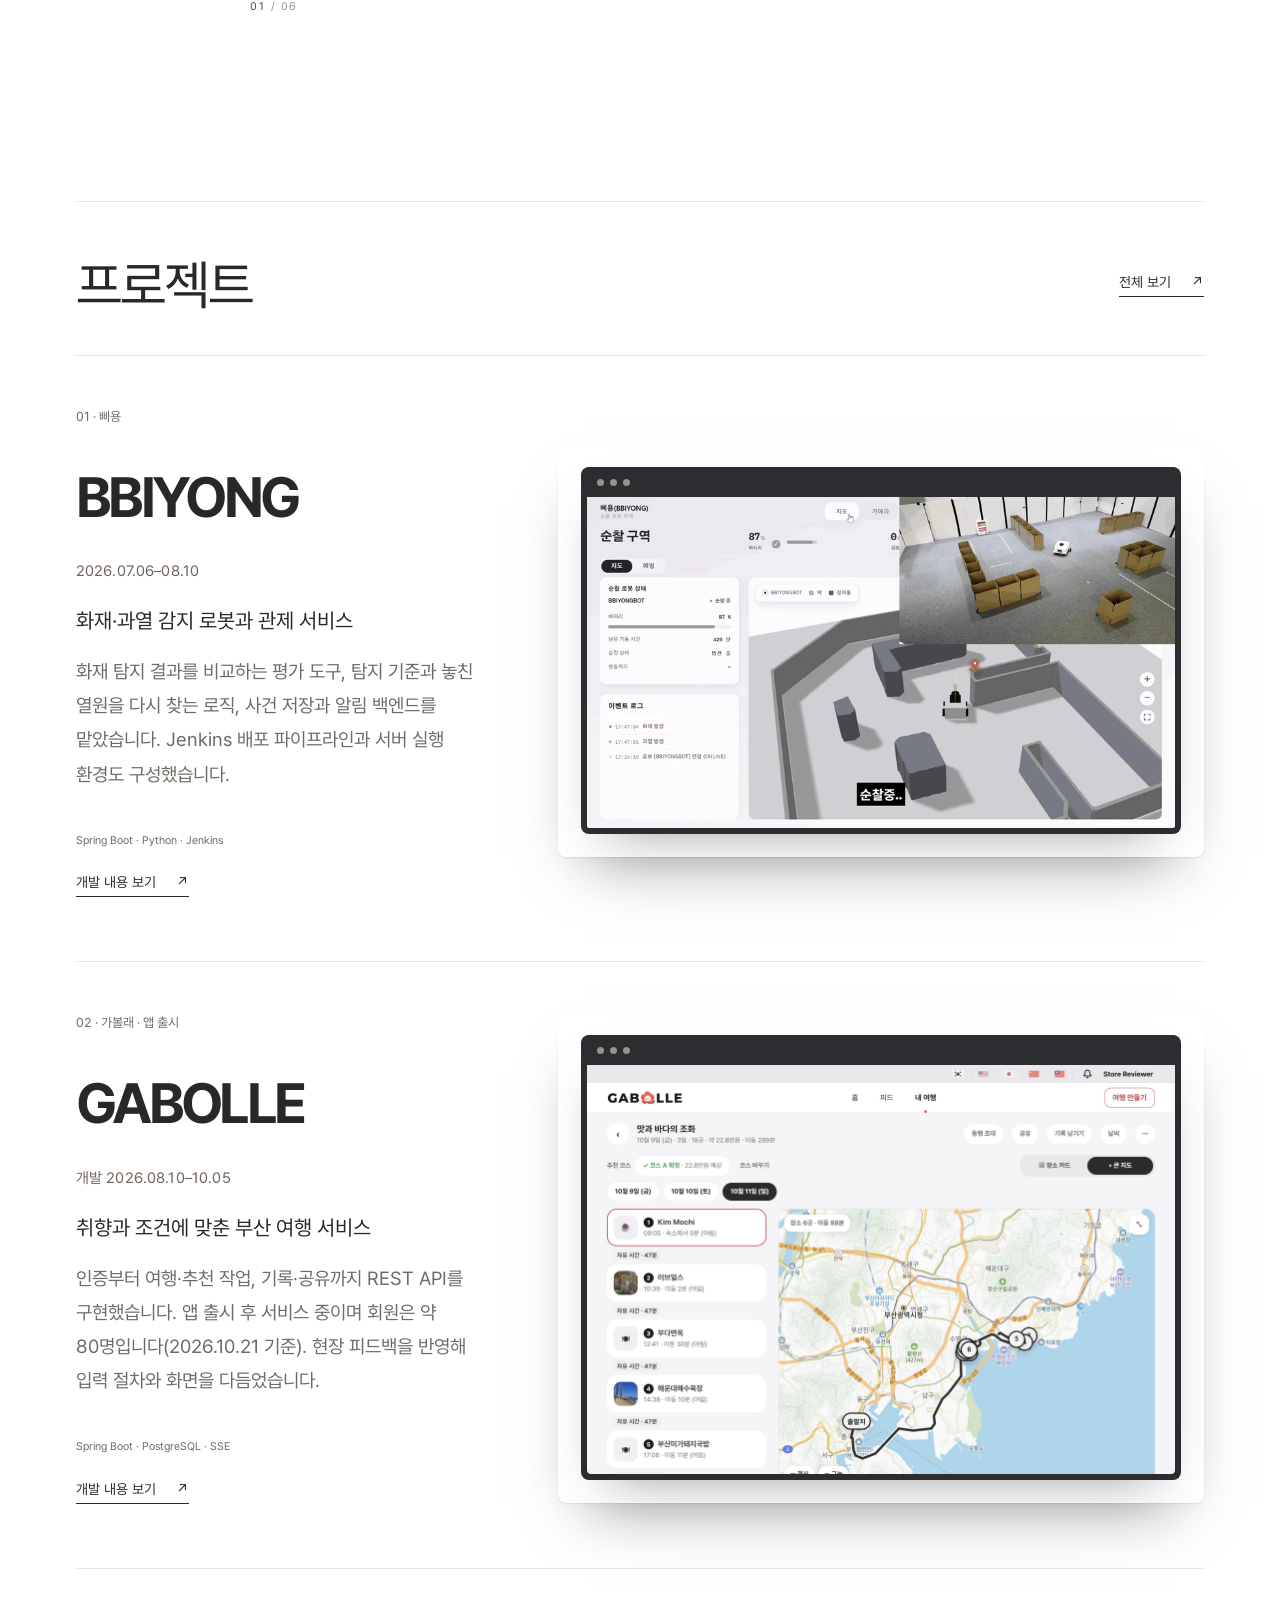
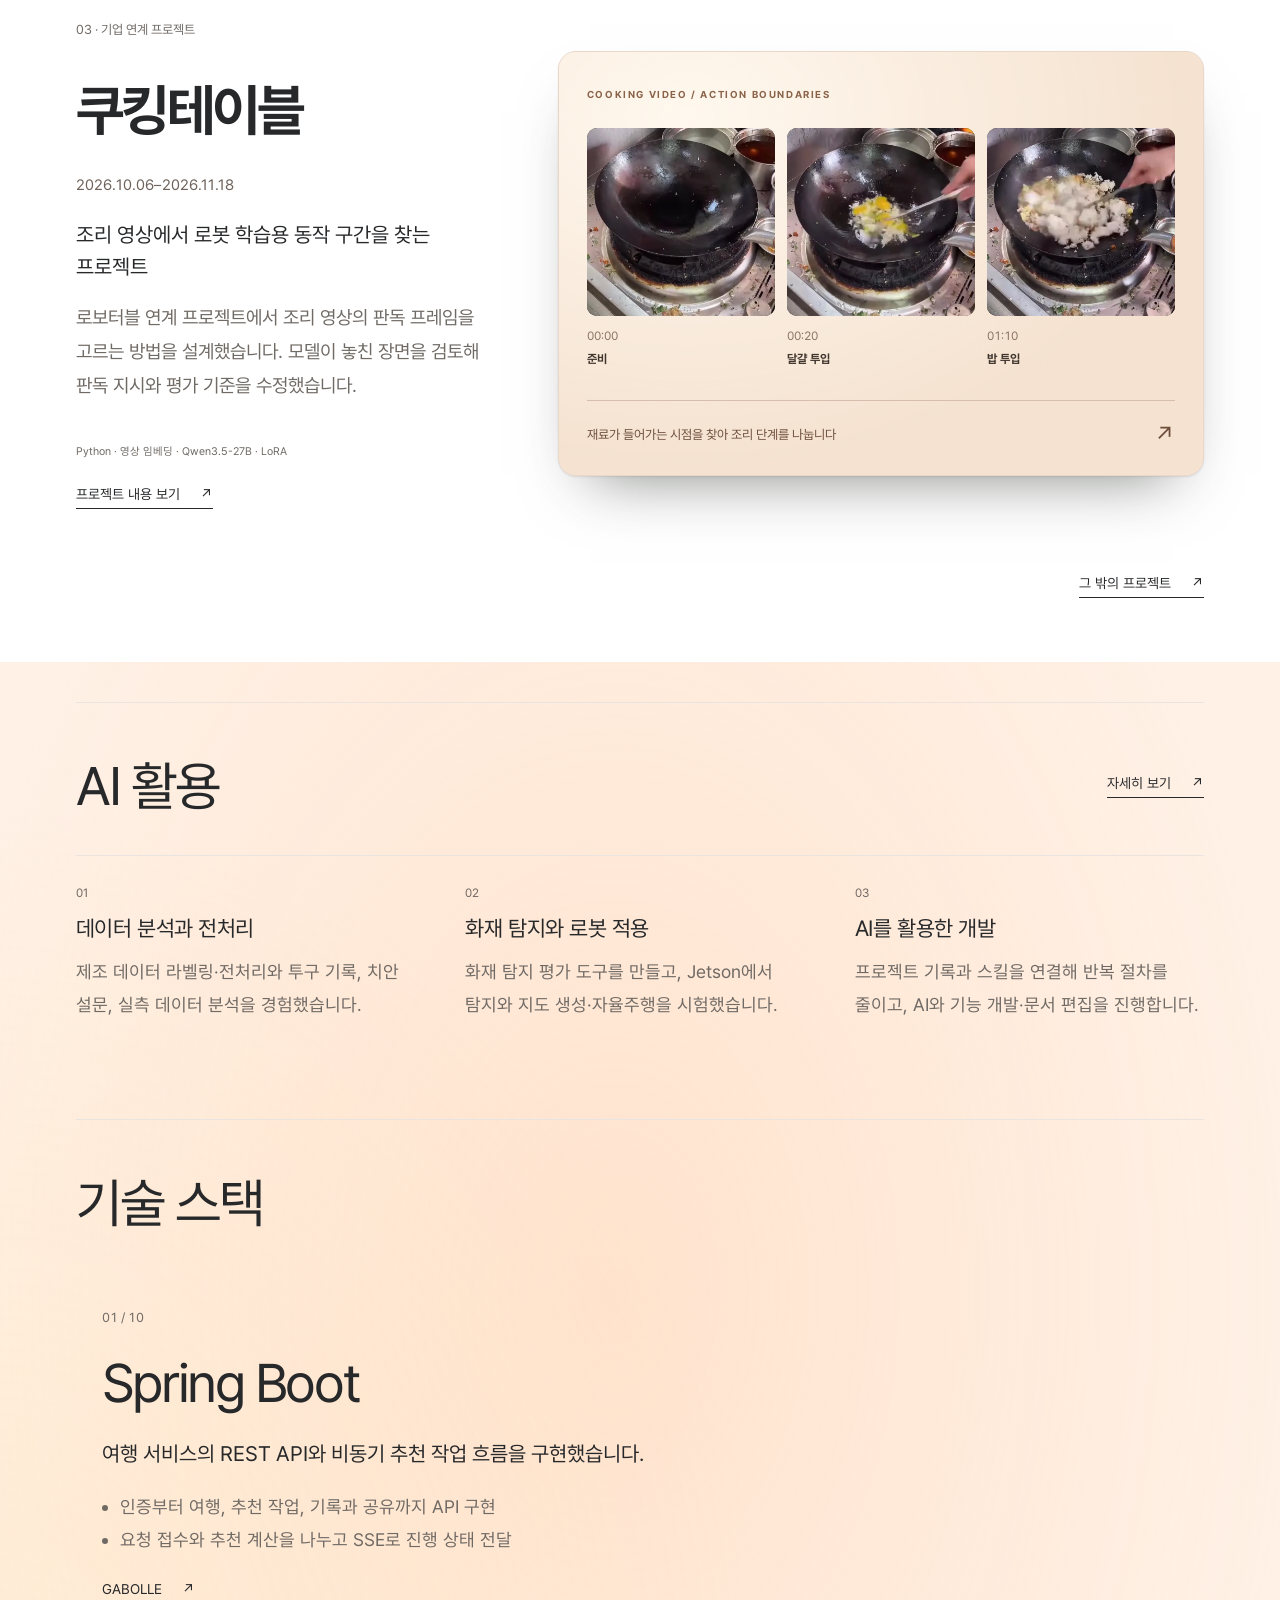
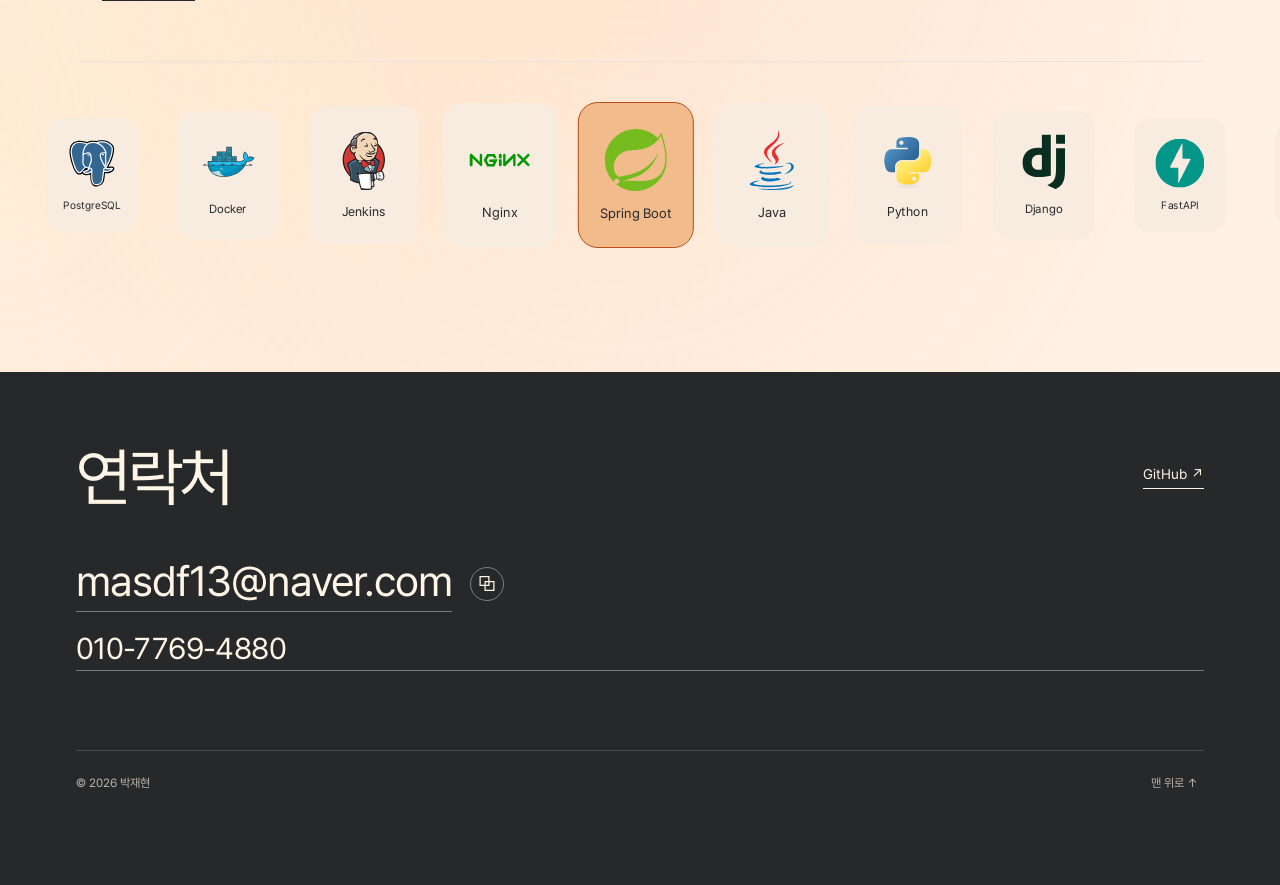
==== commit 7bdd4b18: "Chart CookingTable model results and restore Korean glyph coverage" ====
--- a/index.html
+++ b/index.html
@@ -11,7 +11,7 @@
 <meta property="og:type" content="website">
 <meta property="og:image" content="https://durian98.github.io/assets/portrait.webp">
 <link rel="preload" href="assets/hero-reference-poster.webp?v=8dea8426" as="image" fetchpriority="high">
-<link rel="preload" href="assets/fonts/Pretendard-Regular.woff2?v=d67ec856" as="font" type="font/woff2" crossorigin>
+<link rel="preload" href="assets/fonts/Pretendard-Regular.woff2?v=9544bf46" as="font" type="font/woff2" crossorigin>
 <link rel="icon" href="favicon.svg" type="image/svg+xml">
 <script src="app.js?v=87512a7f" defer>
 </script>
@@ -19,7 +19,7 @@
 <script src="intro-gallery.js?v=da1d9aaf" defer></script>
 <script src="portfolio-v6.js?v=b88d1683" defer></script>
 <script src="page-navigation.js?v=abc9b69f" defer></script>
-<link rel="stylesheet" href="site.css?v=0f50bb1f">
+<link rel="stylesheet" href="site.css?v=c96effa6">
 </head>
 <body class="home">
 <a class="skip-link" href="#main">본문으로 바로가기</a>
--- a/site.css
+++ b/site.css
@@ -1,5 +1,5 @@
-@font-face{font-family:Pretendard;src:url('./assets/fonts/Pretendard-Regular.woff2?v=d67ec856') format('woff2');font-weight:400;font-display:swap;unicode-range:U+20,U+21,U+22,U+23,U+24,U+25,U+26,U+27,U+28,U+29,U+2A,U+2B,U+2C,U+2D,U+2E,U+2F,U+30,U+31,U+32,U+33,U+34,U+35,U+36,U+37,U+38,U+39,U+3A,U+3B,U+3C,U+3D,U+3E,U+3F,U+40,U+41,U+42,U+43,U+44,U+45,U+46,U+47,U+48,U+49,U+4A,U+4B,U+4C,U+4D,U+4E,U+4F,U+50,U+51,U+52,U+53,U+54,U+55,U+56,U+57,U+58,U+59,U+5A,U+5B,U+5C,U+5D,U+5E,U+5F,U+60,U+61,U+62,U+63,U+64,U+65,U+66,U+67,U+68,U+69,U+6A,U+6B,U+6C,U+6D,U+6E,U+6F,U+70,U+71,U+72,U+73,U+74,U+75,U+76,U+77,U+78,U+79,U+7A,U+7B,U+7C,U+7D,U+7E,U+A0,U+A9,U+B7,U+D7,U+2013,U+2014,U+2018,U+2019,U+201C,U+201D,U+2190,U+2191,U+2192,U+2193,U+2197,U+2212,U+AC00,U+AC01,U+AC04,U+AC08,U+AC10,U+AC11,U+AC12,U+AC14,U+AC19,U+AC1C,U+AC1D,U+AC31,U+AC40,U+AC70,U+AC74,U+AC80,U+AC83,U+AC8C,U+ACA9,U+ACAC,U+ACB0,U+ACBC,U+ACBD,U+ACC4,U+ACE0,U+ACF3,U+ACF5,U+ACFC,U+AD00,U+AD50,U+AD6C,U+AD6D,U+AD70,U+ADC0,U+ADDC,U+ADF8,U+ADFC,U+AE00,U+AE0B,U+AE30,U+AE34,U+AE38,U+AE40,U+AE4C,U+AED8,U+AF2D,U+AFB8,U+AFD4,U+B00C,U+B014,U+B05D,U+B07C,U+B098,U+B09C,U+B0A0,U+B0A8,U+B0AE,U+B0B4,U+B0C8,U+B108,U+B10C,U+B110,U+B118,U+B123,U+B124,U+B144,U+B150,U+B17C,U+B192,U+B193,U+B204,U+B208,U+B215,U+B220,U+B234,U+B25C,U+B274,U+B290,U+B294,U+B298,U+B2A5,U+B2C8,U+B2DD,U+B2E4,U+B2E8,U+B2EB,U+B2EC,U+B2F4,U+B2F5,U+B2F9,U+B300,U+B354,U+B358,U+B35C,U+B370,U+B378,U+B3C4,U+B3C5,U+B3CC,U+B3D9,U+B410,U+B418,U+B41C,U+B450,U+B458,U+B4A4,U+B4DC,U+B4DD,U+B4E0,U+B4E3,U+B4E4,U+B4EC,U+B4F1,U+B514,U+B518,U+B529,U+B530,U+B54C,U+B5A4,U+B5BB,U+B77C,U+B77D,U+B78C,U+B798,U+B79C,U+B7C9,U+B7EC,U+B7FC,U+B808,U+B80C,U+B824,U+B825,U+B828,U+B82C,U+B838,U+B840,U+B85C,U+B85D,U+B860,U+B864,U+B8B0,U+B8CC,U+B8E8,U+B958,U+B960,U+B974,U+B978,U+B97C,U+B984,U+B985,U+B9AC,U+B9B4,U+B9BC,U+B9BD,U+B9C1,U+B9C8,U+B9C9,U+B9CC,U+B9CE,U+B9DE,U+B9E1,U+B9E4,U+B9E8,U+BA38,U+BA3C,U+BA54,U+BA70,U+BA74,U+BA85,U+BA87,U+BAA8,U+BAA9,U+BABB,U+BB36,U+BB38,U+BB3C,U+BBF8,U+BBFC,U+BC00,U+BC0B,U+BC14,U+BC15,U+BC16,U+BC18,U+BC1B,U+BC1C,U+BC25,U+BC29,U+BC30,U+BC31,U+BC84,U+BC88,U+BC94,U+BC95,U+BC97,U+BCA0,U+BCA1,U+BCA8,U+BCC0,U+BCC4,U+BCD1,U+BCF4,U+BCF5,U+BCF6,U+BCF8,U+BCFC,U+BD05,U+BD07,U+BD24,U+BD80,U+BD84,U+BD88,U+BD99,U+BE0C,U+BE14,U+BE44,U+BE45,U+BE48,U+BE4C,U+BE7C,U+BF51,U+BFD0,U+C090,U+C0AC,U+C0AD,U+C0B0,U+C0B4,U+C0BC,U+C0BD,U+C0C1,U+C0C8,U+C0C9,U+C0D8,U+C0DD,U+C11C,U+C11D,U+C120,U+C124,U+C131,U+C138,U+C13C,U+C158,U+C15C,U+C18C,U+C18D,U+C1A1,U+C218,U+C21C,U+C220,U+C22B,U+C27D,U+C2A4,U+C2B5,U+C2B7,U+C2DC,U+C2DD,U+C2E0,U+C2E4,U+C2EC,U+C2F6,U+C313,U+C37C,U+C4F0,U+C4F8,U+C529,U+C544,U+C545,U+C548,U+C54A,U+C54C,U+C558,U+C559,U+C55E,U+C560,U+C564,U+C571,U+C57C,U+C57D,U+C591,U+C5B4,U+C5B8,U+C5C5,U+C5C6,U+C5C8,U+C5D0,U+C5D4,U+C5EC,U+C5ED,U+C5F0,U+C5F4,U+C600,U+C601,U+C608,U+C624,U+C628,U+C62C,U+C640,U+C644,U+C678,U+C694,U+C6A9,U+C6B0,U+C6B4,U+C6C0,U+C6C3,U+C6D0,U+C6D4,U+C6F9,U+C704,U+C720,U+C728,U+C73C,U+C740,U+C744,U+C74C,U+C751,U+C758,U+C774,U+C775,U+C778,U+C77C,U+C77D,U+C784,U+C785,U+C788,U+C790,U+C791,U+C798,U+C7A1,U+C7A5,U+C7AC,U+C7AD,U+C800,U+C801,U+C804,U+C808,U+C810,U+C811,U+C813,U+C815,U+C81C,U+C81D,U+C838,U+C84C,U+C870,U+C871,U+C874,U+C881,U+C885,U+C88B,U+C88C,U+C8FC,U+C900,U+C904,U+C90D,U+C911,U+C988,U+C989,U+C99D,U+C9C0,U+C9C1,U+C9C4,U+C9C8,U+C9D1,U+C9D5,U+C9DC,U+C9E7,U+CC28,U+CC29,U+CC30,U+CC38,U+CC3D,U+CC3E,U+CC44,U+CC45,U+CC57,U+CC98,U+CC9C,U+CCAB,U+CCAD,U+CCB4,U+CCE4,U+CD08,U+CD18,U+CD1D,U+CD2C,U+CD5C,U+CD94,U+CD95,U+CD98,U+CD9C,U+CDA4,U+CDA9,U+CDB0,U+CDC4,U+CDE8,U+CE21,U+CE35,U+CE58,U+CE59,U+CE5C,U+CE60,U+CE68,U+CE74,U+CE90,U+CEE4,U+CEE8,U+CEEC,U+CEF4,U+CF13,U+CF1C,U+CF20,U+CF30,U+CF54,U+CF5C,U+CFE0,U+D06C,U+D070,U+D074,U+D0A4,U+D0AC,U+D0B9,U+D0C0,U+D0D0,U+D0D5,U+D0DC,U+D0DD,U+D130,U+D134,U+D14C,U+D14D,U+D15C,U+D1A0,U+D1B5,U+D22C,U+D2B8,U+D2B9,U+D2BC,U+D2C0,U+D2F0,U+D300,U+D305,U+D30C,U+D310,U+D314,U+D328,U+D398,U+D3B4,U+D3B8,U+D3C8,U+D3C9,U+D3EC,U+D3F0,U+D3F4,U+D45C,U+D488,U+D504,U+D50C,U+D53C,U+D544,U+D558,U+D559,U+D55C,U+D560,U+D568,U+D569,U+D56D,U+D574,U+D575,U+D588,U+D589,U+D5A5,U+D5D8,U+D604,U+D611,U+D614,U+D615,U+D638,U+D648,U+D654,U+D655,U+D658,U+D65C,U+D669,U+D68C,U+D68D,U+D6A8,U+D6C4,U+D734,U+D750,U+D76C,U+D788,U+D78C,U+D799;}
-@font-face{font-family:Pretendard;src:url('./assets/fonts/Pretendard-Bold.woff2?v=3a4e423f') format('woff2');font-weight:700;font-display:swap;unicode-range:U+20,U+21,U+22,U+23,U+24,U+25,U+26,U+27,U+28,U+29,U+2A,U+2B,U+2C,U+2D,U+2E,U+2F,U+30,U+31,U+32,U+33,U+34,U+35,U+36,U+37,U+38,U+39,U+3A,U+3B,U+3C,U+3D,U+3E,U+3F,U+40,U+41,U+42,U+43,U+44,U+45,U+46,U+47,U+48,U+49,U+4A,U+4B,U+4C,U+4D,U+4E,U+4F,U+50,U+51,U+52,U+53,U+54,U+55,U+56,U+57,U+58,U+59,U+5A,U+5B,U+5C,U+5D,U+5E,U+5F,U+60,U+61,U+62,U+63,U+64,U+65,U+66,U+67,U+68,U+69,U+6A,U+6B,U+6C,U+6D,U+6E,U+6F,U+70,U+71,U+72,U+73,U+74,U+75,U+76,U+77,U+78,U+79,U+7A,U+7B,U+7C,U+7D,U+7E,U+A0,U+A9,U+B7,U+D7,U+2013,U+2014,U+2018,U+2019,U+201C,U+201D,U+2190,U+2191,U+2192,U+2193,U+2197,U+2212,U+AC00,U+AC01,U+AC04,U+AC08,U+AC10,U+AC11,U+AC12,U+AC14,U+AC19,U+AC1C,U+AC1D,U+AC31,U+AC40,U+AC70,U+AC74,U+AC80,U+AC83,U+AC8C,U+ACA9,U+ACAC,U+ACB0,U+ACBC,U+ACBD,U+ACC4,U+ACE0,U+ACF3,U+ACF5,U+ACFC,U+AD00,U+AD50,U+AD6C,U+AD6D,U+AD70,U+ADC0,U+ADDC,U+ADF8,U+ADFC,U+AE00,U+AE0B,U+AE30,U+AE34,U+AE38,U+AE40,U+AE4C,U+AED8,U+AF2D,U+AFB8,U+AFD4,U+B00C,U+B014,U+B05D,U+B07C,U+B098,U+B09C,U+B0A0,U+B0A8,U+B0AE,U+B0B4,U+B0C8,U+B108,U+B10C,U+B110,U+B118,U+B123,U+B124,U+B144,U+B150,U+B17C,U+B192,U+B193,U+B204,U+B208,U+B215,U+B220,U+B234,U+B25C,U+B274,U+B290,U+B294,U+B298,U+B2A5,U+B2C8,U+B2DD,U+B2E4,U+B2E8,U+B2EB,U+B2EC,U+B2F4,U+B2F5,U+B2F9,U+B300,U+B354,U+B358,U+B35C,U+B370,U+B378,U+B3C4,U+B3C5,U+B3CC,U+B3D9,U+B410,U+B418,U+B41C,U+B450,U+B458,U+B4A4,U+B4DC,U+B4DD,U+B4E0,U+B4E3,U+B4E4,U+B4EC,U+B4F1,U+B514,U+B518,U+B529,U+B530,U+B54C,U+B5A4,U+B5BB,U+B77C,U+B77D,U+B78C,U+B798,U+B79C,U+B7C9,U+B7EC,U+B7FC,U+B808,U+B80C,U+B824,U+B825,U+B828,U+B82C,U+B838,U+B840,U+B85C,U+B85D,U+B860,U+B864,U+B8B0,U+B8CC,U+B8E8,U+B958,U+B960,U+B974,U+B978,U+B97C,U+B984,U+B985,U+B9AC,U+B9B4,U+B9BC,U+B9BD,U+B9C1,U+B9C8,U+B9C9,U+B9CC,U+B9CE,U+B9DE,U+B9E1,U+B9E4,U+B9E8,U+BA38,U+BA3C,U+BA54,U+BA70,U+BA74,U+BA85,U+BA87,U+BAA8,U+BAA9,U+BABB,U+BB36,U+BB38,U+BB3C,U+BBF8,U+BBFC,U+BC00,U+BC0B,U+BC14,U+BC15,U+BC16,U+BC18,U+BC1B,U+BC1C,U+BC25,U+BC29,U+BC30,U+BC31,U+BC84,U+BC88,U+BC94,U+BC95,U+BC97,U+BCA0,U+BCA1,U+BCA8,U+BCC0,U+BCC4,U+BCD1,U+BCF4,U+BCF5,U+BCF6,U+BCF8,U+BCFC,U+BD05,U+BD07,U+BD24,U+BD80,U+BD84,U+BD88,U+BD99,U+BE0C,U+BE14,U+BE44,U+BE45,U+BE48,U+BE4C,U+BE7C,U+BF51,U+BFD0,U+C090,U+C0AC,U+C0AD,U+C0B0,U+C0B4,U+C0BC,U+C0BD,U+C0C1,U+C0C8,U+C0C9,U+C0D8,U+C0DD,U+C11C,U+C11D,U+C120,U+C124,U+C131,U+C138,U+C13C,U+C158,U+C15C,U+C18C,U+C18D,U+C1A1,U+C218,U+C21C,U+C220,U+C22B,U+C27D,U+C2A4,U+C2B5,U+C2B7,U+C2DC,U+C2DD,U+C2E0,U+C2E4,U+C2EC,U+C2F6,U+C313,U+C37C,U+C4F0,U+C4F8,U+C529,U+C544,U+C545,U+C548,U+C54A,U+C54C,U+C558,U+C559,U+C55E,U+C560,U+C564,U+C571,U+C57C,U+C57D,U+C591,U+C5B4,U+C5B8,U+C5C5,U+C5C6,U+C5C8,U+C5D0,U+C5D4,U+C5EC,U+C5ED,U+C5F0,U+C5F4,U+C600,U+C601,U+C608,U+C624,U+C628,U+C62C,U+C640,U+C644,U+C678,U+C694,U+C6A9,U+C6B0,U+C6B4,U+C6C0,U+C6C3,U+C6D0,U+C6D4,U+C6F9,U+C704,U+C720,U+C728,U+C73C,U+C740,U+C744,U+C74C,U+C751,U+C758,U+C774,U+C775,U+C778,U+C77C,U+C77D,U+C784,U+C785,U+C788,U+C790,U+C791,U+C798,U+C7A1,U+C7A5,U+C7AC,U+C7AD,U+C800,U+C801,U+C804,U+C808,U+C810,U+C811,U+C813,U+C815,U+C81C,U+C81D,U+C838,U+C84C,U+C870,U+C871,U+C874,U+C881,U+C885,U+C88B,U+C88C,U+C8FC,U+C900,U+C904,U+C90D,U+C911,U+C988,U+C989,U+C99D,U+C9C0,U+C9C1,U+C9C4,U+C9C8,U+C9D1,U+C9D5,U+C9DC,U+C9E7,U+CC28,U+CC29,U+CC30,U+CC38,U+CC3D,U+CC3E,U+CC44,U+CC45,U+CC57,U+CC98,U+CC9C,U+CCAB,U+CCAD,U+CCB4,U+CCE4,U+CD08,U+CD18,U+CD1D,U+CD2C,U+CD5C,U+CD94,U+CD95,U+CD98,U+CD9C,U+CDA4,U+CDA9,U+CDB0,U+CDC4,U+CDE8,U+CE21,U+CE35,U+CE58,U+CE59,U+CE5C,U+CE60,U+CE68,U+CE74,U+CE90,U+CEE4,U+CEE8,U+CEEC,U+CEF4,U+CF13,U+CF1C,U+CF20,U+CF30,U+CF54,U+CF5C,U+CFE0,U+D06C,U+D070,U+D074,U+D0A4,U+D0AC,U+D0B9,U+D0C0,U+D0D0,U+D0D5,U+D0DC,U+D0DD,U+D130,U+D134,U+D14C,U+D14D,U+D15C,U+D1A0,U+D1B5,U+D22C,U+D2B8,U+D2B9,U+D2BC,U+D2C0,U+D2F0,U+D300,U+D305,U+D30C,U+D310,U+D314,U+D328,U+D398,U+D3B4,U+D3B8,U+D3C8,U+D3C9,U+D3EC,U+D3F0,U+D3F4,U+D45C,U+D488,U+D504,U+D50C,U+D53C,U+D544,U+D558,U+D559,U+D55C,U+D560,U+D568,U+D569,U+D56D,U+D574,U+D575,U+D588,U+D589,U+D5A5,U+D5D8,U+D604,U+D611,U+D614,U+D615,U+D638,U+D648,U+D654,U+D655,U+D658,U+D65C,U+D669,U+D68C,U+D68D,U+D6A8,U+D6C4,U+D734,U+D750,U+D76C,U+D788,U+D78C,U+D799;}
+@font-face{font-family:Pretendard;src:url('./assets/fonts/Pretendard-Regular.woff2?v=9544bf46') format('woff2');font-weight:400;font-display:swap;unicode-range:U+20,U+21,U+22,U+23,U+24,U+25,U+26,U+27,U+28,U+29,U+2A,U+2B,U+2C,U+2D,U+2E,U+2F,U+30,U+31,U+32,U+33,U+34,U+35,U+36,U+37,U+38,U+39,U+3A,U+3B,U+3C,U+3D,U+3E,U+3F,U+40,U+41,U+42,U+43,U+44,U+45,U+46,U+47,U+48,U+49,U+4A,U+4B,U+4C,U+4D,U+4E,U+4F,U+50,U+51,U+52,U+53,U+54,U+55,U+56,U+57,U+58,U+59,U+5A,U+5B,U+5C,U+5D,U+5E,U+5F,U+60,U+61,U+62,U+63,U+64,U+65,U+66,U+67,U+68,U+69,U+6A,U+6B,U+6C,U+6D,U+6E,U+6F,U+70,U+71,U+72,U+73,U+74,U+75,U+76,U+77,U+78,U+79,U+7A,U+7B,U+7C,U+7D,U+7E,U+A0,U+A9,U+B1,U+B7,U+D7,U+2013,U+2014,U+2018,U+2019,U+2190,U+2191,U+2192,U+2193,U+2197,U+2212,U+AC00,U+AC01,U+AC04,U+AC08,U+AC10,U+AC12,U+AC19,U+AC1C,U+AC1D,U+AC24,U+AC31,U+AC40,U+AC70,U+AC74,U+AC78,U+AC80,U+AC83,U+AC8C,U+ACA9,U+ACAC,U+ACB0,U+ACBC,U+ACBD,U+ACC4,U+ACE0,U+ACE8,U+ACF3,U+ACF5,U+ACFC,U+AD00,U+AD50,U+AD6C,U+AD6D,U+AD70,U+ADC0,U+ADDC,U+ADF8,U+ADFC,U+AE00,U+AE09,U+AE30,U+AE34,U+AE38,U+AE40,U+AE4C,U+AED8,U+AFB8,U+AFBC,U+AFD4,U+AFE8,U+B00C,U+B05D,U+B07C,U+B098,U+B0A0,U+B0A8,U+B0B4,U+B0B8,U+B0C5,U+B0C8,U+B108,U+B10C,U+B110,U+B118,U+B123,U+B124,U+B144,U+B192,U+B193,U+B204,U+B208,U+B20C,U+B215,U+B220,U+B234,U+B25C,U+B274,U+B290,U+B294,U+B298,U+B2A5,U+B2C8,U+B2DD,U+B2E4,U+B2E8,U+B2EB,U+B2EC,U+B2F4,U+B2F5,U+B2F9,U+B300,U+B354,U+B358,U+B35C,U+B370,U+B378,U+B3C4,U+B3C5,U+B3CC,U+B3D9,U+B410,U+B418,U+B41C,U+B429,U+B450,U+B458,U+B480,U+B4A4,U+B4DC,U+B4E0,U+B4E3,U+B4E4,U+B4EC,U+B4ED,U+B4F1,U+B514,U+B518,U+B529,U+B530,U+B54C,U+B5A4,U+B69C,U+B77C,U+B77D,U+B78C,U+B790,U+B798,U+B79C,U+B7C9,U+B7EC,U+B7FC,U+B808,U+B80C,U+B824,U+B825,U+B828,U+B82C,U+B835,U+B837,U+B838,U+B840,U+B85C,U+B85D,U+B860,U+B864,U+B8B0,U+B8CC,U+B960,U+B974,U+B978,U+B97C,U+B984,U+B9AC,U+B9BC,U+B9BD,U+B9C1,U+B9C8,U+B9C9,U+B9CC,U+B9CE,U+B9DE,U+B9E1,U+B9E4,U+B9E8,U+BA38,U+BA3C,U+BA54,U+BA70,U+BA74,U+BA85,U+BA87,U+BAA8,U+BAA9,U+BABB,U+BB34,U+BB36,U+BB38,U+BB3C,U+BBF8,U+BBFC,U+BC00,U+BC0B,U+BC0F,U+BC14,U+BC15,U+BC16,U+BC18,U+BC1B,U+BC1C,U+BC25,U+BC29,U+BC30,U+BC31,U+BC84,U+BC88,U+BC94,U+BC95,U+BC97,U+BCA0,U+BCA8,U+BCC0,U+BCC4,U+BCD1,U+BCF4,U+BCF5,U+BCF6,U+BCF8,U+BCFC,U+BD05,U+BD07,U+BD24,U+BD80,U+BD84,U+BD88,U+BD99,U+BE0C,U+BE14,U+BE44,U+BE45,U+BE4C,U+BF51,U+BFD0,U+C090,U+C0AC,U+C0AD,U+C0B0,U+C0B4,U+C0BC,U+C0C1,U+C0C8,U+C0C9,U+C0D8,U+C0DD,U+C11C,U+C11D,U+C120,U+C124,U+C131,U+C138,U+C13C,U+C158,U+C15C,U+C18C,U+C18D,U+C20F,U+C218,U+C21C,U+C220,U+C2A4,U+C2B5,U+C2DC,U+C2DD,U+C2E0,U+C2E4,U+C2EC,U+C2F6,U+C368,U+C4F0,U+C4F8,U+C529,U+C544,U+C548,U+C54A,U+C54C,U+C558,U+C55E,U+C571,U+C57C,U+C57D,U+C591,U+C5B4,U+C5B5,U+C5B8,U+C5C5,U+C5C6,U+C5C8,U+C5D0,U+C5D4,U+C5EC,U+C5ED,U+C5F0,U+C5F4,U+C600,U+C601,U+C606,U+C608,U+C624,U+C628,U+C62C,U+C640,U+C644,U+C678,U+C694,U+C6A9,U+C6B0,U+C6B4,U+C6C0,U+C6C3,U+C6CC,U+C6D0,U+C6F9,U+C704,U+C720,U+C728,U+C73C,U+C740,U+C744,U+C74C,U+C751,U+C758,U+C774,U+C775,U+C778,U+C77C,U+C77D,U+C784,U+C785,U+C788,U+C790,U+C791,U+C798,U+C7A1,U+C7A5,U+C7AC,U+C7AD,U+C800,U+C801,U+C804,U+C808,U+C810,U+C811,U+C813,U+C815,U+C81C,U+C81D,U+C838,U+C870,U+C871,U+C874,U+C885,U+C88C,U+C8FC,U+C900,U+C904,U+C90D,U+C911,U+C988,U+C989,U+C99D,U+C9C0,U+C9C1,U+C9C4,U+C9C8,U+C9D1,U+C9DC,U+C9DD,U+C9E7,U+CC28,U+CC29,U+CC30,U+CC38,U+CC3D,U+CC3E,U+CC44,U+CC45,U+CC57,U+CC98,U+CC9C,U+CCAB,U+CCAD,U+CCB4,U+CCD0,U+CD08,U+CD18,U+CD2C,U+CD5C,U+CD94,U+CD95,U+CD98,U+CD9C,U+CDA4,U+CDA9,U+CDB0,U+CDC4,U+CDE8,U+CE21,U+CE35,U+CE58,U+CE59,U+CE5C,U+CE60,U+CE68,U+CE74,U+CE90,U+CEE4,U+CEE8,U+CEEC,U+CEF4,U+CF13,U+CF54,U+CF5C,U+CFE0,U+D06C,U+D070,U+D074,U+D0A4,U+D0AC,U+D0B9,U+D0C0,U+D0D0,U+D0D5,U+D0DC,U+D0DD,U+D130,U+D134,U+D14C,U+D14D,U+D15C,U+D1A0,U+D1B5,U+D22C,U+D29C,U+D2B8,U+D2B9,U+D2C0,U+D2F0,U+D300,U+D305,U+D30C,U+D310,U+D314,U+D328,U+D398,U+D3B4,U+D3B8,U+D3C8,U+D3C9,U+D3EC,U+D3F0,U+D3F4,U+D3FC,U+D45C,U+D488,U+D504,U+D50C,U+D53C,U+D544,U+D558,U+D559,U+D55C,U+D560,U+D568,U+D569,U+D574,U+D575,U+D588,U+D589,U+D5A5,U+D5D8,U+D604,U+D611,U+D615,U+D638,U+D648,U+D654,U+D655,U+D658,U+D65C,U+D669,U+D68C,U+D68D,U+D6A8,U+D6C4,U+D734,U+D750,U+D76C,U+D788;}
+@font-face{font-family:Pretendard;src:url('./assets/fonts/Pretendard-Bold.woff2?v=a49c83ad') format('woff2');font-weight:700;font-display:swap;unicode-range:U+20,U+21,U+22,U+23,U+24,U+25,U+26,U+27,U+28,U+29,U+2A,U+2B,U+2C,U+2D,U+2E,U+2F,U+30,U+31,U+32,U+33,U+34,U+35,U+36,U+37,U+38,U+39,U+3A,U+3B,U+3C,U+3D,U+3E,U+3F,U+40,U+41,U+42,U+43,U+44,U+45,U+46,U+47,U+48,U+49,U+4A,U+4B,U+4C,U+4D,U+4E,U+4F,U+50,U+51,U+52,U+53,U+54,U+55,U+56,U+57,U+58,U+59,U+5A,U+5B,U+5C,U+5D,U+5E,U+5F,U+60,U+61,U+62,U+63,U+64,U+65,U+66,U+67,U+68,U+69,U+6A,U+6B,U+6C,U+6D,U+6E,U+6F,U+70,U+71,U+72,U+73,U+74,U+75,U+76,U+77,U+78,U+79,U+7A,U+7B,U+7C,U+7D,U+7E,U+A0,U+A9,U+B1,U+B7,U+D7,U+2013,U+2014,U+2018,U+2019,U+2190,U+2191,U+2192,U+2193,U+2197,U+2212,U+AC00,U+AC01,U+AC04,U+AC08,U+AC10,U+AC12,U+AC19,U+AC1C,U+AC1D,U+AC24,U+AC31,U+AC40,U+AC70,U+AC74,U+AC78,U+AC80,U+AC83,U+AC8C,U+ACA9,U+ACAC,U+ACB0,U+ACBC,U+ACBD,U+ACC4,U+ACE0,U+ACE8,U+ACF3,U+ACF5,U+ACFC,U+AD00,U+AD50,U+AD6C,U+AD6D,U+AD70,U+ADC0,U+ADDC,U+ADF8,U+ADFC,U+AE00,U+AE09,U+AE30,U+AE34,U+AE38,U+AE40,U+AE4C,U+AED8,U+AFB8,U+AFBC,U+AFD4,U+AFE8,U+B00C,U+B05D,U+B07C,U+B098,U+B0A0,U+B0A8,U+B0B4,U+B0B8,U+B0C5,U+B0C8,U+B108,U+B10C,U+B110,U+B118,U+B123,U+B124,U+B144,U+B192,U+B193,U+B204,U+B208,U+B20C,U+B215,U+B220,U+B234,U+B25C,U+B274,U+B290,U+B294,U+B298,U+B2A5,U+B2C8,U+B2DD,U+B2E4,U+B2E8,U+B2EB,U+B2EC,U+B2F4,U+B2F5,U+B2F9,U+B300,U+B354,U+B358,U+B35C,U+B370,U+B378,U+B3C4,U+B3C5,U+B3CC,U+B3D9,U+B410,U+B418,U+B41C,U+B429,U+B450,U+B458,U+B480,U+B4A4,U+B4DC,U+B4E0,U+B4E3,U+B4E4,U+B4EC,U+B4ED,U+B4F1,U+B514,U+B518,U+B529,U+B530,U+B54C,U+B5A4,U+B69C,U+B77C,U+B77D,U+B78C,U+B790,U+B798,U+B79C,U+B7C9,U+B7EC,U+B7FC,U+B808,U+B80C,U+B824,U+B825,U+B828,U+B82C,U+B835,U+B837,U+B838,U+B840,U+B85C,U+B85D,U+B860,U+B864,U+B8B0,U+B8CC,U+B960,U+B974,U+B978,U+B97C,U+B984,U+B9AC,U+B9BC,U+B9BD,U+B9C1,U+B9C8,U+B9C9,U+B9CC,U+B9CE,U+B9DE,U+B9E1,U+B9E4,U+B9E8,U+BA38,U+BA3C,U+BA54,U+BA70,U+BA74,U+BA85,U+BA87,U+BAA8,U+BAA9,U+BABB,U+BB34,U+BB36,U+BB38,U+BB3C,U+BBF8,U+BBFC,U+BC00,U+BC0B,U+BC0F,U+BC14,U+BC15,U+BC16,U+BC18,U+BC1B,U+BC1C,U+BC25,U+BC29,U+BC30,U+BC31,U+BC84,U+BC88,U+BC94,U+BC95,U+BC97,U+BCA0,U+BCA8,U+BCC0,U+BCC4,U+BCD1,U+BCF4,U+BCF5,U+BCF6,U+BCF8,U+BCFC,U+BD05,U+BD07,U+BD24,U+BD80,U+BD84,U+BD88,U+BD99,U+BE0C,U+BE14,U+BE44,U+BE45,U+BE4C,U+BF51,U+BFD0,U+C090,U+C0AC,U+C0AD,U+C0B0,U+C0B4,U+C0BC,U+C0C1,U+C0C8,U+C0C9,U+C0D8,U+C0DD,U+C11C,U+C11D,U+C120,U+C124,U+C131,U+C138,U+C13C,U+C158,U+C15C,U+C18C,U+C18D,U+C20F,U+C218,U+C21C,U+C220,U+C2A4,U+C2B5,U+C2DC,U+C2DD,U+C2E0,U+C2E4,U+C2EC,U+C2F6,U+C368,U+C4F0,U+C4F8,U+C529,U+C544,U+C548,U+C54A,U+C54C,U+C558,U+C55E,U+C571,U+C57C,U+C57D,U+C591,U+C5B4,U+C5B5,U+C5B8,U+C5C5,U+C5C6,U+C5C8,U+C5D0,U+C5D4,U+C5EC,U+C5ED,U+C5F0,U+C5F4,U+C600,U+C601,U+C606,U+C608,U+C624,U+C628,U+C62C,U+C640,U+C644,U+C678,U+C694,U+C6A9,U+C6B0,U+C6B4,U+C6C0,U+C6C3,U+C6CC,U+C6D0,U+C6F9,U+C704,U+C720,U+C728,U+C73C,U+C740,U+C744,U+C74C,U+C751,U+C758,U+C774,U+C775,U+C778,U+C77C,U+C77D,U+C784,U+C785,U+C788,U+C790,U+C791,U+C798,U+C7A1,U+C7A5,U+C7AC,U+C7AD,U+C800,U+C801,U+C804,U+C808,U+C810,U+C811,U+C813,U+C815,U+C81C,U+C81D,U+C838,U+C870,U+C871,U+C874,U+C885,U+C88C,U+C8FC,U+C900,U+C904,U+C90D,U+C911,U+C988,U+C989,U+C99D,U+C9C0,U+C9C1,U+C9C4,U+C9C8,U+C9D1,U+C9DC,U+C9DD,U+C9E7,U+CC28,U+CC29,U+CC30,U+CC38,U+CC3D,U+CC3E,U+CC44,U+CC45,U+CC57,U+CC98,U+CC9C,U+CCAB,U+CCAD,U+CCB4,U+CCD0,U+CD08,U+CD18,U+CD2C,U+CD5C,U+CD94,U+CD95,U+CD98,U+CD9C,U+CDA4,U+CDA9,U+CDB0,U+CDC4,U+CDE8,U+CE21,U+CE35,U+CE58,U+CE59,U+CE5C,U+CE60,U+CE68,U+CE74,U+CE90,U+CEE4,U+CEE8,U+CEEC,U+CEF4,U+CF13,U+CF54,U+CF5C,U+CFE0,U+D06C,U+D070,U+D074,U+D0A4,U+D0AC,U+D0B9,U+D0C0,U+D0D0,U+D0D5,U+D0DC,U+D0DD,U+D130,U+D134,U+D14C,U+D14D,U+D15C,U+D1A0,U+D1B5,U+D22C,U+D29C,U+D2B8,U+D2B9,U+D2C0,U+D2F0,U+D300,U+D305,U+D30C,U+D310,U+D314,U+D328,U+D398,U+D3B4,U+D3B8,U+D3C8,U+D3C9,U+D3EC,U+D3F0,U+D3F4,U+D3FC,U+D45C,U+D488,U+D504,U+D50C,U+D53C,U+D544,U+D558,U+D559,U+D55C,U+D560,U+D568,U+D569,U+D574,U+D575,U+D588,U+D589,U+D5A5,U+D5D8,U+D604,U+D611,U+D615,U+D638,U+D648,U+D654,U+D655,U+D658,U+D65C,U+D669,U+D68C,U+D68D,U+D6A8,U+D6C4,U+D734,U+D750,U+D76C,U+D788;}
 :root { --paper: #fff; --ink: #191b1e; --muted: #60656b; --line: #d9dce0; --surface: #f5f6f7; --gutter: clamp(24px, 4.5vw, 64px); }
 * { box-sizing: border-box; }
 html { scroll-behavior: smooth; scroll-padding-top: 35px; }
@@ -1847,11 +1847,10 @@
   display: grid;
   grid-template-columns: repeat(2, minmax(0, 1fr));
   gap: 24px var(--layout-gap);
-  margin-bottom: 26px;
-}
-
-.recipick-model-grid .reflection-entry + .reflection-entry {
-  margin-top: 0;
+}
+
+.recipick-model-grid h4 {
+  margin: 0 0 12px;
 }
 
 @media (max-width: 760px) {
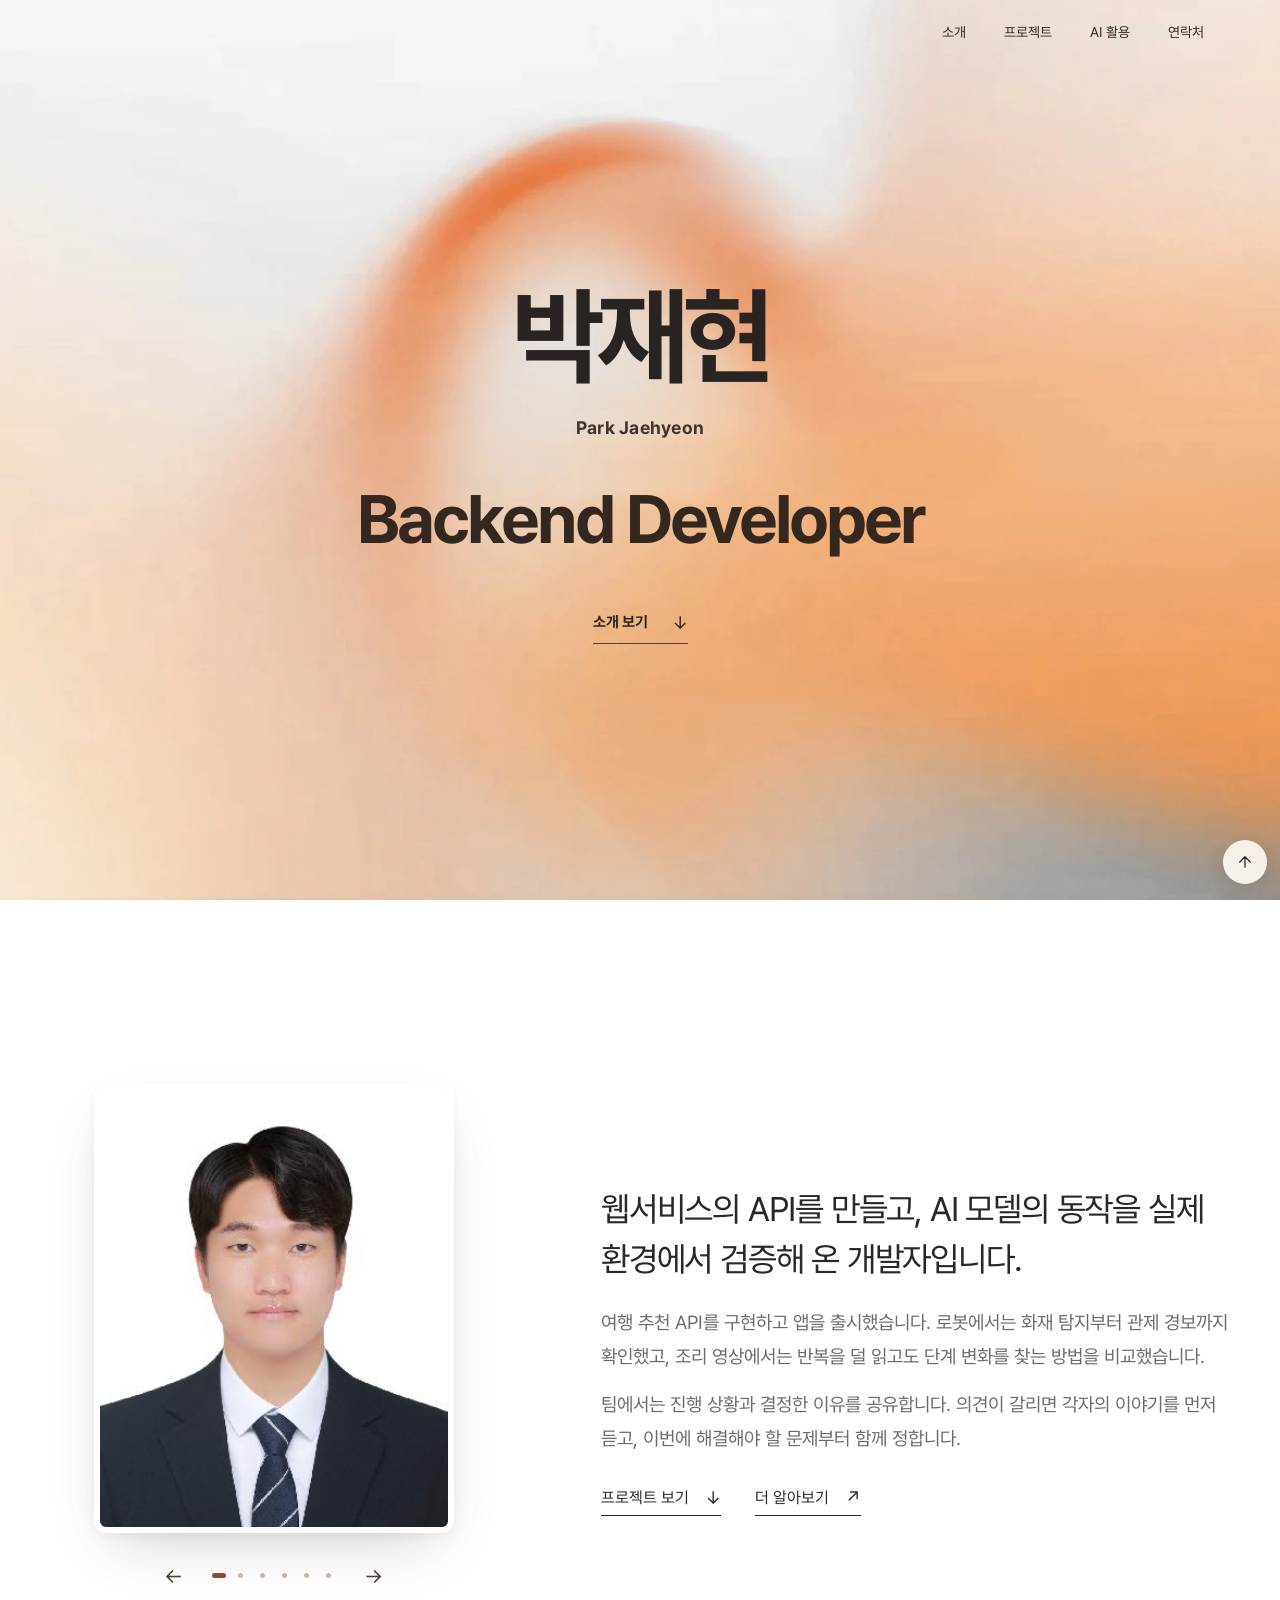
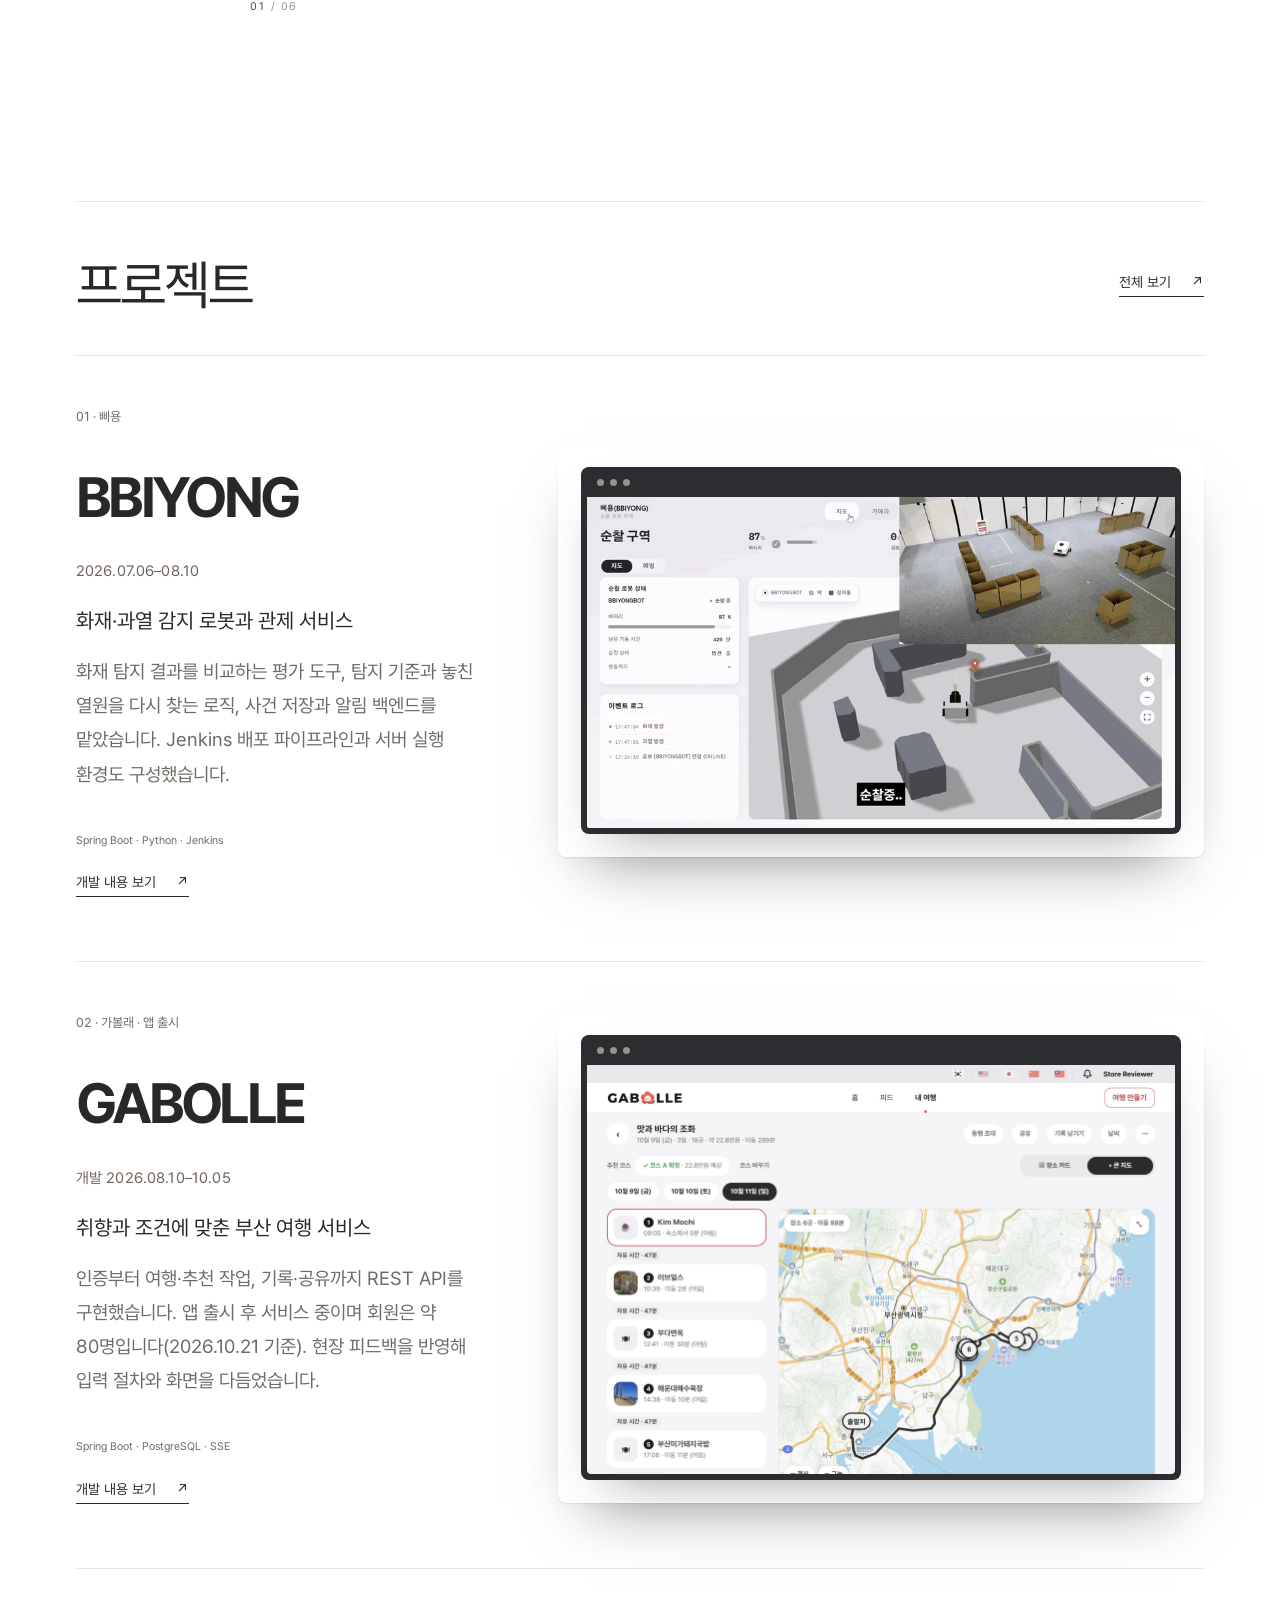
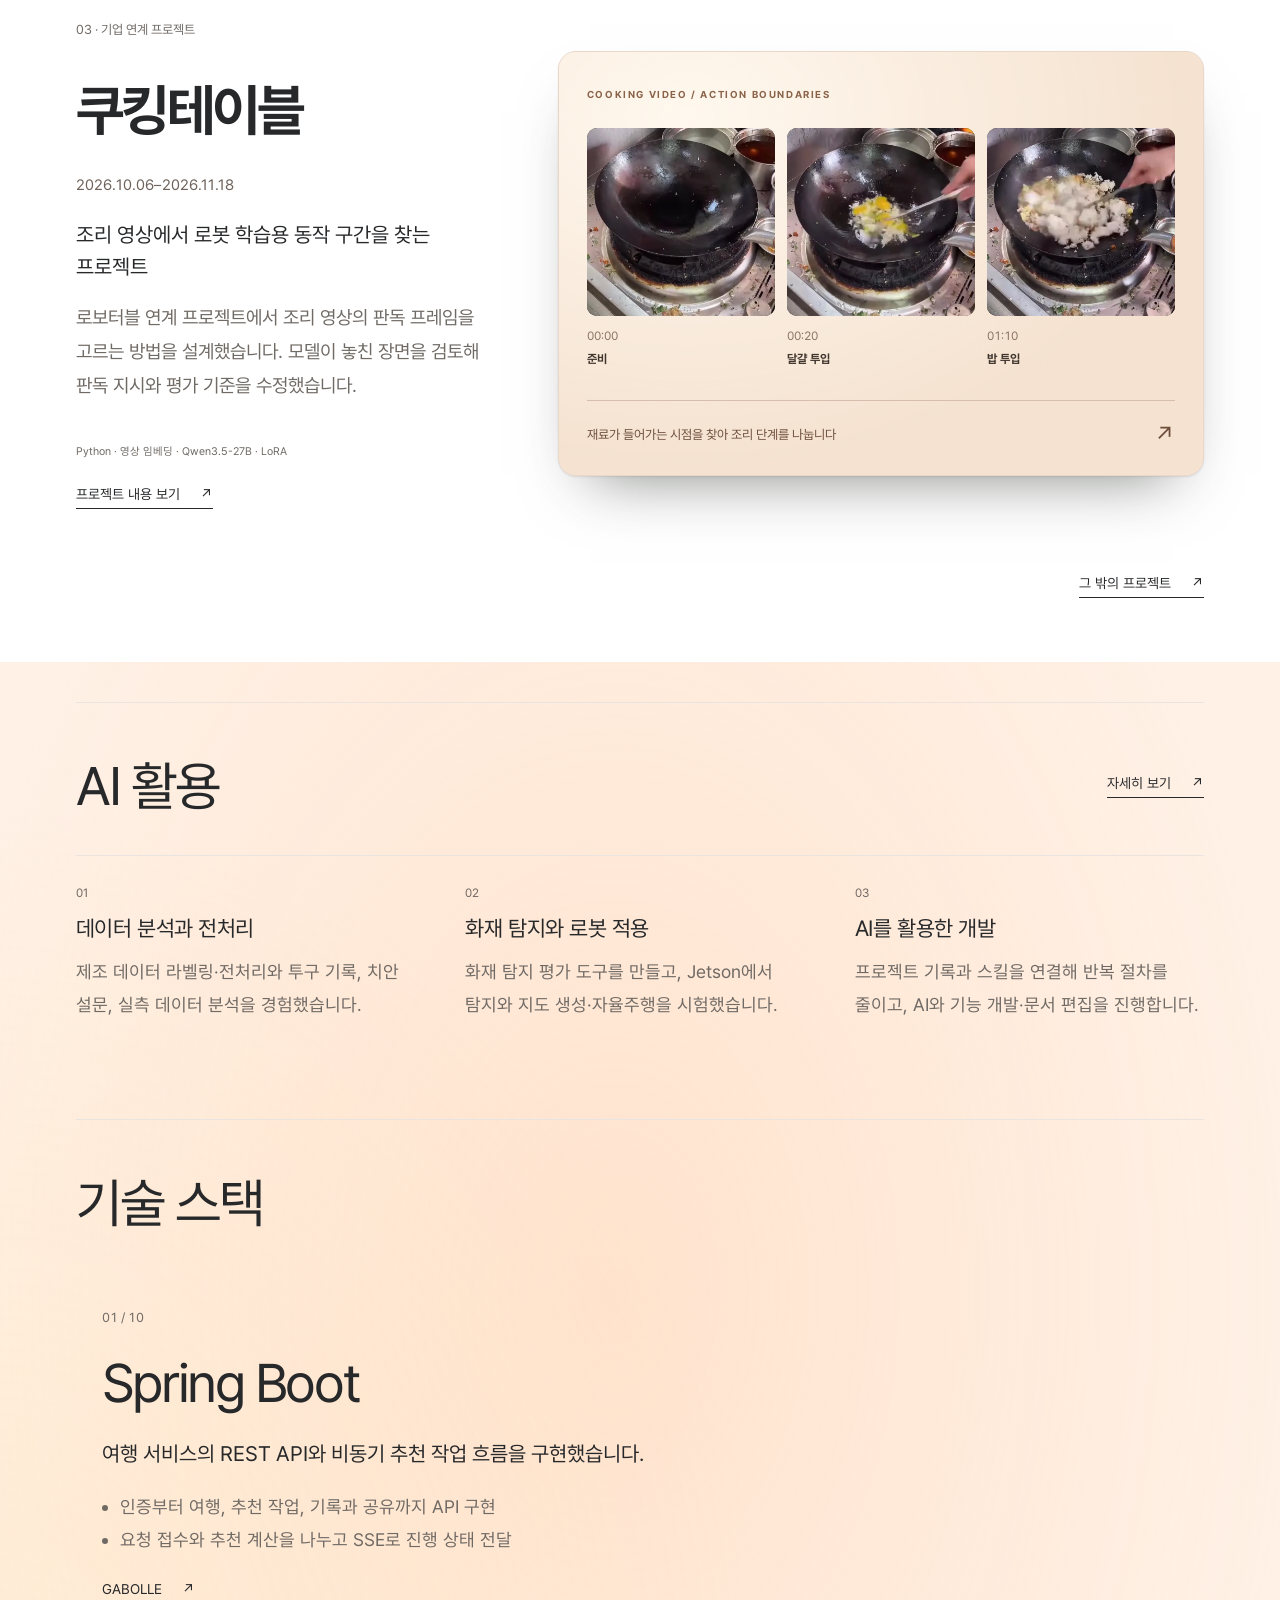
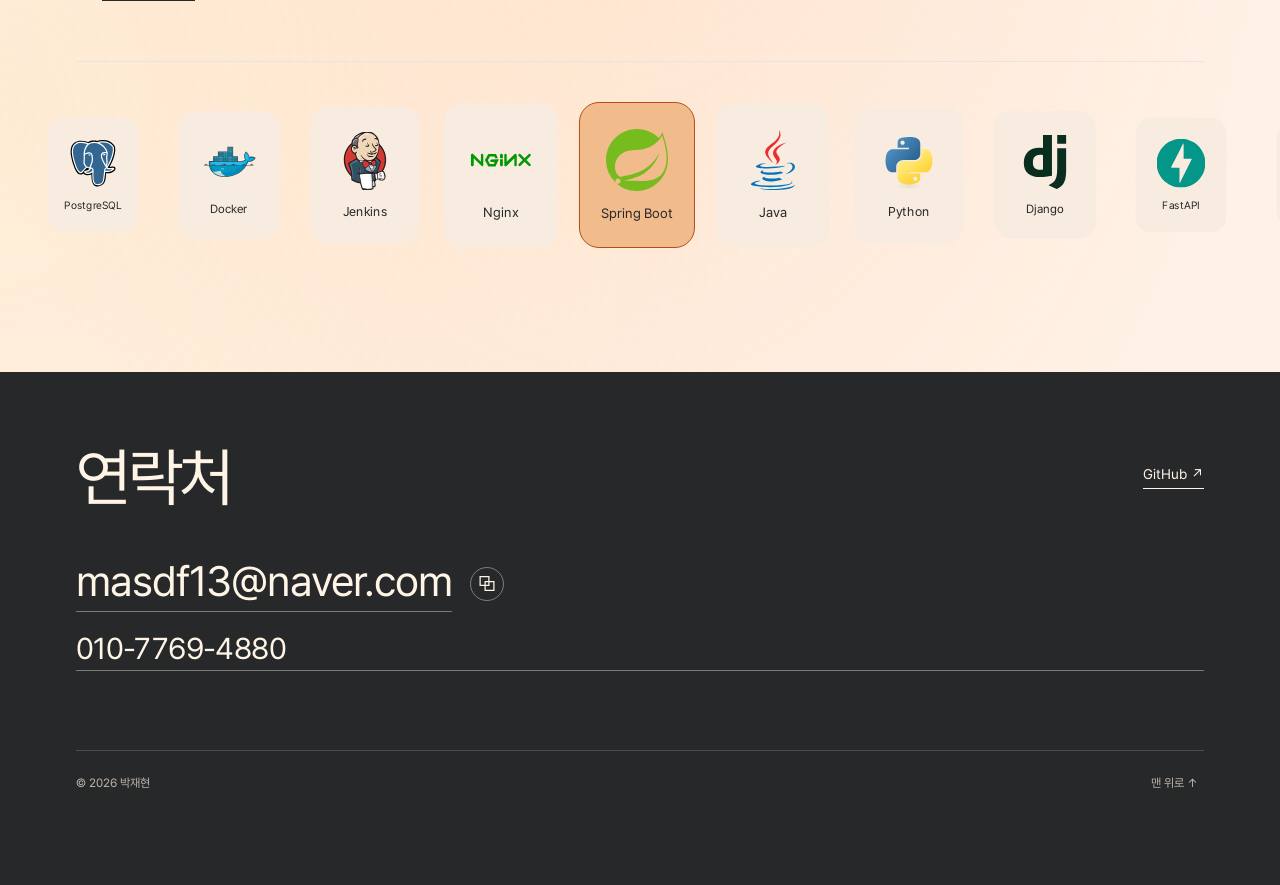
==== commit b53eda37: "Align project summaries and remove redundant captions" ====
--- a/index.html
+++ b/index.html
@@ -19,7 +19,7 @@
 <script src="intro-gallery.js?v=da1d9aaf" defer></script>
 <script src="portfolio-v6.js?v=b88d1683" defer></script>
 <script src="page-navigation.js?v=abc9b69f" defer></script>
-<link rel="stylesheet" href="site.css?v=c96effa6">
+<link rel="stylesheet" href="site.css?v=1997b5c1">
 </head>
 <body class="home">
 <a class="skip-link" href="#main">본문으로 바로가기</a>
--- a/site.css
+++ b/site.css
@@ -1644,6 +1644,16 @@
 :root[data-page-fallback="opening"] main{animation:page-open .85s cubic-bezier(.22,.72,.2,1) both;transform-origin:var(--entry-x) var(--entry-y);}
 @media(prefers-reduced-motion:reduce){:root[data-page-fallback="opening"] main{animation:none;}}
 
+.project-summary:has(.project-facts) h2 + p { margin-top: 26px; }
+.project-facts .project-facts-extra { grid-column: 1 / -1; }
+.project-facts dd time { white-space: nowrap; }
+.route-demo .media-copy h2 {
+  font-size: clamp(32px, 3.45vw, 52px);
+  line-height: 1.25;
+  font-weight: 600;
+  word-break: keep-all;
+}
+
 .portfolio-evidence {
   margin: 26px 0;
   padding: clamp(16px, 3vw, 34px);
